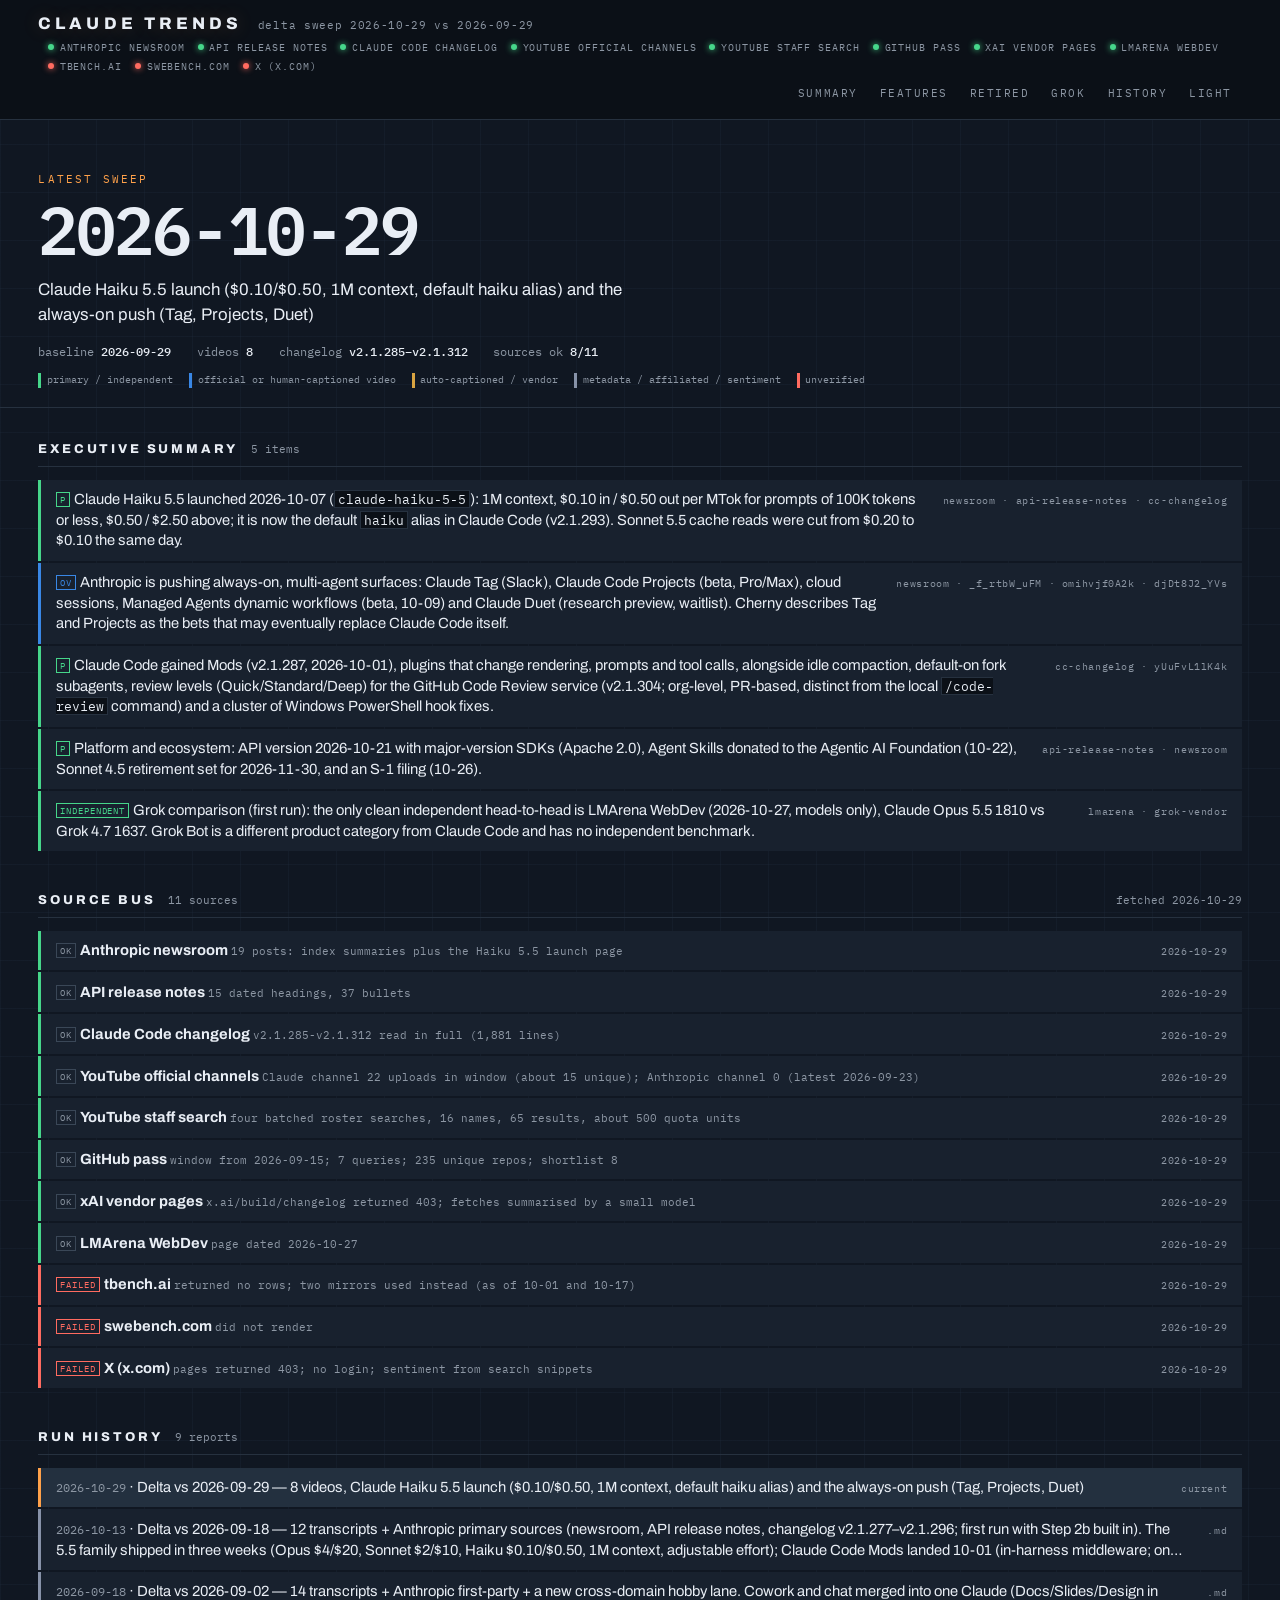
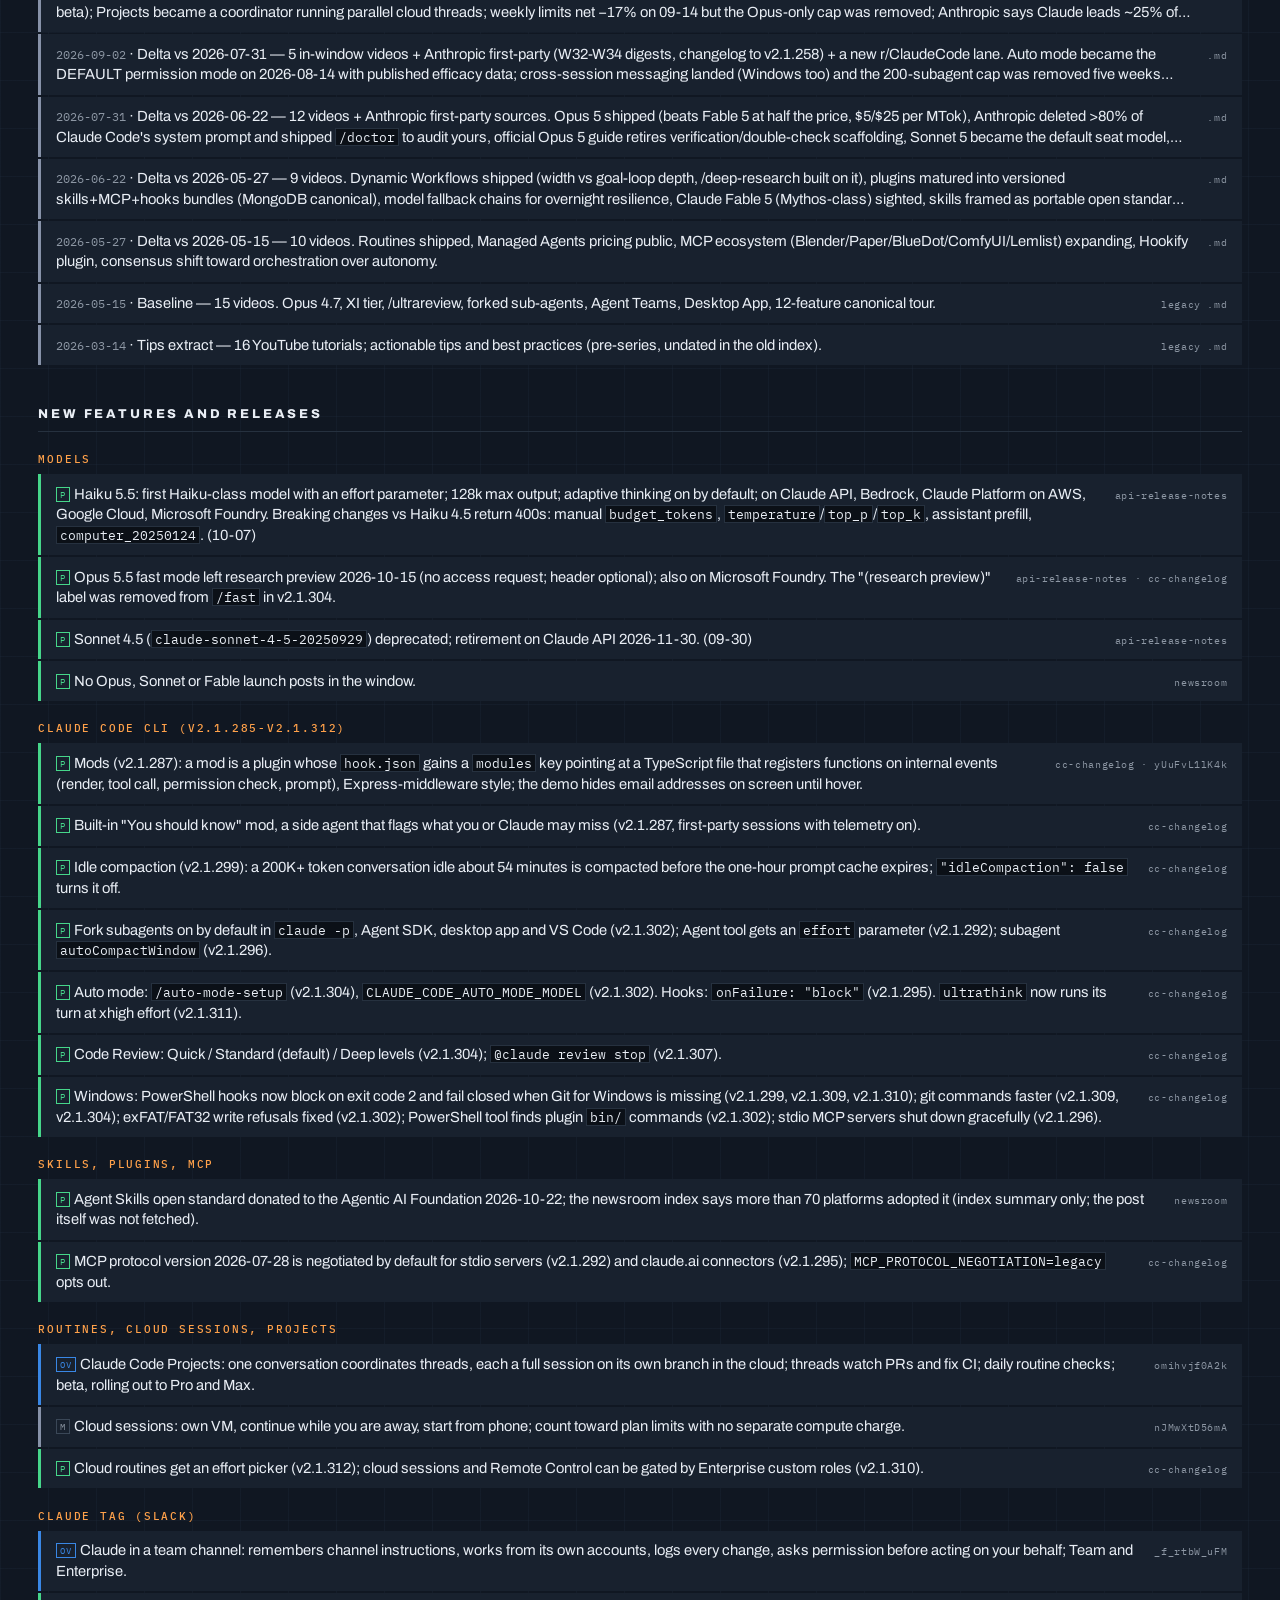
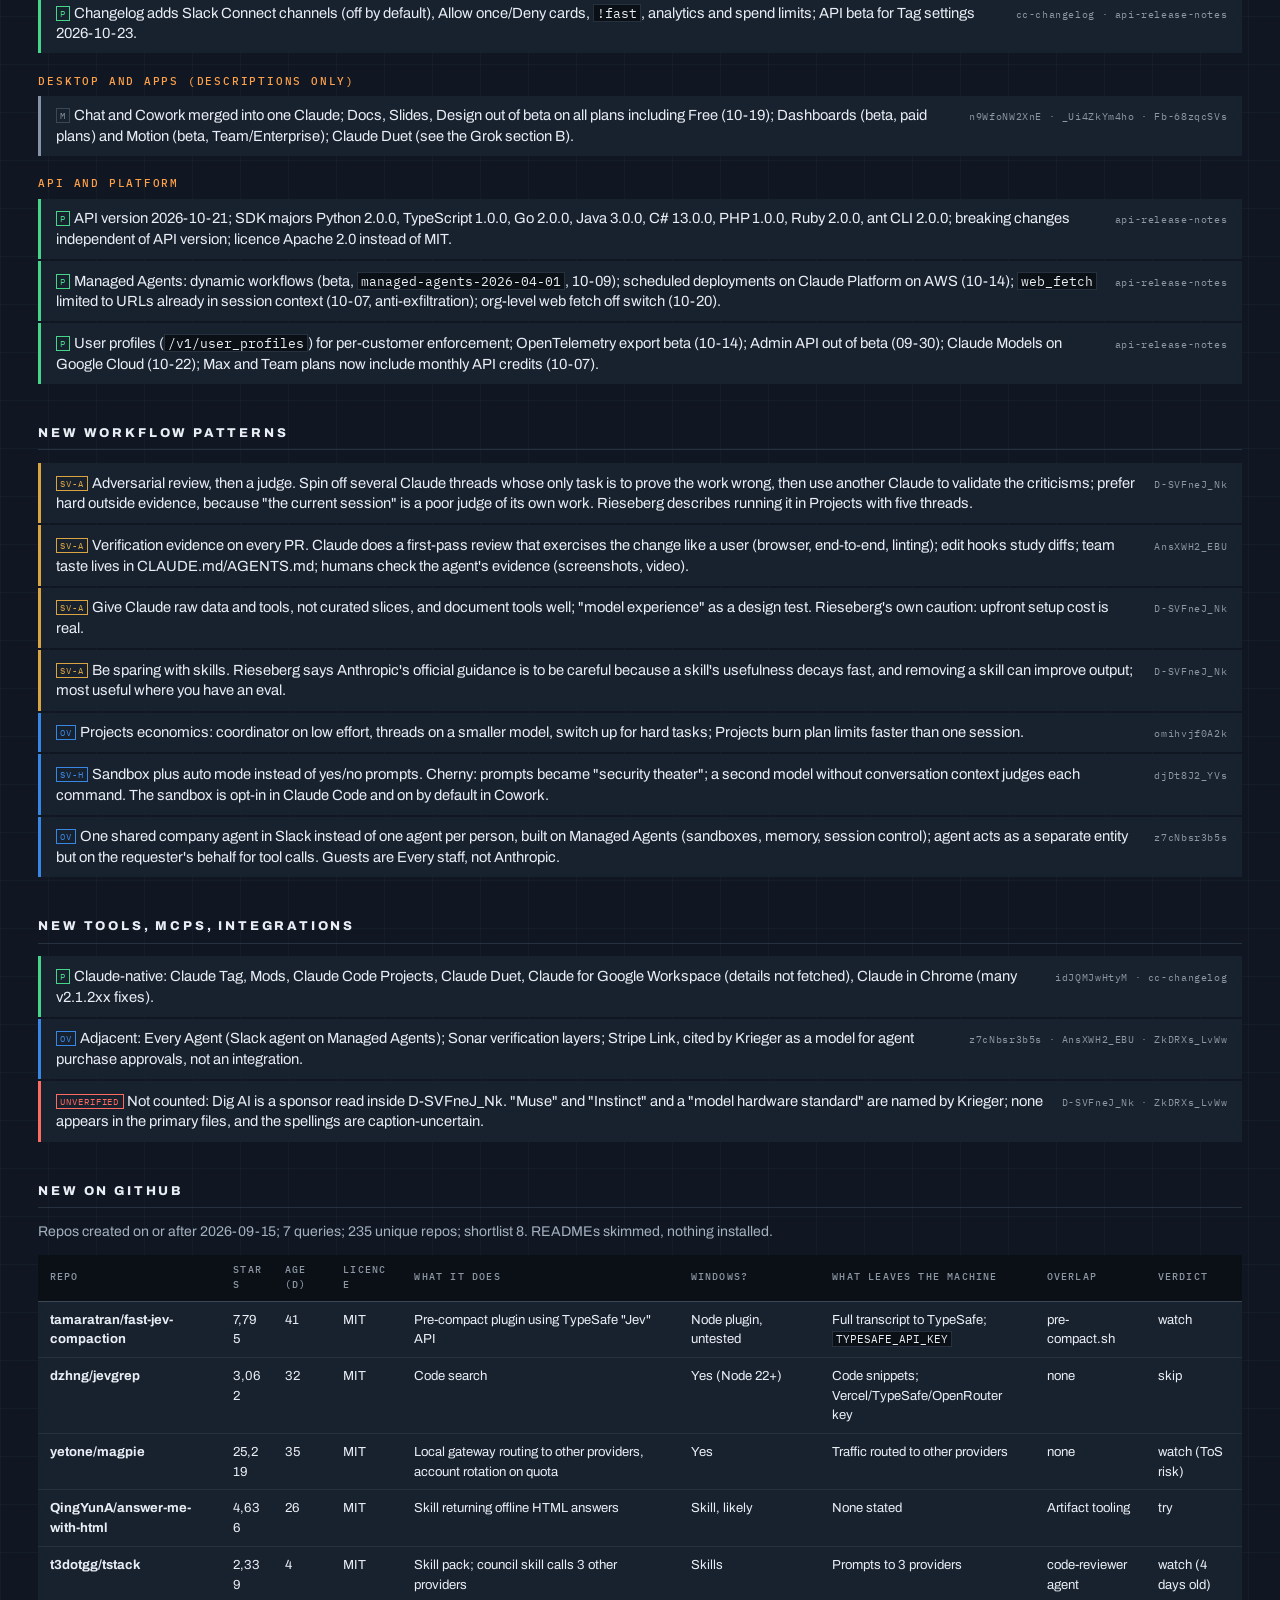
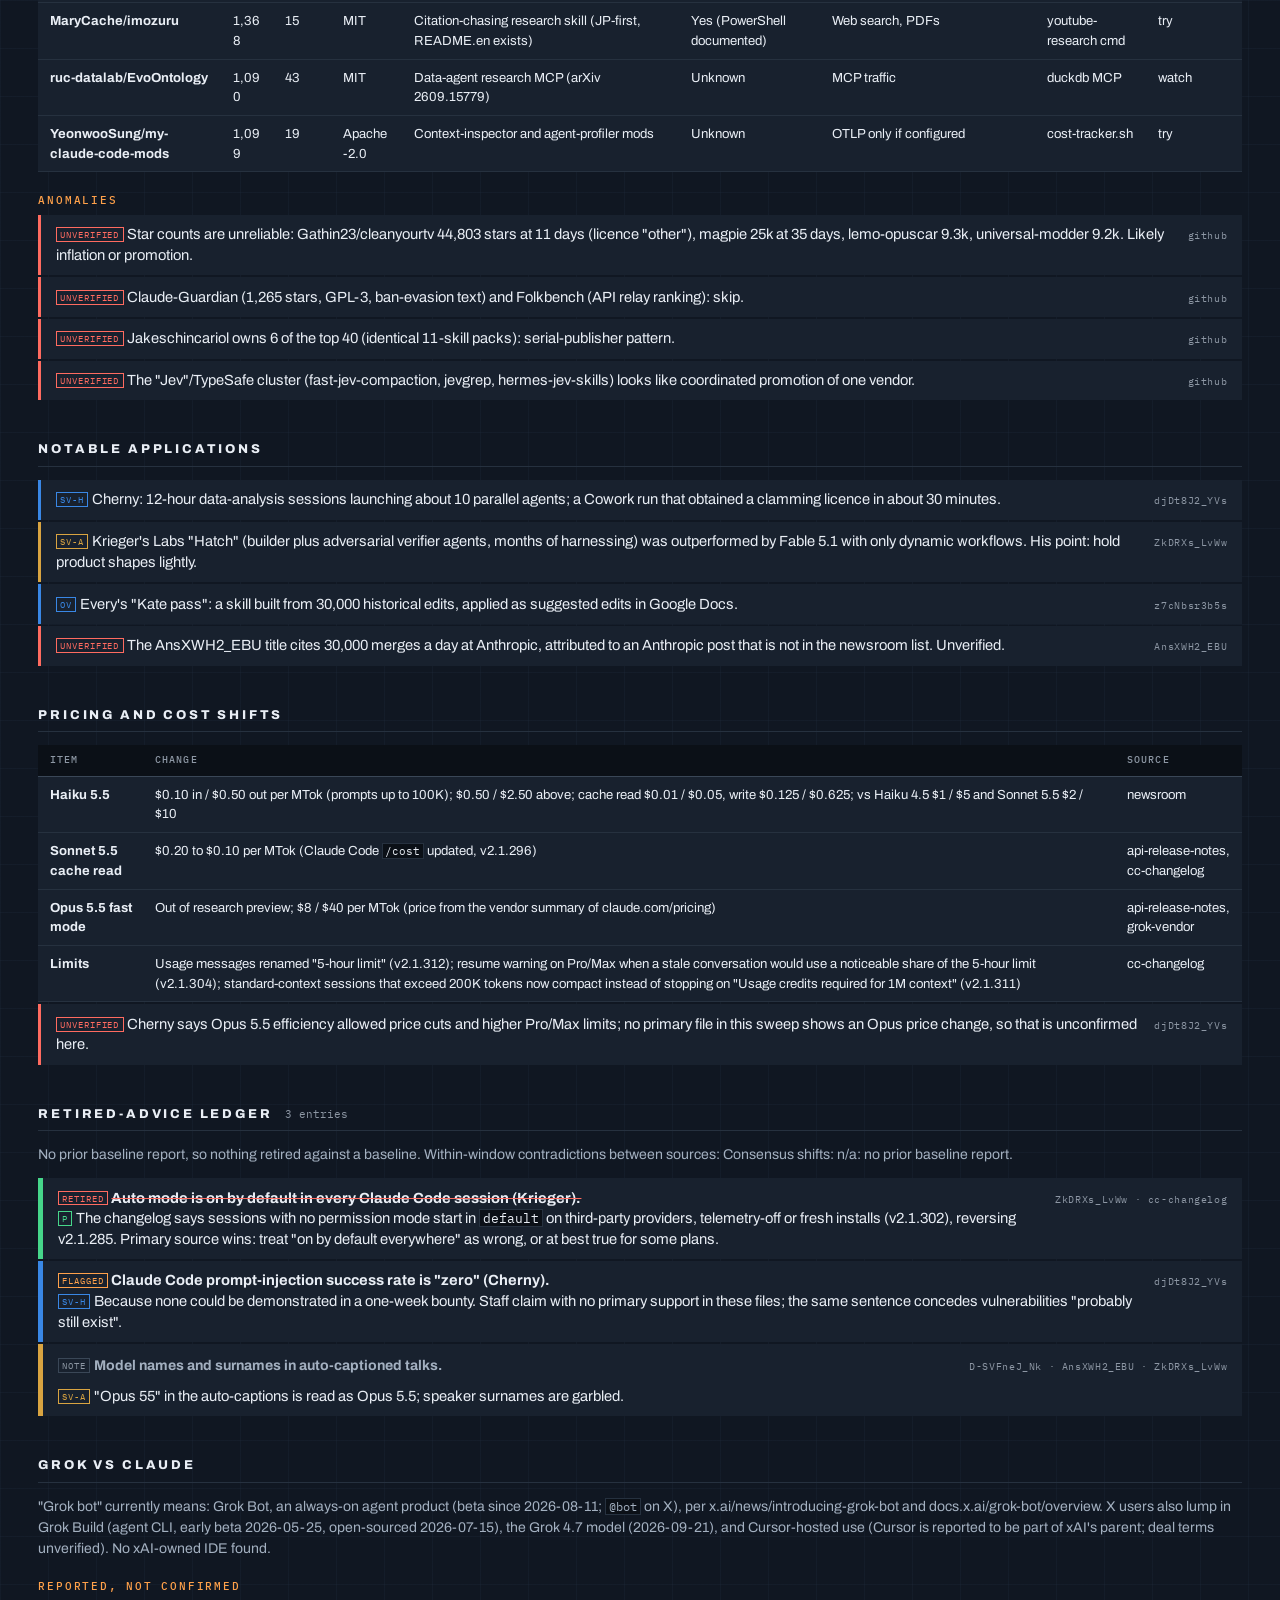
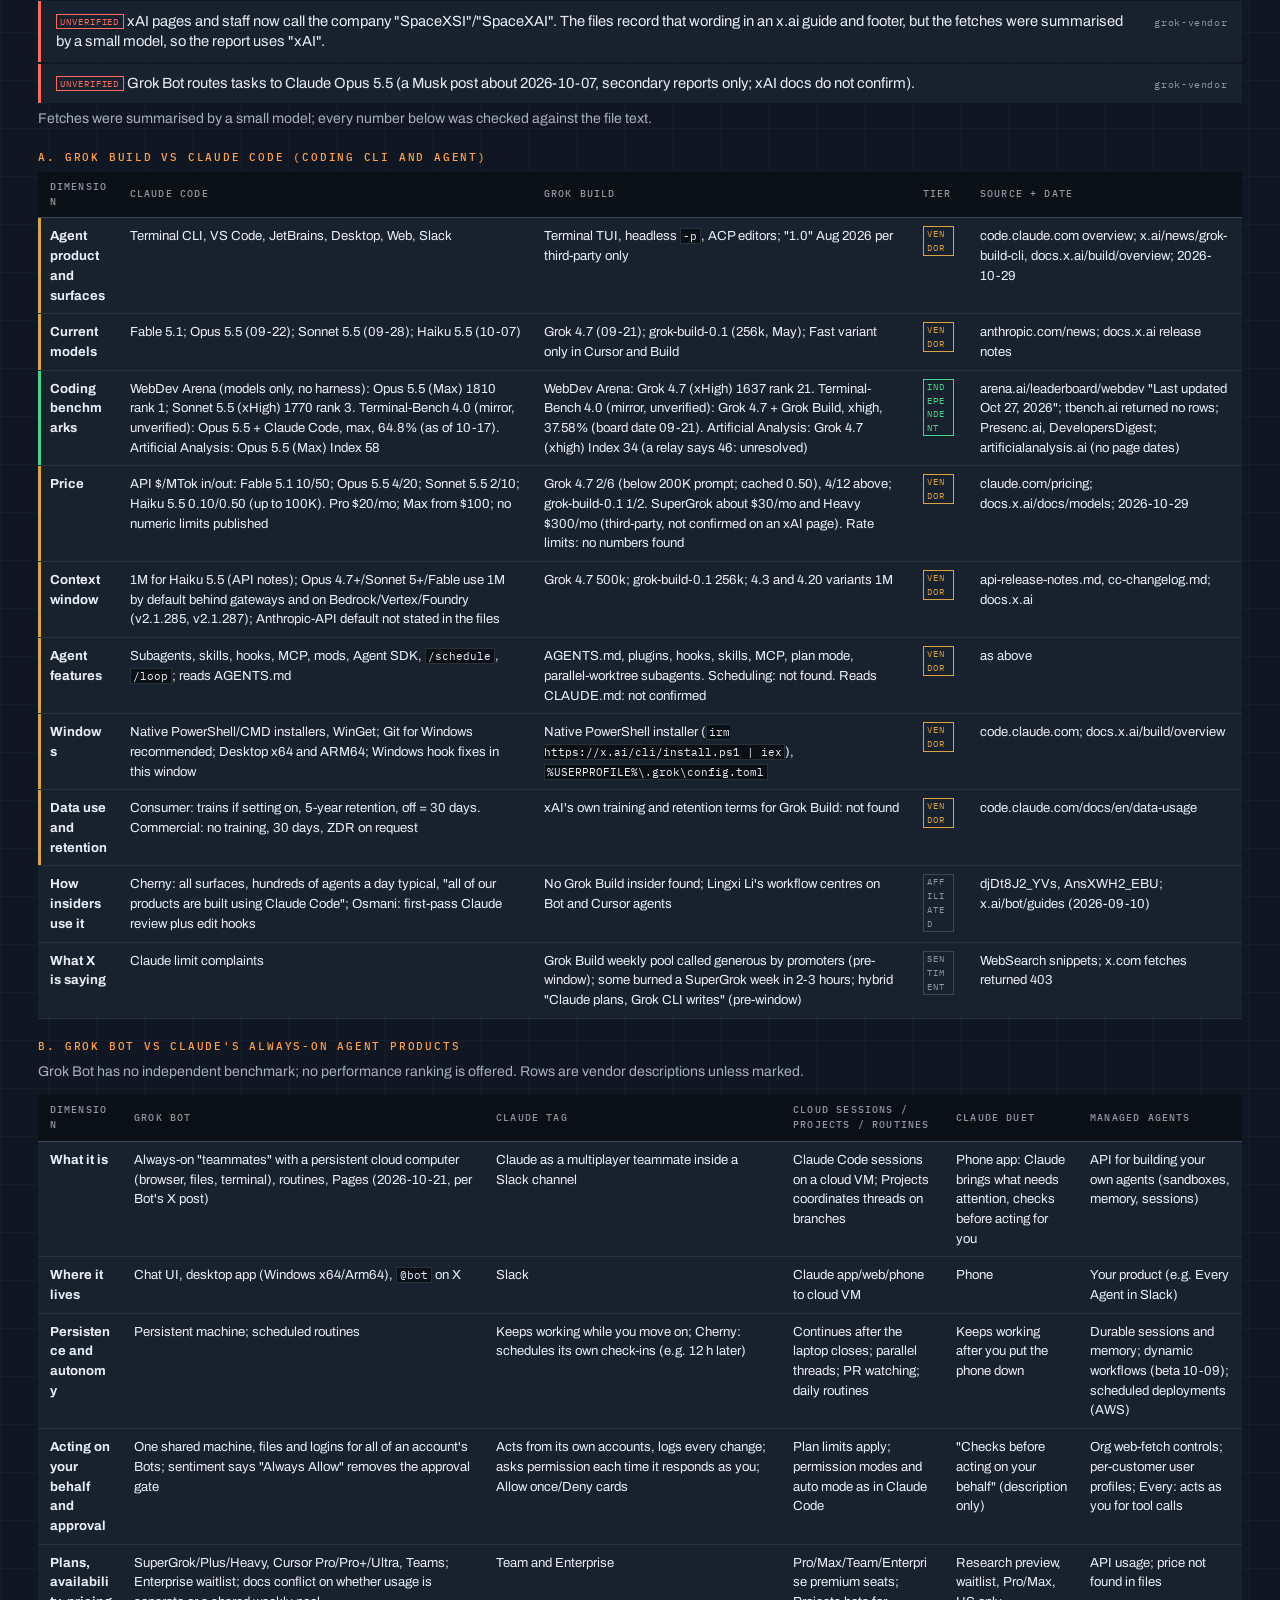
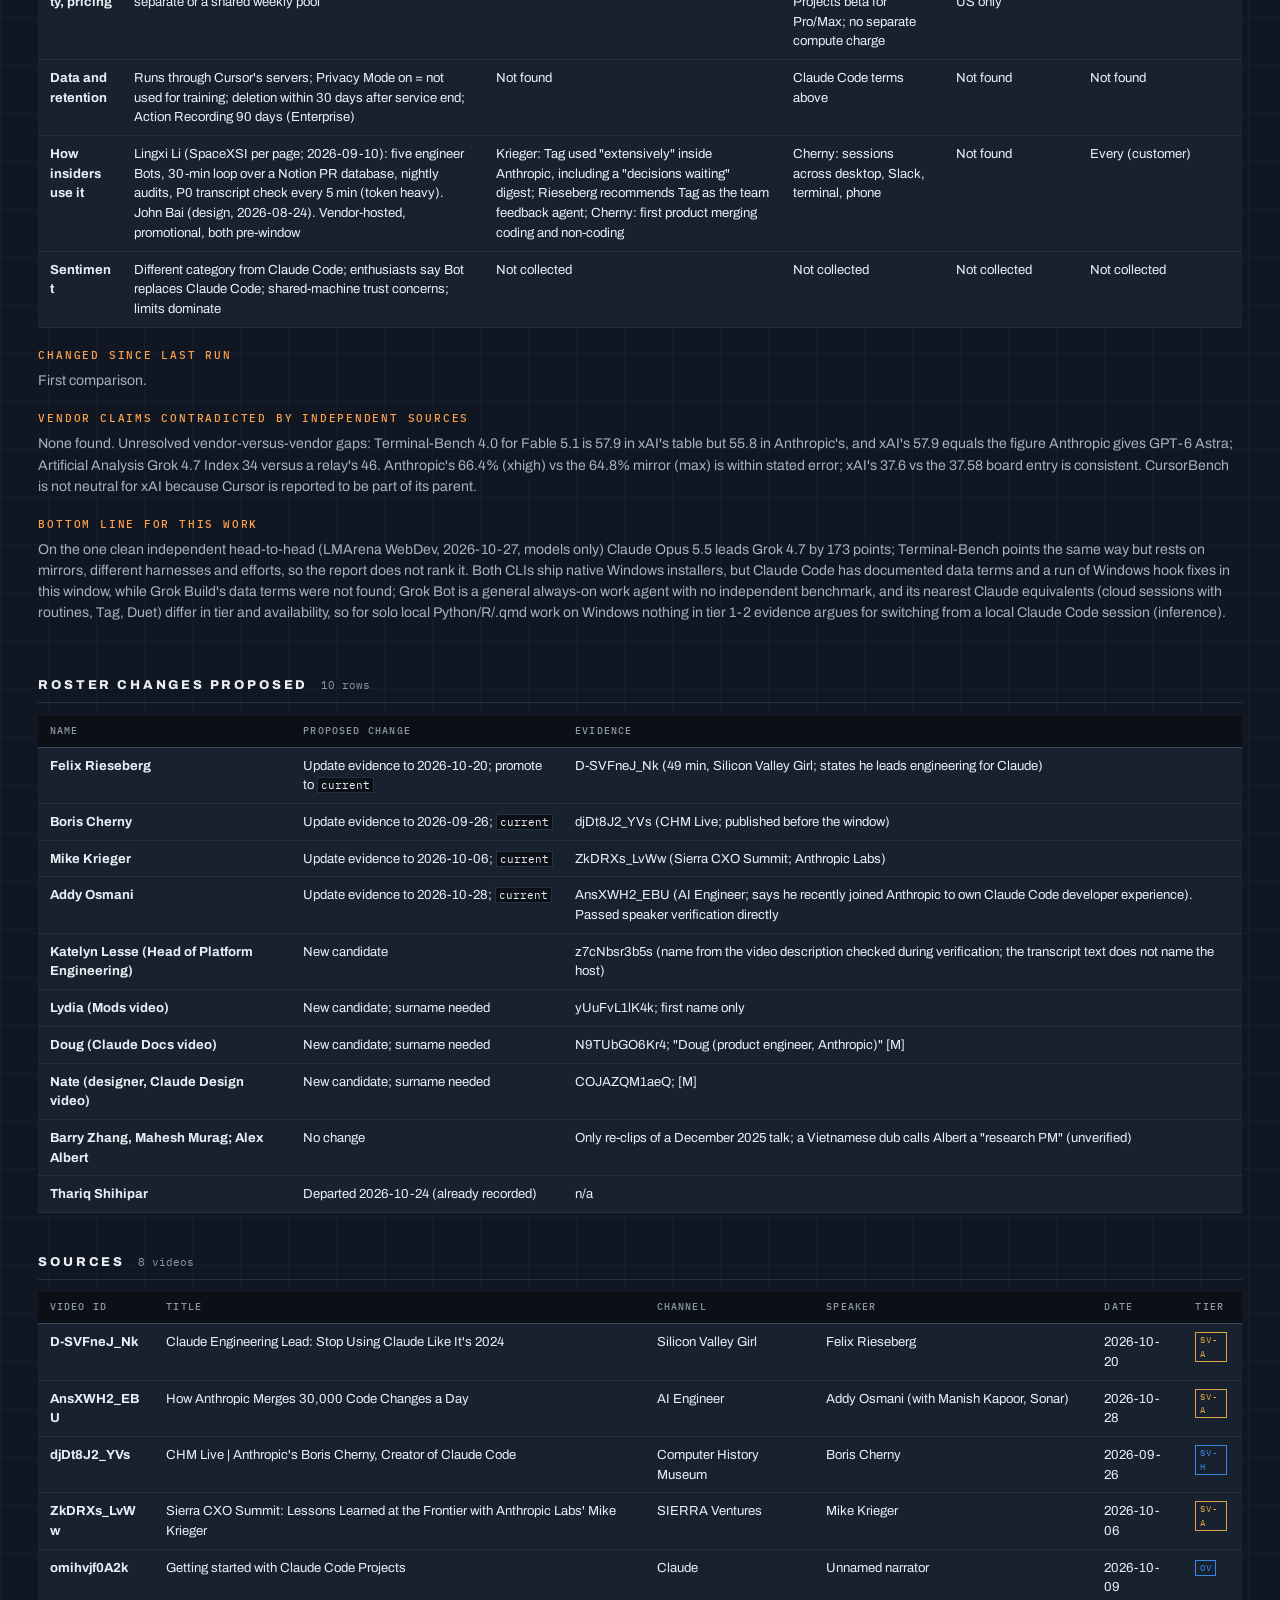
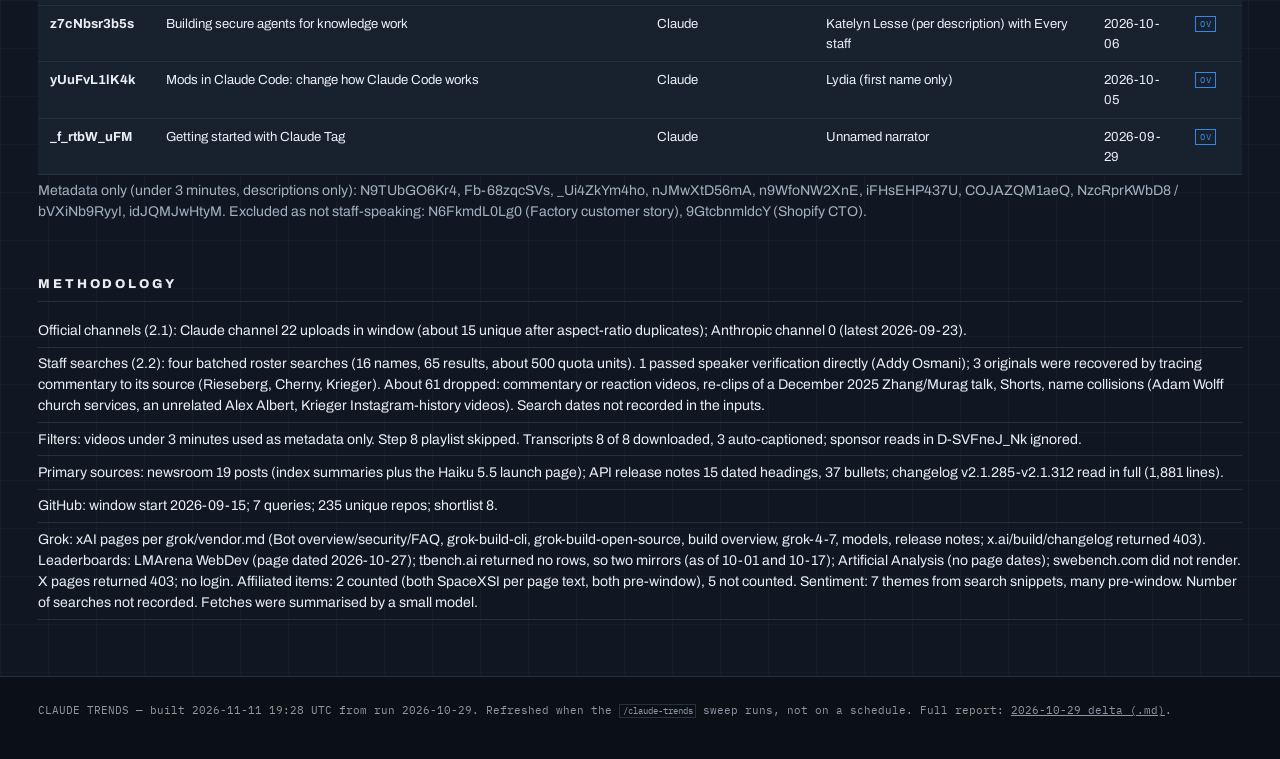
==== docs/index.html @ bdfe4d6f "docs: schema, spec, ADR 0001 and seed run 2026-10-29 Co-Authored-By: Claude Opus 5.5 <noreply@anthro" ====
<!doctype html>
<html lang="en" data-theme="dark">
<head>
<meta charset="utf-8">
<meta name="viewport" content="width=device-width, initial-scale=1">
<title>Claude Trends — RANGE</title>
<meta name="description" content="What changed in how people use Claude, from Anthropic primary sources, official channels and staff talks, graded by evidence tier. Run 2026-10-29.">
<link rel="preconnect" href="https://fonts.googleapis.com">
<link rel="preconnect" href="https://fonts.gstatic.com" crossorigin>
<link href="https://fonts.googleapis.com/css2?family=Archivo:wght@400;500;700;800&family=IBM+Plex+Mono:wght@400;500&display=swap" rel="stylesheet">
<style>/* CLAUDE TRENDS — a strip rack for what changed in how Claude is used.
 *
 * Ported from HANGAR's design tokens and strip-rack styling (hangar/templates/styles.css).
 * The coloured left edge of a strip carries evidence tier, not decoration:
 *   green = Anthropic primary file or independent leaderboard
 *   blue  = official-channel or staff video with human captions
 *   gold  = auto-captioned staff talk or vendor claim
 *   grey  = metadata only, affiliated or sentiment
 *   red   = unverified
 * STATE colours (go / hold / sodium) mean something about status; they are never
 * reused as decoration.
 */

:root {
  color-scheme: dark;

  --ground: #101722;
  --rack: #0b1017;
  --strip: #18212e;
  --strip-hot: #23303f;
  --rule: #26313f;
  --rule-bright: #3a4757;

  --ink: #e9eef5;
  --ink-2: #a3b0c0;
  --ink-muted: #8d97a4;

  --sodium: #ffa14a;
  --go: #46d68a;
  --hold: #ff6b60;
  --hold-dim: #7d3129;

  --series-1: #3987e5;
  --t-optimus: #d9a441;
  --t-money: #8792a8;

  /* evidence tiers -> edge colour */
  --e-strong: var(--go);
  --e-video: var(--series-1);
  --e-soft: var(--t-optimus);
  --e-weak: var(--t-money);
  --e-bad: var(--hold);

  --display: "Archivo", "Helvetica Neue", Arial, sans-serif;
  --body: "Archivo", system-ui, -apple-system, "Segoe UI", sans-serif;
  --mono: "IBM Plex Mono", ui-monospace, SFMono-Regular, Menlo, Consolas, monospace;

  --grid: rgba(120, 160, 205, 0.045);
  --glow: rgba(255, 161, 74, 0.22);
  --gutter: clamp(1rem, 3vw, 2.5rem);
}

@media (prefers-color-scheme: light) {
  :root:not([data-theme="dark"]) {
    color-scheme: light;
    --ground: #eceef2; --rack: #e2e5ea; --strip: #ffffff; --strip-hot: #fff6ec;
    --rule: #ccd2db; --rule-bright: #a8b2c0;
    --ink: #131922; --ink-2: #48525f; --ink-muted: #636b77;
    --sodium: #b85c00; --go: #157a48; --hold: #c0392f; --hold-dim: #f3c9c5;
    --series-1: #2a78d6; --t-optimus: #9a6b00; --t-money: #5f6b80;
    --grid: rgba(20, 40, 70, 0.05); --glow: transparent;
  }
}

:root[data-theme="light"] {
  color-scheme: light;
  --ground: #eceef2; --rack: #e2e5ea; --strip: #ffffff; --strip-hot: #fff6ec;
  --rule: #ccd2db; --rule-bright: #a8b2c0;
  --ink: #131922; --ink-2: #48525f; --ink-muted: #636b77;
  --sodium: #b85c00; --go: #157a48; --hold: #c0392f; --hold-dim: #f3c9c5;
  --series-1: #2a78d6; --t-optimus: #9a6b00; --t-money: #5f6b80;
  --grid: rgba(20, 40, 70, 0.05); --glow: transparent;
}

* { box-sizing: border-box; }

html { overflow-x: hidden; }

body {
  margin: 0;
  background-color: var(--ground);
  background-image:
    linear-gradient(var(--grid) 1px, transparent 1px),
    linear-gradient(90deg, var(--grid) 1px, transparent 1px);
  background-size: 48px 48px;
  color: var(--ink);
  font-family: var(--body);
  font-size: 15px;
  line-height: 1.5;
  -webkit-font-smoothing: antialiased;
  overflow-wrap: anywhere;
}

a { color: inherit; }
code {
  font-family: var(--mono);
  font-size: 0.85em;
  background: var(--rack);
  border: 1px solid var(--rule);
  padding: 0 0.25em;
}

/* ---------- masthead ---------------------------------------------------- */

.bar {
  display: flex;
  flex-wrap: wrap;
  align-items: baseline;
  gap: 0.3rem 1rem;
  padding: 0.7rem var(--gutter);
  border-bottom: 1px solid var(--rule);
  background: var(--rack);
}

.bar h1 {
  margin: 0;
  font-family: var(--display);
  font-size: 1.05rem;
  font-weight: 800;
  letter-spacing: 0.24em;
  text-transform: uppercase;
  text-shadow: 0 0 18px var(--glow);
}

.bar .sub {
  font-family: var(--mono);
  font-size: 0.7rem;
  color: var(--ink-muted);
  letter-spacing: 0.06em;
}

.bar nav { margin-left: auto; display: flex; flex-wrap: wrap; gap: 0.15rem; }

.bar nav a {
  font-family: var(--mono);
  font-size: 0.68rem;
  letter-spacing: 0.14em;
  text-transform: uppercase;
  color: var(--ink-muted);
  text-decoration: none;
  padding: 0.3rem 0.55rem;
  border: 1px solid transparent;
}

.bar nav a:hover, .bar nav a:focus-visible, .bar nav a[aria-current] {
  color: var(--ink);
  border-color: var(--rule-bright);
}

/* ---------- source bus -------------------------------------------------- */

.bus { display: flex; flex-wrap: wrap; gap: 0.3rem 0.8rem; margin-left: 0.6rem; }

.bus span {
  font-family: var(--mono);
  font-size: 0.6rem;
  letter-spacing: 0.1em;
  text-transform: uppercase;
  color: var(--ink-muted);
  white-space: nowrap;
}

.dot {
  display: inline-block;
  width: 6px; height: 6px;
  border-radius: 50%;
  background: var(--go);
  margin-right: 0.35rem;
  vertical-align: 1px;
  box-shadow: 0 0 6px var(--go);
}
.dot.failed { background: var(--hold); box-shadow: 0 0 6px var(--hold); }
.dot.unchanged { background: var(--ink-muted); box-shadow: none; }

/* ---------- layout ------------------------------------------------------ */

main > section, .meta, footer > * {
  max-width: 1400px;
  margin-left: auto;
  margin-right: auto;
  padding-left: var(--gutter);
  padding-right: var(--gutter);
}

section { padding-top: 2rem; padding-bottom: 0.5rem; }

.head {
  display: flex;
  flex-wrap: wrap;
  align-items: baseline;
  gap: 0.2rem 0.8rem;
  border-bottom: 1px solid var(--rule);
  padding-bottom: 0.4rem;
  margin-bottom: 0.8rem;
}

.head h2 {
  margin: 0;
  font-family: var(--display);
  font-size: 0.8rem;
  font-weight: 800;
  letter-spacing: 0.22em;
  text-transform: uppercase;
}

.head .n, .head .stamp {
  font-family: var(--mono);
  font-size: 0.68rem;
  color: var(--ink-muted);
}
.head .stamp { margin-left: auto; }

h3 {
  margin: 1.2rem 0 0.4rem;
  font-family: var(--mono);
  font-size: 0.7rem;
  letter-spacing: 0.16em;
  text-transform: uppercase;
  color: var(--sodium);
  font-weight: 500;
}

.note { color: var(--ink-2); font-size: 0.88rem; margin: 0.3rem 0 0.8rem; }

/* ---------- run meta ---------------------------------------------------- */

.meta {
  padding-top: clamp(1.6rem, 5vw, 3.2rem);
  padding-bottom: 1.2rem;
  border-bottom: 1px solid var(--rule);
}

.meta .label {
  font-family: var(--mono);
  font-size: 0.68rem;
  letter-spacing: 0.2em;
  text-transform: uppercase;
  color: var(--sodium);
  margin-bottom: 0.5rem;
}

.meta .date {
  font-family: var(--mono);
  font-size: clamp(2rem, 8vw, 4.2rem);
  font-weight: 600;
  letter-spacing: -0.03em;
  line-height: 1;
  font-variant-numeric: tabular-nums;
}

.meta .headline { font-size: 1.05rem; margin: 0.9rem 0 0; max-width: 60ch; }

.facts {
  display: flex;
  flex-wrap: wrap;
  gap: 0.4rem 1.6rem;
  margin: 1rem 0 0;
  font-family: var(--mono);
  font-size: 0.72rem;
  color: var(--ink-muted);
}
.facts b { color: var(--ink); font-weight: 500; }

/* ---------- strips ------------------------------------------------------ */

.rack { display: flex; flex-direction: column; gap: 2px; }

.strip {
  display: grid;
  grid-template-columns: minmax(0, 1fr) auto;
  gap: 0.1rem 1rem;
  align-items: baseline;
  background: var(--strip);
  border-left: 3px solid var(--e-weak);
  padding: 0.6rem 0.9rem;
  color: inherit;
  text-decoration: none;
}

a.strip:hover, a.strip:focus-visible {
  background: var(--strip-hot);
  border-left-color: var(--sodium);
  outline: none;
}

.strip .what { font-size: 0.92rem; line-height: 1.4; }
.strip .who {
  font-family: var(--mono);
  font-size: 0.64rem;
  letter-spacing: 0.06em;
  color: var(--ink-muted);
  text-align: right;
  max-width: 22rem;
}
.strip .who i { font-style: normal; display: block; }
.strip.next { background: var(--strip-hot); border-left-color: var(--sodium); }

.t-P, .t-independent { border-left-color: var(--e-strong); }
.t-OV, .t-SV-h { border-left-color: var(--e-video); }
.t-SV-a, .t-vendor { border-left-color: var(--e-soft); }
.t-M, .t-affiliated, .t-sentiment { border-left-color: var(--e-weak); }
.t-unverified { border-left-color: var(--e-bad); }

.badge {
  display: inline-block;
  font-family: var(--mono);
  font-size: 0.58rem;
  letter-spacing: 0.1em;
  text-transform: uppercase;
  color: var(--ink-muted);
  border: 1px solid var(--rule-bright);
  padding: 0 0.35em;
  margin-right: 0.4em;
  vertical-align: 1px;
}
.badge.P, .badge.independent { color: var(--e-strong); border-color: var(--e-strong); }
.badge.OV, .badge.SV-h { color: var(--e-video); border-color: var(--e-video); }
.badge.SV-a, .badge.vendor { color: var(--e-soft); border-color: var(--e-soft); }
.badge.unverified, .badge.failed, .badge.retired { color: var(--e-bad); border-color: var(--e-bad); }
.badge.flagged { color: var(--sodium); border-color: var(--sodium); }
.badge.met { color: var(--go); border-color: var(--go); }
.badge.worse { color: var(--hold); border-color: var(--hold); }

.rail .strip .what {
  display: -webkit-box;
  -webkit-line-clamp: 2;
  -webkit-box-orient: vertical;
  overflow: hidden;
}
.rail .strip .when {
  font-family: var(--mono);
  font-size: 0.72rem;
  color: var(--ink-muted);
}

.legend {
  display: flex; flex-wrap: wrap; gap: 0.3rem 1rem;
  margin-top: 0.8rem;
  font-family: var(--mono); font-size: 0.62rem; color: var(--ink-muted);
}
.legend span { display: inline-flex; align-items: center; gap: 0.35rem; }
.legend i { display: inline-block; width: 3px; height: 0.9rem; background: var(--e-weak); }
.legend .t-P { background: var(--e-strong); }
.legend .t-OV { background: var(--e-video); }
.legend .t-SV-a { background: var(--e-soft); }
.legend .t-unverified { background: var(--e-bad); }

/* ---------- ledger ------------------------------------------------------ */

.ledger .strip { border-left-width: 5px; }
.ledger .claim { font-weight: 700; }
.ledger .claim.retired { text-decoration: line-through; text-decoration-color: var(--hold); }

/* ---------- tables, stacked on phones ----------------------------------- */

.tbl { width: 100%; border-collapse: collapse; font-size: 0.82rem; background: var(--strip); }
.tbl th {
  font-family: var(--mono); font-size: 0.62rem; letter-spacing: 0.12em;
  text-transform: uppercase; color: var(--ink-muted); text-align: left; font-weight: 500;
  padding: 0.5rem 0.7rem; border-bottom: 1px solid var(--rule-bright); background: var(--rack);
}
.tbl td { padding: 0.5rem 0.7rem; border-bottom: 1px solid var(--rule); vertical-align: top; }
.tbl td:first-child { font-weight: 700; }
.tbl td.num { font-family: var(--mono); font-variant-numeric: tabular-nums; text-align: right; }
.tbl tr.t-independent td:first-child, .tbl tr.t-vendor td:first-child { box-shadow: inset 3px 0 0 var(--e-weak); }
.tbl tr.t-independent td:first-child { box-shadow: inset 3px 0 0 var(--e-strong); }
.tbl tr.t-vendor td:first-child { box-shadow: inset 3px 0 0 var(--e-soft); }

.small { font-family: var(--mono); font-size: 0.7rem; color: var(--ink-muted); }

ul.plain { list-style: none; margin: 0; padding: 0; }
ul.plain li { padding: 0.35rem 0; border-bottom: 1px solid var(--rule); font-size: 0.88rem; }

.empty {
  border: 1px dashed var(--rule-bright);
  padding: 0.8rem 1rem;
  color: var(--ink-muted);
  font-size: 0.88rem;
  background: var(--strip);
}

footer { margin-top: 3rem; padding: 1.5rem 0 2.5rem; border-top: 1px solid var(--rule); background: var(--rack); }
footer > div { font-family: var(--mono); font-size: 0.68rem; color: var(--ink-muted); line-height: 1.7; }

/* ---------- phone ------------------------------------------------------- */

@media (max-width: 720px) {
  .bar nav { margin-left: 0; }
  .bus { display: none; }
  .strip { grid-template-columns: minmax(0, 1fr); }
  .strip .who { text-align: left; max-width: none; }

  .tbl, .tbl tbody, .tbl tr, .tbl td { display: block; width: 100%; }
  .tbl thead { position: absolute; left: -9999px; }
  .tbl tr { border-bottom: 3px solid var(--rule-bright); padding: 0.3rem 0; }
  .tbl td { border-bottom: 1px solid var(--rule); padding: 0.35rem 0.7rem; text-align: left !important; }
  .tbl td::before {
    content: attr(data-label);
    display: block;
    font-family: var(--mono); font-size: 0.58rem; letter-spacing: 0.12em;
    text-transform: uppercase; color: var(--ink-muted); font-weight: 400;
  }
}
</style>
<link rel="stylesheet" href="https://gcicc.github.io/suite/network.css">
<script src="https://gcicc.github.io/suite/network.js" data-section="claude-trends" data-built="2026-11-11 19:28 UTC" data-next="on demand (/claude-trends)" defer></script>
</head>
<body>
<noscript><p style="margin:0;padding:.5rem 1rem"><a href="https://gcicc.github.io/suite/">RANGE — all sections</a></p></noscript>
<header class="bar">
  <h1>Claude Trends</h1>
  <span class="sub">delta sweep 2026-10-29 vs 2026-09-29</span>

  <div class="bus" aria-label="Source status"><span class="ok"><i class="dot ok"></i>Anthropic newsroom</span><span class="ok"><i class="dot ok"></i>API release notes</span><span class="ok"><i class="dot ok"></i>Claude Code changelog</span><span class="ok"><i class="dot ok"></i>YouTube official channels</span><span class="ok"><i class="dot ok"></i>YouTube staff search</span><span class="ok"><i class="dot ok"></i>GitHub pass</span><span class="ok"><i class="dot ok"></i>xAI vendor pages</span><span class="ok"><i class="dot ok"></i>LMArena WebDev</span><span class="failed"><i class="dot failed"></i>tbench.ai</span><span class="failed"><i class="dot failed"></i>swebench.com</span><span class="failed"><i class="dot failed"></i>X (x.com)</span></div>

  <nav>

    <a href="#summary">Summary</a>
    <a href="#features">Features</a>
    <a href="#retired">Retired</a>
    <a href="#grok">Grok</a>
    <a href="#history">History</a>

    <a href="#" id="theme" role="button">Light</a>
  </nav>
</header>
<main>


<div class="meta">
  <div class="label">Latest sweep</div>
  <div class="date">2026-10-29</div>
  <p class="headline">Claude Haiku 5.5 launch ($0.10/$0.50, 1M context, default haiku alias) and the always-on push (Tag, Projects, Duet)</p>
  <div class="facts">
    <span>baseline <b>2026-09-29</b></span>
    <span>videos <b>8</b></span>
    <span>changelog <b>v2.1.285–v2.1.312</b></span>
    <span>sources ok <b>8/11</b></span>
  </div>
  <div class="legend" aria-label="Evidence tiers">
    <span><i class="t-P"></i>primary / independent</span>
    <span><i class="t-OV"></i>official or human-captioned video</span>
    <span><i class="t-SV-a"></i>auto-captioned / vendor</span>
    <span><i></i>metadata / affiliated / sentiment</span>
    <span><i class="t-unverified"></i>unverified</span>
  </div>
</div>

<section id="summary">
  
<div class="head"><h2>Executive summary</h2><span class="n">5 items</span></div>

  <div class="rack">
<div class="strip t-P">
  <div class="what"><span class="badge P" title="Anthropic primary file (newsroom, API release notes, Claude Code changelog)">P</span>Claude Haiku 5.5 launched 2026-10-07 (<code>claude-haiku-5-5</code>): 1M context, $0.10 in / $0.50 out per MTok for prompts of 100K tokens or less, $0.50 / $2.50 above; it is now the default <code>haiku</code> alias in Claude Code (v2.1.293). Sonnet 5.5 cache reads were cut from $0.20 to $0.10 the same day.</div>
  <div class="who">newsroom · api-release-notes · cc-changelog</div>
</div>

<div class="strip t-OV">
  <div class="what"><span class="badge OV" title="Official-channel video, human captions">OV</span>Anthropic is pushing always-on, multi-agent surfaces: Claude Tag (Slack), Claude Code Projects (beta, Pro/Max), cloud sessions, Managed Agents dynamic workflows (beta, 10-09) and Claude Duet (research preview, waitlist). Cherny describes Tag and Projects as the bets that may eventually replace Claude Code itself.</div>
  <div class="who">newsroom · _f_rtbW_uFM · omihvjf0A2k · djDt8J2_YVs</div>
</div>

<div class="strip t-P">
  <div class="what"><span class="badge P" title="Anthropic primary file (newsroom, API release notes, Claude Code changelog)">P</span>Claude Code gained Mods (v2.1.287, 2026-10-01), plugins that change rendering, prompts and tool calls, alongside idle compaction, default-on fork subagents, review levels (Quick/Standard/Deep) for the GitHub Code Review service (v2.1.304; org-level, PR-based, distinct from the local <code>/code-review</code> command) and a cluster of Windows PowerShell hook fixes.</div>
  <div class="who">cc-changelog · yUuFvL1lK4k</div>
</div>

<div class="strip t-P">
  <div class="what"><span class="badge P" title="Anthropic primary file (newsroom, API release notes, Claude Code changelog)">P</span>Platform and ecosystem: API version 2026-10-21 with major-version SDKs (Apache 2.0), Agent Skills donated to the Agentic AI Foundation (10-22), Sonnet 4.5 retirement set for 2026-11-30, and an S-1 filing (10-26).</div>
  <div class="who">api-release-notes · newsroom</div>
</div>

<div class="strip t-independent">
  <div class="what"><span class="badge independent" title="Grok comparison: independent leaderboard; the only tier that may decide a head-to-head">independent</span>Grok comparison (first run): the only clean independent head-to-head is LMArena WebDev (2026-10-27, models only), Claude Opus 5.5 1810 vs Grok 4.7 1637. Grok Bot is a different product category from Claude Code and has no independent benchmark.</div>
  <div class="who">lmarena · grok-vendor</div>
</div>
</div>
</section>

<section id="sources-bus">
  
<div class="head"><h2>Source bus</h2><span class="n">11 sources</span><span class="stamp">fetched 2026-10-29</span></div>

  <div class="rack">
  
    <div class="strip t-P">
      <div class="what"><span class="badge ok">ok</span><b>Anthropic newsroom</b> <span class="small">19 posts: index summaries plus the Haiku 5.5 launch page</span></div>
      <div class="who">2026-10-29</div>
    </div>
  
    <div class="strip t-P">
      <div class="what"><span class="badge ok">ok</span><b>API release notes</b> <span class="small">15 dated headings, 37 bullets</span></div>
      <div class="who">2026-10-29</div>
    </div>
  
    <div class="strip t-P">
      <div class="what"><span class="badge ok">ok</span><b>Claude Code changelog</b> <span class="small">v2.1.285-v2.1.312 read in full (1,881 lines)</span></div>
      <div class="who">2026-10-29</div>
    </div>
  
    <div class="strip t-P">
      <div class="what"><span class="badge ok">ok</span><b>YouTube official channels</b> <span class="small">Claude channel 22 uploads in window (about 15 unique); Anthropic channel 0 (latest 2026-09-23)</span></div>
      <div class="who">2026-10-29</div>
    </div>
  
    <div class="strip t-P">
      <div class="what"><span class="badge ok">ok</span><b>YouTube staff search</b> <span class="small">four batched roster searches, 16 names, 65 results, about 500 quota units</span></div>
      <div class="who">2026-10-29</div>
    </div>
  
    <div class="strip t-P">
      <div class="what"><span class="badge ok">ok</span><b>GitHub pass</b> <span class="small">window from 2026-09-15; 7 queries; 235 unique repos; shortlist 8</span></div>
      <div class="who">2026-10-29</div>
    </div>
  
    <div class="strip t-P">
      <div class="what"><span class="badge ok">ok</span><b>xAI vendor pages</b> <span class="small">x.ai/build/changelog returned 403; fetches summarised by a small model</span></div>
      <div class="who">2026-10-29</div>
    </div>
  
    <div class="strip t-P">
      <div class="what"><span class="badge ok">ok</span><b>LMArena WebDev</b> <span class="small">page dated 2026-10-27</span></div>
      <div class="who">2026-10-29</div>
    </div>
  
    <div class="strip t-unverified">
      <div class="what"><span class="badge failed">failed</span><b>tbench.ai</b> <span class="small">returned no rows; two mirrors used instead (as of 10-01 and 10-17)</span></div>
      <div class="who">2026-10-29</div>
    </div>
  
    <div class="strip t-unverified">
      <div class="what"><span class="badge failed">failed</span><b>swebench.com</b> <span class="small">did not render</span></div>
      <div class="who">2026-10-29</div>
    </div>
  
    <div class="strip t-unverified">
      <div class="what"><span class="badge failed">failed</span><b>X (x.com)</b> <span class="small">pages returned 403; no login; sentiment from search snippets</span></div>
      <div class="who">2026-10-29</div>
    </div>
  
  </div>
</section>

<section id="history" class="rail">
  
<div class="head"><h2>Run history</h2><span class="n">9 reports</span></div>

  <div class="rack">
  
    <a class="strip next" href="../reports/claude-trends-2026-10-29-delta.md">
      <div class="what"><span class="when">2026-10-29</span> · Delta vs 2026-09-29 — 8 videos, Claude Haiku 5.5 launch ($0.10/$0.50, 1M context, default haiku alias) and the always-on push (Tag, Projects, Duet)</div>
      <div class="who">current</div>
    </a>
  
    <a class="strip " href="../reports/claude-trends-2026-10-13-delta.md">
      <div class="what"><span class="when">2026-10-13</span> · Delta vs 2026-09-18 — 12 transcripts + Anthropic primary sources (newsroom, API release notes, changelog v2.1.277–v2.1.296; first run with Step 2b built in). The 5.5 family shipped in three weeks (Opus $4/$20, Sonnet $2/$10, Haiku $0.10/$0.50, 1M context, adjustable effort); Claude Code Mods landed 10-01 (in-harness middleware; on unmanaged machines a mod can override deny rules); auto mode now default everywhere; Anthropic&#39;s <code>/doctor prompt-audit</code> codifies &#34;strip config for newer models&#34;; Max/Team plans now include monthly API credits.</div>
      <div class="who">.md</div>
    </a>
  
    <a class="strip " href="../reports/claude-trends-2026-09-18-delta.md">
      <div class="what"><span class="when">2026-09-18</span> · Delta vs 2026-09-02 — 14 transcripts + Anthropic first-party + a new cross-domain hobby lane. Cowork and chat merged into one Claude (Docs/Slides/Design in beta); Projects became a coordinator running parallel cloud threads; weekly limits net −17% on 09-14 but the Opus-only cap was removed; Anthropic says Claude leads ~25% of its own R&amp;D. Hobby use led by Home Assistant, tabletop RPG, retro gaming, and hardware-over-USB builds.</div>
      <div class="who">.md</div>
    </a>
  
    <a class="strip " href="../reports/claude-trends-2026-09-02-delta.md">
      <div class="what"><span class="when">2026-09-02</span> · Delta vs 2026-07-31 — 5 in-window videos + Anthropic first-party (W32-W34 digests, changelog to v2.1.258) + a new r/ClaudeCode lane. Auto mode became the DEFAULT permission mode on 2026-08-14 with published efficacy data; cross-session messaging landed (Windows too) and the 200-subagent cap was removed five weeks after it shipped; Claude Fable 5.1 released; <code>CLAUDE_CODE_SUBAGENT_MODEL</code> silently became a default rather than an override; Ultraplan and the todo tools were retired. **Transcript coverage was degraded — YouTube IP-blocked after 16 downloads; see Methodology.**</div>
      <div class="who">.md</div>
    </a>
  
    <a class="strip " href="../reports/claude-trends-2026-07-31-delta.md">
      <div class="what"><span class="when">2026-07-31</span> · Delta vs 2026-06-22 — 12 videos + Anthropic first-party sources. Opus 5 shipped (beats Fable 5 at half the price, $5/$25 per MTok), Anthropic deleted &gt;80% of Claude Code&#39;s system prompt and shipped <code>/doctor</code> to audit yours, official Opus 5 guide retires verification/double-check scaffolding, Sonnet 5 became the default seat model, plugins proved portable to GitHub Copilot CLI. **First contradictions in the series** — see the live conflict on verification subagents.</div>
      <div class="who">.md</div>
    </a>
  
    <a class="strip " href="../reports/claude-trends-2026-06-22-delta.md">
      <div class="what"><span class="when">2026-06-22</span> · Delta vs 2026-05-27 — 9 videos. Dynamic Workflows shipped (width vs goal-loop depth, /deep-research built on it), plugins matured into versioned skills+MCP+hooks bundles (MongoDB canonical), model fallback chains for overnight resilience, Claude Fable 5 (Mythos-class) sighted, skills framed as portable open standard enabling non-engineers.</div>
      <div class="who">.md</div>
    </a>
  
    <a class="strip " href="../reports/claude-trends-2026-05-27-delta.md">
      <div class="what"><span class="when">2026-05-27</span> · Delta vs 2026-05-15 — 10 videos. Routines shipped, Managed Agents pricing public, MCP ecosystem (Blender/Paper/BlueDot/ComfyUI/Lemlist) expanding, Hookify plugin, consensus shift toward orchestration over autonomy.</div>
      <div class="who">.md</div>
    </a>
  
    <a class="strip " href="../reports/legacy/claude-code-2026-features-youtube-research.md">
      <div class="what"><span class="when">2026-05-15</span> · Baseline — 15 videos. Opus 4.7, XI tier, /ultrareview, forked sub-agents, Agent Teams, Desktop App, 12-feature canonical tour.</div>
      <div class="who">legacy .md</div>
    </a>
  
    <a class="strip " href="../reports/legacy/claude-code-tips.md">
      <div class="what"><span class="when">2026-03-14</span> · Tips extract — 16 YouTube tutorials; actionable tips and best practices (pre-series, undated in the old index).</div>
      <div class="who">legacy .md</div>
    </a>
  
  </div>
</section>

<section id="features">
  
<div class="head"><h2>New features and releases</h2></div>

  
  <h3>Models</h3>
  <div class="rack">
<div class="strip t-P">
  <div class="what"><span class="badge P" title="Anthropic primary file (newsroom, API release notes, Claude Code changelog)">P</span>Haiku 5.5: first Haiku-class model with an effort parameter; 128k max output; adaptive thinking on by default; on Claude API, Bedrock, Claude Platform on AWS, Google Cloud, Microsoft Foundry. Breaking changes vs Haiku 4.5 return 400s: manual <code>budget_tokens</code>, <code>temperature</code>/<code>top_p</code>/<code>top_k</code>, assistant prefill, <code>computer_20250124</code>. (10-07)</div>
  <div class="who">api-release-notes</div>
</div>

<div class="strip t-P">
  <div class="what"><span class="badge P" title="Anthropic primary file (newsroom, API release notes, Claude Code changelog)">P</span>Opus 5.5 fast mode left research preview 2026-10-15 (no access request; header optional); also on Microsoft Foundry. The &#34;(research preview)&#34; label was removed from <code>/fast</code> in v2.1.304.</div>
  <div class="who">api-release-notes · cc-changelog</div>
</div>

<div class="strip t-P">
  <div class="what"><span class="badge P" title="Anthropic primary file (newsroom, API release notes, Claude Code changelog)">P</span>Sonnet 4.5 (<code>claude-sonnet-4-5-20250929</code>) deprecated; retirement on Claude API 2026-11-30. (09-30)</div>
  <div class="who">api-release-notes</div>
</div>

<div class="strip t-P">
  <div class="what"><span class="badge P" title="Anthropic primary file (newsroom, API release notes, Claude Code changelog)">P</span>No Opus, Sonnet or Fable launch posts in the window.</div>
  <div class="who">newsroom</div>
</div>
</div>
  
  <h3>Claude Code CLI (v2.1.285-v2.1.312)</h3>
  <div class="rack">
<div class="strip t-P">
  <div class="what"><span class="badge P" title="Anthropic primary file (newsroom, API release notes, Claude Code changelog)">P</span>Mods (v2.1.287): a mod is a plugin whose <code>hook.json</code> gains a <code>modules</code> key pointing at a TypeScript file that registers functions on internal events (render, tool call, permission check, prompt), Express-middleware style; the demo hides email addresses on screen until hover.</div>
  <div class="who">cc-changelog · yUuFvL1lK4k</div>
</div>

<div class="strip t-P">
  <div class="what"><span class="badge P" title="Anthropic primary file (newsroom, API release notes, Claude Code changelog)">P</span>Built-in &#34;You should know&#34; mod, a side agent that flags what you or Claude may miss (v2.1.287, first-party sessions with telemetry on).</div>
  <div class="who">cc-changelog</div>
</div>

<div class="strip t-P">
  <div class="what"><span class="badge P" title="Anthropic primary file (newsroom, API release notes, Claude Code changelog)">P</span>Idle compaction (v2.1.299): a 200K+ token conversation idle about 54 minutes is compacted before the one-hour prompt cache expires; <code>&#34;idleCompaction&#34;: false</code> turns it off.</div>
  <div class="who">cc-changelog</div>
</div>

<div class="strip t-P">
  <div class="what"><span class="badge P" title="Anthropic primary file (newsroom, API release notes, Claude Code changelog)">P</span>Fork subagents on by default in <code>claude -p</code>, Agent SDK, desktop app and VS Code (v2.1.302); Agent tool gets an <code>effort</code> parameter (v2.1.292); subagent <code>autoCompactWindow</code> (v2.1.296).</div>
  <div class="who">cc-changelog</div>
</div>

<div class="strip t-P">
  <div class="what"><span class="badge P" title="Anthropic primary file (newsroom, API release notes, Claude Code changelog)">P</span>Auto mode: <code>/auto-mode-setup</code> (v2.1.304), <code>CLAUDE_CODE_AUTO_MODE_MODEL</code> (v2.1.302). Hooks: <code>onFailure: &#34;block&#34;</code> (v2.1.295). <code>ultrathink</code> now runs its turn at xhigh effort (v2.1.311).</div>
  <div class="who">cc-changelog</div>
</div>

<div class="strip t-P">
  <div class="what"><span class="badge P" title="Anthropic primary file (newsroom, API release notes, Claude Code changelog)">P</span>Code Review: Quick / Standard (default) / Deep levels (v2.1.304); <code>@claude review stop</code> (v2.1.307).</div>
  <div class="who">cc-changelog</div>
</div>

<div class="strip t-P">
  <div class="what"><span class="badge P" title="Anthropic primary file (newsroom, API release notes, Claude Code changelog)">P</span>Windows: PowerShell hooks now block on exit code 2 and fail closed when Git for Windows is missing (v2.1.299, v2.1.309, v2.1.310); git commands faster (v2.1.309, v2.1.304); exFAT/FAT32 write refusals fixed (v2.1.302); PowerShell tool finds plugin <code>bin/</code> commands (v2.1.302); stdio MCP servers shut down gracefully (v2.1.296).</div>
  <div class="who">cc-changelog</div>
</div>
</div>
  
  <h3>Skills, plugins, MCP</h3>
  <div class="rack">
<div class="strip t-P">
  <div class="what"><span class="badge P" title="Anthropic primary file (newsroom, API release notes, Claude Code changelog)">P</span>Agent Skills open standard donated to the Agentic AI Foundation 2026-10-22; the newsroom index says more than 70 platforms adopted it (index summary only; the post itself was not fetched).</div>
  <div class="who">newsroom</div>
</div>

<div class="strip t-P">
  <div class="what"><span class="badge P" title="Anthropic primary file (newsroom, API release notes, Claude Code changelog)">P</span>MCP protocol version 2026-07-28 is negotiated by default for stdio servers (v2.1.292) and claude.ai connectors (v2.1.295); <code>MCP_PROTOCOL_NEGOTIATION=legacy</code> opts out.</div>
  <div class="who">cc-changelog</div>
</div>
</div>
  
  <h3>Routines, cloud sessions, Projects</h3>
  <div class="rack">
<div class="strip t-OV">
  <div class="what"><span class="badge OV" title="Official-channel video, human captions">OV</span>Claude Code Projects: one conversation coordinates threads, each a full session on its own branch in the cloud; threads watch PRs and fix CI; daily routine checks; beta, rolling out to Pro and Max.</div>
  <div class="who">omihvjf0A2k</div>
</div>

<div class="strip t-M">
  <div class="what"><span class="badge M" title="Description-only metadata for a short upload">M</span>Cloud sessions: own VM, continue while you are away, start from phone; count toward plan limits with no separate compute charge.</div>
  <div class="who">nJMwXtD56mA</div>
</div>

<div class="strip t-P">
  <div class="what"><span class="badge P" title="Anthropic primary file (newsroom, API release notes, Claude Code changelog)">P</span>Cloud routines get an effort picker (v2.1.312); cloud sessions and Remote Control can be gated by Enterprise custom roles (v2.1.310).</div>
  <div class="who">cc-changelog</div>
</div>
</div>
  
  <h3>Claude Tag (Slack)</h3>
  <div class="rack">
<div class="strip t-OV">
  <div class="what"><span class="badge OV" title="Official-channel video, human captions">OV</span>Claude in a team channel: remembers channel instructions, works from its own accounts, logs every change, asks permission before acting on your behalf; Team and Enterprise.</div>
  <div class="who">_f_rtbW_uFM</div>
</div>

<div class="strip t-P">
  <div class="what"><span class="badge P" title="Anthropic primary file (newsroom, API release notes, Claude Code changelog)">P</span>Changelog adds Slack Connect channels (off by default), Allow once/Deny cards, <code>!fast</code>, analytics and spend limits; API beta for Tag settings 2026-10-23.</div>
  <div class="who">cc-changelog · api-release-notes</div>
</div>
</div>
  
  <h3>Desktop and apps (descriptions only)</h3>
  <div class="rack">
<div class="strip t-M">
  <div class="what"><span class="badge M" title="Description-only metadata for a short upload">M</span>Chat and Cowork merged into one Claude; Docs, Slides, Design out of beta on all plans including Free (10-19); Dashboards (beta, paid plans) and Motion (beta, Team/Enterprise); Claude Duet (see the Grok section B).</div>
  <div class="who">n9WfoNW2XnE · _Ui4ZkYm4ho · Fb-68zqcSVs</div>
</div>
</div>
  
  <h3>API and platform</h3>
  <div class="rack">
<div class="strip t-P">
  <div class="what"><span class="badge P" title="Anthropic primary file (newsroom, API release notes, Claude Code changelog)">P</span>API version 2026-10-21; SDK majors Python 2.0.0, TypeScript 1.0.0, Go 2.0.0, Java 3.0.0, C# 13.0.0, PHP 1.0.0, Ruby 2.0.0, ant CLI 2.0.0; breaking changes independent of API version; licence Apache 2.0 instead of MIT.</div>
  <div class="who">api-release-notes</div>
</div>

<div class="strip t-P">
  <div class="what"><span class="badge P" title="Anthropic primary file (newsroom, API release notes, Claude Code changelog)">P</span>Managed Agents: dynamic workflows (beta, <code>managed-agents-2026-04-01</code>, 10-09); scheduled deployments on Claude Platform on AWS (10-14); <code>web_fetch</code> limited to URLs already in session context (10-07, anti-exfiltration); org-level web fetch off switch (10-20).</div>
  <div class="who">api-release-notes</div>
</div>

<div class="strip t-P">
  <div class="what"><span class="badge P" title="Anthropic primary file (newsroom, API release notes, Claude Code changelog)">P</span>User profiles (<code>/v1/user_profiles</code>) for per-customer enforcement; OpenTelemetry export beta (10-14); Admin API out of beta (09-30); Claude Models on Google Cloud (10-22); Max and Team plans now include monthly API credits (10-07).</div>
  <div class="who">api-release-notes</div>
</div>
</div>
  
</section>

<section id="workflows">
  
<div class="head"><h2>New workflow patterns</h2></div>

  <div class="rack">
<div class="strip t-SV-a">
  <div class="what"><span class="badge SV-a" title="Staff talk, auto-captioned: content reliable, exact wording paraphrased">SV-a</span>Adversarial review, then a judge. Spin off several Claude threads whose only task is to prove the work wrong, then use another Claude to validate the criticisms; prefer hard outside evidence, because &#34;the current session&#34; is a poor judge of its own work. Rieseberg describes running it in Projects with five threads.</div>
  <div class="who">D-SVFneJ_Nk</div>
</div>

<div class="strip t-SV-a">
  <div class="what"><span class="badge SV-a" title="Staff talk, auto-captioned: content reliable, exact wording paraphrased">SV-a</span>Verification evidence on every PR. Claude does a first-pass review that exercises the change like a user (browser, end-to-end, linting); edit hooks study diffs; team taste lives in CLAUDE.md/AGENTS.md; humans check the agent&#39;s evidence (screenshots, video).</div>
  <div class="who">AnsXWH2_EBU</div>
</div>

<div class="strip t-SV-a">
  <div class="what"><span class="badge SV-a" title="Staff talk, auto-captioned: content reliable, exact wording paraphrased">SV-a</span>Give Claude raw data and tools, not curated slices, and document tools well; &#34;model experience&#34; as a design test. Rieseberg&#39;s own caution: upfront setup cost is real.</div>
  <div class="who">D-SVFneJ_Nk</div>
</div>

<div class="strip t-SV-a">
  <div class="what"><span class="badge SV-a" title="Staff talk, auto-captioned: content reliable, exact wording paraphrased">SV-a</span>Be sparing with skills. Rieseberg says Anthropic&#39;s official guidance is to be careful because a skill&#39;s usefulness decays fast, and removing a skill can improve output; most useful where you have an eval.</div>
  <div class="who">D-SVFneJ_Nk</div>
</div>

<div class="strip t-OV">
  <div class="what"><span class="badge OV" title="Official-channel video, human captions">OV</span>Projects economics: coordinator on low effort, threads on a smaller model, switch up for hard tasks; Projects burn plan limits faster than one session.</div>
  <div class="who">omihvjf0A2k</div>
</div>

<div class="strip t-SV-h">
  <div class="what"><span class="badge SV-h" title="Staff talk, human captions">SV-h</span>Sandbox plus auto mode instead of yes/no prompts. Cherny: prompts became &#34;security theater&#34;; a second model without conversation context judges each command. The sandbox is opt-in in Claude Code and on by default in Cowork.</div>
  <div class="who">djDt8J2_YVs</div>
</div>

<div class="strip t-OV">
  <div class="what"><span class="badge OV" title="Official-channel video, human captions">OV</span>One shared company agent in Slack instead of one agent per person, built on Managed Agents (sandboxes, memory, session control); agent acts as a separate entity but on the requester&#39;s behalf for tool calls. Guests are Every staff, not Anthropic.</div>
  <div class="who">z7cNbsr3b5s</div>
</div>
</div>
</section>

<section id="tools">
  
<div class="head"><h2>New tools, MCPs, integrations</h2></div>

  <div class="rack">
<div class="strip t-P">
  <div class="what"><span class="badge P" title="Anthropic primary file (newsroom, API release notes, Claude Code changelog)">P</span>Claude-native: Claude Tag, Mods, Claude Code Projects, Claude Duet, Claude for Google Workspace (details not fetched), Claude in Chrome (many v2.1.2xx fixes).</div>
  <div class="who">idJQMJwHtyM · cc-changelog</div>
</div>

<div class="strip t-OV">
  <div class="what"><span class="badge OV" title="Official-channel video, human captions">OV</span>Adjacent: Every Agent (Slack agent on Managed Agents); Sonar verification layers; Stripe Link, cited by Krieger as a model for agent purchase approvals, not an integration.</div>
  <div class="who">z7cNbsr3b5s · AnsXWH2_EBU · ZkDRXs_LvWw</div>
</div>

<div class="strip t-unverified">
  <div class="what"><span class="badge unverified" title="Reported, not confirmed">unverified</span>Not counted: Dig AI is a sponsor read inside D-SVFneJ_Nk. &#34;Muse&#34; and &#34;Instinct&#34; and a &#34;model hardware standard&#34; are named by Krieger; none appears in the primary files, and the spellings are caption-uncertain.</div>
  <div class="who">D-SVFneJ_Nk · ZkDRXs_LvWw</div>
</div>
</div>
</section>

<section id="github">
  
<div class="head"><h2>New on GitHub</h2></div>

  <p class="note">Repos created on or after 2026-09-15; 7 queries; 235 unique repos; shortlist 8. READMEs skimmed, nothing installed.</p>
  
  
  
<table class="tbl">
  <thead><tr><th>Repo</th><th>Stars</th><th>Age (d)</th><th>Licence</th><th>What it does</th><th>Windows?</th><th>What leaves the machine</th><th>Overlap</th><th>Verdict</th></tr></thead>
  <tbody>
  
    <tr>
    
      <td data-label="Repo">tamaratran/fast-jev-compaction</td>
    
      <td data-label="Stars">7,795</td>
    
      <td data-label="Age (d)">41</td>
    
      <td data-label="Licence">MIT</td>
    
      <td data-label="What it does">Pre-compact plugin using TypeSafe &#34;Jev&#34; API</td>
    
      <td data-label="Windows?">Node plugin, untested</td>
    
      <td data-label="What leaves the machine">Full transcript to TypeSafe; <code>TYPESAFE_API_KEY</code></td>
    
      <td data-label="Overlap">pre-compact.sh</td>
    
      <td data-label="Verdict">watch</td>
    
    </tr>
  
    <tr>
    
      <td data-label="Repo">dzhng/jevgrep</td>
    
      <td data-label="Stars">3,062</td>
    
      <td data-label="Age (d)">32</td>
    
      <td data-label="Licence">MIT</td>
    
      <td data-label="What it does">Code search</td>
    
      <td data-label="Windows?">Yes (Node 22+)</td>
    
      <td data-label="What leaves the machine">Code snippets; Vercel/TypeSafe/OpenRouter key</td>
    
      <td data-label="Overlap">none</td>
    
      <td data-label="Verdict">skip</td>
    
    </tr>
  
    <tr>
    
      <td data-label="Repo">yetone/magpie</td>
    
      <td data-label="Stars">25,219</td>
    
      <td data-label="Age (d)">35</td>
    
      <td data-label="Licence">MIT</td>
    
      <td data-label="What it does">Local gateway routing to other providers, account rotation on quota</td>
    
      <td data-label="Windows?">Yes</td>
    
      <td data-label="What leaves the machine">Traffic routed to other providers</td>
    
      <td data-label="Overlap">none</td>
    
      <td data-label="Verdict">watch (ToS risk)</td>
    
    </tr>
  
    <tr>
    
      <td data-label="Repo">QingYunA/answer-me-with-html</td>
    
      <td data-label="Stars">4,636</td>
    
      <td data-label="Age (d)">26</td>
    
      <td data-label="Licence">MIT</td>
    
      <td data-label="What it does">Skill returning offline HTML answers</td>
    
      <td data-label="Windows?">Skill, likely</td>
    
      <td data-label="What leaves the machine">None stated</td>
    
      <td data-label="Overlap">Artifact tooling</td>
    
      <td data-label="Verdict">try</td>
    
    </tr>
  
    <tr>
    
      <td data-label="Repo">t3dotgg/tstack</td>
    
      <td data-label="Stars">2,339</td>
    
      <td data-label="Age (d)">4</td>
    
      <td data-label="Licence">MIT</td>
    
      <td data-label="What it does">Skill pack; council skill calls 3 other providers</td>
    
      <td data-label="Windows?">Skills</td>
    
      <td data-label="What leaves the machine">Prompts to 3 providers</td>
    
      <td data-label="Overlap">code-reviewer agent</td>
    
      <td data-label="Verdict">watch (4 days old)</td>
    
    </tr>
  
    <tr>
    
      <td data-label="Repo">MaryCache/imozuru</td>
    
      <td data-label="Stars">1,368</td>
    
      <td data-label="Age (d)">15</td>
    
      <td data-label="Licence">MIT</td>
    
      <td data-label="What it does">Citation-chasing research skill (JP-first, README.en exists)</td>
    
      <td data-label="Windows?">Yes (PowerShell documented)</td>
    
      <td data-label="What leaves the machine">Web search, PDFs</td>
    
      <td data-label="Overlap">youtube-research cmd</td>
    
      <td data-label="Verdict">try</td>
    
    </tr>
  
    <tr>
    
      <td data-label="Repo">ruc-datalab/EvoOntology</td>
    
      <td data-label="Stars">1,090</td>
    
      <td data-label="Age (d)">43</td>
    
      <td data-label="Licence">MIT</td>
    
      <td data-label="What it does">Data-agent research MCP (arXiv 2609.15779)</td>
    
      <td data-label="Windows?">Unknown</td>
    
      <td data-label="What leaves the machine">MCP traffic</td>
    
      <td data-label="Overlap">duckdb MCP</td>
    
      <td data-label="Verdict">watch</td>
    
    </tr>
  
    <tr>
    
      <td data-label="Repo">YeonwooSung/my-claude-code-mods</td>
    
      <td data-label="Stars">1,099</td>
    
      <td data-label="Age (d)">19</td>
    
      <td data-label="Licence">Apache-2.0</td>
    
      <td data-label="What it does">Context-inspector and agent-profiler mods</td>
    
      <td data-label="Windows?">Unknown</td>
    
      <td data-label="What leaves the machine">OTLP only if configured</td>
    
      <td data-label="Overlap">cost-tracker.sh</td>
    
      <td data-label="Verdict">try</td>
    
    </tr>
  
  </tbody>
</table>

  <h3>Anomalies</h3>
  <div class="rack">
<div class="strip t-unverified">
  <div class="what"><span class="badge unverified" title="Reported, not confirmed">unverified</span>Star counts are unreliable: Gathin23/cleanyourtv 44,803 stars at 11 days (licence &#34;other&#34;), magpie 25k at 35 days, lemo-opuscar 9.3k, universal-modder 9.2k. Likely inflation or promotion.</div>
  <div class="who">github</div>
</div>

<div class="strip t-unverified">
  <div class="what"><span class="badge unverified" title="Reported, not confirmed">unverified</span>Claude-Guardian (1,265 stars, GPL-3, ban-evasion text) and Folkbench (API relay ranking): skip.</div>
  <div class="who">github</div>
</div>

<div class="strip t-unverified">
  <div class="what"><span class="badge unverified" title="Reported, not confirmed">unverified</span>Jakeschincariol owns 6 of the top 40 (identical 11-skill packs): serial-publisher pattern.</div>
  <div class="who">github</div>
</div>

<div class="strip t-unverified">
  <div class="what"><span class="badge unverified" title="Reported, not confirmed">unverified</span>The &#34;Jev&#34;/TypeSafe cluster (fast-jev-compaction, jevgrep, hermes-jev-skills) looks like coordinated promotion of one vendor.</div>
  <div class="who">github</div>
</div>
</div>
</section>

<section id="applications">
  
<div class="head"><h2>Notable applications</h2></div>

  <div class="rack">
<div class="strip t-SV-h">
  <div class="what"><span class="badge SV-h" title="Staff talk, human captions">SV-h</span>Cherny: 12-hour data-analysis sessions launching about 10 parallel agents; a Cowork run that obtained a clamming licence in about 30 minutes.</div>
  <div class="who">djDt8J2_YVs</div>
</div>

<div class="strip t-SV-a">
  <div class="what"><span class="badge SV-a" title="Staff talk, auto-captioned: content reliable, exact wording paraphrased">SV-a</span>Krieger&#39;s Labs &#34;Hatch&#34; (builder plus adversarial verifier agents, months of harnessing) was outperformed by Fable 5.1 with only dynamic workflows. His point: hold product shapes lightly.</div>
  <div class="who">ZkDRXs_LvWw</div>
</div>

<div class="strip t-OV">
  <div class="what"><span class="badge OV" title="Official-channel video, human captions">OV</span>Every&#39;s &#34;Kate pass&#34;: a skill built from 30,000 historical edits, applied as suggested edits in Google Docs.</div>
  <div class="who">z7cNbsr3b5s</div>
</div>

<div class="strip t-unverified">
  <div class="what"><span class="badge unverified" title="Reported, not confirmed">unverified</span>The AnsXWH2_EBU title cites 30,000 merges a day at Anthropic, attributed to an Anthropic post that is not in the newsroom list. Unverified.</div>
  <div class="who">AnsXWH2_EBU</div>
</div>
</div>
</section>

<section id="pricing">
  
<div class="head"><h2>Pricing and cost shifts</h2></div>

  
  
  
<table class="tbl">
  <thead><tr><th>Item</th><th>Change</th><th>Source</th></tr></thead>
  <tbody>
  
    <tr>
    
      <td data-label="Item">Haiku 5.5</td>
    
      <td data-label="Change">$0.10 in / $0.50 out per MTok (prompts up to 100K); $0.50 / $2.50 above; cache read $0.01 / $0.05, write $0.125 / $0.625; vs Haiku 4.5 $1 / $5 and Sonnet 5.5 $2 / $10</td>
    
      <td data-label="Source">newsroom</td>
    
    </tr>
  
    <tr>
    
      <td data-label="Item">Sonnet 5.5 cache read</td>
    
      <td data-label="Change">$0.20 to $0.10 per MTok (Claude Code <code>/cost</code> updated, v2.1.296)</td>
    
      <td data-label="Source">api-release-notes, cc-changelog</td>
    
    </tr>
  
    <tr>
    
      <td data-label="Item">Opus 5.5 fast mode</td>
    
      <td data-label="Change">Out of research preview; $8 / $40 per MTok (price from the vendor summary of claude.com/pricing)</td>
    
      <td data-label="Source">api-release-notes, grok-vendor</td>
    
    </tr>
  
    <tr>
    
      <td data-label="Item">Limits</td>
    
      <td data-label="Change">Usage messages renamed &#34;5-hour limit&#34; (v2.1.312); resume warning on Pro/Max when a stale conversation would use a noticeable share of the 5-hour limit (v2.1.304); standard-context sessions that exceed 200K tokens now compact instead of stopping on &#34;Usage credits required for 1M context&#34; (v2.1.311)</td>
    
      <td data-label="Source">cc-changelog</td>
    
    </tr>
  
  </tbody>
</table>

  <div class="rack" style="margin-top:2px">
<div class="strip t-unverified">
  <div class="what"><span class="badge unverified" title="Reported, not confirmed">unverified</span>Cherny says Opus 5.5 efficiency allowed price cuts and higher Pro/Max limits; no primary file in this sweep shows an Opus price change, so that is unconfirmed here.</div>
  <div class="who">djDt8J2_YVs</div>
</div>
</div>
</section>

<section id="retired" class="ledger">
  
<div class="head"><h2>Retired-advice ledger</h2><span class="n">3 entries</span></div>

  <p class="note">No prior baseline report, so nothing retired against a baseline. Within-window contradictions between sources: Consensus shifts: n/a: no prior baseline report.</p>
  <div class="rack">
  
    <div class="strip t-P">
      <div class="what"><span class="badge retired">retired</span><span class="claim retired">Auto mode is on by default in every Claude Code session (Krieger).</span><br><span class="badge P" title="Anthropic primary file (newsroom, API release notes, Claude Code changelog)">P</span>The changelog says sessions with no permission mode start in <code>default</code> on third-party providers, telemetry-off or fresh installs (v2.1.302), reversing v2.1.285. Primary source wins: treat &#34;on by default everywhere&#34; as wrong, or at best true for some plans.</div>
      <div class="who">ZkDRXs_LvWw · cc-changelog</div>
    </div>
  
    <div class="strip t-SV-h">
      <div class="what"><span class="badge flagged">flagged</span><span class="claim flagged">Claude Code prompt-injection success rate is &#34;zero&#34; (Cherny).</span><br><span class="badge SV-h" title="Staff talk, human captions">SV-h</span>Because none could be demonstrated in a one-week bounty. Staff claim with no primary support in these files; the same sentence concedes vulnerabilities &#34;probably still exist&#34;.</div>
      <div class="who">djDt8J2_YVs</div>
    </div>
  
    <div class="strip t-SV-a">
      <div class="what"><span class="badge note">note</span><span class="claim note">Model names and surnames in auto-captioned talks.</span><br><span class="badge SV-a" title="Staff talk, auto-captioned: content reliable, exact wording paraphrased">SV-a</span>&#34;Opus 55&#34; in the auto-captions is read as Opus 5.5; speaker surnames are garbled.</div>
      <div class="who">D-SVFneJ_Nk · AnsXWH2_EBU · ZkDRXs_LvWw</div>
    </div>
  
  </div>
</section>

<section id="grok">
  
<div class="head"><h2>Grok vs Claude</h2></div>

  <p class="note">&#34;Grok bot&#34; currently means: Grok Bot, an always-on agent product (beta since 2026-08-11; <code>@bot</code> on X), per x.ai/news/introducing-grok-bot and docs.x.ai/grok-bot/overview. X users also lump in Grok Build (agent CLI, early beta 2026-05-25, open-sourced 2026-07-15), the Grok 4.7 model (2026-09-21), and Cursor-hosted use (Cursor is reported to be part of xAI&#39;s parent; deal terms unverified). No xAI-owned IDE found.</p>
  <h3>Reported, not confirmed</h3>
  <div class="rack">
<div class="strip t-unverified">
  <div class="what"><span class="badge unverified" title="Reported, not confirmed">unverified</span>xAI pages and staff now call the company &#34;SpaceXSI&#34;/&#34;SpaceXAI&#34;. The files record that wording in an x.ai guide and footer, but the fetches were summarised by a small model, so the report uses &#34;xAI&#34;.</div>
  <div class="who">grok-vendor</div>
</div>

<div class="strip t-unverified">
  <div class="what"><span class="badge unverified" title="Reported, not confirmed">unverified</span>Grok Bot routes tasks to Claude Opus 5.5 (a Musk post about 2026-10-07, secondary reports only; xAI docs do not confirm).</div>
  <div class="who">grok-vendor</div>
</div>
</div>
  <p class="note">Fetches were summarised by a small model; every number below was checked against the file text.</p>
  
  <h3>A. Grok Build vs Claude Code (coding CLI and agent)</h3>
  
  
<table class="tbl">
  <thead><tr><th>Dimension</th><th>Claude Code</th><th>Grok Build</th><th>Tier</th><th>Source + date</th></tr></thead>
  <tbody>
  
    <tr class="t-vendor">
    
      <td data-label="Dimension">Agent product and surfaces</td>
    
      <td data-label="Claude Code">Terminal CLI, VS Code, JetBrains, Desktop, Web, Slack</td>
    
      <td data-label="Grok Build">Terminal TUI, headless <code>-p</code>, ACP editors; &#34;1.0&#34; Aug 2026 per third-party only</td>
    
      <td data-label="Tier"><span class="badge vendor" title="Grok comparison: vendor-reported (both sides)">vendor</span></td>
    
      <td data-label="Source + date">code.claude.com overview; x.ai/news/grok-build-cli, docs.x.ai/build/overview; 2026-10-29</td>
    
    </tr>
  
    <tr class="t-vendor">
    
      <td data-label="Dimension">Current models</td>
    
      <td data-label="Claude Code">Fable 5.1; Opus 5.5 (09-22); Sonnet 5.5 (09-28); Haiku 5.5 (10-07)</td>
    
      <td data-label="Grok Build">Grok 4.7 (09-21); grok-build-0.1 (256k, May); Fast variant only in Cursor and Build</td>
    
      <td data-label="Tier"><span class="badge vendor" title="Grok comparison: vendor-reported (both sides)">vendor</span></td>
    
      <td data-label="Source + date">anthropic.com/news; docs.x.ai release notes</td>
    
    </tr>
  
    <tr class="t-independent">
    
      <td data-label="Dimension">Coding benchmarks</td>
    
      <td data-label="Claude Code">WebDev Arena (models only, no harness): Opus 5.5 (Max) 1810 rank 1; Sonnet 5.5 (xHigh) 1770 rank 3. Terminal-Bench 4.0 (mirror, unverified): Opus 5.5 + Claude Code, max, 64.8% (as of 10-17). Artificial Analysis: Opus 5.5 (Max) Index 58</td>
    
      <td data-label="Grok Build">WebDev Arena: Grok 4.7 (xHigh) 1637 rank 21. Terminal-Bench 4.0 (mirror, unverified): Grok 4.7 + Grok Build, xhigh, 37.58% (board date 09-21). Artificial Analysis: Grok 4.7 (xhigh) Index 34 (a relay says 46: unresolved)</td>
    
      <td data-label="Tier"><span class="badge independent" title="Grok comparison: independent leaderboard; the only tier that may decide a head-to-head">independent</span></td>
    
      <td data-label="Source + date">arena.ai/leaderboard/webdev &#34;Last updated Oct 27, 2026&#34;; tbench.ai returned no rows; Presenc.ai, DevelopersDigest; artificialanalysis.ai (no page dates)</td>
    
    </tr>
  
    <tr class="t-vendor">
    
      <td data-label="Dimension">Price</td>
    
      <td data-label="Claude Code">API $/MTok in/out: Fable 5.1 10/50; Opus 5.5 4/20; Sonnet 5.5 2/10; Haiku 5.5 0.10/0.50 (up to 100K). Pro $20/mo; Max from $100; no numeric limits published</td>
    
      <td data-label="Grok Build">Grok 4.7 2/6 (below 200K prompt; cached 0.50), 4/12 above; grok-build-0.1 1/2. SuperGrok about $30/mo and Heavy $300/mo (third-party, not confirmed on an xAI page). Rate limits: no numbers found</td>
    
      <td data-label="Tier"><span class="badge vendor" title="Grok comparison: vendor-reported (both sides)">vendor</span></td>
    
      <td data-label="Source + date">claude.com/pricing; docs.x.ai/docs/models; 2026-10-29</td>
    
    </tr>
  
    <tr class="t-vendor">
    
      <td data-label="Dimension">Context window</td>
    
      <td data-label="Claude Code">1M for Haiku 5.5 (API notes); Opus 4.7+/Sonnet 5+/Fable use 1M by default behind gateways and on Bedrock/Vertex/Foundry (v2.1.285, v2.1.287); Anthropic-API default not stated in the files</td>
    
      <td data-label="Grok Build">Grok 4.7 500k; grok-build-0.1 256k; 4.3 and 4.20 variants 1M</td>
    
      <td data-label="Tier"><span class="badge vendor" title="Grok comparison: vendor-reported (both sides)">vendor</span></td>
    
      <td data-label="Source + date">api-release-notes.md, cc-changelog.md; docs.x.ai</td>
    
    </tr>
  
    <tr class="t-vendor">
    
      <td data-label="Dimension">Agent features</td>
    
      <td data-label="Claude Code">Subagents, skills, hooks, MCP, mods, Agent SDK, <code>/schedule</code>, <code>/loop</code>; reads AGENTS.md</td>
    
      <td data-label="Grok Build">AGENTS.md, plugins, hooks, skills, MCP, plan mode, parallel-worktree subagents. Scheduling: not found. Reads CLAUDE.md: not confirmed</td>
    
      <td data-label="Tier"><span class="badge vendor" title="Grok comparison: vendor-reported (both sides)">vendor</span></td>
    
      <td data-label="Source + date">as above</td>
    
    </tr>
  
    <tr class="t-vendor">
    
      <td data-label="Dimension">Windows</td>
    
      <td data-label="Claude Code">Native PowerShell/CMD installers, WinGet; Git for Windows recommended; Desktop x64 and ARM64; Windows hook fixes in this window</td>
    
      <td data-label="Grok Build">Native PowerShell installer (<code>irm https://x.ai/cli/install.ps1 | iex</code>), <code>%USERPROFILE%\.grok\config.toml</code></td>
    
      <td data-label="Tier"><span class="badge vendor" title="Grok comparison: vendor-reported (both sides)">vendor</span></td>
    
      <td data-label="Source + date">code.claude.com; docs.x.ai/build/overview</td>
    
    </tr>
  
    <tr class="t-vendor">
    
      <td data-label="Dimension">Data use and retention</td>
    
      <td data-label="Claude Code">Consumer: trains if setting on, 5-year retention, off = 30 days. Commercial: no training, 30 days, ZDR on request</td>
    
      <td data-label="Grok Build">xAI&#39;s own training and retention terms for Grok Build: not found</td>
    
      <td data-label="Tier"><span class="badge vendor" title="Grok comparison: vendor-reported (both sides)">vendor</span></td>
    
      <td data-label="Source + date">code.claude.com/docs/en/data-usage</td>
    
    </tr>
  
    <tr class="t-affiliated">
    
      <td data-label="Dimension">How insiders use it</td>
    
      <td data-label="Claude Code">Cherny: all surfaces, hundreds of agents a day typical, &#34;all of our products are built using Claude Code&#34;; Osmani: first-pass Claude review plus edit hooks</td>
    
      <td data-label="Grok Build">No Grok Build insider found; Lingxi Li&#39;s workflow centres on Bot and Cursor agents</td>
    
      <td data-label="Tier"><span class="badge affiliated" title="Grok comparison: affiliated practitioners; not evidence of performance">affiliated</span></td>
    
      <td data-label="Source + date">djDt8J2_YVs, AnsXWH2_EBU; x.ai/bot/guides (2026-09-10)</td>
    
    </tr>
  
    <tr class="t-sentiment">
    
      <td data-label="Dimension">What X is saying</td>
    
      <td data-label="Claude Code">Claude limit complaints</td>
    
      <td data-label="Grok Build">Grok Build weekly pool called generous by promoters (pre-window); some burned a SuperGrok week in 2-3 hours; hybrid &#34;Claude plans, Grok CLI writes&#34; (pre-window)</td>
    
      <td data-label="Tier"><span class="badge sentiment" title="Grok comparison: X posts and threads; sentiment, never evidence of performance">sentiment</span></td>
    
      <td data-label="Source + date">WebSearch snippets; x.com fetches returned 403</td>
    
    </tr>
  
  </tbody>
</table>

  
  <h3>B. Grok Bot vs Claude&#39;s always-on agent products</h3>
  <p class="note">Grok Bot has no independent benchmark; no performance ranking is offered. Rows are vendor descriptions unless marked.</p>
  
<table class="tbl">
  <thead><tr><th>Dimension</th><th>Grok Bot</th><th>Claude Tag</th><th>Cloud sessions / Projects / routines</th><th>Claude Duet</th><th>Managed Agents</th></tr></thead>
  <tbody>
  
    <tr>
    
      <td data-label="Dimension">What it is</td>
    
      <td data-label="Grok Bot">Always-on &#34;teammates&#34; with a persistent cloud computer (browser, files, terminal), routines, Pages (2026-10-21, per Bot&#39;s X post)</td>
    
      <td data-label="Claude Tag">Claude as a multiplayer teammate inside a Slack channel</td>
    
      <td data-label="Cloud sessions / Projects / routines">Claude Code sessions on a cloud VM; Projects coordinates threads on branches</td>
    
      <td data-label="Claude Duet">Phone app: Claude brings what needs attention, checks before acting for you</td>
    
      <td data-label="Managed Agents">API for building your own agents (sandboxes, memory, sessions)</td>
    
    </tr>
  
    <tr>
    
      <td data-label="Dimension">Where it lives</td>
    
      <td data-label="Grok Bot">Chat UI, desktop app (Windows x64/Arm64), <code>@bot</code> on X</td>
    
      <td data-label="Claude Tag">Slack</td>
    
      <td data-label="Cloud sessions / Projects / routines">Claude app/web/phone to cloud VM</td>
    
      <td data-label="Claude Duet">Phone</td>
    
      <td data-label="Managed Agents">Your product (e.g. Every Agent in Slack)</td>
    
    </tr>
  
    <tr>
    
      <td data-label="Dimension">Persistence and autonomy</td>
    
      <td data-label="Grok Bot">Persistent machine; scheduled routines</td>
    
      <td data-label="Claude Tag">Keeps working while you move on; Cherny: schedules its own check-ins (e.g. 12 h later)</td>
    
      <td data-label="Cloud sessions / Projects / routines">Continues after the laptop closes; parallel threads; PR watching; daily routines</td>
    
      <td data-label="Claude Duet">Keeps working after you put the phone down</td>
    
      <td data-label="Managed Agents">Durable sessions and memory; dynamic workflows (beta 10-09); scheduled deployments (AWS)</td>
    
    </tr>
  
    <tr>
    
      <td data-label="Dimension">Acting on your behalf and approval</td>
    
      <td data-label="Grok Bot">One shared machine, files and logins for all of an account&#39;s Bots; sentiment says &#34;Always Allow&#34; removes the approval gate</td>
    
      <td data-label="Claude Tag">Acts from its own accounts, logs every change; asks permission each time it responds as you; Allow once/Deny cards</td>
    
      <td data-label="Cloud sessions / Projects / routines">Plan limits apply; permission modes and auto mode as in Claude Code</td>
    
      <td data-label="Claude Duet">&#34;Checks before acting on your behalf&#34; (description only)</td>
    
      <td data-label="Managed Agents">Org web-fetch controls; per-customer user profiles; Every: acts as you for tool calls</td>
    
    </tr>
  
    <tr>
    
      <td data-label="Dimension">Plans, availability, pricing</td>
    
      <td data-label="Grok Bot">SuperGrok/Plus/Heavy, Cursor Pro/Pro+/Ultra, Teams; Enterprise waitlist; docs conflict on whether usage is separate or a shared weekly pool</td>
    
      <td data-label="Claude Tag">Team and Enterprise</td>
    
      <td data-label="Cloud sessions / Projects / routines">Pro/Max/Team/Enterprise premium seats; Projects beta for Pro/Max; no separate compute charge</td>
    
      <td data-label="Claude Duet">Research preview, waitlist, Pro/Max, US only</td>
    
      <td data-label="Managed Agents">API usage; price not found in files</td>
    
    </tr>
  
    <tr>
    
      <td data-label="Dimension">Data and retention</td>
    
      <td data-label="Grok Bot">Runs through Cursor&#39;s servers; Privacy Mode on = not used for training; deletion within 30 days after service end; Action Recording 90 days (Enterprise)</td>
    
      <td data-label="Claude Tag">Not found</td>
    
      <td data-label="Cloud sessions / Projects / routines">Claude Code terms above</td>
    
      <td data-label="Claude Duet">Not found</td>
    
      <td data-label="Managed Agents">Not found</td>
    
    </tr>
  
    <tr>
    
      <td data-label="Dimension">How insiders use it</td>
    
      <td data-label="Grok Bot">Lingxi Li (SpaceXSI per page; 2026-09-10): five engineer Bots, 30-min loop over a Notion PR database, nightly audits, P0 transcript check every 5 min (token heavy). John Bai (design, 2026-08-24). Vendor-hosted, promotional, both pre-window</td>
    
      <td data-label="Claude Tag">Krieger: Tag used &#34;extensively&#34; inside Anthropic, including a &#34;decisions waiting&#34; digest; Rieseberg recommends Tag as the team feedback agent; Cherny: first product merging coding and non-coding</td>
    
      <td data-label="Cloud sessions / Projects / routines">Cherny: sessions across desktop, Slack, terminal, phone</td>
    
      <td data-label="Claude Duet">Not found</td>
    
      <td data-label="Managed Agents">Every (customer)</td>
    
    </tr>
  
    <tr>
    
      <td data-label="Dimension">Sentiment</td>
    
      <td data-label="Grok Bot">Different category from Claude Code; enthusiasts say Bot replaces Claude Code; shared-machine trust concerns; limits dominate</td>
    
      <td data-label="Claude Tag">Not collected</td>
    
      <td data-label="Cloud sessions / Projects / routines">Not collected</td>
    
      <td data-label="Claude Duet">Not collected</td>
    
      <td data-label="Managed Agents">Not collected</td>
    
    </tr>
  
  </tbody>
</table>

  
  <h3>Changed since last run</h3><p class="note">First comparison.</p>
  <h3>Vendor claims contradicted by independent sources</h3><p class="note">None found. Unresolved vendor-versus-vendor gaps: Terminal-Bench 4.0 for Fable 5.1 is 57.9 in xAI&#39;s table but 55.8 in Anthropic&#39;s, and xAI&#39;s 57.9 equals the figure Anthropic gives GPT-6 Astra; Artificial Analysis Grok 4.7 Index 34 versus a relay&#39;s 46. Anthropic&#39;s 66.4% (xhigh) vs the 64.8% mirror (max) is within stated error; xAI&#39;s 37.6 vs the 37.58 board entry is consistent. CursorBench is not neutral for xAI because Cursor is reported to be part of its parent.</p>
  <h3>Bottom line for this work</h3><p class="note">On the one clean independent head-to-head (LMArena WebDev, 2026-10-27, models only) Claude Opus 5.5 leads Grok 4.7 by 173 points; Terminal-Bench points the same way but rests on mirrors, different harnesses and efforts, so the report does not rank it. Both CLIs ship native Windows installers, but Claude Code has documented data terms and a run of Windows hook fixes in this window, while Grok Build&#39;s data terms were not found; Grok Bot is a general always-on work agent with no independent benchmark, and its nearest Claude equivalents (cloud sessions with routines, Tag, Duet) differ in tier and availability, so for solo local Python/R/.qmd work on Windows nothing in tier 1-2 evidence argues for switching from a local Claude Code session (inference).</p>
</section>

<section id="roster">
  
<div class="head"><h2>Roster changes proposed</h2><span class="n">10 rows</span></div>

  
  
  
<table class="tbl">
  <thead><tr><th>Name</th><th>Proposed change</th><th>Evidence</th></tr></thead>
  <tbody>
  
    <tr>
    
      <td data-label="Name">Felix Rieseberg</td>
    
      <td data-label="Proposed change">Update evidence to 2026-10-20; promote to <code>current</code></td>
    
      <td data-label="Evidence">D-SVFneJ_Nk (49 min, Silicon Valley Girl; states he leads engineering for Claude)</td>
    
    </tr>
  
    <tr>
    
      <td data-label="Name">Boris Cherny</td>
    
      <td data-label="Proposed change">Update evidence to 2026-09-26; <code>current</code></td>
    
      <td data-label="Evidence">djDt8J2_YVs (CHM Live; published before the window)</td>
    
    </tr>
  
    <tr>
    
      <td data-label="Name">Mike Krieger</td>
    
      <td data-label="Proposed change">Update evidence to 2026-10-06; <code>current</code></td>
    
      <td data-label="Evidence">ZkDRXs_LvWw (Sierra CXO Summit; Anthropic Labs)</td>
    
    </tr>
  
    <tr>
    
      <td data-label="Name">Addy Osmani</td>
    
      <td data-label="Proposed change">Update evidence to 2026-10-28; <code>current</code></td>
    
      <td data-label="Evidence">AnsXWH2_EBU (AI Engineer; says he recently joined Anthropic to own Claude Code developer experience). Passed speaker verification directly</td>
    
    </tr>
  
    <tr>
    
      <td data-label="Name">Katelyn Lesse (Head of Platform Engineering)</td>
    
      <td data-label="Proposed change">New candidate</td>
    
      <td data-label="Evidence">z7cNbsr3b5s (name from the video description checked during verification; the transcript text does not name the host)</td>
    
    </tr>
  
    <tr>
    
      <td data-label="Name">Lydia (Mods video)</td>
    
      <td data-label="Proposed change">New candidate; surname needed</td>
    
      <td data-label="Evidence">yUuFvL1lK4k; first name only</td>
    
    </tr>
  
    <tr>
    
      <td data-label="Name">Doug (Claude Docs video)</td>
    
      <td data-label="Proposed change">New candidate; surname needed</td>
    
      <td data-label="Evidence">N9TUbGO6Kr4; &#34;Doug (product engineer, Anthropic)&#34; [M]</td>
    
    </tr>
  
    <tr>
    
      <td data-label="Name">Nate (designer, Claude Design video)</td>
    
      <td data-label="Proposed change">New candidate; surname needed</td>
    
      <td data-label="Evidence">COJAZQM1aeQ; [M]</td>
    
    </tr>
  
    <tr>
    
      <td data-label="Name">Barry Zhang, Mahesh Murag; Alex Albert</td>
    
      <td data-label="Proposed change">No change</td>
    
      <td data-label="Evidence">Only re-clips of a December 2025 talk; a Vietnamese dub calls Albert a &#34;research PM&#34; (unverified)</td>
    
    </tr>
  
    <tr>
    
      <td data-label="Name">Thariq Shihipar</td>
    
      <td data-label="Proposed change">Departed 2026-10-24 (already recorded)</td>
    
      <td data-label="Evidence">n/a</td>
    
    </tr>
  
  </tbody>
</table>

</section>

<section id="sources">
  
<div class="head"><h2>Sources</h2><span class="n">8 videos</span></div>

  
  
  
<table class="tbl">
  <thead><tr><th>Video ID</th><th>Title</th><th>Channel</th><th>Speaker</th><th>Date</th><th>Tier</th></tr></thead>
  <tbody>
  
    <tr class="t-SV-a">
    
      <td data-label="Video ID">D-SVFneJ_Nk</td>
    
      <td data-label="Title">Claude Engineering Lead: Stop Using Claude Like It&#39;s 2024</td>
    
      <td data-label="Channel">Silicon Valley Girl</td>
    
      <td data-label="Speaker">Felix Rieseberg</td>
    
      <td data-label="Date">2026-10-20</td>
    
      <td data-label="Tier"><span class="badge SV-a" title="Staff talk, auto-captioned: content reliable, exact wording paraphrased">SV-a</span></td>
    
    </tr>
  
    <tr class="t-SV-a">
    
      <td data-label="Video ID">AnsXWH2_EBU</td>
    
      <td data-label="Title">How Anthropic Merges 30,000 Code Changes a Day</td>
    
      <td data-label="Channel">AI Engineer</td>
    
      <td data-label="Speaker">Addy Osmani (with Manish Kapoor, Sonar)</td>
    
      <td data-label="Date">2026-10-28</td>
    
      <td data-label="Tier"><span class="badge SV-a" title="Staff talk, auto-captioned: content reliable, exact wording paraphrased">SV-a</span></td>
    
    </tr>
  
    <tr class="t-SV-h">
    
      <td data-label="Video ID">djDt8J2_YVs</td>
    
      <td data-label="Title">CHM Live | Anthropic&#39;s Boris Cherny, Creator of Claude Code</td>
    
      <td data-label="Channel">Computer History Museum</td>
    
      <td data-label="Speaker">Boris Cherny</td>
    
      <td data-label="Date">2026-09-26</td>
    
      <td data-label="Tier"><span class="badge SV-h" title="Staff talk, human captions">SV-h</span></td>
    
    </tr>
  
    <tr class="t-SV-a">
    
      <td data-label="Video ID">ZkDRXs_LvWw</td>
    
      <td data-label="Title">Sierra CXO Summit: Lessons Learned at the Frontier with Anthropic Labs&#39; Mike Krieger</td>
    
      <td data-label="Channel">SIERRA Ventures</td>
    
      <td data-label="Speaker">Mike Krieger</td>
    
      <td data-label="Date">2026-10-06</td>
    
      <td data-label="Tier"><span class="badge SV-a" title="Staff talk, auto-captioned: content reliable, exact wording paraphrased">SV-a</span></td>
    
    </tr>
  
    <tr class="t-OV">
    
      <td data-label="Video ID">omihvjf0A2k</td>
    
      <td data-label="Title">Getting started with Claude Code Projects</td>
    
      <td data-label="Channel">Claude</td>
    
      <td data-label="Speaker">Unnamed narrator</td>
    
      <td data-label="Date">2026-10-09</td>
    
      <td data-label="Tier"><span class="badge OV" title="Official-channel video, human captions">OV</span></td>
    
    </tr>
  
    <tr class="t-OV">
    
      <td data-label="Video ID">z7cNbsr3b5s</td>
    
      <td data-label="Title">Building secure agents for knowledge work</td>
    
      <td data-label="Channel">Claude</td>
    
      <td data-label="Speaker">Katelyn Lesse (per description) with Every staff</td>
    
      <td data-label="Date">2026-10-06</td>
    
      <td data-label="Tier"><span class="badge OV" title="Official-channel video, human captions">OV</span></td>
    
    </tr>
  
    <tr class="t-OV">
    
      <td data-label="Video ID">yUuFvL1lK4k</td>
    
      <td data-label="Title">Mods in Claude Code: change how Claude Code works</td>
    
      <td data-label="Channel">Claude</td>
    
      <td data-label="Speaker">Lydia (first name only)</td>
    
      <td data-label="Date">2026-10-05</td>
    
      <td data-label="Tier"><span class="badge OV" title="Official-channel video, human captions">OV</span></td>
    
    </tr>
  
    <tr class="t-OV">
    
      <td data-label="Video ID">_f_rtbW_uFM</td>
    
      <td data-label="Title">Getting started with Claude Tag</td>
    
      <td data-label="Channel">Claude</td>
    
      <td data-label="Speaker">Unnamed narrator</td>
    
      <td data-label="Date">2026-09-29</td>
    
      <td data-label="Tier"><span class="badge OV" title="Official-channel video, human captions">OV</span></td>
    
    </tr>
  
  </tbody>
</table>

  <p class="note">Metadata only (under 3 minutes, descriptions only): N9TUbGO6Kr4, Fb-68zqcSVs, _Ui4ZkYm4ho, nJMwXtD56mA, n9WfoNW2XnE, iFHsEHP437U, COJAZQM1aeQ, NzcRprKWbD8 / bVXiNb9RyyI, idJQMJwHtyM. Excluded as not staff-speaking: N6FkmdL0Lg0 (Factory customer story), 9GtcbnmldcY (Shopify CTO).</p>
</section>

<section id="methodology">
  
<div class="head"><h2>Methodology</h2></div>

  <ul class="plain"><li>Official channels (2.1): Claude channel 22 uploads in window (about 15 unique after aspect-ratio duplicates); Anthropic channel 0 (latest 2026-09-23).</li><li>Staff searches (2.2): four batched roster searches (16 names, 65 results, about 500 quota units). 1 passed speaker verification directly (Addy Osmani); 3 originals were recovered by tracing commentary to its source (Rieseberg, Cherny, Krieger). About 61 dropped: commentary or reaction videos, re-clips of a December 2025 Zhang/Murag talk, Shorts, name collisions (Adam Wolff church services, an unrelated Alex Albert, Krieger Instagram-history videos). Search dates not recorded in the inputs.</li><li>Filters: videos under 3 minutes used as metadata only. Step 8 playlist skipped. Transcripts 8 of 8 downloaded, 3 auto-captioned; sponsor reads in D-SVFneJ_Nk ignored.</li><li>Primary sources: newsroom 19 posts (index summaries plus the Haiku 5.5 launch page); API release notes 15 dated headings, 37 bullets; changelog v2.1.285-v2.1.312 read in full (1,881 lines).</li><li>GitHub: window start 2026-09-15; 7 queries; 235 unique repos; shortlist 8.</li><li>Grok: xAI pages per grok/vendor.md (Bot overview/security/FAQ, grok-build-cli, grok-build-open-source, build overview, grok-4-7, models, release notes; x.ai/build/changelog returned 403). Leaderboards: LMArena WebDev (page dated 2026-10-27); tbench.ai returned no rows, so two mirrors (as of 10-01 and 10-17); Artificial Analysis (no page dates); swebench.com did not render. X pages returned 403; no login. Affiliated items: 2 counted (both SpaceXSI per page text, both pre-window), 5 not counted. Sentiment: 7 themes from search snippets, many pre-window. Number of searches not recorded. Fetches were summarised by a small model.</li></ul>
</section>

</main>
<footer>

  <div>CLAUDE TRENDS — built 2026-11-11 19:28 UTC from run 2026-10-29. Refreshed when the <code>/claude-trends</code> sweep runs, not on a schedule. Full report: <a href="../reports/claude-trends-2026-10-29-delta.md">2026-10-29 delta (.md)</a>.</div>

</footer>
<script id="payload" type="application/json">{"schema":1,"meta":{"date":"2026-10-29","baseline":"2026-09-29","baseline_note":"30-day default; no prior baseline report existed in that folder, so everything in the window is treated as new.","videos":8,"videos_note":"7 uploaded 2026-09-29 to 2026-10-28, plus djDt8J2_YVs (published 2026-09-26, included deliberately).","changelog":{"from":"2.1.285","to":"2.1.312","versions":26,"note":"the file contains no 2.1.297 or 2.1.298"},"headline":"Claude Haiku 5.5 launch ($0.10/$0.50, 1M context, default haiku alias) and the always-on push (Tag, Projects, Duet)","report":"../reports/claude-trends-2026-10-29-delta.md"},"tiers":{"P":"Anthropic primary file (newsroom, API release notes, Claude Code changelog)","OV":"Official-channel video, human captions","SV-h":"Staff talk, human captions","SV-a":"Staff talk, auto-captioned: content reliable, exact wording paraphrased","M":"Description-only metadata for a short upload","vendor":"Grok comparison: vendor-reported (both sides)","affiliated":"Grok comparison: affiliated practitioners; not evidence of performance","independent":"Grok comparison: independent leaderboard; the only tier that may decide a head-to-head","sentiment":"Grok comparison: X posts and threads; sentiment, never evidence of performance","unverified":"Reported, not confirmed"},"sources":[{"id":"newsroom","name":"Anthropic newsroom","fetched_at":"2026-10-29","status":"ok","note":"19 posts: index summaries plus the Haiku 5.5 launch page"},{"id":"api-release-notes","name":"API release notes","fetched_at":"2026-10-29","status":"ok","note":"15 dated headings, 37 bullets"},{"id":"cc-changelog","name":"Claude Code changelog","fetched_at":"2026-10-29","status":"ok","note":"v2.1.285-v2.1.312 read in full (1,881 lines)"},{"id":"yt-official","name":"YouTube official channels","fetched_at":"2026-10-29","status":"ok","note":"Claude channel 22 uploads in window (about 15 unique); Anthropic channel 0 (latest 2026-09-23)"},{"id":"yt-staff","name":"YouTube staff search","fetched_at":"2026-10-29","status":"ok","note":"four batched roster searches, 16 names, 65 results, about 500 quota units"},{"id":"github","name":"GitHub pass","fetched_at":"2026-10-29","status":"ok","note":"window from 2026-09-15; 7 queries; 235 unique repos; shortlist 8"},{"id":"grok-vendor","name":"xAI vendor pages","fetched_at":"2026-10-29","status":"ok","note":"x.ai/build/changelog returned 403; fetches summarised by a small model"},{"id":"lmarena","name":"LMArena WebDev","fetched_at":"2026-10-29","status":"ok","note":"page dated 2026-10-27"},{"id":"tbench","name":"tbench.ai","fetched_at":"2026-10-29","status":"failed","note":"returned no rows; two mirrors used instead (as of 10-01 and 10-17)"},{"id":"swebench","name":"swebench.com","fetched_at":"2026-10-29","status":"failed","note":"did not render"},{"id":"x-com","name":"X (x.com)","fetched_at":"2026-10-29","status":"failed","note":"pages returned 403; no login; sentiment from search snippets"}],"sections":{"exec_summary":[{"text":"Claude Haiku 5.5 launched 2026-10-07 (`claude-haiku-5-5`): 1M context, $0.10 in / $0.50 out per MTok for prompts of 100K tokens or less, $0.50 / $2.50 above; it is now the default `haiku` alias in Claude Code (v2.1.293). Sonnet 5.5 cache reads were cut from $0.20 to $0.10 the same day.","tier":"P","src":["newsroom","api-release-notes","cc-changelog"]},{"text":"Anthropic is pushing always-on, multi-agent surfaces: Claude Tag (Slack), Claude Code Projects (beta, Pro/Max), cloud sessions, Managed Agents dynamic workflows (beta, 10-09) and Claude Duet (research preview, waitlist). Cherny describes Tag and Projects as the bets that may eventually replace Claude Code itself.","tier":"OV","src":["newsroom","_f_rtbW_uFM","omihvjf0A2k","djDt8J2_YVs"]},{"text":"Claude Code gained Mods (v2.1.287, 2026-10-01), plugins that change rendering, prompts and tool calls, alongside idle compaction, default-on fork subagents, review levels (Quick/Standard/Deep) for the GitHub Code Review service (v2.1.304; org-level, PR-based, distinct from the local `/code-review` command) and a cluster of Windows PowerShell hook fixes.","tier":"P","src":["cc-changelog","yUuFvL1lK4k"]},{"text":"Platform and ecosystem: API version 2026-10-21 with major-version SDKs (Apache 2.0), Agent Skills donated to the Agentic AI Foundation (10-22), Sonnet 4.5 retirement set for 2026-11-30, and an S-1 filing (10-26).","tier":"P","src":["api-release-notes","newsroom"]},{"text":"Grok comparison (first run): the only clean independent head-to-head is LMArena WebDev (2026-10-27, models only), Claude Opus 5.5 1810 vs Grok 4.7 1637. Grok Bot is a different product category from Claude Code and has no independent benchmark.","tier":"independent","src":["lmarena","grok-vendor"]}],"features":[{"area":"Models","items":[{"text":"Haiku 5.5: first Haiku-class model with an effort parameter; 128k max output; adaptive thinking on by default; on Claude API, Bedrock, Claude Platform on AWS, Google Cloud, Microsoft Foundry. Breaking changes vs Haiku 4.5 return 400s: manual `budget_tokens`, `temperature`/`top_p`/`top_k`, assistant prefill, `computer_20250124`. (10-07)","tier":"P","src":["api-release-notes"]},{"text":"Opus 5.5 fast mode left research preview 2026-10-15 (no access request; header optional); also on Microsoft Foundry. The \"(research preview)\" label was removed from `/fast` in v2.1.304.","tier":"P","src":["api-release-notes","cc-changelog"]},{"text":"Sonnet 4.5 (`claude-sonnet-4-5-20250929`) deprecated; retirement on Claude API 2026-11-30. (09-30)","tier":"P","src":["api-release-notes"]},{"text":"No Opus, Sonnet or Fable launch posts in the window.","tier":"P","src":["newsroom"]}]},{"area":"Claude Code CLI (v2.1.285-v2.1.312)","items":[{"text":"Mods (v2.1.287): a mod is a plugin whose `hook.json` gains a `modules` key pointing at a TypeScript file that registers functions on internal events (render, tool call, permission check, prompt), Express-middleware style; the demo hides email addresses on screen until hover.","tier":"P","src":["cc-changelog","yUuFvL1lK4k"]},{"text":"Built-in \"You should know\" mod, a side agent that flags what you or Claude may miss (v2.1.287, first-party sessions with telemetry on).","tier":"P","src":["cc-changelog"]},{"text":"Idle compaction (v2.1.299): a 200K+ token conversation idle about 54 minutes is compacted before the one-hour prompt cache expires; `\"idleCompaction\": false` turns it off.","tier":"P","src":["cc-changelog"]},{"text":"Fork subagents on by default in `claude -p`, Agent SDK, desktop app and VS Code (v2.1.302); Agent tool gets an `effort` parameter (v2.1.292); subagent `autoCompactWindow` (v2.1.296).","tier":"P","src":["cc-changelog"]},{"text":"Auto mode: `/auto-mode-setup` (v2.1.304), `CLAUDE_CODE_AUTO_MODE_MODEL` (v2.1.302). Hooks: `onFailure: \"block\"` (v2.1.295). `ultrathink` now runs its turn at xhigh effort (v2.1.311).","tier":"P","src":["cc-changelog"]},{"text":"Code Review: Quick / Standard (default) / Deep levels (v2.1.304); `@claude review stop` (v2.1.307).","tier":"P","src":["cc-changelog"]},{"text":"Windows: PowerShell hooks now block on exit code 2 and fail closed when Git for Windows is missing (v2.1.299, v2.1.309, v2.1.310); git commands faster (v2.1.309, v2.1.304); exFAT/FAT32 write refusals fixed (v2.1.302); PowerShell tool finds plugin `bin/` commands (v2.1.302); stdio MCP servers shut down gracefully (v2.1.296).","tier":"P","src":["cc-changelog"]}]},{"area":"Skills, plugins, MCP","items":[{"text":"Agent Skills open standard donated to the Agentic AI Foundation 2026-10-22; the newsroom index says more than 70 platforms adopted it (index summary only; the post itself was not fetched).","tier":"P","src":["newsroom"]},{"text":"MCP protocol version 2026-07-28 is negotiated by default for stdio servers (v2.1.292) and claude.ai connectors (v2.1.295); `MCP_PROTOCOL_NEGOTIATION=legacy` opts out.","tier":"P","src":["cc-changelog"]}]},{"area":"Routines, cloud sessions, Projects","items":[{"text":"Claude Code Projects: one conversation coordinates threads, each a full session on its own branch in the cloud; threads watch PRs and fix CI; daily routine checks; beta, rolling out to Pro and Max.","tier":"OV","src":["omihvjf0A2k"]},{"text":"Cloud sessions: own VM, continue while you are away, start from phone; count toward plan limits with no separate compute charge.","tier":"M","src":["nJMwXtD56mA"]},{"text":"Cloud routines get an effort picker (v2.1.312); cloud sessions and Remote Control can be gated by Enterprise custom roles (v2.1.310).","tier":"P","src":["cc-changelog"]}]},{"area":"Claude Tag (Slack)","items":[{"text":"Claude in a team channel: remembers channel instructions, works from its own accounts, logs every change, asks permission before acting on your behalf; Team and Enterprise.","tier":"OV","src":["_f_rtbW_uFM"]},{"text":"Changelog adds Slack Connect channels (off by default), Allow once/Deny cards, `!fast`, analytics and spend limits; API beta for Tag settings 2026-10-23.","tier":"P","src":["cc-changelog","api-release-notes"]}]},{"area":"Desktop and apps (descriptions only)","items":[{"text":"Chat and Cowork merged into one Claude; Docs, Slides, Design out of beta on all plans including Free (10-19); Dashboards (beta, paid plans) and Motion (beta, Team/Enterprise); Claude Duet (see the Grok section B).","tier":"M","src":["n9WfoNW2XnE","_Ui4ZkYm4ho","Fb-68zqcSVs"]}]},{"area":"API and platform","items":[{"text":"API version 2026-10-21; SDK majors Python 2.0.0, TypeScript 1.0.0, Go 2.0.0, Java 3.0.0, C# 13.0.0, PHP 1.0.0, Ruby 2.0.0, ant CLI 2.0.0; breaking changes independent of API version; licence Apache 2.0 instead of MIT.","tier":"P","src":["api-release-notes"]},{"text":"Managed Agents: dynamic workflows (beta, `managed-agents-2026-04-01`, 10-09); scheduled deployments on Claude Platform on AWS (10-14); `web_fetch` limited to URLs already in session context (10-07, anti-exfiltration); org-level web fetch off switch (10-20).","tier":"P","src":["api-release-notes"]},{"text":"User profiles (`/v1/user_profiles`) for per-customer enforcement; OpenTelemetry export beta (10-14); Admin API out of beta (09-30); Claude Models on Google Cloud (10-22); Max and Team plans now include monthly API credits (10-07).","tier":"P","src":["api-release-notes"]}]}],"workflows":[{"text":"Adversarial review, then a judge. Spin off several Claude threads whose only task is to prove the work wrong, then use another Claude to validate the criticisms; prefer hard outside evidence, because \"the current session\" is a poor judge of its own work. Rieseberg describes running it in Projects with five threads.","tier":"SV-a","src":["D-SVFneJ_Nk"]},{"text":"Verification evidence on every PR. Claude does a first-pass review that exercises the change like a user (browser, end-to-end, linting); edit hooks study diffs; team taste lives in CLAUDE.md/AGENTS.md; humans check the agent's evidence (screenshots, video).","tier":"SV-a","src":["AnsXWH2_EBU"]},{"text":"Give Claude raw data and tools, not curated slices, and document tools well; \"model experience\" as a design test. Rieseberg's own caution: upfront setup cost is real.","tier":"SV-a","src":["D-SVFneJ_Nk"]},{"text":"Be sparing with skills. Rieseberg says Anthropic's official guidance is to be careful because a skill's usefulness decays fast, and removing a skill can improve output; most useful where you have an eval.","tier":"SV-a","src":["D-SVFneJ_Nk"]},{"text":"Projects economics: coordinator on low effort, threads on a smaller model, switch up for hard tasks; Projects burn plan limits faster than one session.","tier":"OV","src":["omihvjf0A2k"]},{"text":"Sandbox plus auto mode instead of yes/no prompts. Cherny: prompts became \"security theater\"; a second model without conversation context judges each command. The sandbox is opt-in in Claude Code and on by default in Cowork.","tier":"SV-h","src":["djDt8J2_YVs"]},{"text":"One shared company agent in Slack instead of one agent per person, built on Managed Agents (sandboxes, memory, session control); agent acts as a separate entity but on the requester's behalf for tool calls. Guests are Every staff, not Anthropic.","tier":"OV","src":["z7cNbsr3b5s"]}],"tools":[{"text":"Claude-native: Claude Tag, Mods, Claude Code Projects, Claude Duet, Claude for Google Workspace (details not fetched), Claude in Chrome (many v2.1.2xx fixes).","tier":"P","src":["idJQMJwHtyM","cc-changelog"]},{"text":"Adjacent: Every Agent (Slack agent on Managed Agents); Sonar verification layers; Stripe Link, cited by Krieger as a model for agent purchase approvals, not an integration.","tier":"OV","src":["z7cNbsr3b5s","AnsXWH2_EBU","ZkDRXs_LvWw"]},{"text":"Not counted: Dig AI is a sponsor read inside D-SVFneJ_Nk. \"Muse\" and \"Instinct\" and a \"model hardware standard\" are named by Krieger; none appears in the primary files, and the spellings are caption-uncertain.","tier":"unverified","src":["D-SVFneJ_Nk","ZkDRXs_LvWw"]}],"github":{"window":"Repos created on or after 2026-09-15; 7 queries; 235 unique repos; shortlist 8. READMEs skimmed, nothing installed.","rows":[{"repo":"tamaratran/fast-jev-compaction","stars":7795,"age_days":41,"licence":"MIT","what":"Pre-compact plugin using TypeSafe \"Jev\" API","windows":"Node plugin, untested","leaves":"Full transcript to TypeSafe; `TYPESAFE_API_KEY`","overlap":"pre-compact.sh","verdict":"watch"},{"repo":"dzhng/jevgrep","stars":3062,"age_days":32,"licence":"MIT","what":"Code search","windows":"Yes (Node 22+)","leaves":"Code snippets; Vercel/TypeSafe/OpenRouter key","overlap":"none","verdict":"skip"},{"repo":"yetone/magpie","stars":25219,"age_days":35,"licence":"MIT","what":"Local gateway routing to other providers, account rotation on quota","windows":"Yes","leaves":"Traffic routed to other providers","overlap":"none","verdict":"watch (ToS risk)"},{"repo":"QingYunA/answer-me-with-html","stars":4636,"age_days":26,"licence":"MIT","what":"Skill returning offline HTML answers","windows":"Skill, likely","leaves":"None stated","overlap":"Artifact tooling","verdict":"try"},{"repo":"t3dotgg/tstack","stars":2339,"age_days":4,"licence":"MIT","what":"Skill pack; council skill calls 3 other providers","windows":"Skills","leaves":"Prompts to 3 providers","overlap":"code-reviewer agent","verdict":"watch (4 days old)"},{"repo":"MaryCache/imozuru","stars":1368,"age_days":15,"licence":"MIT","what":"Citation-chasing research skill (JP-first, README.en exists)","windows":"Yes (PowerShell documented)","leaves":"Web search, PDFs","overlap":"youtube-research cmd","verdict":"try"},{"repo":"ruc-datalab/EvoOntology","stars":1090,"age_days":43,"licence":"MIT","what":"Data-agent research MCP (arXiv 2609.15779)","windows":"Unknown","leaves":"MCP traffic","overlap":"duckdb MCP","verdict":"watch"},{"repo":"YeonwooSung/my-claude-code-mods","stars":1099,"age_days":19,"licence":"Apache-2.0","what":"Context-inspector and agent-profiler mods","windows":"Unknown","leaves":"OTLP only if configured","overlap":"cost-tracker.sh","verdict":"try"}],"anomalies":[{"text":"Star counts are unreliable: Gathin23/cleanyourtv 44,803 stars at 11 days (licence \"other\"), magpie 25k at 35 days, lemo-opuscar 9.3k, universal-modder 9.2k. Likely inflation or promotion.","tier":"unverified","src":["github"]},{"text":"Claude-Guardian (1,265 stars, GPL-3, ban-evasion text) and Folkbench (API relay ranking): skip.","tier":"unverified","src":["github"]},{"text":"Jakeschincariol owns 6 of the top 40 (identical 11-skill packs): serial-publisher pattern.","tier":"unverified","src":["github"]},{"text":"The \"Jev\"/TypeSafe cluster (fast-jev-compaction, jevgrep, hermes-jev-skills) looks like coordinated promotion of one vendor.","tier":"unverified","src":["github"]}]},"applications":[{"text":"Cherny: 12-hour data-analysis sessions launching about 10 parallel agents; a Cowork run that obtained a clamming licence in about 30 minutes.","tier":"SV-h","src":["djDt8J2_YVs"]},{"text":"Krieger's Labs \"Hatch\" (builder plus adversarial verifier agents, months of harnessing) was outperformed by Fable 5.1 with only dynamic workflows. His point: hold product shapes lightly.","tier":"SV-a","src":["ZkDRXs_LvWw"]},{"text":"Every's \"Kate pass\": a skill built from 30,000 historical edits, applied as suggested edits in Google Docs.","tier":"OV","src":["z7cNbsr3b5s"]},{"text":"The AnsXWH2_EBU title cites 30,000 merges a day at Anthropic, attributed to an Anthropic post that is not in the newsroom list. Unverified.","tier":"unverified","src":["AnsXWH2_EBU"]}],"pricing":[{"item":"Haiku 5.5","change":"$0.10 in / $0.50 out per MTok (prompts up to 100K); $0.50 / $2.50 above; cache read $0.01 / $0.05, write $0.125 / $0.625; vs Haiku 4.5 $1 / $5 and Sonnet 5.5 $2 / $10","tier":"P","src":["newsroom"]},{"item":"Sonnet 5.5 cache read","change":"$0.20 to $0.10 per MTok (Claude Code `/cost` updated, v2.1.296)","tier":"P","src":["api-release-notes","cc-changelog"]},{"item":"Opus 5.5 fast mode","change":"Out of research preview; $8 / $40 per MTok (price from the vendor summary of claude.com/pricing)","tier":"P","src":["api-release-notes","grok-vendor"]},{"item":"Limits","change":"Usage messages renamed \"5-hour limit\" (v2.1.312); resume warning on Pro/Max when a stale conversation would use a noticeable share of the 5-hour limit (v2.1.304); standard-context sessions that exceed 200K tokens now compact instead of stopping on \"Usage credits required for 1M context\" (v2.1.311)","tier":"P","src":["cc-changelog"]}],"pricing_note":{"text":"Cherny says Opus 5.5 efficiency allowed price cuts and higher Pro/Max limits; no primary file in this sweep shows an Opus price change, so that is unconfirmed here.","tier":"unverified","src":["djDt8J2_YVs"]},"consensus_shifts":{"note":"n/a: no prior baseline report.","items":[]},"contradictions":{"note":"No prior baseline report, so nothing retired against a baseline. Within-window contradictions between sources:","items":[{"claim":"Auto mode is on by default in every Claude Code session (Krieger).","status":"retired","text":"The changelog says sessions with no permission mode start in `default` on third-party providers, telemetry-off or fresh installs (v2.1.302), reversing v2.1.285. Primary source wins: treat \"on by default everywhere\" as wrong, or at best true for some plans.","tier":"P","src":["ZkDRXs_LvWw","cc-changelog"]},{"claim":"Claude Code prompt-injection success rate is \"zero\" (Cherny).","status":"flagged","text":"Because none could be demonstrated in a one-week bounty. Staff claim with no primary support in these files; the same sentence concedes vulnerabilities \"probably still exist\".","tier":"SV-h","src":["djDt8J2_YVs"]},{"claim":"Model names and surnames in auto-captioned talks.","status":"note","text":"\"Opus 55\" in the auto-captions is read as Opus 5.5; speaker surnames are garbled.","tier":"SV-a","src":["D-SVFneJ_Nk","AnsXWH2_EBU","ZkDRXs_LvWw"]}]},"grok":{"mapping":"\"Grok bot\" currently means: Grok Bot, an always-on agent product (beta since 2026-08-11; `@bot` on X), per x.ai/news/introducing-grok-bot and docs.x.ai/grok-bot/overview. X users also lump in Grok Build (agent CLI, early beta 2026-05-25, open-sourced 2026-07-15), the Grok 4.7 model (2026-09-21), and Cursor-hosted use (Cursor is reported to be part of xAI's parent; deal terms unverified). No xAI-owned IDE found.","unverified":[{"text":"xAI pages and staff now call the company \"SpaceXSI\"/\"SpaceXAI\". The files record that wording in an x.ai guide and footer, but the fetches were summarised by a small model, so the report uses \"xAI\".","tier":"unverified","src":["grok-vendor"]},{"text":"Grok Bot routes tasks to Claude Opus 5.5 (a Musk post about 2026-10-07, secondary reports only; xAI docs do not confirm).","tier":"unverified","src":["grok-vendor"]}],"tier_key":"Fetches were summarised by a small model; every number below was checked against the file text.","pairings":[{"id":"A","title":"Grok Build vs Claude Code (coding CLI and agent)","columns":["Dimension","Claude Code","Grok Build","Tier","Source + date"],"tier_col":3,"rows":[["Agent product and surfaces","Terminal CLI, VS Code, JetBrains, Desktop, Web, Slack","Terminal TUI, headless `-p`, ACP editors; \"1.0\" Aug 2026 per third-party only","vendor","code.claude.com overview; x.ai/news/grok-build-cli, docs.x.ai/build/overview; 2026-10-29"],["Current models","Fable 5.1; Opus 5.5 (09-22); Sonnet 5.5 (09-28); Haiku 5.5 (10-07)","Grok 4.7 (09-21); grok-build-0.1 (256k, May); Fast variant only in Cursor and Build","vendor","anthropic.com/news; docs.x.ai release notes"],["Coding benchmarks","WebDev Arena (models only, no harness): Opus 5.5 (Max) 1810 rank 1; Sonnet 5.5 (xHigh) 1770 rank 3. Terminal-Bench 4.0 (mirror, unverified): Opus 5.5 + Claude Code, max, 64.8% (as of 10-17). Artificial Analysis: Opus 5.5 (Max) Index 58","WebDev Arena: Grok 4.7 (xHigh) 1637 rank 21. Terminal-Bench 4.0 (mirror, unverified): Grok 4.7 + Grok Build, xhigh, 37.58% (board date 09-21). Artificial Analysis: Grok 4.7 (xhigh) Index 34 (a relay says 46: unresolved)","independent","arena.ai/leaderboard/webdev \"Last updated Oct 27, 2026\"; tbench.ai returned no rows; Presenc.ai, DevelopersDigest; artificialanalysis.ai (no page dates)"],["Price","API $/MTok in/out: Fable 5.1 10/50; Opus 5.5 4/20; Sonnet 5.5 2/10; Haiku 5.5 0.10/0.50 (up to 100K). Pro $20/mo; Max from $100; no numeric limits published","Grok 4.7 2/6 (below 200K prompt; cached 0.50), 4/12 above; grok-build-0.1 1/2. SuperGrok about $30/mo and Heavy $300/mo (third-party, not confirmed on an xAI page). Rate limits: no numbers found","vendor","claude.com/pricing; docs.x.ai/docs/models; 2026-10-29"],["Context window","1M for Haiku 5.5 (API notes); Opus 4.7+/Sonnet 5+/Fable use 1M by default behind gateways and on Bedrock/Vertex/Foundry (v2.1.285, v2.1.287); Anthropic-API default not stated in the files","Grok 4.7 500k; grok-build-0.1 256k; 4.3 and 4.20 variants 1M","vendor","api-release-notes.md, cc-changelog.md; docs.x.ai"],["Agent features","Subagents, skills, hooks, MCP, mods, Agent SDK, `/schedule`, `/loop`; reads AGENTS.md","AGENTS.md, plugins, hooks, skills, MCP, plan mode, parallel-worktree subagents. Scheduling: not found. Reads CLAUDE.md: not confirmed","vendor","as above"],["Windows","Native PowerShell/CMD installers, WinGet; Git for Windows recommended; Desktop x64 and ARM64; Windows hook fixes in this window","Native PowerShell installer (`irm https://x.ai/cli/install.ps1 | iex`), `%USERPROFILE%\\.grok\\config.toml`","vendor","code.claude.com; docs.x.ai/build/overview"],["Data use and retention","Consumer: trains if setting on, 5-year retention, off = 30 days. Commercial: no training, 30 days, ZDR on request","xAI's own training and retention terms for Grok Build: not found","vendor","code.claude.com/docs/en/data-usage"],["How insiders use it","Cherny: all surfaces, hundreds of agents a day typical, \"all of our products are built using Claude Code\"; Osmani: first-pass Claude review plus edit hooks","No Grok Build insider found; Lingxi Li's workflow centres on Bot and Cursor agents","affiliated","djDt8J2_YVs, AnsXWH2_EBU; x.ai/bot/guides (2026-09-10)"],["What X is saying","Claude limit complaints","Grok Build weekly pool called generous by promoters (pre-window); some burned a SuperGrok week in 2-3 hours; hybrid \"Claude plans, Grok CLI writes\" (pre-window)","sentiment","WebSearch snippets; x.com fetches returned 403"]]},{"id":"B","title":"Grok Bot vs Claude's always-on agent products","note":"Grok Bot has no independent benchmark; no performance ranking is offered. Rows are vendor descriptions unless marked.","columns":["Dimension","Grok Bot","Claude Tag","Cloud sessions / Projects / routines","Claude Duet","Managed Agents"],"tier_col":null,"rows":[["What it is","Always-on \"teammates\" with a persistent cloud computer (browser, files, terminal), routines, Pages (2026-10-21, per Bot's X post)","Claude as a multiplayer teammate inside a Slack channel","Claude Code sessions on a cloud VM; Projects coordinates threads on branches","Phone app: Claude brings what needs attention, checks before acting for you","API for building your own agents (sandboxes, memory, sessions)"],["Where it lives","Chat UI, desktop app (Windows x64/Arm64), `@bot` on X","Slack","Claude app/web/phone to cloud VM","Phone","Your product (e.g. Every Agent in Slack)"],["Persistence and autonomy","Persistent machine; scheduled routines","Keeps working while you move on; Cherny: schedules its own check-ins (e.g. 12 h later)","Continues after the laptop closes; parallel threads; PR watching; daily routines","Keeps working after you put the phone down","Durable sessions and memory; dynamic workflows (beta 10-09); scheduled deployments (AWS)"],["Acting on your behalf and approval","One shared machine, files and logins for all of an account's Bots; sentiment says \"Always Allow\" removes the approval gate","Acts from its own accounts, logs every change; asks permission each time it responds as you; Allow once/Deny cards","Plan limits apply; permission modes and auto mode as in Claude Code","\"Checks before acting on your behalf\" (description only)","Org web-fetch controls; per-customer user profiles; Every: acts as you for tool calls"],["Plans, availability, pricing","SuperGrok/Plus/Heavy, Cursor Pro/Pro+/Ultra, Teams; Enterprise waitlist; docs conflict on whether usage is separate or a shared weekly pool","Team and Enterprise","Pro/Max/Team/Enterprise premium seats; Projects beta for Pro/Max; no separate compute charge","Research preview, waitlist, Pro/Max, US only","API usage; price not found in files"],["Data and retention","Runs through Cursor's servers; Privacy Mode on = not used for training; deletion within 30 days after service end; Action Recording 90 days (Enterprise)","Not found","Claude Code terms above","Not found","Not found"],["How insiders use it","Lingxi Li (SpaceXSI per page; 2026-09-10): five engineer Bots, 30-min loop over a Notion PR database, nightly audits, P0 transcript check every 5 min (token heavy). John Bai (design, 2026-08-24). Vendor-hosted, promotional, both pre-window","Krieger: Tag used \"extensively\" inside Anthropic, including a \"decisions waiting\" digest; Rieseberg recommends Tag as the team feedback agent; Cherny: first product merging coding and non-coding","Cherny: sessions across desktop, Slack, terminal, phone","Not found","Every (customer)"],["Sentiment","Different category from Claude Code; enthusiasts say Bot replaces Claude Code; shared-machine trust concerns; limits dominate","Not collected","Not collected","Not collected","Not collected"]]}],"changed":"First comparison.","contradicted":"None found. Unresolved vendor-versus-vendor gaps: Terminal-Bench 4.0 for Fable 5.1 is 57.9 in xAI's table but 55.8 in Anthropic's, and xAI's 57.9 equals the figure Anthropic gives GPT-6 Astra; Artificial Analysis Grok 4.7 Index 34 versus a relay's 46. Anthropic's 66.4% (xhigh) vs the 64.8% mirror (max) is within stated error; xAI's 37.6 vs the 37.58 board entry is consistent. CursorBench is not neutral for xAI because Cursor is reported to be part of its parent.","bottom_line":"On the one clean independent head-to-head (LMArena WebDev, 2026-10-27, models only) Claude Opus 5.5 leads Grok 4.7 by 173 points; Terminal-Bench points the same way but rests on mirrors, different harnesses and efforts, so the report does not rank it. Both CLIs ship native Windows installers, but Claude Code has documented data terms and a run of Windows hook fixes in this window, while Grok Build's data terms were not found; Grok Bot is a general always-on work agent with no independent benchmark, and its nearest Claude equivalents (cloud sessions with routines, Tag, Duet) differ in tier and availability, so for solo local Python/R/.qmd work on Windows nothing in tier 1-2 evidence argues for switching from a local Claude Code session (inference)."},"roster_changes":[{"name":"Felix Rieseberg","change":"Update evidence to 2026-10-20; promote to `current`","evidence":"D-SVFneJ_Nk (49 min, Silicon Valley Girl; states he leads engineering for Claude)"},{"name":"Boris Cherny","change":"Update evidence to 2026-09-26; `current`","evidence":"djDt8J2_YVs (CHM Live; published before the window)"},{"name":"Mike Krieger","change":"Update evidence to 2026-10-06; `current`","evidence":"ZkDRXs_LvWw (Sierra CXO Summit; Anthropic Labs)"},{"name":"Addy Osmani","change":"Update evidence to 2026-10-28; `current`","evidence":"AnsXWH2_EBU (AI Engineer; says he recently joined Anthropic to own Claude Code developer experience). Passed speaker verification directly"},{"name":"Katelyn Lesse (Head of Platform Engineering)","change":"New candidate","evidence":"z7cNbsr3b5s (name from the video description checked during verification; the transcript text does not name the host)"},{"name":"Lydia (Mods video)","change":"New candidate; surname needed","evidence":"yUuFvL1lK4k; first name only"},{"name":"Doug (Claude Docs video)","change":"New candidate; surname needed","evidence":"N9TUbGO6Kr4; \"Doug (product engineer, Anthropic)\" [M]"},{"name":"Nate (designer, Claude Design video)","change":"New candidate; surname needed","evidence":"COJAZQM1aeQ; [M]"},{"name":"Barry Zhang, Mahesh Murag; Alex Albert","change":"No change","evidence":"Only re-clips of a December 2025 talk; a Vietnamese dub calls Albert a \"research PM\" (unverified)"},{"name":"Thariq Shihipar","change":"Departed 2026-10-24 (already recorded)","evidence":"n/a"}],"sources_table":[{"id":"D-SVFneJ_Nk","title":"Claude Engineering Lead: Stop Using Claude Like It's 2024","channel":"Silicon Valley Girl","speaker":"Felix Rieseberg","date":"2026-10-20","strength":"Staff talk, auto-captioned","tier":"SV-a"},{"id":"AnsXWH2_EBU","title":"How Anthropic Merges 30,000 Code Changes a Day","channel":"AI Engineer","speaker":"Addy Osmani (with Manish Kapoor, Sonar)","date":"2026-10-28","strength":"Staff talk, auto-captioned","tier":"SV-a"},{"id":"djDt8J2_YVs","title":"CHM Live | Anthropic's Boris Cherny, Creator of Claude Code","channel":"Computer History Museum","speaker":"Boris Cherny","date":"2026-09-26","strength":"Staff talk, human captions (published before the window)","tier":"SV-h"},{"id":"ZkDRXs_LvWw","title":"Sierra CXO Summit: Lessons Learned at the Frontier with Anthropic Labs' Mike Krieger","channel":"SIERRA Ventures","speaker":"Mike Krieger","date":"2026-10-06","strength":"Staff talk, auto-captioned","tier":"SV-a"},{"id":"omihvjf0A2k","title":"Getting started with Claude Code Projects","channel":"Claude","speaker":"Unnamed narrator","date":"2026-10-09","strength":"Official channel (captions flagged auto-generated)","tier":"OV"},{"id":"z7cNbsr3b5s","title":"Building secure agents for knowledge work","channel":"Claude","speaker":"Katelyn Lesse (per description) with Every staff","date":"2026-10-06","strength":"Official channel","tier":"OV"},{"id":"yUuFvL1lK4k","title":"Mods in Claude Code: change how Claude Code works","channel":"Claude","speaker":"Lydia (first name only)","date":"2026-10-05","strength":"Official channel","tier":"OV"},{"id":"_f_rtbW_uFM","title":"Getting started with Claude Tag","channel":"Claude","speaker":"Unnamed narrator","date":"2026-09-29","strength":"Official channel","tier":"OV"}],"sources_note":"Metadata only (under 3 minutes, descriptions only): N9TUbGO6Kr4, Fb-68zqcSVs, _Ui4ZkYm4ho, nJMwXtD56mA, n9WfoNW2XnE, iFHsEHP437U, COJAZQM1aeQ, NzcRprKWbD8 / bVXiNb9RyyI, idJQMJwHtyM. Excluded as not staff-speaking: N6FkmdL0Lg0 (Factory customer story), 9GtcbnmldcY (Shopify CTO).","methodology":["Official channels (2.1): Claude channel 22 uploads in window (about 15 unique after aspect-ratio duplicates); Anthropic channel 0 (latest 2026-09-23).","Staff searches (2.2): four batched roster searches (16 names, 65 results, about 500 quota units). 1 passed speaker verification directly (Addy Osmani); 3 originals were recovered by tracing commentary to its source (Rieseberg, Cherny, Krieger). About 61 dropped: commentary or reaction videos, re-clips of a December 2025 Zhang/Murag talk, Shorts, name collisions (Adam Wolff church services, an unrelated Alex Albert, Krieger Instagram-history videos). Search dates not recorded in the inputs.","Filters: videos under 3 minutes used as metadata only. Step 8 playlist skipped. Transcripts 8 of 8 downloaded, 3 auto-captioned; sponsor reads in D-SVFneJ_Nk ignored.","Primary sources: newsroom 19 posts (index summaries plus the Haiku 5.5 launch page); API release notes 15 dated headings, 37 bullets; changelog v2.1.285-v2.1.312 read in full (1,881 lines).","GitHub: window start 2026-09-15; 7 queries; 235 unique repos; shortlist 8.","Grok: xAI pages per grok/vendor.md (Bot overview/security/FAQ, grok-build-cli, grok-build-open-source, build overview, grok-4-7, models, release notes; x.ai/build/changelog returned 403). Leaderboards: LMArena WebDev (page dated 2026-10-27); tbench.ai returned no rows, so two mirrors (as of 10-01 and 10-17); Artificial Analysis (no page dates); swebench.com did not render. X pages returned 403; no login. Affiliated items: 2 counted (both SpaceXSI per page text, both pre-window), 5 not counted. Sentiment: 7 themes from search snippets, many pre-window. Number of searches not recorded. Fetches were summarised by a small model."]}}</script>
<script>/* Theme toggle only. Everything else is rendered at build time. */
(function () {
  var btn = document.getElementById("theme");
  if (!btn) return;
  function apply(mode) {
    document.documentElement.setAttribute("data-theme", mode);
    btn.textContent = mode === "dark" ? "Light" : "Dark";
    try { localStorage.setItem("claude-trends-theme", mode); } catch (e) { /* private mode */ }
  }
  var saved = null;
  try { saved = localStorage.getItem("claude-trends-theme"); } catch (e) { /* ignore */ }
  apply(saved === "light" ? "light" : "dark");
  btn.addEventListener("click", function (ev) {
    ev.preventDefault();
    apply(document.documentElement.getAttribute("data-theme") === "dark" ? "light" : "dark");
  });
})();
</script>
</body>
</html>
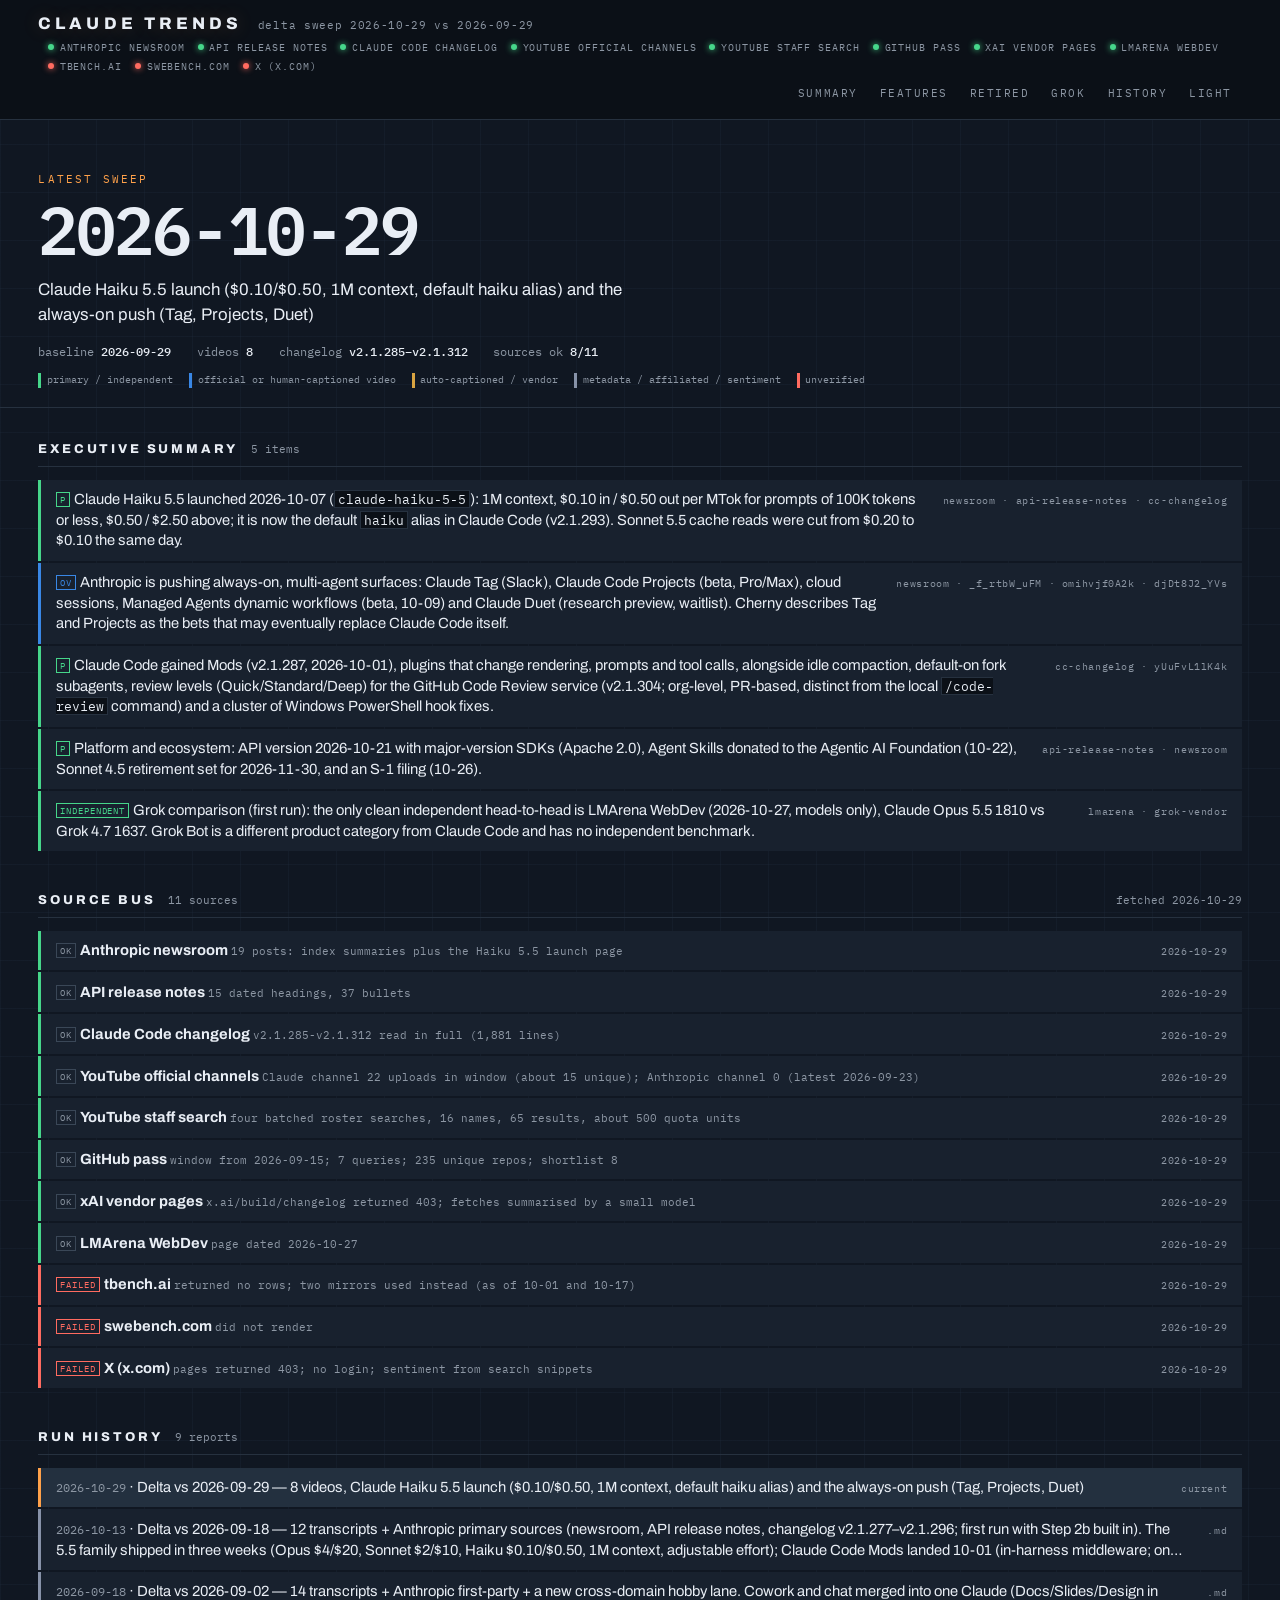
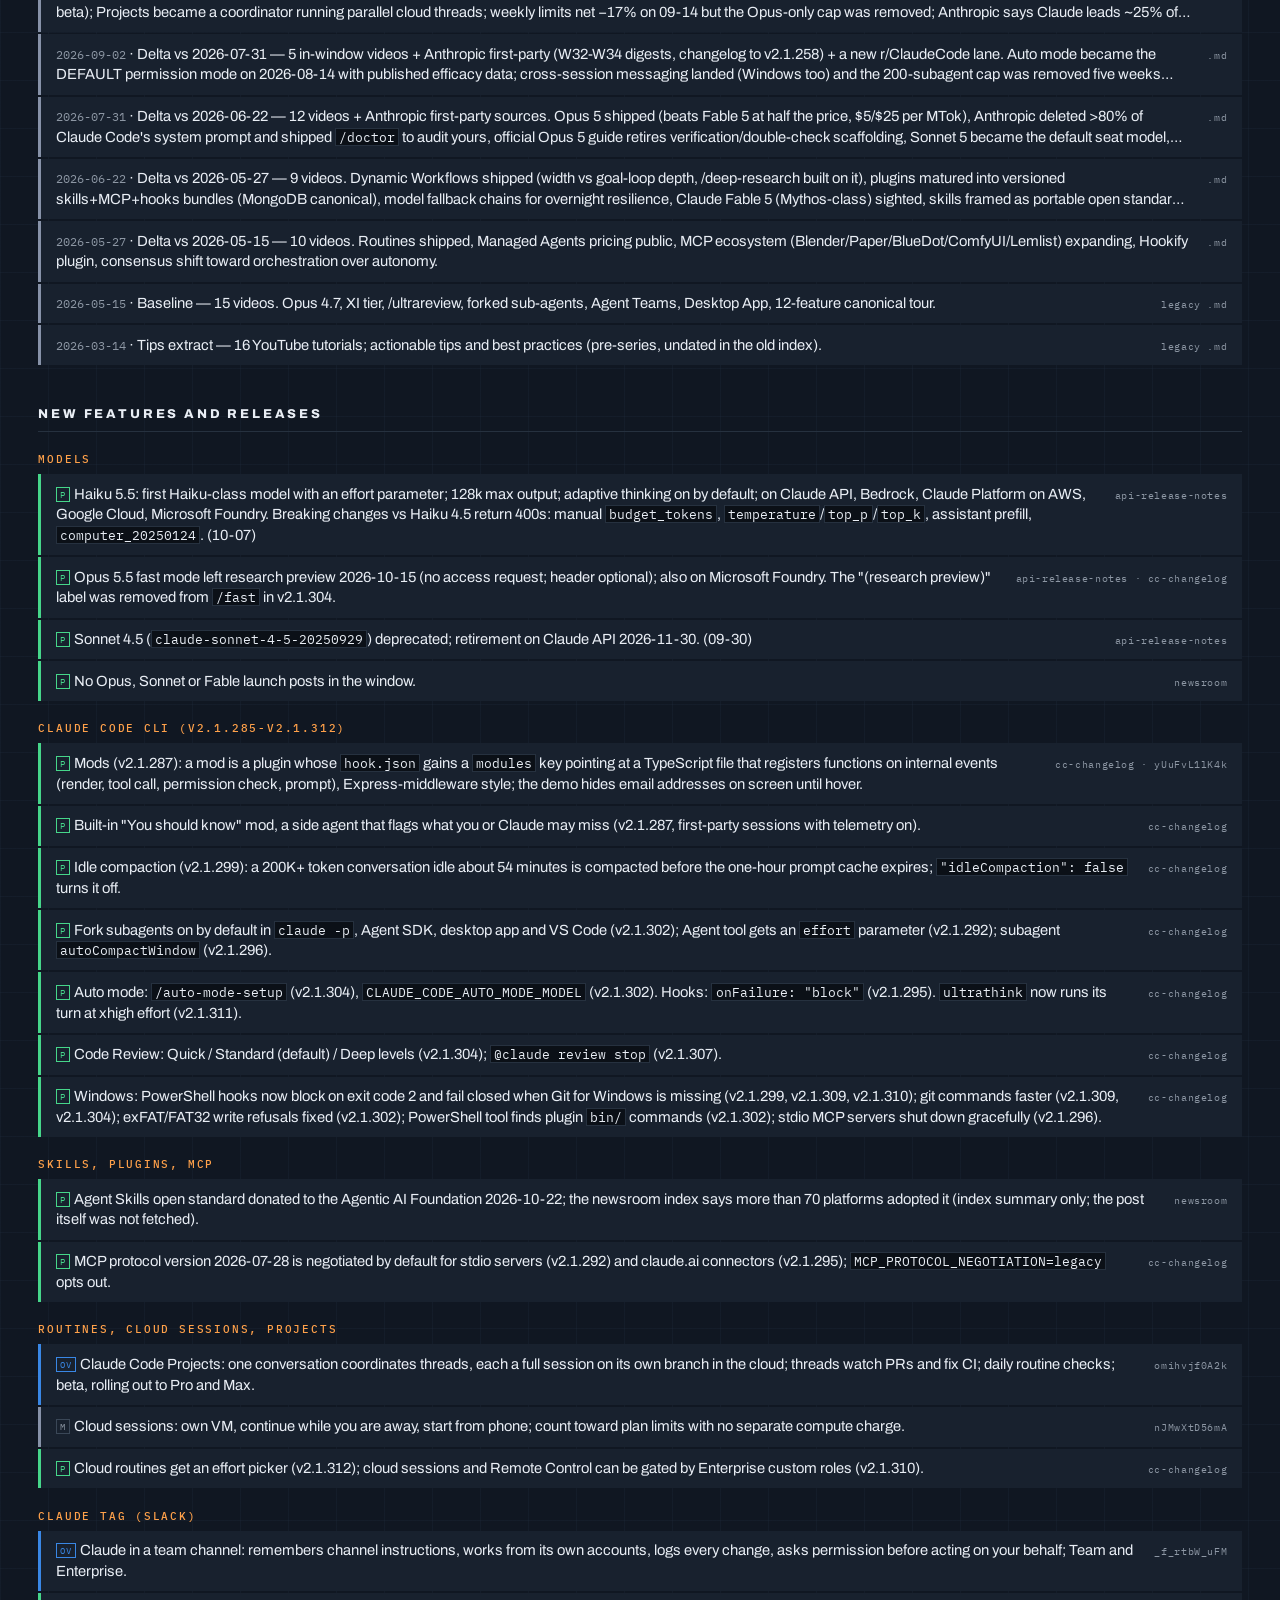
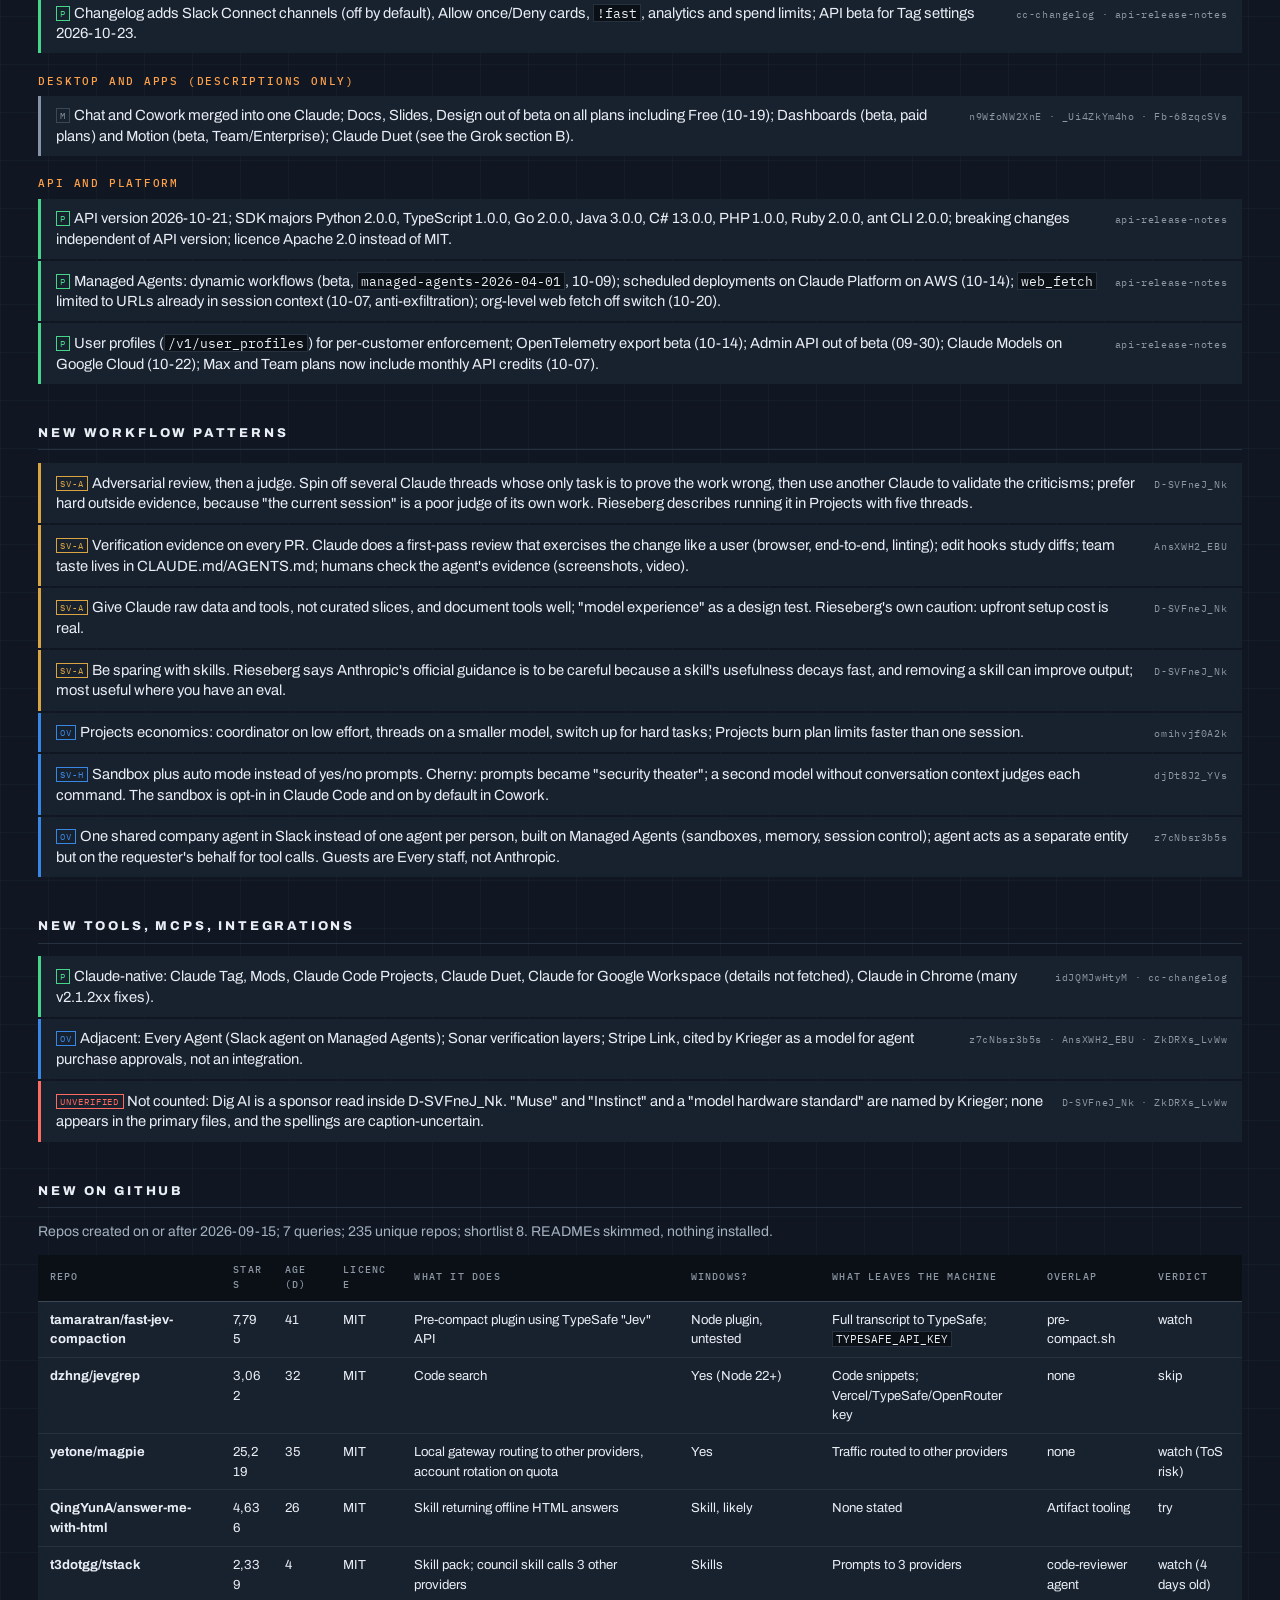
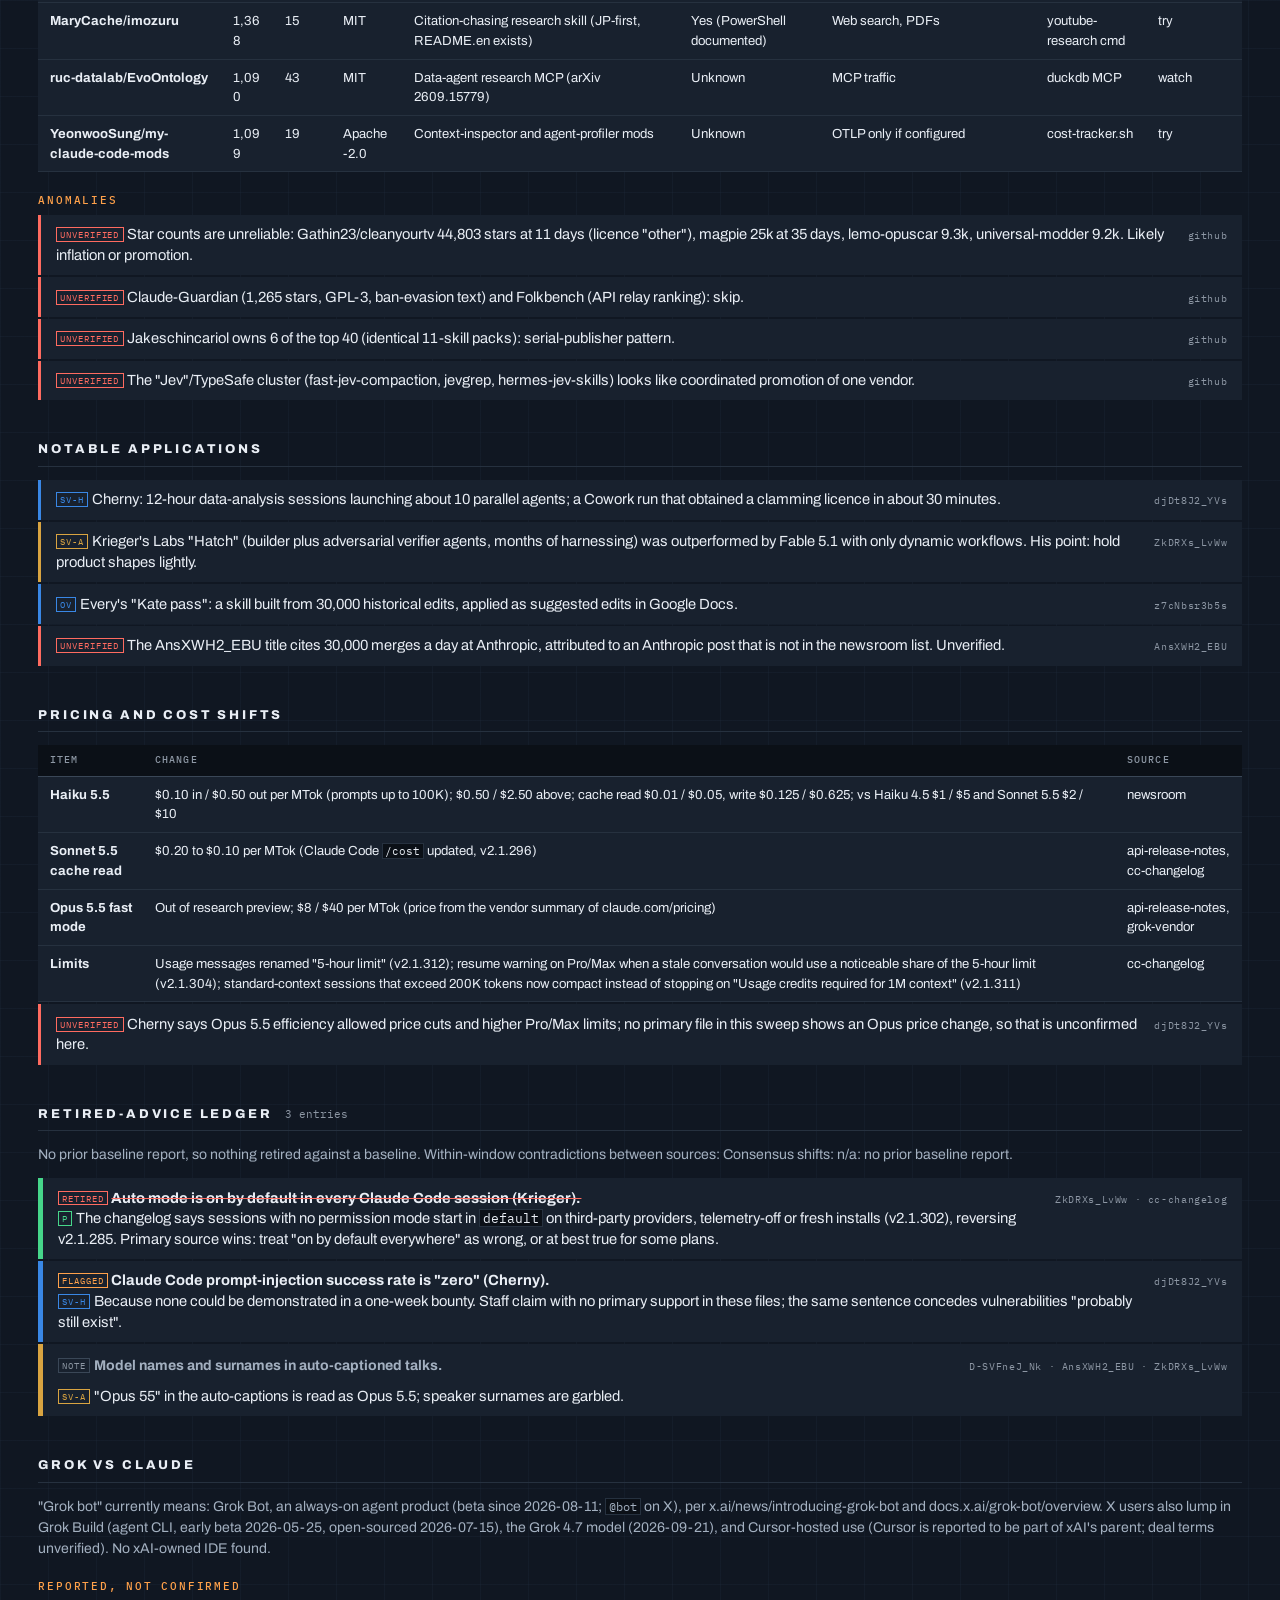
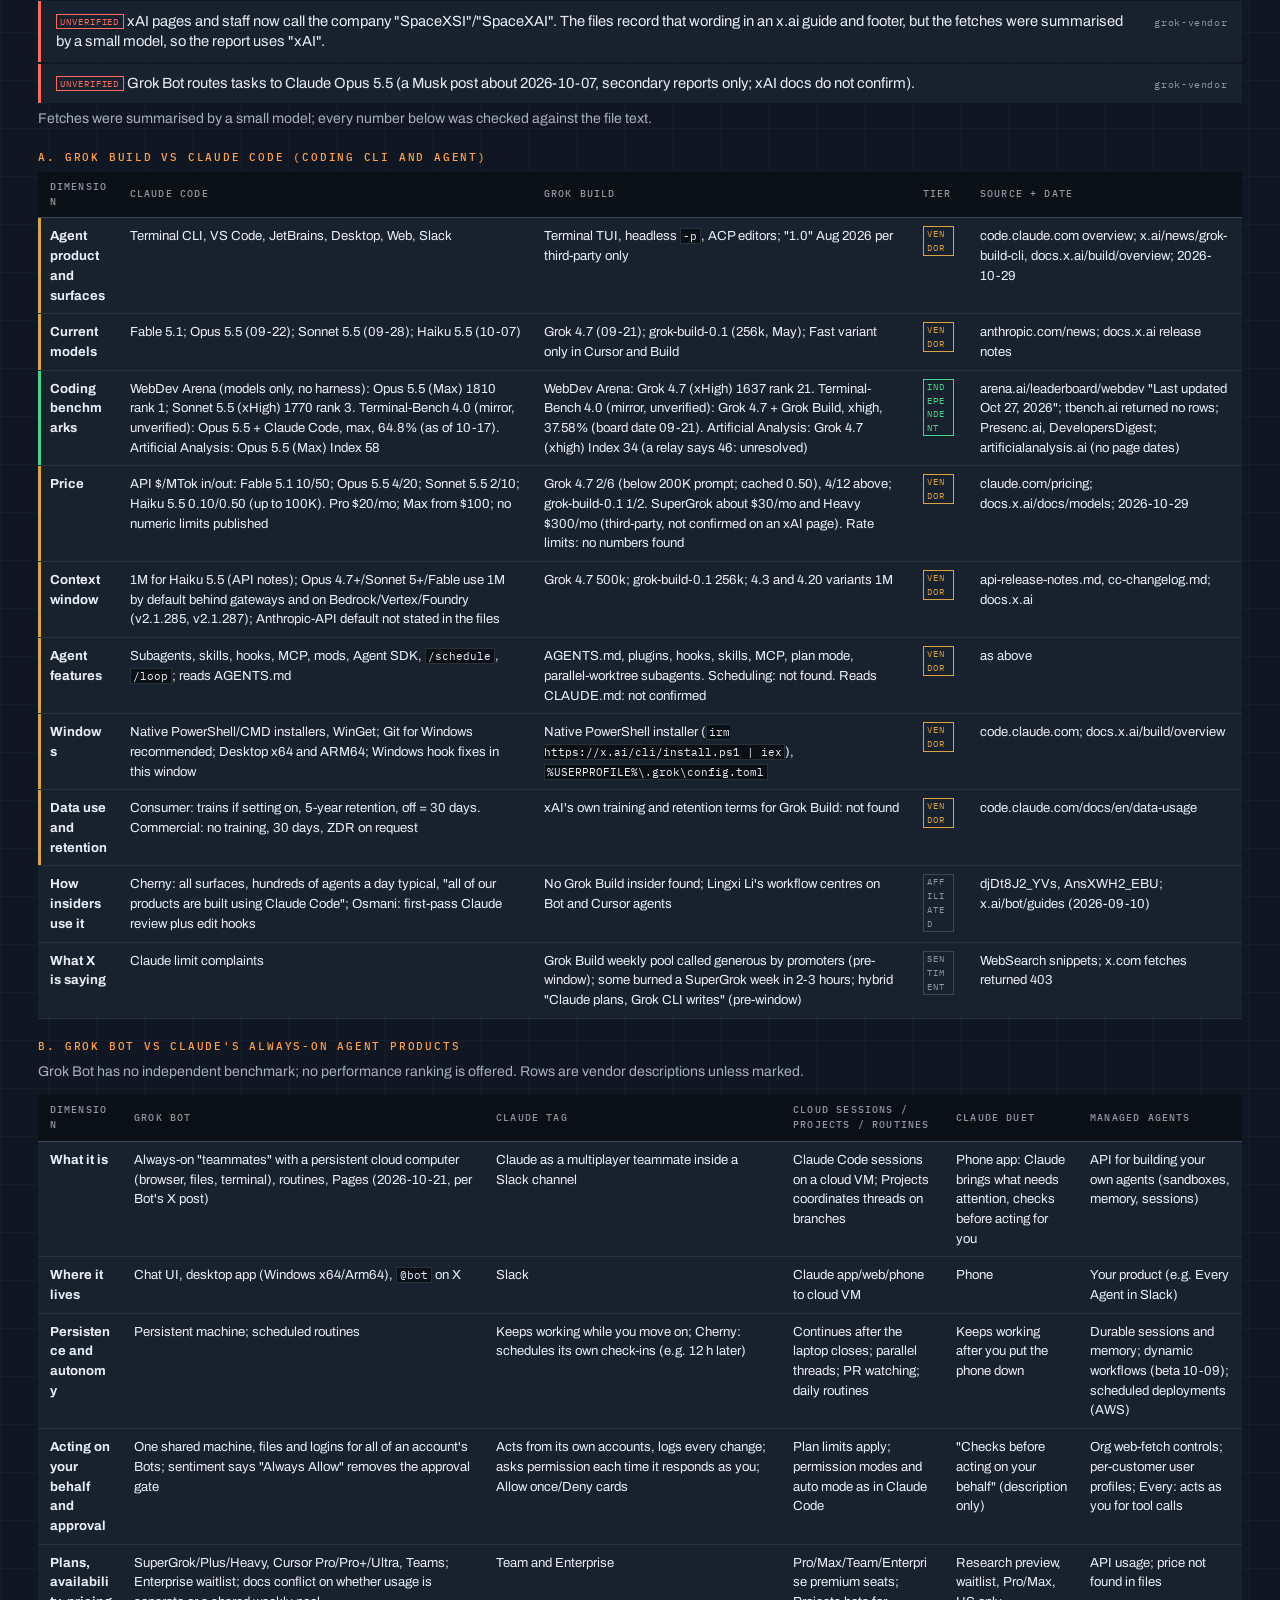
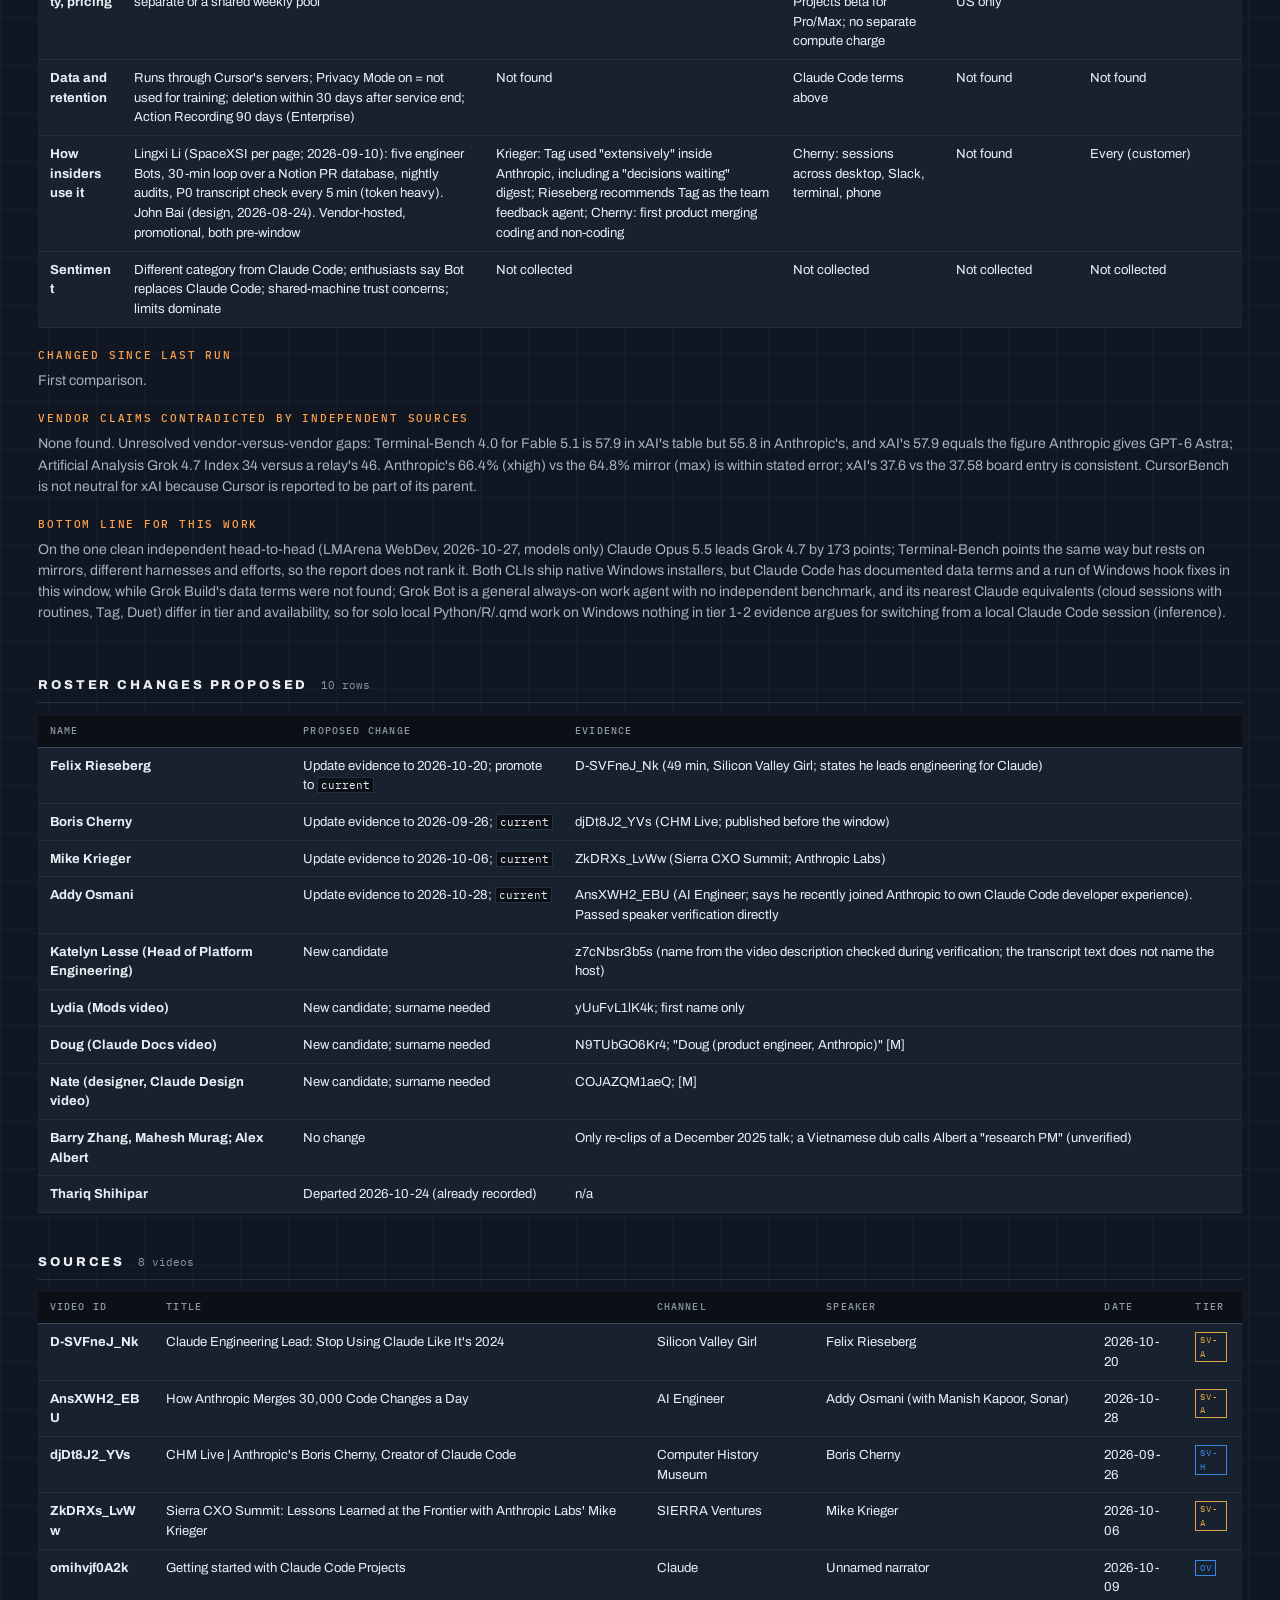
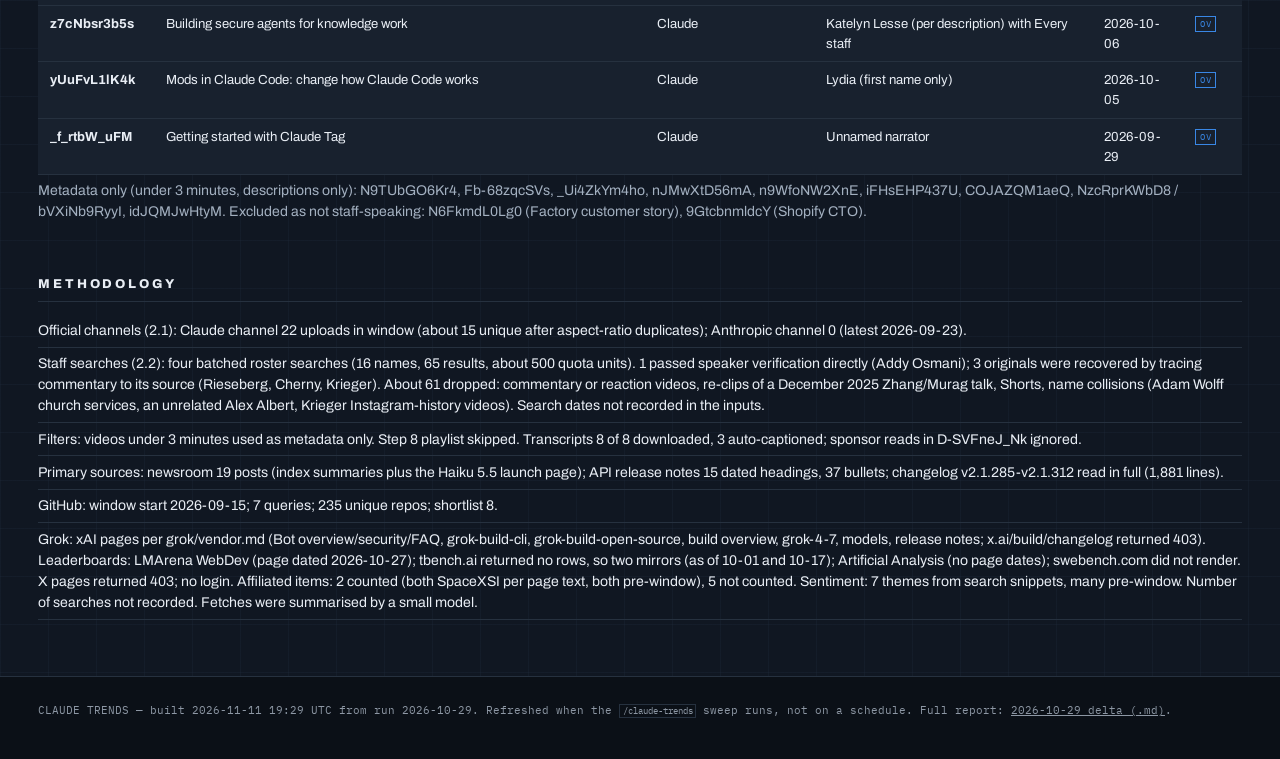
==== commit bdb2c3d0: "fix: report links resolve on Pages via repo blob URLs Co-Authored-By: Claude Opus 5.5 <noreply@anthr" ====
--- a/docs/index.html
+++ b/docs/index.html
@@ -413,7 +413,7 @@
 }
 </style>
 <link rel="stylesheet" href="https://gcicc.github.io/suite/network.css">
-<script src="https://gcicc.github.io/suite/network.js" data-section="claude-trends" data-built="2026-11-11 19:28 UTC" data-next="on demand (/claude-trends)" defer></script>
+<script src="https://gcicc.github.io/suite/network.js" data-section="claude-trends" data-built="2026-11-11 19:29 UTC" data-next="on demand (/claude-trends)" defer></script>
 </head>
 <body>
 <noscript><p style="margin:0;padding:.5rem 1rem"><a href="https://gcicc.github.io/suite/">RANGE — all sections</a></p></noscript>
@@ -558,47 +558,47 @@
 
   <div class="rack">
   
-    <a class="strip next" href="../reports/claude-trends-2026-10-29-delta.md">
+    <a class="strip next" href="https://github.com/gcicc/claude-trends/blob/main/reports/claude-trends-2026-10-29-delta.md">
       <div class="what"><span class="when">2026-10-29</span> · Delta vs 2026-09-29 — 8 videos, Claude Haiku 5.5 launch ($0.10/$0.50, 1M context, default haiku alias) and the always-on push (Tag, Projects, Duet)</div>
       <div class="who">current</div>
     </a>
   
-    <a class="strip " href="../reports/claude-trends-2026-10-13-delta.md">
+    <a class="strip " href="https://github.com/gcicc/claude-trends/blob/main/reports/claude-trends-2026-10-13-delta.md">
       <div class="what"><span class="when">2026-10-13</span> · Delta vs 2026-09-18 — 12 transcripts + Anthropic primary sources (newsroom, API release notes, changelog v2.1.277–v2.1.296; first run with Step 2b built in). The 5.5 family shipped in three weeks (Opus $4/$20, Sonnet $2/$10, Haiku $0.10/$0.50, 1M context, adjustable effort); Claude Code Mods landed 10-01 (in-harness middleware; on unmanaged machines a mod can override deny rules); auto mode now default everywhere; Anthropic&#39;s <code>/doctor prompt-audit</code> codifies &#34;strip config for newer models&#34;; Max/Team plans now include monthly API credits.</div>
       <div class="who">.md</div>
     </a>
   
-    <a class="strip " href="../reports/claude-trends-2026-09-18-delta.md">
+    <a class="strip " href="https://github.com/gcicc/claude-trends/blob/main/reports/claude-trends-2026-09-18-delta.md">
       <div class="what"><span class="when">2026-09-18</span> · Delta vs 2026-09-02 — 14 transcripts + Anthropic first-party + a new cross-domain hobby lane. Cowork and chat merged into one Claude (Docs/Slides/Design in beta); Projects became a coordinator running parallel cloud threads; weekly limits net −17% on 09-14 but the Opus-only cap was removed; Anthropic says Claude leads ~25% of its own R&amp;D. Hobby use led by Home Assistant, tabletop RPG, retro gaming, and hardware-over-USB builds.</div>
       <div class="who">.md</div>
     </a>
   
-    <a class="strip " href="../reports/claude-trends-2026-09-02-delta.md">
+    <a class="strip " href="https://github.com/gcicc/claude-trends/blob/main/reports/claude-trends-2026-09-02-delta.md">
       <div class="what"><span class="when">2026-09-02</span> · Delta vs 2026-07-31 — 5 in-window videos + Anthropic first-party (W32-W34 digests, changelog to v2.1.258) + a new r/ClaudeCode lane. Auto mode became the DEFAULT permission mode on 2026-08-14 with published efficacy data; cross-session messaging landed (Windows too) and the 200-subagent cap was removed five weeks after it shipped; Claude Fable 5.1 released; <code>CLAUDE_CODE_SUBAGENT_MODEL</code> silently became a default rather than an override; Ultraplan and the todo tools were retired. **Transcript coverage was degraded — YouTube IP-blocked after 16 downloads; see Methodology.**</div>
       <div class="who">.md</div>
     </a>
   
-    <a class="strip " href="../reports/claude-trends-2026-07-31-delta.md">
+    <a class="strip " href="https://github.com/gcicc/claude-trends/blob/main/reports/claude-trends-2026-07-31-delta.md">
       <div class="what"><span class="when">2026-07-31</span> · Delta vs 2026-06-22 — 12 videos + Anthropic first-party sources. Opus 5 shipped (beats Fable 5 at half the price, $5/$25 per MTok), Anthropic deleted &gt;80% of Claude Code&#39;s system prompt and shipped <code>/doctor</code> to audit yours, official Opus 5 guide retires verification/double-check scaffolding, Sonnet 5 became the default seat model, plugins proved portable to GitHub Copilot CLI. **First contradictions in the series** — see the live conflict on verification subagents.</div>
       <div class="who">.md</div>
     </a>
   
-    <a class="strip " href="../reports/claude-trends-2026-06-22-delta.md">
+    <a class="strip " href="https://github.com/gcicc/claude-trends/blob/main/reports/claude-trends-2026-06-22-delta.md">
       <div class="what"><span class="when">2026-06-22</span> · Delta vs 2026-05-27 — 9 videos. Dynamic Workflows shipped (width vs goal-loop depth, /deep-research built on it), plugins matured into versioned skills+MCP+hooks bundles (MongoDB canonical), model fallback chains for overnight resilience, Claude Fable 5 (Mythos-class) sighted, skills framed as portable open standard enabling non-engineers.</div>
       <div class="who">.md</div>
     </a>
   
-    <a class="strip " href="../reports/claude-trends-2026-05-27-delta.md">
+    <a class="strip " href="https://github.com/gcicc/claude-trends/blob/main/reports/claude-trends-2026-05-27-delta.md">
       <div class="what"><span class="when">2026-05-27</span> · Delta vs 2026-05-15 — 10 videos. Routines shipped, Managed Agents pricing public, MCP ecosystem (Blender/Paper/BlueDot/ComfyUI/Lemlist) expanding, Hookify plugin, consensus shift toward orchestration over autonomy.</div>
       <div class="who">.md</div>
     </a>
   
-    <a class="strip " href="../reports/legacy/claude-code-2026-features-youtube-research.md">
+    <a class="strip " href="https://github.com/gcicc/claude-trends/blob/main/reports/legacy/claude-code-2026-features-youtube-research.md">
       <div class="what"><span class="when">2026-05-15</span> · Baseline — 15 videos. Opus 4.7, XI tier, /ultrareview, forked sub-agents, Agent Teams, Desktop App, 12-feature canonical tour.</div>
       <div class="who">legacy .md</div>
     </a>
   
-    <a class="strip " href="../reports/legacy/claude-code-tips.md">
+    <a class="strip " href="https://github.com/gcicc/claude-trends/blob/main/reports/legacy/claude-code-tips.md">
       <div class="what"><span class="when">2026-03-14</span> · Tips extract — 16 YouTube tutorials; actionable tips and best practices (pre-series, undated in the old index).</div>
       <div class="who">legacy .md</div>
     </a>
@@ -1722,7 +1722,7 @@
 </main>
 <footer>
 
-  <div>CLAUDE TRENDS — built 2026-11-11 19:28 UTC from run 2026-10-29. Refreshed when the <code>/claude-trends</code> sweep runs, not on a schedule. Full report: <a href="../reports/claude-trends-2026-10-29-delta.md">2026-10-29 delta (.md)</a>.</div>
+  <div>CLAUDE TRENDS — built 2026-11-11 19:29 UTC from run 2026-10-29. Refreshed when the <code>/claude-trends</code> sweep runs, not on a schedule. Full report: <a href="../reports/claude-trends-2026-10-29-delta.md">2026-10-29 delta (.md)</a>.</div>
 
 </footer>
 <script id="payload" type="application/json">{"schema":1,"meta":{"date":"2026-10-29","baseline":"2026-09-29","baseline_note":"30-day default; no prior baseline report existed in that folder, so everything in the window is treated as new.","videos":8,"videos_note":"7 uploaded 2026-09-29 to 2026-10-28, plus djDt8J2_YVs (published 2026-09-26, included deliberately).","changelog":{"from":"2.1.285","to":"2.1.312","versions":26,"note":"the file contains no 2.1.297 or 2.1.298"},"headline":"Claude Haiku 5.5 launch ($0.10/$0.50, 1M context, default haiku alias) and the always-on push (Tag, Projects, Duet)","report":"../reports/claude-trends-2026-10-29-delta.md"},"tiers":{"P":"Anthropic primary file (newsroom, API release notes, Claude Code changelog)","OV":"Official-channel video, human captions","SV-h":"Staff talk, human captions","SV-a":"Staff talk, auto-captioned: content reliable, exact wording paraphrased","M":"Description-only metadata for a short upload","vendor":"Grok comparison: vendor-reported (both sides)","affiliated":"Grok comparison: affiliated practitioners; not evidence of performance","independent":"Grok comparison: independent leaderboard; the only tier that may decide a head-to-head","sentiment":"Grok comparison: X posts and threads; sentiment, never evidence of performance","unverified":"Reported, not confirmed"},"sources":[{"id":"newsroom","name":"Anthropic newsroom","fetched_at":"2026-10-29","status":"ok","note":"19 posts: index summaries plus the Haiku 5.5 launch page"},{"id":"api-release-notes","name":"API release notes","fetched_at":"2026-10-29","status":"ok","note":"15 dated headings, 37 bullets"},{"id":"cc-changelog","name":"Claude Code changelog","fetched_at":"2026-10-29","status":"ok","note":"v2.1.285-v2.1.312 read in full (1,881 lines)"},{"id":"yt-official","name":"YouTube official channels","fetched_at":"2026-10-29","status":"ok","note":"Claude channel 22 uploads in window (about 15 unique); Anthropic channel 0 (latest 2026-09-23)"},{"id":"yt-staff","name":"YouTube staff search","fetched_at":"2026-10-29","status":"ok","note":"four batched roster searches, 16 names, 65 results, about 500 quota units"},{"id":"github","name":"GitHub pass","fetched_at":"2026-10-29","status":"ok","note":"window from 2026-09-15; 7 queries; 235 unique repos; shortlist 8"},{"id":"grok-vendor","name":"xAI vendor pages","fetched_at":"2026-10-29","status":"ok","note":"x.ai/build/changelog returned 403; fetches summarised by a small model"},{"id":"lmarena","name":"LMArena WebDev","fetched_at":"2026-10-29","status":"ok","note":"page dated 2026-10-27"},{"id":"tbench","name":"tbench.ai","fetched_at":"2026-10-29","status":"failed","note":"returned no rows; two mirrors used instead (as of 10-01 and 10-17)"},{"id":"swebench","name":"swebench.com","fetched_at":"2026-10-29","status":"failed","note":"did not render"},{"id":"x-com","name":"X (x.com)","fetched_at":"2026-10-29","status":"failed","note":"pages returned 403; no login; sentiment from search snippets"}],"sections":{"exec_summary":[{"text":"Claude Haiku 5.5 launched 2026-10-07 (`claude-haiku-5-5`): 1M context, $0.10 in / $0.50 out per MTok for prompts of 100K tokens or less, $0.50 / $2.50 above; it is now the default `haiku` alias in Claude Code (v2.1.293). Sonnet 5.5 cache reads were cut from $0.20 to $0.10 the same day.","tier":"P","src":["newsroom","api-release-notes","cc-changelog"]},{"text":"Anthropic is pushing always-on, multi-agent surfaces: Claude Tag (Slack), Claude Code Projects (beta, Pro/Max), cloud sessions, Managed Agents dynamic workflows (beta, 10-09) and Claude Duet (research preview, waitlist). Cherny describes Tag and Projects as the bets that may eventually replace Claude Code itself.","tier":"OV","src":["newsroom","_f_rtbW_uFM","omihvjf0A2k","djDt8J2_YVs"]},{"text":"Claude Code gained Mods (v2.1.287, 2026-10-01), plugins that change rendering, prompts and tool calls, alongside idle compaction, default-on fork subagents, review levels (Quick/Standard/Deep) for the GitHub Code Review service (v2.1.304; org-level, PR-based, distinct from the local `/code-review` command) and a cluster of Windows PowerShell hook fixes.","tier":"P","src":["cc-changelog","yUuFvL1lK4k"]},{"text":"Platform and ecosystem: API version 2026-10-21 with major-version SDKs (Apache 2.0), Agent Skills donated to the Agentic AI Foundation (10-22), Sonnet 4.5 retirement set for 2026-11-30, and an S-1 filing (10-26).","tier":"P","src":["api-release-notes","newsroom"]},{"text":"Grok comparison (first run): the only clean independent head-to-head is LMArena WebDev (2026-10-27, models only), Claude Opus 5.5 1810 vs Grok 4.7 1637. Grok Bot is a different product category from Claude Code and has no independent benchmark.","tier":"independent","src":["lmarena","grok-vendor"]}],"features":[{"area":"Models","items":[{"text":"Haiku 5.5: first Haiku-class model with an effort parameter; 128k max output; adaptive thinking on by default; on Claude API, Bedrock, Claude Platform on AWS, Google Cloud, Microsoft Foundry. Breaking changes vs Haiku 4.5 return 400s: manual `budget_tokens`, `temperature`/`top_p`/`top_k`, assistant prefill, `computer_20250124`. (10-07)","tier":"P","src":["api-release-notes"]},{"text":"Opus 5.5 fast mode left research preview 2026-10-15 (no access request; header optional); also on Microsoft Foundry. The \"(research preview)\" label was removed from `/fast` in v2.1.304.","tier":"P","src":["api-release-notes","cc-changelog"]},{"text":"Sonnet 4.5 (`claude-sonnet-4-5-20250929`) deprecated; retirement on Claude API 2026-11-30. (09-30)","tier":"P","src":["api-release-notes"]},{"text":"No Opus, Sonnet or Fable launch posts in the window.","tier":"P","src":["newsroom"]}]},{"area":"Claude Code CLI (v2.1.285-v2.1.312)","items":[{"text":"Mods (v2.1.287): a mod is a plugin whose `hook.json` gains a `modules` key pointing at a TypeScript file that registers functions on internal events (render, tool call, permission check, prompt), Express-middleware style; the demo hides email addresses on screen until hover.","tier":"P","src":["cc-changelog","yUuFvL1lK4k"]},{"text":"Built-in \"You should know\" mod, a side agent that flags what you or Claude may miss (v2.1.287, first-party sessions with telemetry on).","tier":"P","src":["cc-changelog"]},{"text":"Idle compaction (v2.1.299): a 200K+ token conversation idle about 54 minutes is compacted before the one-hour prompt cache expires; `\"idleCompaction\": false` turns it off.","tier":"P","src":["cc-changelog"]},{"text":"Fork subagents on by default in `claude -p`, Agent SDK, desktop app and VS Code (v2.1.302); Agent tool gets an `effort` parameter (v2.1.292); subagent `autoCompactWindow` (v2.1.296).","tier":"P","src":["cc-changelog"]},{"text":"Auto mode: `/auto-mode-setup` (v2.1.304), `CLAUDE_CODE_AUTO_MODE_MODEL` (v2.1.302). Hooks: `onFailure: \"block\"` (v2.1.295). `ultrathink` now runs its turn at xhigh effort (v2.1.311).","tier":"P","src":["cc-changelog"]},{"text":"Code Review: Quick / Standard (default) / Deep levels (v2.1.304); `@claude review stop` (v2.1.307).","tier":"P","src":["cc-changelog"]},{"text":"Windows: PowerShell hooks now block on exit code 2 and fail closed when Git for Windows is missing (v2.1.299, v2.1.309, v2.1.310); git commands faster (v2.1.309, v2.1.304); exFAT/FAT32 write refusals fixed (v2.1.302); PowerShell tool finds plugin `bin/` commands (v2.1.302); stdio MCP servers shut down gracefully (v2.1.296).","tier":"P","src":["cc-changelog"]}]},{"area":"Skills, plugins, MCP","items":[{"text":"Agent Skills open standard donated to the Agentic AI Foundation 2026-10-22; the newsroom index says more than 70 platforms adopted it (index summary only; the post itself was not fetched).","tier":"P","src":["newsroom"]},{"text":"MCP protocol version 2026-07-28 is negotiated by default for stdio servers (v2.1.292) and claude.ai connectors (v2.1.295); `MCP_PROTOCOL_NEGOTIATION=legacy` opts out.","tier":"P","src":["cc-changelog"]}]},{"area":"Routines, cloud sessions, Projects","items":[{"text":"Claude Code Projects: one conversation coordinates threads, each a full session on its own branch in the cloud; threads watch PRs and fix CI; daily routine checks; beta, rolling out to Pro and Max.","tier":"OV","src":["omihvjf0A2k"]},{"text":"Cloud sessions: own VM, continue while you are away, start from phone; count toward plan limits with no separate compute charge.","tier":"M","src":["nJMwXtD56mA"]},{"text":"Cloud routines get an effort picker (v2.1.312); cloud sessions and Remote Control can be gated by Enterprise custom roles (v2.1.310).","tier":"P","src":["cc-changelog"]}]},{"area":"Claude Tag (Slack)","items":[{"text":"Claude in a team channel: remembers channel instructions, works from its own accounts, logs every change, asks permission before acting on your behalf; Team and Enterprise.","tier":"OV","src":["_f_rtbW_uFM"]},{"text":"Changelog adds Slack Connect channels (off by default), Allow once/Deny cards, `!fast`, analytics and spend limits; API beta for Tag settings 2026-10-23.","tier":"P","src":["cc-changelog","api-release-notes"]}]},{"area":"Desktop and apps (descriptions only)","items":[{"text":"Chat and Cowork merged into one Claude; Docs, Slides, Design out of beta on all plans including Free (10-19); Dashboards (beta, paid plans) and Motion (beta, Team/Enterprise); Claude Duet (see the Grok section B).","tier":"M","src":["n9WfoNW2XnE","_Ui4ZkYm4ho","Fb-68zqcSVs"]}]},{"area":"API and platform","items":[{"text":"API version 2026-10-21; SDK majors Python 2.0.0, TypeScript 1.0.0, Go 2.0.0, Java 3.0.0, C# 13.0.0, PHP 1.0.0, Ruby 2.0.0, ant CLI 2.0.0; breaking changes independent of API version; licence Apache 2.0 instead of MIT.","tier":"P","src":["api-release-notes"]},{"text":"Managed Agents: dynamic workflows (beta, `managed-agents-2026-04-01`, 10-09); scheduled deployments on Claude Platform on AWS (10-14); `web_fetch` limited to URLs already in session context (10-07, anti-exfiltration); org-level web fetch off switch (10-20).","tier":"P","src":["api-release-notes"]},{"text":"User profiles (`/v1/user_profiles`) for per-customer enforcement; OpenTelemetry export beta (10-14); Admin API out of beta (09-30); Claude Models on Google Cloud (10-22); Max and Team plans now include monthly API credits (10-07).","tier":"P","src":["api-release-notes"]}]}],"workflows":[{"text":"Adversarial review, then a judge. Spin off several Claude threads whose only task is to prove the work wrong, then use another Claude to validate the criticisms; prefer hard outside evidence, because \"the current session\" is a poor judge of its own work. Rieseberg describes running it in Projects with five threads.","tier":"SV-a","src":["D-SVFneJ_Nk"]},{"text":"Verification evidence on every PR. Claude does a first-pass review that exercises the change like a user (browser, end-to-end, linting); edit hooks study diffs; team taste lives in CLAUDE.md/AGENTS.md; humans check the agent's evidence (screenshots, video).","tier":"SV-a","src":["AnsXWH2_EBU"]},{"text":"Give Claude raw data and tools, not curated slices, and document tools well; \"model experience\" as a design test. Rieseberg's own caution: upfront setup cost is real.","tier":"SV-a","src":["D-SVFneJ_Nk"]},{"text":"Be sparing with skills. Rieseberg says Anthropic's official guidance is to be careful because a skill's usefulness decays fast, and removing a skill can improve output; most useful where you have an eval.","tier":"SV-a","src":["D-SVFneJ_Nk"]},{"text":"Projects economics: coordinator on low effort, threads on a smaller model, switch up for hard tasks; Projects burn plan limits faster than one session.","tier":"OV","src":["omihvjf0A2k"]},{"text":"Sandbox plus auto mode instead of yes/no prompts. Cherny: prompts became \"security theater\"; a second model without conversation context judges each command. The sandbox is opt-in in Claude Code and on by default in Cowork.","tier":"SV-h","src":["djDt8J2_YVs"]},{"text":"One shared company agent in Slack instead of one agent per person, built on Managed Agents (sandboxes, memory, session control); agent acts as a separate entity but on the requester's behalf for tool calls. Guests are Every staff, not Anthropic.","tier":"OV","src":["z7cNbsr3b5s"]}],"tools":[{"text":"Claude-native: Claude Tag, Mods, Claude Code Projects, Claude Duet, Claude for Google Workspace (details not fetched), Claude in Chrome (many v2.1.2xx fixes).","tier":"P","src":["idJQMJwHtyM","cc-changelog"]},{"text":"Adjacent: Every Agent (Slack agent on Managed Agents); Sonar verification layers; Stripe Link, cited by Krieger as a model for agent purchase approvals, not an integration.","tier":"OV","src":["z7cNbsr3b5s","AnsXWH2_EBU","ZkDRXs_LvWw"]},{"text":"Not counted: Dig AI is a sponsor read inside D-SVFneJ_Nk. \"Muse\" and \"Instinct\" and a \"model hardware standard\" are named by Krieger; none appears in the primary files, and the spellings are caption-uncertain.","tier":"unverified","src":["D-SVFneJ_Nk","ZkDRXs_LvWw"]}],"github":{"window":"Repos created on or after 2026-09-15; 7 queries; 235 unique repos; shortlist 8. READMEs skimmed, nothing installed.","rows":[{"repo":"tamaratran/fast-jev-compaction","stars":7795,"age_days":41,"licence":"MIT","what":"Pre-compact plugin using TypeSafe \"Jev\" API","windows":"Node plugin, untested","leaves":"Full transcript to TypeSafe; `TYPESAFE_API_KEY`","overlap":"pre-compact.sh","verdict":"watch"},{"repo":"dzhng/jevgrep","stars":3062,"age_days":32,"licence":"MIT","what":"Code search","windows":"Yes (Node 22+)","leaves":"Code snippets; Vercel/TypeSafe/OpenRouter key","overlap":"none","verdict":"skip"},{"repo":"yetone/magpie","stars":25219,"age_days":35,"licence":"MIT","what":"Local gateway routing to other providers, account rotation on quota","windows":"Yes","leaves":"Traffic routed to other providers","overlap":"none","verdict":"watch (ToS risk)"},{"repo":"QingYunA/answer-me-with-html","stars":4636,"age_days":26,"licence":"MIT","what":"Skill returning offline HTML answers","windows":"Skill, likely","leaves":"None stated","overlap":"Artifact tooling","verdict":"try"},{"repo":"t3dotgg/tstack","stars":2339,"age_days":4,"licence":"MIT","what":"Skill pack; council skill calls 3 other providers","windows":"Skills","leaves":"Prompts to 3 providers","overlap":"code-reviewer agent","verdict":"watch (4 days old)"},{"repo":"MaryCache/imozuru","stars":1368,"age_days":15,"licence":"MIT","what":"Citation-chasing research skill (JP-first, README.en exists)","windows":"Yes (PowerShell documented)","leaves":"Web search, PDFs","overlap":"youtube-research cmd","verdict":"try"},{"repo":"ruc-datalab/EvoOntology","stars":1090,"age_days":43,"licence":"MIT","what":"Data-agent research MCP (arXiv 2609.15779)","windows":"Unknown","leaves":"MCP traffic","overlap":"duckdb MCP","verdict":"watch"},{"repo":"YeonwooSung/my-claude-code-mods","stars":1099,"age_days":19,"licence":"Apache-2.0","what":"Context-inspector and agent-profiler mods","windows":"Unknown","leaves":"OTLP only if configured","overlap":"cost-tracker.sh","verdict":"try"}],"anomalies":[{"text":"Star counts are unreliable: Gathin23/cleanyourtv 44,803 stars at 11 days (licence \"other\"), magpie 25k at 35 days, lemo-opuscar 9.3k, universal-modder 9.2k. Likely inflation or promotion.","tier":"unverified","src":["github"]},{"text":"Claude-Guardian (1,265 stars, GPL-3, ban-evasion text) and Folkbench (API relay ranking): skip.","tier":"unverified","src":["github"]},{"text":"Jakeschincariol owns 6 of the top 40 (identical 11-skill packs): serial-publisher pattern.","tier":"unverified","src":["github"]},{"text":"The \"Jev\"/TypeSafe cluster (fast-jev-compaction, jevgrep, hermes-jev-skills) looks like coordinated promotion of one vendor.","tier":"unverified","src":["github"]}]},"applications":[{"text":"Cherny: 12-hour data-analysis sessions launching about 10 parallel agents; a Cowork run that obtained a clamming licence in about 30 minutes.","tier":"SV-h","src":["djDt8J2_YVs"]},{"text":"Krieger's Labs \"Hatch\" (builder plus adversarial verifier agents, months of harnessing) was outperformed by Fable 5.1 with only dynamic workflows. His point: hold product shapes lightly.","tier":"SV-a","src":["ZkDRXs_LvWw"]},{"text":"Every's \"Kate pass\": a skill built from 30,000 historical edits, applied as suggested edits in Google Docs.","tier":"OV","src":["z7cNbsr3b5s"]},{"text":"The AnsXWH2_EBU title cites 30,000 merges a day at Anthropic, attributed to an Anthropic post that is not in the newsroom list. Unverified.","tier":"unverified","src":["AnsXWH2_EBU"]}],"pricing":[{"item":"Haiku 5.5","change":"$0.10 in / $0.50 out per MTok (prompts up to 100K); $0.50 / $2.50 above; cache read $0.01 / $0.05, write $0.125 / $0.625; vs Haiku 4.5 $1 / $5 and Sonnet 5.5 $2 / $10","tier":"P","src":["newsroom"]},{"item":"Sonnet 5.5 cache read","change":"$0.20 to $0.10 per MTok (Claude Code `/cost` updated, v2.1.296)","tier":"P","src":["api-release-notes","cc-changelog"]},{"item":"Opus 5.5 fast mode","change":"Out of research preview; $8 / $40 per MTok (price from the vendor summary of claude.com/pricing)","tier":"P","src":["api-release-notes","grok-vendor"]},{"item":"Limits","change":"Usage messages renamed \"5-hour limit\" (v2.1.312); resume warning on Pro/Max when a stale conversation would use a noticeable share of the 5-hour limit (v2.1.304); standard-context sessions that exceed 200K tokens now compact instead of stopping on \"Usage credits required for 1M context\" (v2.1.311)","tier":"P","src":["cc-changelog"]}],"pricing_note":{"text":"Cherny says Opus 5.5 efficiency allowed price cuts and higher Pro/Max limits; no primary file in this sweep shows an Opus price change, so that is unconfirmed here.","tier":"unverified","src":["djDt8J2_YVs"]},"consensus_shifts":{"note":"n/a: no prior baseline report.","items":[]},"contradictions":{"note":"No prior baseline report, so nothing retired against a baseline. Within-window contradictions between sources:","items":[{"claim":"Auto mode is on by default in every Claude Code session (Krieger).","status":"retired","text":"The changelog says sessions with no permission mode start in `default` on third-party providers, telemetry-off or fresh installs (v2.1.302), reversing v2.1.285. Primary source wins: treat \"on by default everywhere\" as wrong, or at best true for some plans.","tier":"P","src":["ZkDRXs_LvWw","cc-changelog"]},{"claim":"Claude Code prompt-injection success rate is \"zero\" (Cherny).","status":"flagged","text":"Because none could be demonstrated in a one-week bounty. Staff claim with no primary support in these files; the same sentence concedes vulnerabilities \"probably still exist\".","tier":"SV-h","src":["djDt8J2_YVs"]},{"claim":"Model names and surnames in auto-captioned talks.","status":"note","text":"\"Opus 55\" in the auto-captions is read as Opus 5.5; speaker surnames are garbled.","tier":"SV-a","src":["D-SVFneJ_Nk","AnsXWH2_EBU","ZkDRXs_LvWw"]}]},"grok":{"mapping":"\"Grok bot\" currently means: Grok Bot, an always-on agent product (beta since 2026-08-11; `@bot` on X), per x.ai/news/introducing-grok-bot and docs.x.ai/grok-bot/overview. X users also lump in Grok Build (agent CLI, early beta 2026-05-25, open-sourced 2026-07-15), the Grok 4.7 model (2026-09-21), and Cursor-hosted use (Cursor is reported to be part of xAI's parent; deal terms unverified). No xAI-owned IDE found.","unverified":[{"text":"xAI pages and staff now call the company \"SpaceXSI\"/\"SpaceXAI\". The files record that wording in an x.ai guide and footer, but the fetches were summarised by a small model, so the report uses \"xAI\".","tier":"unverified","src":["grok-vendor"]},{"text":"Grok Bot routes tasks to Claude Opus 5.5 (a Musk post about 2026-10-07, secondary reports only; xAI docs do not confirm).","tier":"unverified","src":["grok-vendor"]}],"tier_key":"Fetches were summarised by a small model; every number below was checked against the file text.","pairings":[{"id":"A","title":"Grok Build vs Claude Code (coding CLI and agent)","columns":["Dimension","Claude Code","Grok Build","Tier","Source + date"],"tier_col":3,"rows":[["Agent product and surfaces","Terminal CLI, VS Code, JetBrains, Desktop, Web, Slack","Terminal TUI, headless `-p`, ACP editors; \"1.0\" Aug 2026 per third-party only","vendor","code.claude.com overview; x.ai/news/grok-build-cli, docs.x.ai/build/overview; 2026-10-29"],["Current models","Fable 5.1; Opus 5.5 (09-22); Sonnet 5.5 (09-28); Haiku 5.5 (10-07)","Grok 4.7 (09-21); grok-build-0.1 (256k, May); Fast variant only in Cursor and Build","vendor","anthropic.com/news; docs.x.ai release notes"],["Coding benchmarks","WebDev Arena (models only, no harness): Opus 5.5 (Max) 1810 rank 1; Sonnet 5.5 (xHigh) 1770 rank 3. Terminal-Bench 4.0 (mirror, unverified): Opus 5.5 + Claude Code, max, 64.8% (as of 10-17). Artificial Analysis: Opus 5.5 (Max) Index 58","WebDev Arena: Grok 4.7 (xHigh) 1637 rank 21. Terminal-Bench 4.0 (mirror, unverified): Grok 4.7 + Grok Build, xhigh, 37.58% (board date 09-21). Artificial Analysis: Grok 4.7 (xhigh) Index 34 (a relay says 46: unresolved)","independent","arena.ai/leaderboard/webdev \"Last updated Oct 27, 2026\"; tbench.ai returned no rows; Presenc.ai, DevelopersDigest; artificialanalysis.ai (no page dates)"],["Price","API $/MTok in/out: Fable 5.1 10/50; Opus 5.5 4/20; Sonnet 5.5 2/10; Haiku 5.5 0.10/0.50 (up to 100K). Pro $20/mo; Max from $100; no numeric limits published","Grok 4.7 2/6 (below 200K prompt; cached 0.50), 4/12 above; grok-build-0.1 1/2. SuperGrok about $30/mo and Heavy $300/mo (third-party, not confirmed on an xAI page). Rate limits: no numbers found","vendor","claude.com/pricing; docs.x.ai/docs/models; 2026-10-29"],["Context window","1M for Haiku 5.5 (API notes); Opus 4.7+/Sonnet 5+/Fable use 1M by default behind gateways and on Bedrock/Vertex/Foundry (v2.1.285, v2.1.287); Anthropic-API default not stated in the files","Grok 4.7 500k; grok-build-0.1 256k; 4.3 and 4.20 variants 1M","vendor","api-release-notes.md, cc-changelog.md; docs.x.ai"],["Agent features","Subagents, skills, hooks, MCP, mods, Agent SDK, `/schedule`, `/loop`; reads AGENTS.md","AGENTS.md, plugins, hooks, skills, MCP, plan mode, parallel-worktree subagents. Scheduling: not found. Reads CLAUDE.md: not confirmed","vendor","as above"],["Windows","Native PowerShell/CMD installers, WinGet; Git for Windows recommended; Desktop x64 and ARM64; Windows hook fixes in this window","Native PowerShell installer (`irm https://x.ai/cli/install.ps1 | iex`), `%USERPROFILE%\\.grok\\config.toml`","vendor","code.claude.com; docs.x.ai/build/overview"],["Data use and retention","Consumer: trains if setting on, 5-year retention, off = 30 days. Commercial: no training, 30 days, ZDR on request","xAI's own training and retention terms for Grok Build: not found","vendor","code.claude.com/docs/en/data-usage"],["How insiders use it","Cherny: all surfaces, hundreds of agents a day typical, \"all of our products are built using Claude Code\"; Osmani: first-pass Claude review plus edit hooks","No Grok Build insider found; Lingxi Li's workflow centres on Bot and Cursor agents","affiliated","djDt8J2_YVs, AnsXWH2_EBU; x.ai/bot/guides (2026-09-10)"],["What X is saying","Claude limit complaints","Grok Build weekly pool called generous by promoters (pre-window); some burned a SuperGrok week in 2-3 hours; hybrid \"Claude plans, Grok CLI writes\" (pre-window)","sentiment","WebSearch snippets; x.com fetches returned 403"]]},{"id":"B","title":"Grok Bot vs Claude's always-on agent products","note":"Grok Bot has no independent benchmark; no performance ranking is offered. Rows are vendor descriptions unless marked.","columns":["Dimension","Grok Bot","Claude Tag","Cloud sessions / Projects / routines","Claude Duet","Managed Agents"],"tier_col":null,"rows":[["What it is","Always-on \"teammates\" with a persistent cloud computer (browser, files, terminal), routines, Pages (2026-10-21, per Bot's X post)","Claude as a multiplayer teammate inside a Slack channel","Claude Code sessions on a cloud VM; Projects coordinates threads on branches","Phone app: Claude brings what needs attention, checks before acting for you","API for building your own agents (sandboxes, memory, sessions)"],["Where it lives","Chat UI, desktop app (Windows x64/Arm64), `@bot` on X","Slack","Claude app/web/phone to cloud VM","Phone","Your product (e.g. Every Agent in Slack)"],["Persistence and autonomy","Persistent machine; scheduled routines","Keeps working while you move on; Cherny: schedules its own check-ins (e.g. 12 h later)","Continues after the laptop closes; parallel threads; PR watching; daily routines","Keeps working after you put the phone down","Durable sessions and memory; dynamic workflows (beta 10-09); scheduled deployments (AWS)"],["Acting on your behalf and approval","One shared machine, files and logins for all of an account's Bots; sentiment says \"Always Allow\" removes the approval gate","Acts from its own accounts, logs every change; asks permission each time it responds as you; Allow once/Deny cards","Plan limits apply; permission modes and auto mode as in Claude Code","\"Checks before acting on your behalf\" (description only)","Org web-fetch controls; per-customer user profiles; Every: acts as you for tool calls"],["Plans, availability, pricing","SuperGrok/Plus/Heavy, Cursor Pro/Pro+/Ultra, Teams; Enterprise waitlist; docs conflict on whether usage is separate or a shared weekly pool","Team and Enterprise","Pro/Max/Team/Enterprise premium seats; Projects beta for Pro/Max; no separate compute charge","Research preview, waitlist, Pro/Max, US only","API usage; price not found in files"],["Data and retention","Runs through Cursor's servers; Privacy Mode on = not used for training; deletion within 30 days after service end; Action Recording 90 days (Enterprise)","Not found","Claude Code terms above","Not found","Not found"],["How insiders use it","Lingxi Li (SpaceXSI per page; 2026-09-10): five engineer Bots, 30-min loop over a Notion PR database, nightly audits, P0 transcript check every 5 min (token heavy). John Bai (design, 2026-08-24). Vendor-hosted, promotional, both pre-window","Krieger: Tag used \"extensively\" inside Anthropic, including a \"decisions waiting\" digest; Rieseberg recommends Tag as the team feedback agent; Cherny: first product merging coding and non-coding","Cherny: sessions across desktop, Slack, terminal, phone","Not found","Every (customer)"],["Sentiment","Different category from Claude Code; enthusiasts say Bot replaces Claude Code; shared-machine trust concerns; limits dominate","Not collected","Not collected","Not collected","Not collected"]]}],"changed":"First comparison.","contradicted":"None found. Unresolved vendor-versus-vendor gaps: Terminal-Bench 4.0 for Fable 5.1 is 57.9 in xAI's table but 55.8 in Anthropic's, and xAI's 57.9 equals the figure Anthropic gives GPT-6 Astra; Artificial Analysis Grok 4.7 Index 34 versus a relay's 46. Anthropic's 66.4% (xhigh) vs the 64.8% mirror (max) is within stated error; xAI's 37.6 vs the 37.58 board entry is consistent. CursorBench is not neutral for xAI because Cursor is reported to be part of its parent.","bottom_line":"On the one clean independent head-to-head (LMArena WebDev, 2026-10-27, models only) Claude Opus 5.5 leads Grok 4.7 by 173 points; Terminal-Bench points the same way but rests on mirrors, different harnesses and efforts, so the report does not rank it. Both CLIs ship native Windows installers, but Claude Code has documented data terms and a run of Windows hook fixes in this window, while Grok Build's data terms were not found; Grok Bot is a general always-on work agent with no independent benchmark, and its nearest Claude equivalents (cloud sessions with routines, Tag, Duet) differ in tier and availability, so for solo local Python/R/.qmd work on Windows nothing in tier 1-2 evidence argues for switching from a local Claude Code session (inference)."},"roster_changes":[{"name":"Felix Rieseberg","change":"Update evidence to 2026-10-20; promote to `current`","evidence":"D-SVFneJ_Nk (49 min, Silicon Valley Girl; states he leads engineering for Claude)"},{"name":"Boris Cherny","change":"Update evidence to 2026-09-26; `current`","evidence":"djDt8J2_YVs (CHM Live; published before the window)"},{"name":"Mike Krieger","change":"Update evidence to 2026-10-06; `current`","evidence":"ZkDRXs_LvWw (Sierra CXO Summit; Anthropic Labs)"},{"name":"Addy Osmani","change":"Update evidence to 2026-10-28; `current`","evidence":"AnsXWH2_EBU (AI Engineer; says he recently joined Anthropic to own Claude Code developer experience). Passed speaker verification directly"},{"name":"Katelyn Lesse (Head of Platform Engineering)","change":"New candidate","evidence":"z7cNbsr3b5s (name from the video description checked during verification; the transcript text does not name the host)"},{"name":"Lydia (Mods video)","change":"New candidate; surname needed","evidence":"yUuFvL1lK4k; first name only"},{"name":"Doug (Claude Docs video)","change":"New candidate; surname needed","evidence":"N9TUbGO6Kr4; \"Doug (product engineer, Anthropic)\" [M]"},{"name":"Nate (designer, Claude Design video)","change":"New candidate; surname needed","evidence":"COJAZQM1aeQ; [M]"},{"name":"Barry Zhang, Mahesh Murag; Alex Albert","change":"No change","evidence":"Only re-clips of a December 2025 talk; a Vietnamese dub calls Albert a \"research PM\" (unverified)"},{"name":"Thariq Shihipar","change":"Departed 2026-10-24 (already recorded)","evidence":"n/a"}],"sources_table":[{"id":"D-SVFneJ_Nk","title":"Claude Engineering Lead: Stop Using Claude Like It's 2024","channel":"Silicon Valley Girl","speaker":"Felix Rieseberg","date":"2026-10-20","strength":"Staff talk, auto-captioned","tier":"SV-a"},{"id":"AnsXWH2_EBU","title":"How Anthropic Merges 30,000 Code Changes a Day","channel":"AI Engineer","speaker":"Addy Osmani (with Manish Kapoor, Sonar)","date":"2026-10-28","strength":"Staff talk, auto-captioned","tier":"SV-a"},{"id":"djDt8J2_YVs","title":"CHM Live | Anthropic's Boris Cherny, Creator of Claude Code","channel":"Computer History Museum","speaker":"Boris Cherny","date":"2026-09-26","strength":"Staff talk, human captions (published before the window)","tier":"SV-h"},{"id":"ZkDRXs_LvWw","title":"Sierra CXO Summit: Lessons Learned at the Frontier with Anthropic Labs' Mike Krieger","channel":"SIERRA Ventures","speaker":"Mike Krieger","date":"2026-10-06","strength":"Staff talk, auto-captioned","tier":"SV-a"},{"id":"omihvjf0A2k","title":"Getting started with Claude Code Projects","channel":"Claude","speaker":"Unnamed narrator","date":"2026-10-09","strength":"Official channel (captions flagged auto-generated)","tier":"OV"},{"id":"z7cNbsr3b5s","title":"Building secure agents for knowledge work","channel":"Claude","speaker":"Katelyn Lesse (per description) with Every staff","date":"2026-10-06","strength":"Official channel","tier":"OV"},{"id":"yUuFvL1lK4k","title":"Mods in Claude Code: change how Claude Code works","channel":"Claude","speaker":"Lydia (first name only)","date":"2026-10-05","strength":"Official channel","tier":"OV"},{"id":"_f_rtbW_uFM","title":"Getting started with Claude Tag","channel":"Claude","speaker":"Unnamed narrator","date":"2026-09-29","strength":"Official channel","tier":"OV"}],"sources_note":"Metadata only (under 3 minutes, descriptions only): N9TUbGO6Kr4, Fb-68zqcSVs, _Ui4ZkYm4ho, nJMwXtD56mA, n9WfoNW2XnE, iFHsEHP437U, COJAZQM1aeQ, NzcRprKWbD8 / bVXiNb9RyyI, idJQMJwHtyM. Excluded as not staff-speaking: N6FkmdL0Lg0 (Factory customer story), 9GtcbnmldcY (Shopify CTO).","methodology":["Official channels (2.1): Claude channel 22 uploads in window (about 15 unique after aspect-ratio duplicates); Anthropic channel 0 (latest 2026-09-23).","Staff searches (2.2): four batched roster searches (16 names, 65 results, about 500 quota units). 1 passed speaker verification directly (Addy Osmani); 3 originals were recovered by tracing commentary to its source (Rieseberg, Cherny, Krieger). About 61 dropped: commentary or reaction videos, re-clips of a December 2025 Zhang/Murag talk, Shorts, name collisions (Adam Wolff church services, an unrelated Alex Albert, Krieger Instagram-history videos). Search dates not recorded in the inputs.","Filters: videos under 3 minutes used as metadata only. Step 8 playlist skipped. Transcripts 8 of 8 downloaded, 3 auto-captioned; sponsor reads in D-SVFneJ_Nk ignored.","Primary sources: newsroom 19 posts (index summaries plus the Haiku 5.5 launch page); API release notes 15 dated headings, 37 bullets; changelog v2.1.285-v2.1.312 read in full (1,881 lines).","GitHub: window start 2026-09-15; 7 queries; 235 unique repos; shortlist 8.","Grok: xAI pages per grok/vendor.md (Bot overview/security/FAQ, grok-build-cli, grok-build-open-source, build overview, grok-4-7, models, release notes; x.ai/build/changelog returned 403). Leaderboards: LMArena WebDev (page dated 2026-10-27); tbench.ai returned no rows, so two mirrors (as of 10-01 and 10-17); Artificial Analysis (no page dates); swebench.com did not render. X pages returned 403; no login. Affiliated items: 2 counted (both SpaceXSI per page text, both pre-window), 5 not counted. Sentiment: 7 themes from search snippets, many pre-window. Number of searches not recorded. Fetches were summarised by a small model."]}}</script>
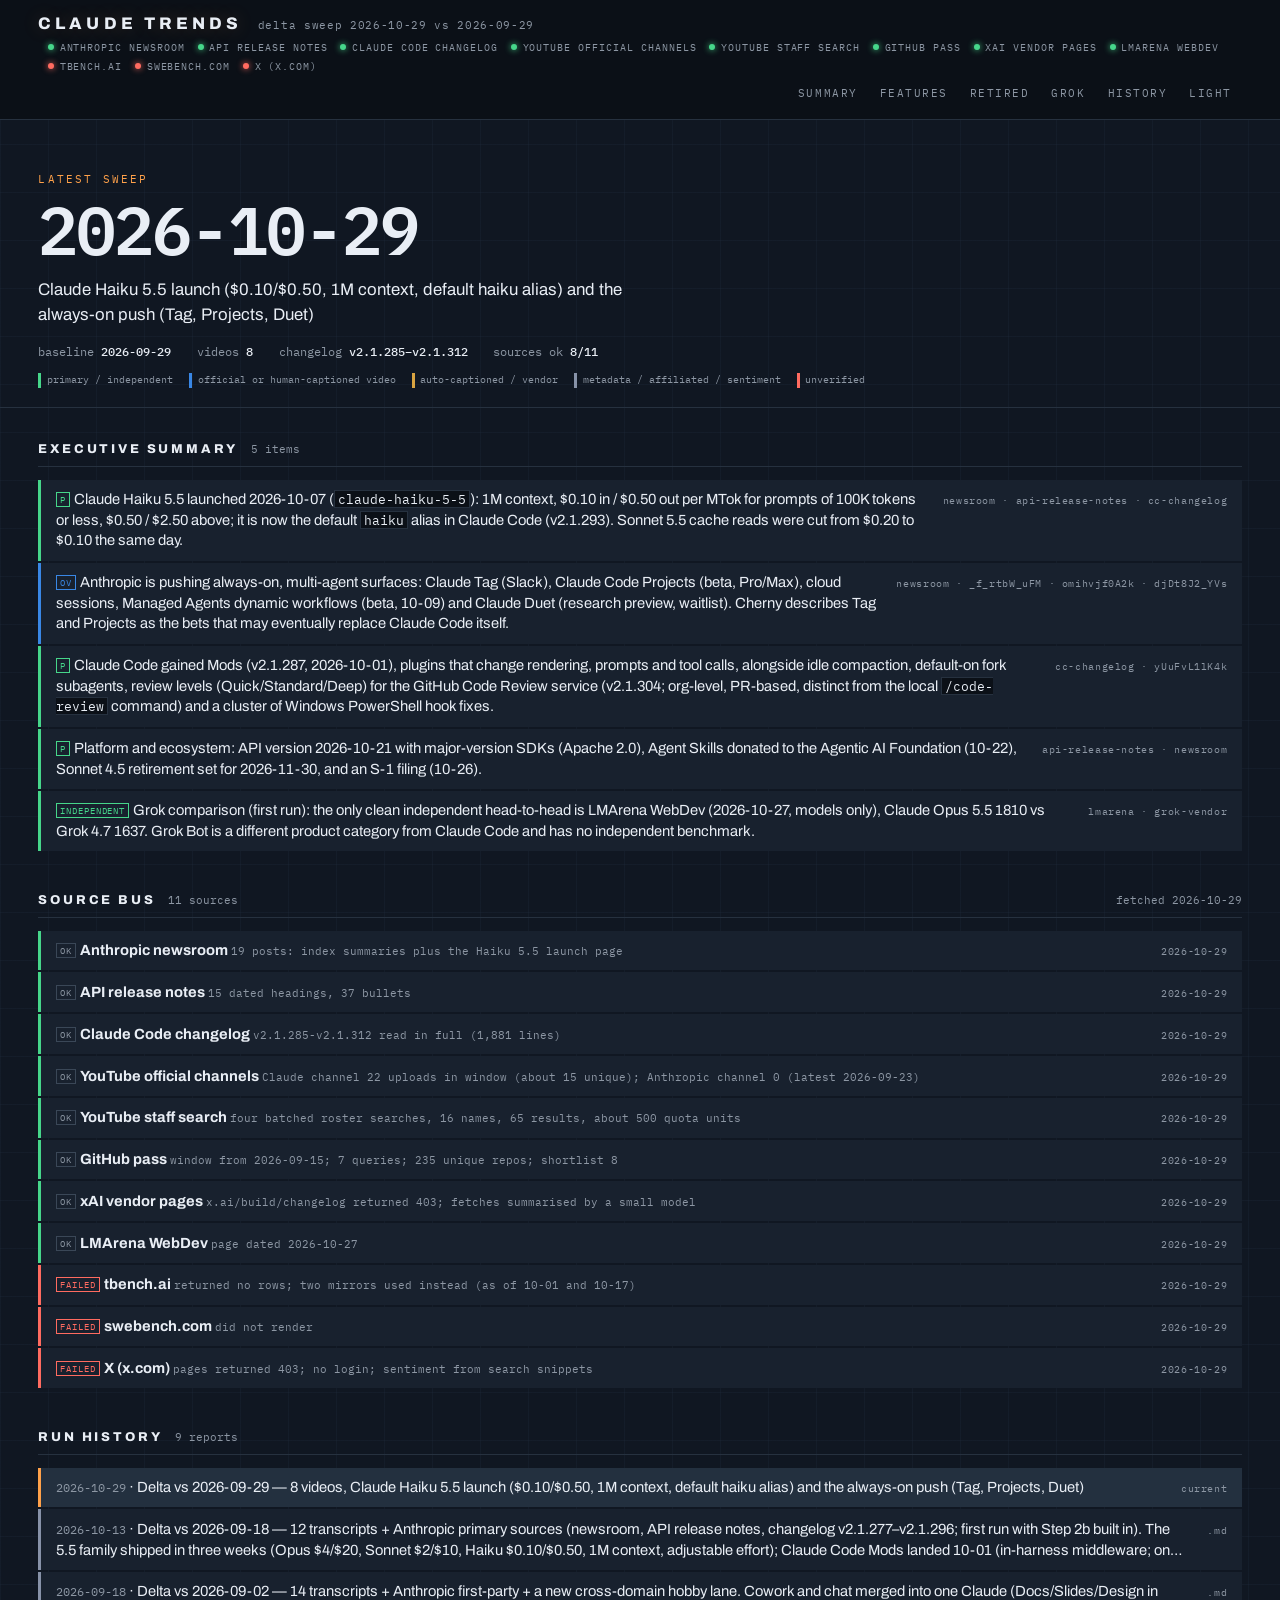
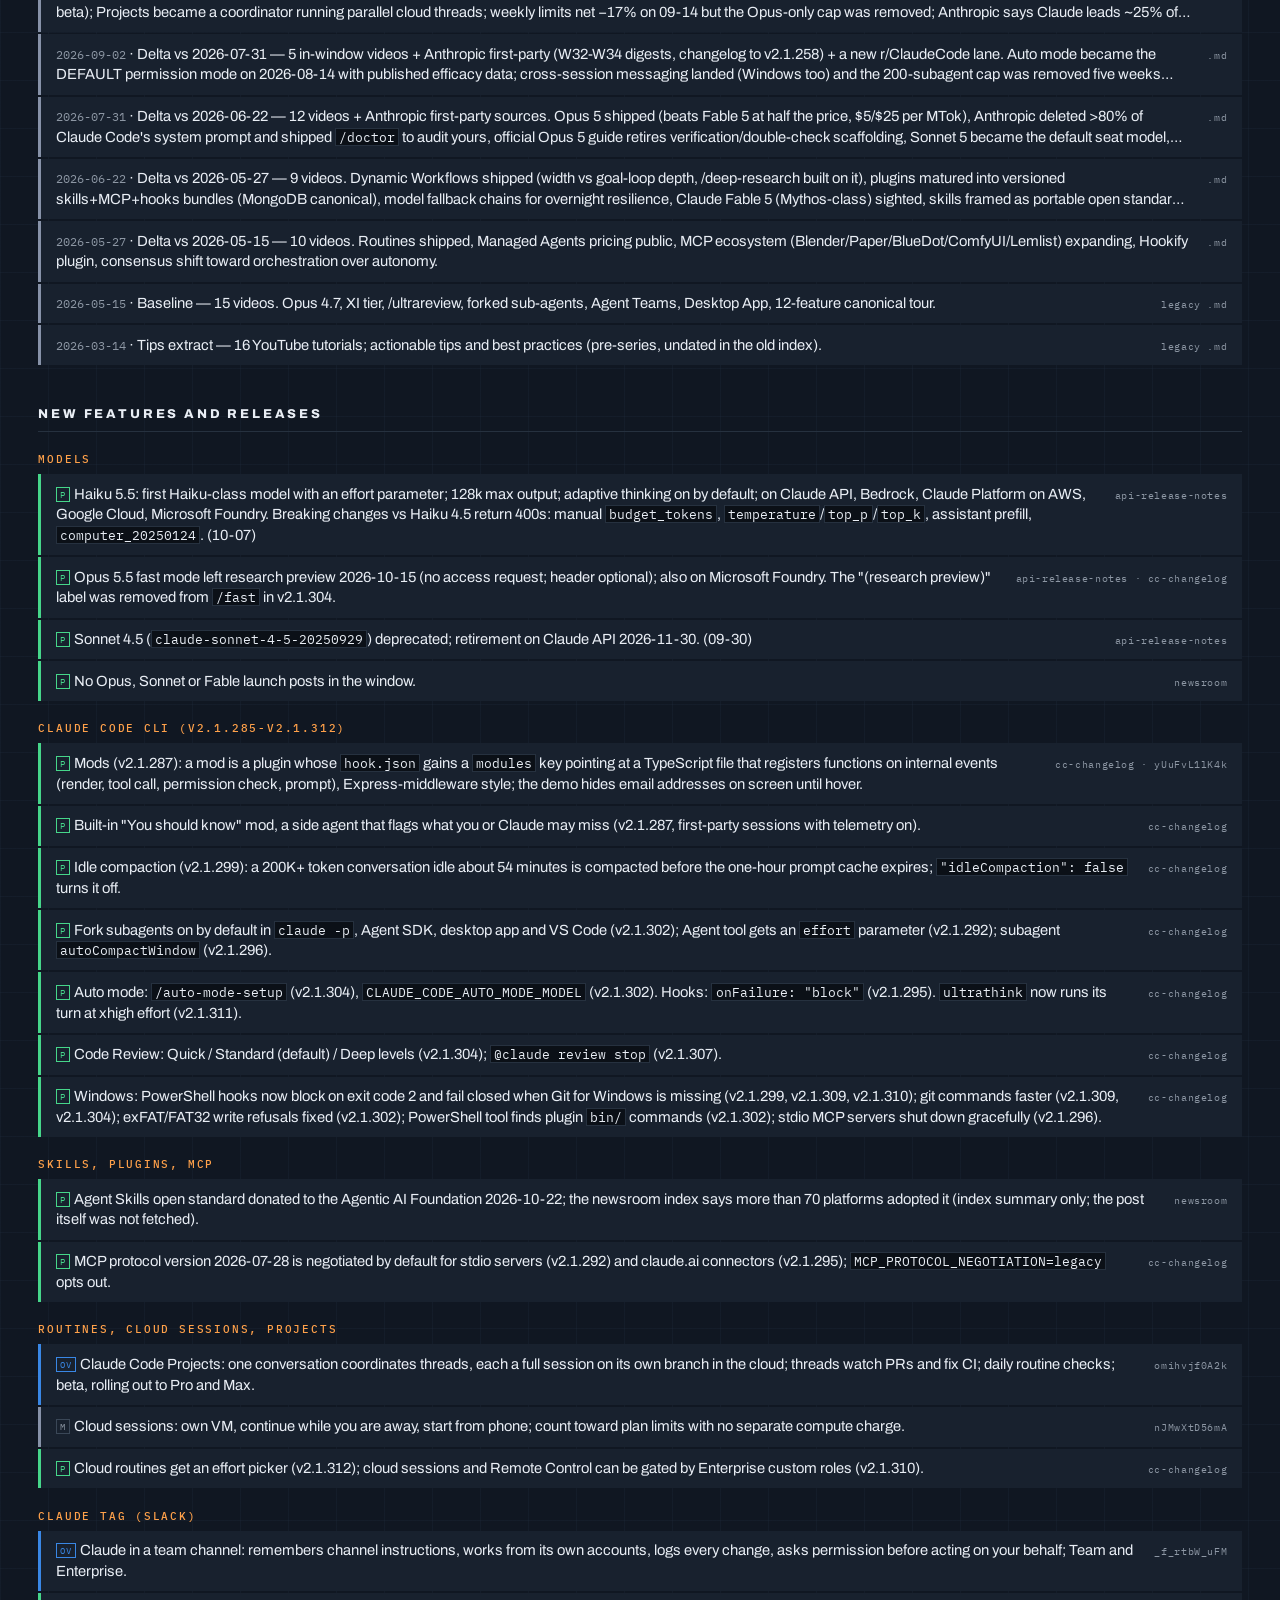
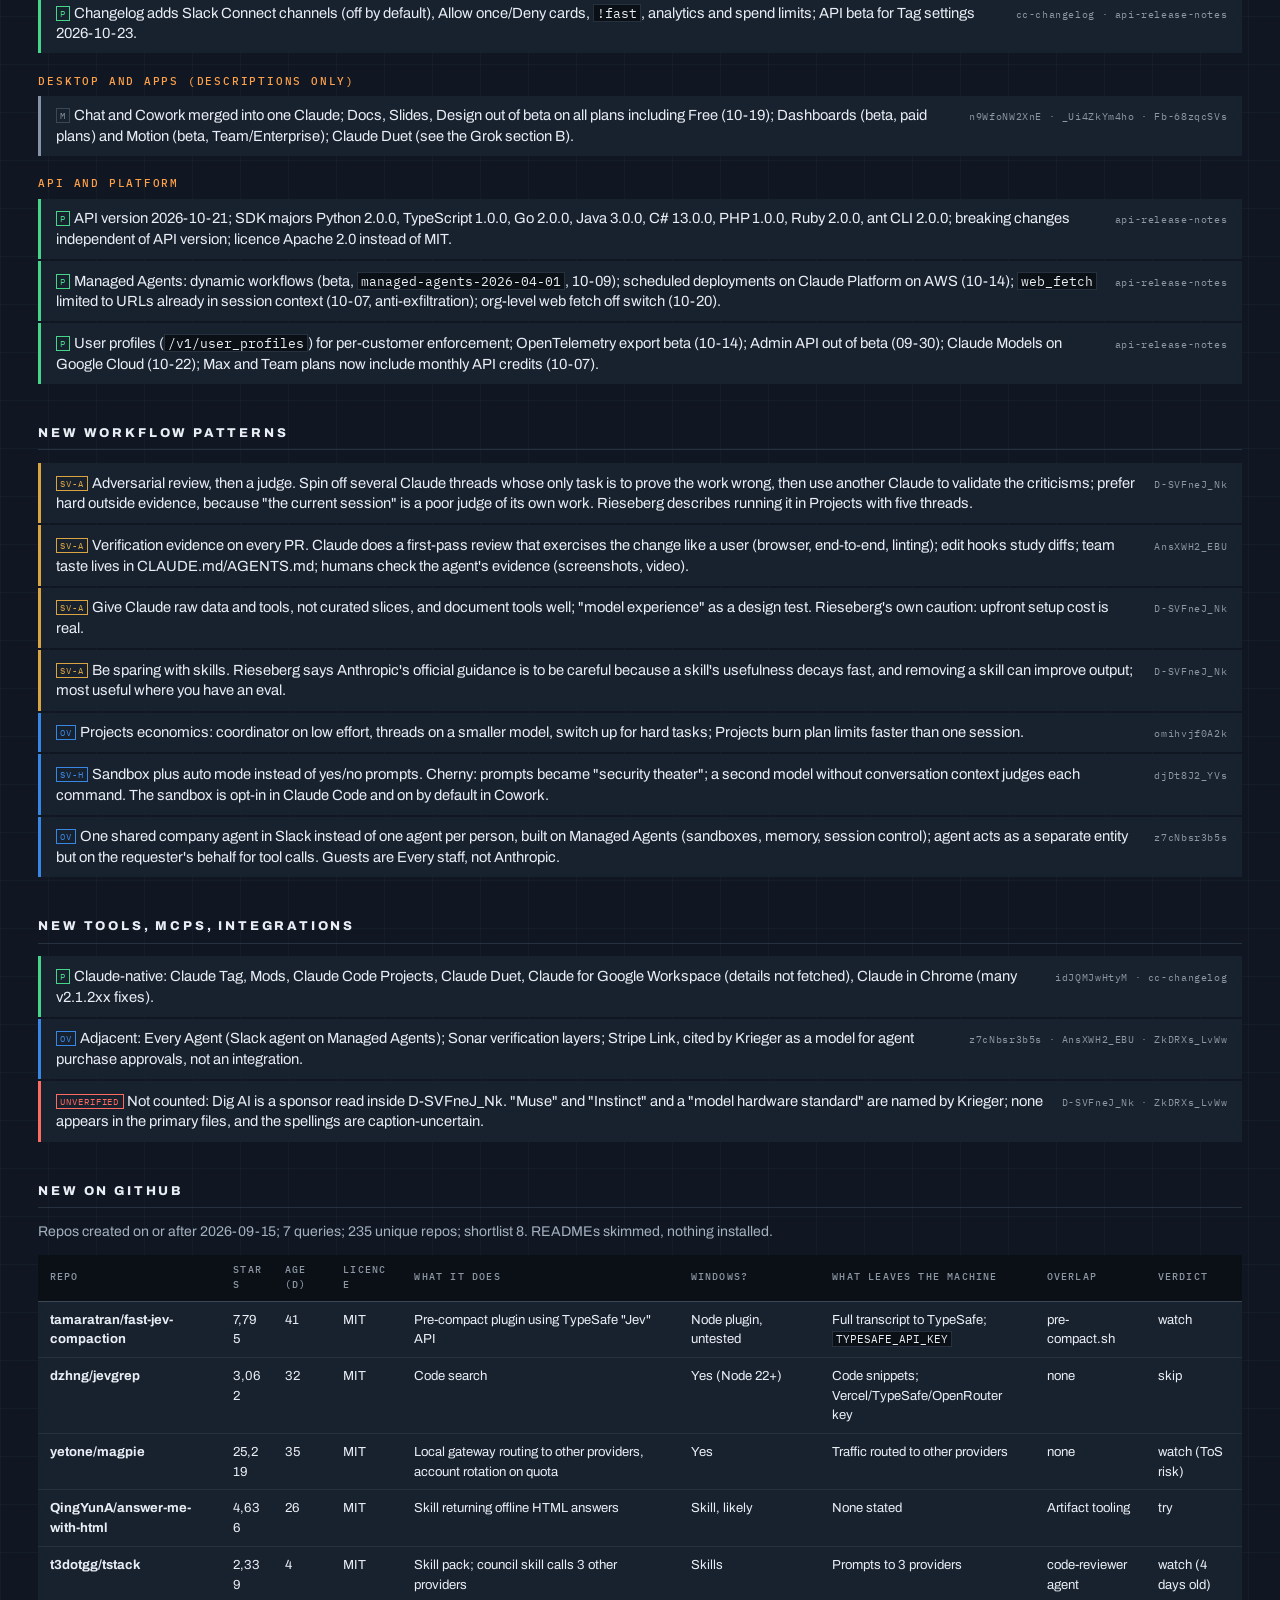
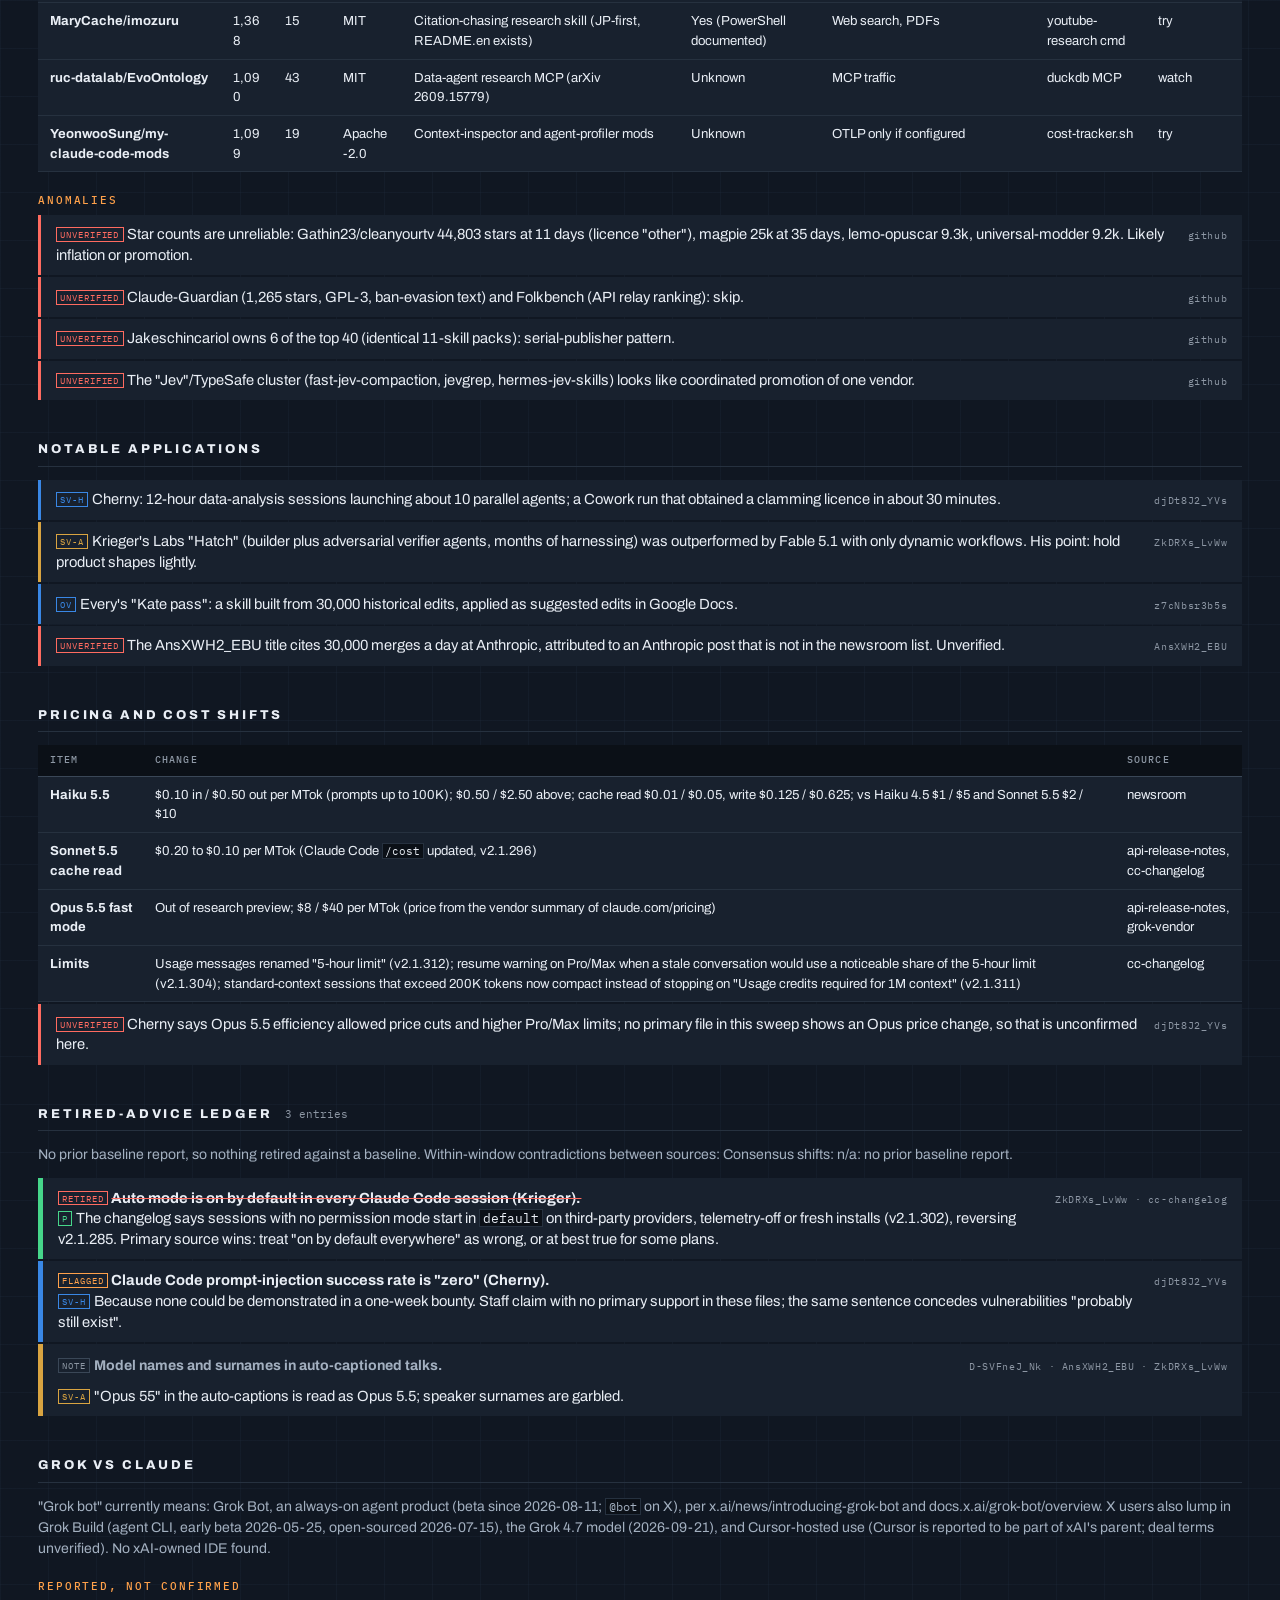
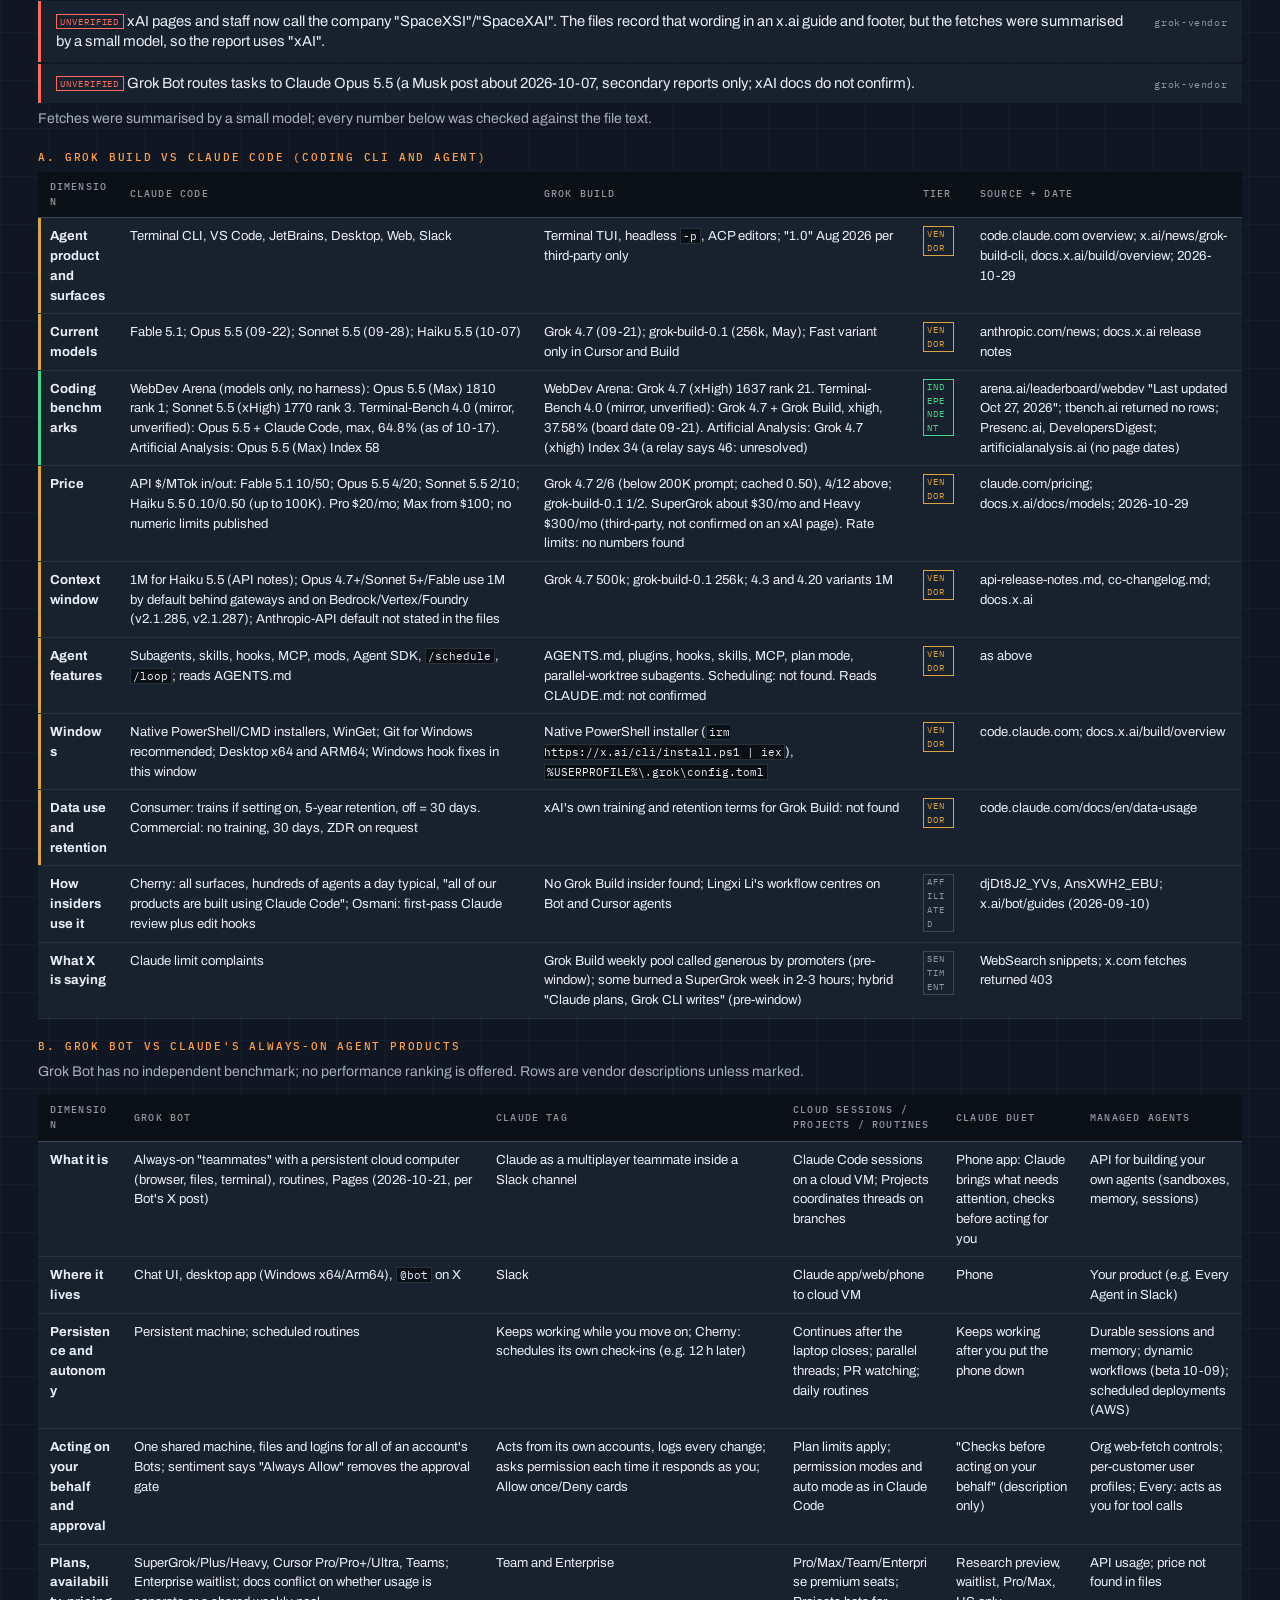
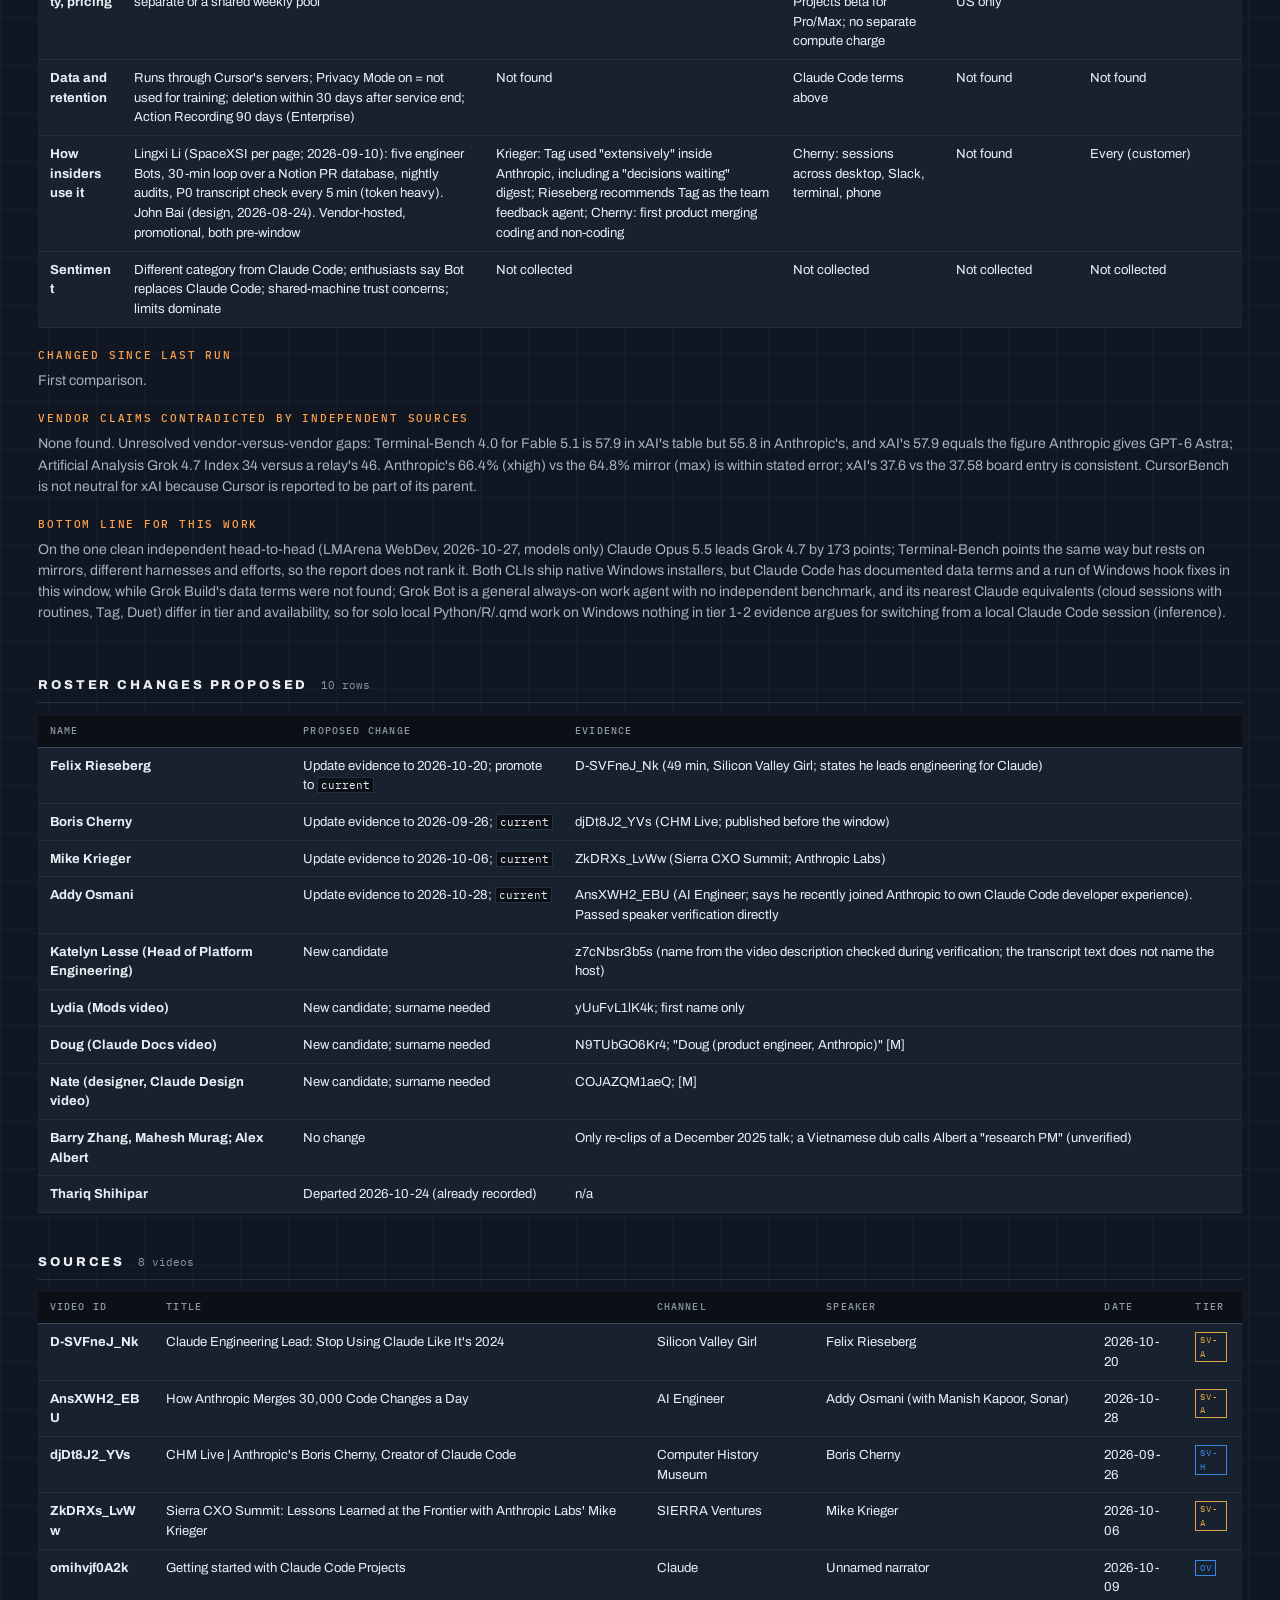
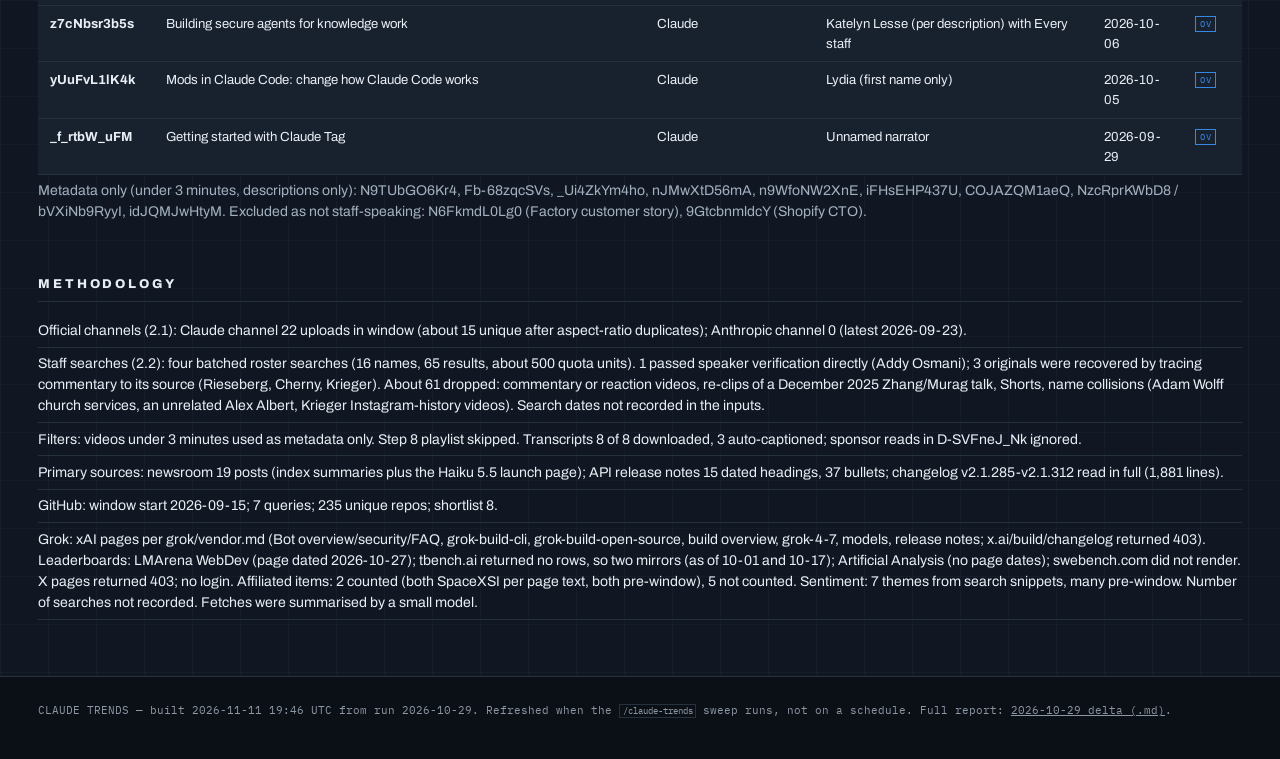
==== commit 87fd9e9e: "chore: RANGER network rename Co-Authored-By: Claude Opus 5.5 <noreply@anthropic.com>" ====
--- a/docs/index.html
+++ b/docs/index.html
@@ -3,7 +3,7 @@
 <head>
 <meta charset="utf-8">
 <meta name="viewport" content="width=device-width, initial-scale=1">
-<title>Claude Trends — RANGE</title>
+<title>Claude Trends — RANGER</title>
 <meta name="description" content="What changed in how people use Claude, from Anthropic primary sources, official channels and staff talks, graded by evidence tier. Run 2026-10-29.">
 <link rel="preconnect" href="https://fonts.googleapis.com">
 <link rel="preconnect" href="https://fonts.gstatic.com" crossorigin>
@@ -413,10 +413,10 @@
 }
 </style>
 <link rel="stylesheet" href="https://gcicc.github.io/suite/network.css">
-<script src="https://gcicc.github.io/suite/network.js" data-section="claude-trends" data-built="2026-11-11 19:29 UTC" data-next="on demand (/claude-trends)" defer></script>
+<script src="https://gcicc.github.io/suite/network.js" data-section="claude-trends" data-built="2026-11-11 19:46 UTC" data-next="on demand (/claude-trends)" defer></script>
 </head>
 <body>
-<noscript><p style="margin:0;padding:.5rem 1rem"><a href="https://gcicc.github.io/suite/">RANGE — all sections</a></p></noscript>
+<noscript><p style="margin:0;padding:.5rem 1rem"><a href="https://gcicc.github.io/suite/">RANGER — all sections</a></p></noscript>
 <header class="bar">
   <h1>Claude Trends</h1>
   <span class="sub">delta sweep 2026-10-29 vs 2026-09-29</span>
@@ -1722,7 +1722,7 @@
 </main>
 <footer>
 
-  <div>CLAUDE TRENDS — built 2026-11-11 19:29 UTC from run 2026-10-29. Refreshed when the <code>/claude-trends</code> sweep runs, not on a schedule. Full report: <a href="../reports/claude-trends-2026-10-29-delta.md">2026-10-29 delta (.md)</a>.</div>
+  <div>CLAUDE TRENDS — built 2026-11-11 19:46 UTC from run 2026-10-29. Refreshed when the <code>/claude-trends</code> sweep runs, not on a schedule. Full report: <a href="https://github.com/gcicc/claude-trends/blob/main/reports/claude-trends-2026-10-29-delta.md">2026-10-29 delta (.md)</a>.</div>
 
 </footer>
 <script id="payload" type="application/json">{"schema":1,"meta":{"date":"2026-10-29","baseline":"2026-09-29","baseline_note":"30-day default; no prior baseline report existed in that folder, so everything in the window is treated as new.","videos":8,"videos_note":"7 uploaded 2026-09-29 to 2026-10-28, plus djDt8J2_YVs (published 2026-09-26, included deliberately).","changelog":{"from":"2.1.285","to":"2.1.312","versions":26,"note":"the file contains no 2.1.297 or 2.1.298"},"headline":"Claude Haiku 5.5 launch ($0.10/$0.50, 1M context, default haiku alias) and the always-on push (Tag, Projects, Duet)","report":"../reports/claude-trends-2026-10-29-delta.md"},"tiers":{"P":"Anthropic primary file (newsroom, API release notes, Claude Code changelog)","OV":"Official-channel video, human captions","SV-h":"Staff talk, human captions","SV-a":"Staff talk, auto-captioned: content reliable, exact wording paraphrased","M":"Description-only metadata for a short upload","vendor":"Grok comparison: vendor-reported (both sides)","affiliated":"Grok comparison: affiliated practitioners; not evidence of performance","independent":"Grok comparison: independent leaderboard; the only tier that may decide a head-to-head","sentiment":"Grok comparison: X posts and threads; sentiment, never evidence of performance","unverified":"Reported, not confirmed"},"sources":[{"id":"newsroom","name":"Anthropic newsroom","fetched_at":"2026-10-29","status":"ok","note":"19 posts: index summaries plus the Haiku 5.5 launch page"},{"id":"api-release-notes","name":"API release notes","fetched_at":"2026-10-29","status":"ok","note":"15 dated headings, 37 bullets"},{"id":"cc-changelog","name":"Claude Code changelog","fetched_at":"2026-10-29","status":"ok","note":"v2.1.285-v2.1.312 read in full (1,881 lines)"},{"id":"yt-official","name":"YouTube official channels","fetched_at":"2026-10-29","status":"ok","note":"Claude channel 22 uploads in window (about 15 unique); Anthropic channel 0 (latest 2026-09-23)"},{"id":"yt-staff","name":"YouTube staff search","fetched_at":"2026-10-29","status":"ok","note":"four batched roster searches, 16 names, 65 results, about 500 quota units"},{"id":"github","name":"GitHub pass","fetched_at":"2026-10-29","status":"ok","note":"window from 2026-09-15; 7 queries; 235 unique repos; shortlist 8"},{"id":"grok-vendor","name":"xAI vendor pages","fetched_at":"2026-10-29","status":"ok","note":"x.ai/build/changelog returned 403; fetches summarised by a small model"},{"id":"lmarena","name":"LMArena WebDev","fetched_at":"2026-10-29","status":"ok","note":"page dated 2026-10-27"},{"id":"tbench","name":"tbench.ai","fetched_at":"2026-10-29","status":"failed","note":"returned no rows; two mirrors used instead (as of 10-01 and 10-17)"},{"id":"swebench","name":"swebench.com","fetched_at":"2026-10-29","status":"failed","note":"did not render"},{"id":"x-com","name":"X (x.com)","fetched_at":"2026-10-29","status":"failed","note":"pages returned 403; no login; sentiment from search snippets"}],"sections":{"exec_summary":[{"text":"Claude Haiku 5.5 launched 2026-10-07 (`claude-haiku-5-5`): 1M context, $0.10 in / $0.50 out per MTok for prompts of 100K tokens or less, $0.50 / $2.50 above; it is now the default `haiku` alias in Claude Code (v2.1.293). Sonnet 5.5 cache reads were cut from $0.20 to $0.10 the same day.","tier":"P","src":["newsroom","api-release-notes","cc-changelog"]},{"text":"Anthropic is pushing always-on, multi-agent surfaces: Claude Tag (Slack), Claude Code Projects (beta, Pro/Max), cloud sessions, Managed Agents dynamic workflows (beta, 10-09) and Claude Duet (research preview, waitlist). Cherny describes Tag and Projects as the bets that may eventually replace Claude Code itself.","tier":"OV","src":["newsroom","_f_rtbW_uFM","omihvjf0A2k","djDt8J2_YVs"]},{"text":"Claude Code gained Mods (v2.1.287, 2026-10-01), plugins that change rendering, prompts and tool calls, alongside idle compaction, default-on fork subagents, review levels (Quick/Standard/Deep) for the GitHub Code Review service (v2.1.304; org-level, PR-based, distinct from the local `/code-review` command) and a cluster of Windows PowerShell hook fixes.","tier":"P","src":["cc-changelog","yUuFvL1lK4k"]},{"text":"Platform and ecosystem: API version 2026-10-21 with major-version SDKs (Apache 2.0), Agent Skills donated to the Agentic AI Foundation (10-22), Sonnet 4.5 retirement set for 2026-11-30, and an S-1 filing (10-26).","tier":"P","src":["api-release-notes","newsroom"]},{"text":"Grok comparison (first run): the only clean independent head-to-head is LMArena WebDev (2026-10-27, models only), Claude Opus 5.5 1810 vs Grok 4.7 1637. Grok Bot is a different product category from Claude Code and has no independent benchmark.","tier":"independent","src":["lmarena","grok-vendor"]}],"features":[{"area":"Models","items":[{"text":"Haiku 5.5: first Haiku-class model with an effort parameter; 128k max output; adaptive thinking on by default; on Claude API, Bedrock, Claude Platform on AWS, Google Cloud, Microsoft Foundry. Breaking changes vs Haiku 4.5 return 400s: manual `budget_tokens`, `temperature`/`top_p`/`top_k`, assistant prefill, `computer_20250124`. (10-07)","tier":"P","src":["api-release-notes"]},{"text":"Opus 5.5 fast mode left research preview 2026-10-15 (no access request; header optional); also on Microsoft Foundry. The \"(research preview)\" label was removed from `/fast` in v2.1.304.","tier":"P","src":["api-release-notes","cc-changelog"]},{"text":"Sonnet 4.5 (`claude-sonnet-4-5-20250929`) deprecated; retirement on Claude API 2026-11-30. (09-30)","tier":"P","src":["api-release-notes"]},{"text":"No Opus, Sonnet or Fable launch posts in the window.","tier":"P","src":["newsroom"]}]},{"area":"Claude Code CLI (v2.1.285-v2.1.312)","items":[{"text":"Mods (v2.1.287): a mod is a plugin whose `hook.json` gains a `modules` key pointing at a TypeScript file that registers functions on internal events (render, tool call, permission check, prompt), Express-middleware style; the demo hides email addresses on screen until hover.","tier":"P","src":["cc-changelog","yUuFvL1lK4k"]},{"text":"Built-in \"You should know\" mod, a side agent that flags what you or Claude may miss (v2.1.287, first-party sessions with telemetry on).","tier":"P","src":["cc-changelog"]},{"text":"Idle compaction (v2.1.299): a 200K+ token conversation idle about 54 minutes is compacted before the one-hour prompt cache expires; `\"idleCompaction\": false` turns it off.","tier":"P","src":["cc-changelog"]},{"text":"Fork subagents on by default in `claude -p`, Agent SDK, desktop app and VS Code (v2.1.302); Agent tool gets an `effort` parameter (v2.1.292); subagent `autoCompactWindow` (v2.1.296).","tier":"P","src":["cc-changelog"]},{"text":"Auto mode: `/auto-mode-setup` (v2.1.304), `CLAUDE_CODE_AUTO_MODE_MODEL` (v2.1.302). Hooks: `onFailure: \"block\"` (v2.1.295). `ultrathink` now runs its turn at xhigh effort (v2.1.311).","tier":"P","src":["cc-changelog"]},{"text":"Code Review: Quick / Standard (default) / Deep levels (v2.1.304); `@claude review stop` (v2.1.307).","tier":"P","src":["cc-changelog"]},{"text":"Windows: PowerShell hooks now block on exit code 2 and fail closed when Git for Windows is missing (v2.1.299, v2.1.309, v2.1.310); git commands faster (v2.1.309, v2.1.304); exFAT/FAT32 write refusals fixed (v2.1.302); PowerShell tool finds plugin `bin/` commands (v2.1.302); stdio MCP servers shut down gracefully (v2.1.296).","tier":"P","src":["cc-changelog"]}]},{"area":"Skills, plugins, MCP","items":[{"text":"Agent Skills open standard donated to the Agentic AI Foundation 2026-10-22; the newsroom index says more than 70 platforms adopted it (index summary only; the post itself was not fetched).","tier":"P","src":["newsroom"]},{"text":"MCP protocol version 2026-07-28 is negotiated by default for stdio servers (v2.1.292) and claude.ai connectors (v2.1.295); `MCP_PROTOCOL_NEGOTIATION=legacy` opts out.","tier":"P","src":["cc-changelog"]}]},{"area":"Routines, cloud sessions, Projects","items":[{"text":"Claude Code Projects: one conversation coordinates threads, each a full session on its own branch in the cloud; threads watch PRs and fix CI; daily routine checks; beta, rolling out to Pro and Max.","tier":"OV","src":["omihvjf0A2k"]},{"text":"Cloud sessions: own VM, continue while you are away, start from phone; count toward plan limits with no separate compute charge.","tier":"M","src":["nJMwXtD56mA"]},{"text":"Cloud routines get an effort picker (v2.1.312); cloud sessions and Remote Control can be gated by Enterprise custom roles (v2.1.310).","tier":"P","src":["cc-changelog"]}]},{"area":"Claude Tag (Slack)","items":[{"text":"Claude in a team channel: remembers channel instructions, works from its own accounts, logs every change, asks permission before acting on your behalf; Team and Enterprise.","tier":"OV","src":["_f_rtbW_uFM"]},{"text":"Changelog adds Slack Connect channels (off by default), Allow once/Deny cards, `!fast`, analytics and spend limits; API beta for Tag settings 2026-10-23.","tier":"P","src":["cc-changelog","api-release-notes"]}]},{"area":"Desktop and apps (descriptions only)","items":[{"text":"Chat and Cowork merged into one Claude; Docs, Slides, Design out of beta on all plans including Free (10-19); Dashboards (beta, paid plans) and Motion (beta, Team/Enterprise); Claude Duet (see the Grok section B).","tier":"M","src":["n9WfoNW2XnE","_Ui4ZkYm4ho","Fb-68zqcSVs"]}]},{"area":"API and platform","items":[{"text":"API version 2026-10-21; SDK majors Python 2.0.0, TypeScript 1.0.0, Go 2.0.0, Java 3.0.0, C# 13.0.0, PHP 1.0.0, Ruby 2.0.0, ant CLI 2.0.0; breaking changes independent of API version; licence Apache 2.0 instead of MIT.","tier":"P","src":["api-release-notes"]},{"text":"Managed Agents: dynamic workflows (beta, `managed-agents-2026-04-01`, 10-09); scheduled deployments on Claude Platform on AWS (10-14); `web_fetch` limited to URLs already in session context (10-07, anti-exfiltration); org-level web fetch off switch (10-20).","tier":"P","src":["api-release-notes"]},{"text":"User profiles (`/v1/user_profiles`) for per-customer enforcement; OpenTelemetry export beta (10-14); Admin API out of beta (09-30); Claude Models on Google Cloud (10-22); Max and Team plans now include monthly API credits (10-07).","tier":"P","src":["api-release-notes"]}]}],"workflows":[{"text":"Adversarial review, then a judge. Spin off several Claude threads whose only task is to prove the work wrong, then use another Claude to validate the criticisms; prefer hard outside evidence, because \"the current session\" is a poor judge of its own work. Rieseberg describes running it in Projects with five threads.","tier":"SV-a","src":["D-SVFneJ_Nk"]},{"text":"Verification evidence on every PR. Claude does a first-pass review that exercises the change like a user (browser, end-to-end, linting); edit hooks study diffs; team taste lives in CLAUDE.md/AGENTS.md; humans check the agent's evidence (screenshots, video).","tier":"SV-a","src":["AnsXWH2_EBU"]},{"text":"Give Claude raw data and tools, not curated slices, and document tools well; \"model experience\" as a design test. Rieseberg's own caution: upfront setup cost is real.","tier":"SV-a","src":["D-SVFneJ_Nk"]},{"text":"Be sparing with skills. Rieseberg says Anthropic's official guidance is to be careful because a skill's usefulness decays fast, and removing a skill can improve output; most useful where you have an eval.","tier":"SV-a","src":["D-SVFneJ_Nk"]},{"text":"Projects economics: coordinator on low effort, threads on a smaller model, switch up for hard tasks; Projects burn plan limits faster than one session.","tier":"OV","src":["omihvjf0A2k"]},{"text":"Sandbox plus auto mode instead of yes/no prompts. Cherny: prompts became \"security theater\"; a second model without conversation context judges each command. The sandbox is opt-in in Claude Code and on by default in Cowork.","tier":"SV-h","src":["djDt8J2_YVs"]},{"text":"One shared company agent in Slack instead of one agent per person, built on Managed Agents (sandboxes, memory, session control); agent acts as a separate entity but on the requester's behalf for tool calls. Guests are Every staff, not Anthropic.","tier":"OV","src":["z7cNbsr3b5s"]}],"tools":[{"text":"Claude-native: Claude Tag, Mods, Claude Code Projects, Claude Duet, Claude for Google Workspace (details not fetched), Claude in Chrome (many v2.1.2xx fixes).","tier":"P","src":["idJQMJwHtyM","cc-changelog"]},{"text":"Adjacent: Every Agent (Slack agent on Managed Agents); Sonar verification layers; Stripe Link, cited by Krieger as a model for agent purchase approvals, not an integration.","tier":"OV","src":["z7cNbsr3b5s","AnsXWH2_EBU","ZkDRXs_LvWw"]},{"text":"Not counted: Dig AI is a sponsor read inside D-SVFneJ_Nk. \"Muse\" and \"Instinct\" and a \"model hardware standard\" are named by Krieger; none appears in the primary files, and the spellings are caption-uncertain.","tier":"unverified","src":["D-SVFneJ_Nk","ZkDRXs_LvWw"]}],"github":{"window":"Repos created on or after 2026-09-15; 7 queries; 235 unique repos; shortlist 8. READMEs skimmed, nothing installed.","rows":[{"repo":"tamaratran/fast-jev-compaction","stars":7795,"age_days":41,"licence":"MIT","what":"Pre-compact plugin using TypeSafe \"Jev\" API","windows":"Node plugin, untested","leaves":"Full transcript to TypeSafe; `TYPESAFE_API_KEY`","overlap":"pre-compact.sh","verdict":"watch"},{"repo":"dzhng/jevgrep","stars":3062,"age_days":32,"licence":"MIT","what":"Code search","windows":"Yes (Node 22+)","leaves":"Code snippets; Vercel/TypeSafe/OpenRouter key","overlap":"none","verdict":"skip"},{"repo":"yetone/magpie","stars":25219,"age_days":35,"licence":"MIT","what":"Local gateway routing to other providers, account rotation on quota","windows":"Yes","leaves":"Traffic routed to other providers","overlap":"none","verdict":"watch (ToS risk)"},{"repo":"QingYunA/answer-me-with-html","stars":4636,"age_days":26,"licence":"MIT","what":"Skill returning offline HTML answers","windows":"Skill, likely","leaves":"None stated","overlap":"Artifact tooling","verdict":"try"},{"repo":"t3dotgg/tstack","stars":2339,"age_days":4,"licence":"MIT","what":"Skill pack; council skill calls 3 other providers","windows":"Skills","leaves":"Prompts to 3 providers","overlap":"code-reviewer agent","verdict":"watch (4 days old)"},{"repo":"MaryCache/imozuru","stars":1368,"age_days":15,"licence":"MIT","what":"Citation-chasing research skill (JP-first, README.en exists)","windows":"Yes (PowerShell documented)","leaves":"Web search, PDFs","overlap":"youtube-research cmd","verdict":"try"},{"repo":"ruc-datalab/EvoOntology","stars":1090,"age_days":43,"licence":"MIT","what":"Data-agent research MCP (arXiv 2609.15779)","windows":"Unknown","leaves":"MCP traffic","overlap":"duckdb MCP","verdict":"watch"},{"repo":"YeonwooSung/my-claude-code-mods","stars":1099,"age_days":19,"licence":"Apache-2.0","what":"Context-inspector and agent-profiler mods","windows":"Unknown","leaves":"OTLP only if configured","overlap":"cost-tracker.sh","verdict":"try"}],"anomalies":[{"text":"Star counts are unreliable: Gathin23/cleanyourtv 44,803 stars at 11 days (licence \"other\"), magpie 25k at 35 days, lemo-opuscar 9.3k, universal-modder 9.2k. Likely inflation or promotion.","tier":"unverified","src":["github"]},{"text":"Claude-Guardian (1,265 stars, GPL-3, ban-evasion text) and Folkbench (API relay ranking): skip.","tier":"unverified","src":["github"]},{"text":"Jakeschincariol owns 6 of the top 40 (identical 11-skill packs): serial-publisher pattern.","tier":"unverified","src":["github"]},{"text":"The \"Jev\"/TypeSafe cluster (fast-jev-compaction, jevgrep, hermes-jev-skills) looks like coordinated promotion of one vendor.","tier":"unverified","src":["github"]}]},"applications":[{"text":"Cherny: 12-hour data-analysis sessions launching about 10 parallel agents; a Cowork run that obtained a clamming licence in about 30 minutes.","tier":"SV-h","src":["djDt8J2_YVs"]},{"text":"Krieger's Labs \"Hatch\" (builder plus adversarial verifier agents, months of harnessing) was outperformed by Fable 5.1 with only dynamic workflows. His point: hold product shapes lightly.","tier":"SV-a","src":["ZkDRXs_LvWw"]},{"text":"Every's \"Kate pass\": a skill built from 30,000 historical edits, applied as suggested edits in Google Docs.","tier":"OV","src":["z7cNbsr3b5s"]},{"text":"The AnsXWH2_EBU title cites 30,000 merges a day at Anthropic, attributed to an Anthropic post that is not in the newsroom list. Unverified.","tier":"unverified","src":["AnsXWH2_EBU"]}],"pricing":[{"item":"Haiku 5.5","change":"$0.10 in / $0.50 out per MTok (prompts up to 100K); $0.50 / $2.50 above; cache read $0.01 / $0.05, write $0.125 / $0.625; vs Haiku 4.5 $1 / $5 and Sonnet 5.5 $2 / $10","tier":"P","src":["newsroom"]},{"item":"Sonnet 5.5 cache read","change":"$0.20 to $0.10 per MTok (Claude Code `/cost` updated, v2.1.296)","tier":"P","src":["api-release-notes","cc-changelog"]},{"item":"Opus 5.5 fast mode","change":"Out of research preview; $8 / $40 per MTok (price from the vendor summary of claude.com/pricing)","tier":"P","src":["api-release-notes","grok-vendor"]},{"item":"Limits","change":"Usage messages renamed \"5-hour limit\" (v2.1.312); resume warning on Pro/Max when a stale conversation would use a noticeable share of the 5-hour limit (v2.1.304); standard-context sessions that exceed 200K tokens now compact instead of stopping on \"Usage credits required for 1M context\" (v2.1.311)","tier":"P","src":["cc-changelog"]}],"pricing_note":{"text":"Cherny says Opus 5.5 efficiency allowed price cuts and higher Pro/Max limits; no primary file in this sweep shows an Opus price change, so that is unconfirmed here.","tier":"unverified","src":["djDt8J2_YVs"]},"consensus_shifts":{"note":"n/a: no prior baseline report.","items":[]},"contradictions":{"note":"No prior baseline report, so nothing retired against a baseline. Within-window contradictions between sources:","items":[{"claim":"Auto mode is on by default in every Claude Code session (Krieger).","status":"retired","text":"The changelog says sessions with no permission mode start in `default` on third-party providers, telemetry-off or fresh installs (v2.1.302), reversing v2.1.285. Primary source wins: treat \"on by default everywhere\" as wrong, or at best true for some plans.","tier":"P","src":["ZkDRXs_LvWw","cc-changelog"]},{"claim":"Claude Code prompt-injection success rate is \"zero\" (Cherny).","status":"flagged","text":"Because none could be demonstrated in a one-week bounty. Staff claim with no primary support in these files; the same sentence concedes vulnerabilities \"probably still exist\".","tier":"SV-h","src":["djDt8J2_YVs"]},{"claim":"Model names and surnames in auto-captioned talks.","status":"note","text":"\"Opus 55\" in the auto-captions is read as Opus 5.5; speaker surnames are garbled.","tier":"SV-a","src":["D-SVFneJ_Nk","AnsXWH2_EBU","ZkDRXs_LvWw"]}]},"grok":{"mapping":"\"Grok bot\" currently means: Grok Bot, an always-on agent product (beta since 2026-08-11; `@bot` on X), per x.ai/news/introducing-grok-bot and docs.x.ai/grok-bot/overview. X users also lump in Grok Build (agent CLI, early beta 2026-05-25, open-sourced 2026-07-15), the Grok 4.7 model (2026-09-21), and Cursor-hosted use (Cursor is reported to be part of xAI's parent; deal terms unverified). No xAI-owned IDE found.","unverified":[{"text":"xAI pages and staff now call the company \"SpaceXSI\"/\"SpaceXAI\". The files record that wording in an x.ai guide and footer, but the fetches were summarised by a small model, so the report uses \"xAI\".","tier":"unverified","src":["grok-vendor"]},{"text":"Grok Bot routes tasks to Claude Opus 5.5 (a Musk post about 2026-10-07, secondary reports only; xAI docs do not confirm).","tier":"unverified","src":["grok-vendor"]}],"tier_key":"Fetches were summarised by a small model; every number below was checked against the file text.","pairings":[{"id":"A","title":"Grok Build vs Claude Code (coding CLI and agent)","columns":["Dimension","Claude Code","Grok Build","Tier","Source + date"],"tier_col":3,"rows":[["Agent product and surfaces","Terminal CLI, VS Code, JetBrains, Desktop, Web, Slack","Terminal TUI, headless `-p`, ACP editors; \"1.0\" Aug 2026 per third-party only","vendor","code.claude.com overview; x.ai/news/grok-build-cli, docs.x.ai/build/overview; 2026-10-29"],["Current models","Fable 5.1; Opus 5.5 (09-22); Sonnet 5.5 (09-28); Haiku 5.5 (10-07)","Grok 4.7 (09-21); grok-build-0.1 (256k, May); Fast variant only in Cursor and Build","vendor","anthropic.com/news; docs.x.ai release notes"],["Coding benchmarks","WebDev Arena (models only, no harness): Opus 5.5 (Max) 1810 rank 1; Sonnet 5.5 (xHigh) 1770 rank 3. Terminal-Bench 4.0 (mirror, unverified): Opus 5.5 + Claude Code, max, 64.8% (as of 10-17). Artificial Analysis: Opus 5.5 (Max) Index 58","WebDev Arena: Grok 4.7 (xHigh) 1637 rank 21. Terminal-Bench 4.0 (mirror, unverified): Grok 4.7 + Grok Build, xhigh, 37.58% (board date 09-21). Artificial Analysis: Grok 4.7 (xhigh) Index 34 (a relay says 46: unresolved)","independent","arena.ai/leaderboard/webdev \"Last updated Oct 27, 2026\"; tbench.ai returned no rows; Presenc.ai, DevelopersDigest; artificialanalysis.ai (no page dates)"],["Price","API $/MTok in/out: Fable 5.1 10/50; Opus 5.5 4/20; Sonnet 5.5 2/10; Haiku 5.5 0.10/0.50 (up to 100K). Pro $20/mo; Max from $100; no numeric limits published","Grok 4.7 2/6 (below 200K prompt; cached 0.50), 4/12 above; grok-build-0.1 1/2. SuperGrok about $30/mo and Heavy $300/mo (third-party, not confirmed on an xAI page). Rate limits: no numbers found","vendor","claude.com/pricing; docs.x.ai/docs/models; 2026-10-29"],["Context window","1M for Haiku 5.5 (API notes); Opus 4.7+/Sonnet 5+/Fable use 1M by default behind gateways and on Bedrock/Vertex/Foundry (v2.1.285, v2.1.287); Anthropic-API default not stated in the files","Grok 4.7 500k; grok-build-0.1 256k; 4.3 and 4.20 variants 1M","vendor","api-release-notes.md, cc-changelog.md; docs.x.ai"],["Agent features","Subagents, skills, hooks, MCP, mods, Agent SDK, `/schedule`, `/loop`; reads AGENTS.md","AGENTS.md, plugins, hooks, skills, MCP, plan mode, parallel-worktree subagents. Scheduling: not found. Reads CLAUDE.md: not confirmed","vendor","as above"],["Windows","Native PowerShell/CMD installers, WinGet; Git for Windows recommended; Desktop x64 and ARM64; Windows hook fixes in this window","Native PowerShell installer (`irm https://x.ai/cli/install.ps1 | iex`), `%USERPROFILE%\\.grok\\config.toml`","vendor","code.claude.com; docs.x.ai/build/overview"],["Data use and retention","Consumer: trains if setting on, 5-year retention, off = 30 days. Commercial: no training, 30 days, ZDR on request","xAI's own training and retention terms for Grok Build: not found","vendor","code.claude.com/docs/en/data-usage"],["How insiders use it","Cherny: all surfaces, hundreds of agents a day typical, \"all of our products are built using Claude Code\"; Osmani: first-pass Claude review plus edit hooks","No Grok Build insider found; Lingxi Li's workflow centres on Bot and Cursor agents","affiliated","djDt8J2_YVs, AnsXWH2_EBU; x.ai/bot/guides (2026-09-10)"],["What X is saying","Claude limit complaints","Grok Build weekly pool called generous by promoters (pre-window); some burned a SuperGrok week in 2-3 hours; hybrid \"Claude plans, Grok CLI writes\" (pre-window)","sentiment","WebSearch snippets; x.com fetches returned 403"]]},{"id":"B","title":"Grok Bot vs Claude's always-on agent products","note":"Grok Bot has no independent benchmark; no performance ranking is offered. Rows are vendor descriptions unless marked.","columns":["Dimension","Grok Bot","Claude Tag","Cloud sessions / Projects / routines","Claude Duet","Managed Agents"],"tier_col":null,"rows":[["What it is","Always-on \"teammates\" with a persistent cloud computer (browser, files, terminal), routines, Pages (2026-10-21, per Bot's X post)","Claude as a multiplayer teammate inside a Slack channel","Claude Code sessions on a cloud VM; Projects coordinates threads on branches","Phone app: Claude brings what needs attention, checks before acting for you","API for building your own agents (sandboxes, memory, sessions)"],["Where it lives","Chat UI, desktop app (Windows x64/Arm64), `@bot` on X","Slack","Claude app/web/phone to cloud VM","Phone","Your product (e.g. Every Agent in Slack)"],["Persistence and autonomy","Persistent machine; scheduled routines","Keeps working while you move on; Cherny: schedules its own check-ins (e.g. 12 h later)","Continues after the laptop closes; parallel threads; PR watching; daily routines","Keeps working after you put the phone down","Durable sessions and memory; dynamic workflows (beta 10-09); scheduled deployments (AWS)"],["Acting on your behalf and approval","One shared machine, files and logins for all of an account's Bots; sentiment says \"Always Allow\" removes the approval gate","Acts from its own accounts, logs every change; asks permission each time it responds as you; Allow once/Deny cards","Plan limits apply; permission modes and auto mode as in Claude Code","\"Checks before acting on your behalf\" (description only)","Org web-fetch controls; per-customer user profiles; Every: acts as you for tool calls"],["Plans, availability, pricing","SuperGrok/Plus/Heavy, Cursor Pro/Pro+/Ultra, Teams; Enterprise waitlist; docs conflict on whether usage is separate or a shared weekly pool","Team and Enterprise","Pro/Max/Team/Enterprise premium seats; Projects beta for Pro/Max; no separate compute charge","Research preview, waitlist, Pro/Max, US only","API usage; price not found in files"],["Data and retention","Runs through Cursor's servers; Privacy Mode on = not used for training; deletion within 30 days after service end; Action Recording 90 days (Enterprise)","Not found","Claude Code terms above","Not found","Not found"],["How insiders use it","Lingxi Li (SpaceXSI per page; 2026-09-10): five engineer Bots, 30-min loop over a Notion PR database, nightly audits, P0 transcript check every 5 min (token heavy). John Bai (design, 2026-08-24). Vendor-hosted, promotional, both pre-window","Krieger: Tag used \"extensively\" inside Anthropic, including a \"decisions waiting\" digest; Rieseberg recommends Tag as the team feedback agent; Cherny: first product merging coding and non-coding","Cherny: sessions across desktop, Slack, terminal, phone","Not found","Every (customer)"],["Sentiment","Different category from Claude Code; enthusiasts say Bot replaces Claude Code; shared-machine trust concerns; limits dominate","Not collected","Not collected","Not collected","Not collected"]]}],"changed":"First comparison.","contradicted":"None found. Unresolved vendor-versus-vendor gaps: Terminal-Bench 4.0 for Fable 5.1 is 57.9 in xAI's table but 55.8 in Anthropic's, and xAI's 57.9 equals the figure Anthropic gives GPT-6 Astra; Artificial Analysis Grok 4.7 Index 34 versus a relay's 46. Anthropic's 66.4% (xhigh) vs the 64.8% mirror (max) is within stated error; xAI's 37.6 vs the 37.58 board entry is consistent. CursorBench is not neutral for xAI because Cursor is reported to be part of its parent.","bottom_line":"On the one clean independent head-to-head (LMArena WebDev, 2026-10-27, models only) Claude Opus 5.5 leads Grok 4.7 by 173 points; Terminal-Bench points the same way but rests on mirrors, different harnesses and efforts, so the report does not rank it. Both CLIs ship native Windows installers, but Claude Code has documented data terms and a run of Windows hook fixes in this window, while Grok Build's data terms were not found; Grok Bot is a general always-on work agent with no independent benchmark, and its nearest Claude equivalents (cloud sessions with routines, Tag, Duet) differ in tier and availability, so for solo local Python/R/.qmd work on Windows nothing in tier 1-2 evidence argues for switching from a local Claude Code session (inference)."},"roster_changes":[{"name":"Felix Rieseberg","change":"Update evidence to 2026-10-20; promote to `current`","evidence":"D-SVFneJ_Nk (49 min, Silicon Valley Girl; states he leads engineering for Claude)"},{"name":"Boris Cherny","change":"Update evidence to 2026-09-26; `current`","evidence":"djDt8J2_YVs (CHM Live; published before the window)"},{"name":"Mike Krieger","change":"Update evidence to 2026-10-06; `current`","evidence":"ZkDRXs_LvWw (Sierra CXO Summit; Anthropic Labs)"},{"name":"Addy Osmani","change":"Update evidence to 2026-10-28; `current`","evidence":"AnsXWH2_EBU (AI Engineer; says he recently joined Anthropic to own Claude Code developer experience). Passed speaker verification directly"},{"name":"Katelyn Lesse (Head of Platform Engineering)","change":"New candidate","evidence":"z7cNbsr3b5s (name from the video description checked during verification; the transcript text does not name the host)"},{"name":"Lydia (Mods video)","change":"New candidate; surname needed","evidence":"yUuFvL1lK4k; first name only"},{"name":"Doug (Claude Docs video)","change":"New candidate; surname needed","evidence":"N9TUbGO6Kr4; \"Doug (product engineer, Anthropic)\" [M]"},{"name":"Nate (designer, Claude Design video)","change":"New candidate; surname needed","evidence":"COJAZQM1aeQ; [M]"},{"name":"Barry Zhang, Mahesh Murag; Alex Albert","change":"No change","evidence":"Only re-clips of a December 2025 talk; a Vietnamese dub calls Albert a \"research PM\" (unverified)"},{"name":"Thariq Shihipar","change":"Departed 2026-10-24 (already recorded)","evidence":"n/a"}],"sources_table":[{"id":"D-SVFneJ_Nk","title":"Claude Engineering Lead: Stop Using Claude Like It's 2024","channel":"Silicon Valley Girl","speaker":"Felix Rieseberg","date":"2026-10-20","strength":"Staff talk, auto-captioned","tier":"SV-a"},{"id":"AnsXWH2_EBU","title":"How Anthropic Merges 30,000 Code Changes a Day","channel":"AI Engineer","speaker":"Addy Osmani (with Manish Kapoor, Sonar)","date":"2026-10-28","strength":"Staff talk, auto-captioned","tier":"SV-a"},{"id":"djDt8J2_YVs","title":"CHM Live | Anthropic's Boris Cherny, Creator of Claude Code","channel":"Computer History Museum","speaker":"Boris Cherny","date":"2026-09-26","strength":"Staff talk, human captions (published before the window)","tier":"SV-h"},{"id":"ZkDRXs_LvWw","title":"Sierra CXO Summit: Lessons Learned at the Frontier with Anthropic Labs' Mike Krieger","channel":"SIERRA Ventures","speaker":"Mike Krieger","date":"2026-10-06","strength":"Staff talk, auto-captioned","tier":"SV-a"},{"id":"omihvjf0A2k","title":"Getting started with Claude Code Projects","channel":"Claude","speaker":"Unnamed narrator","date":"2026-10-09","strength":"Official channel (captions flagged auto-generated)","tier":"OV"},{"id":"z7cNbsr3b5s","title":"Building secure agents for knowledge work","channel":"Claude","speaker":"Katelyn Lesse (per description) with Every staff","date":"2026-10-06","strength":"Official channel","tier":"OV"},{"id":"yUuFvL1lK4k","title":"Mods in Claude Code: change how Claude Code works","channel":"Claude","speaker":"Lydia (first name only)","date":"2026-10-05","strength":"Official channel","tier":"OV"},{"id":"_f_rtbW_uFM","title":"Getting started with Claude Tag","channel":"Claude","speaker":"Unnamed narrator","date":"2026-09-29","strength":"Official channel","tier":"OV"}],"sources_note":"Metadata only (under 3 minutes, descriptions only): N9TUbGO6Kr4, Fb-68zqcSVs, _Ui4ZkYm4ho, nJMwXtD56mA, n9WfoNW2XnE, iFHsEHP437U, COJAZQM1aeQ, NzcRprKWbD8 / bVXiNb9RyyI, idJQMJwHtyM. Excluded as not staff-speaking: N6FkmdL0Lg0 (Factory customer story), 9GtcbnmldcY (Shopify CTO).","methodology":["Official channels (2.1): Claude channel 22 uploads in window (about 15 unique after aspect-ratio duplicates); Anthropic channel 0 (latest 2026-09-23).","Staff searches (2.2): four batched roster searches (16 names, 65 results, about 500 quota units). 1 passed speaker verification directly (Addy Osmani); 3 originals were recovered by tracing commentary to its source (Rieseberg, Cherny, Krieger). About 61 dropped: commentary or reaction videos, re-clips of a December 2025 Zhang/Murag talk, Shorts, name collisions (Adam Wolff church services, an unrelated Alex Albert, Krieger Instagram-history videos). Search dates not recorded in the inputs.","Filters: videos under 3 minutes used as metadata only. Step 8 playlist skipped. Transcripts 8 of 8 downloaded, 3 auto-captioned; sponsor reads in D-SVFneJ_Nk ignored.","Primary sources: newsroom 19 posts (index summaries plus the Haiku 5.5 launch page); API release notes 15 dated headings, 37 bullets; changelog v2.1.285-v2.1.312 read in full (1,881 lines).","GitHub: window start 2026-09-15; 7 queries; 235 unique repos; shortlist 8.","Grok: xAI pages per grok/vendor.md (Bot overview/security/FAQ, grok-build-cli, grok-build-open-source, build overview, grok-4-7, models, release notes; x.ai/build/changelog returned 403). Leaderboards: LMArena WebDev (page dated 2026-10-27); tbench.ai returned no rows, so two mirrors (as of 10-01 and 10-17); Artificial Analysis (no page dates); swebench.com did not render. X pages returned 403; no login. Affiliated items: 2 counted (both SpaceXSI per page text, both pre-window), 5 not counted. Sentiment: 7 themes from search snippets, many pre-window. Number of searches not recorded. Fetches were summarised by a small model."]}}</script>
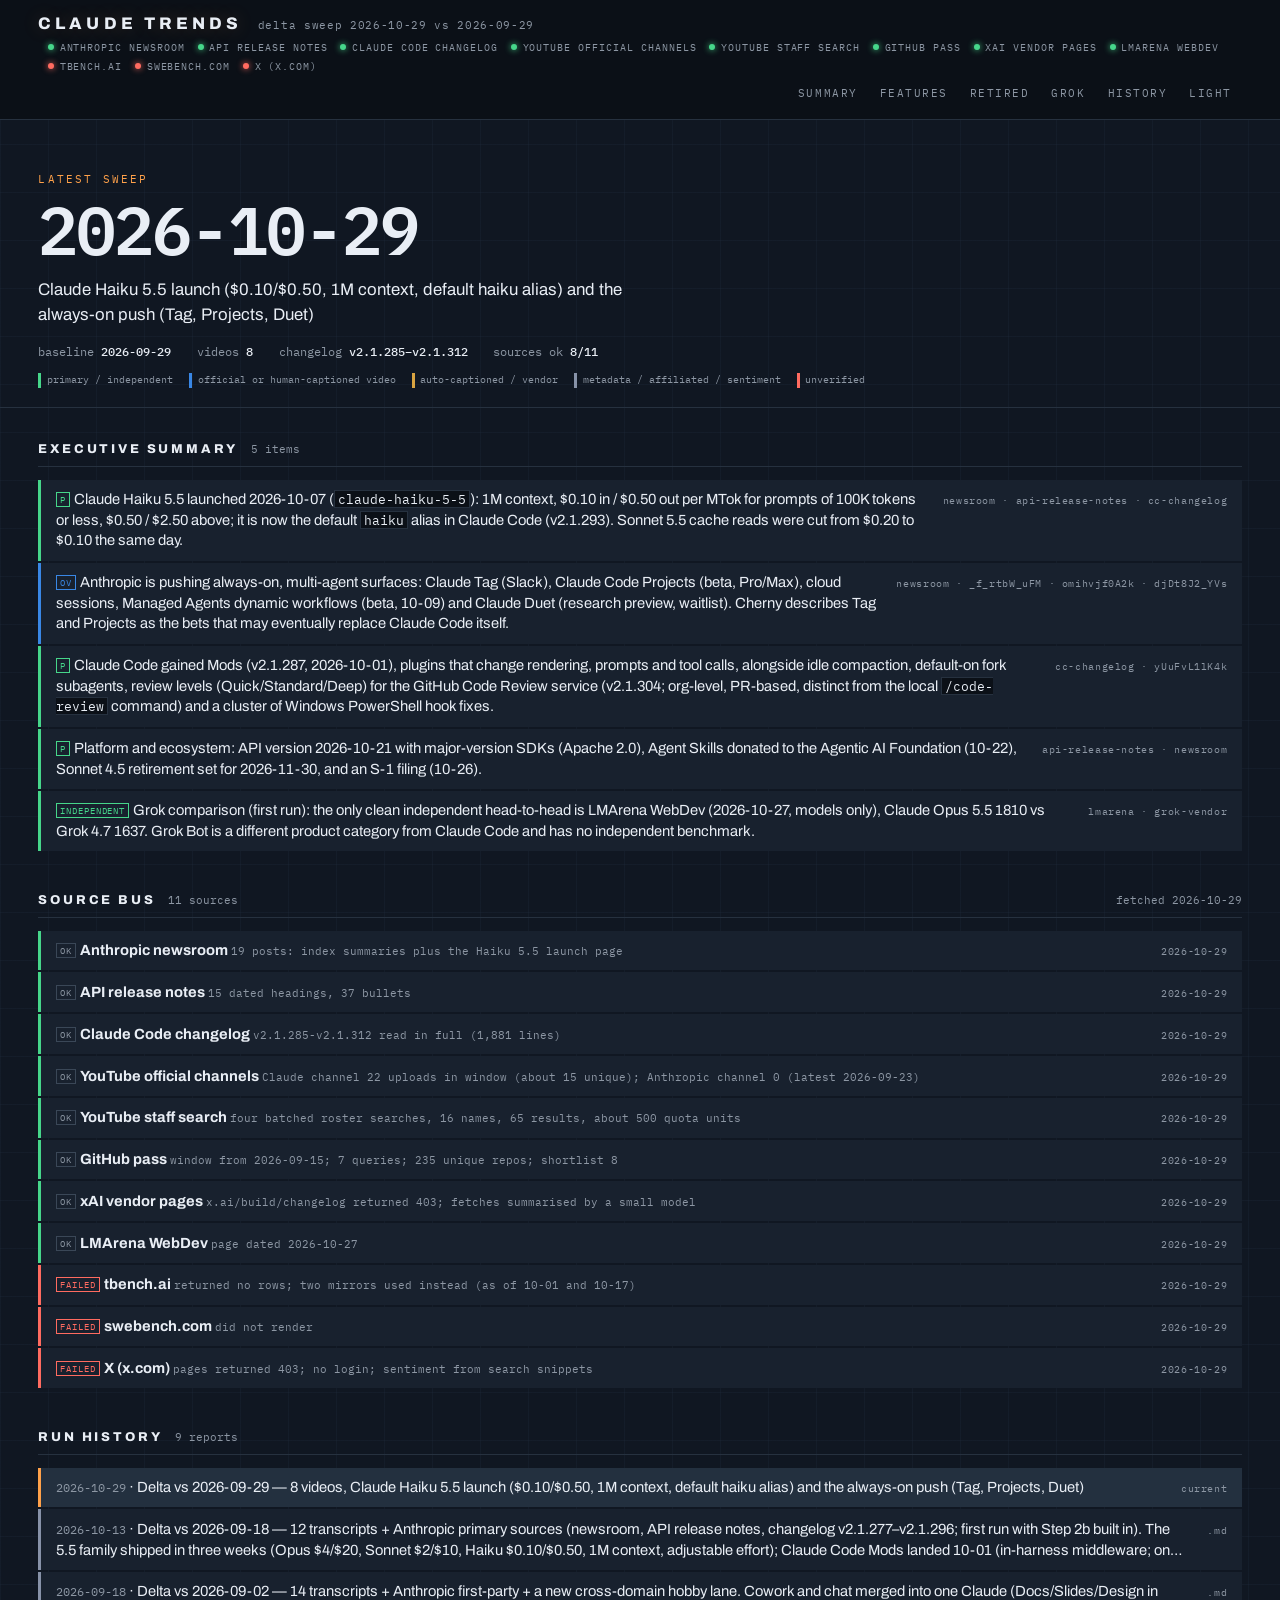
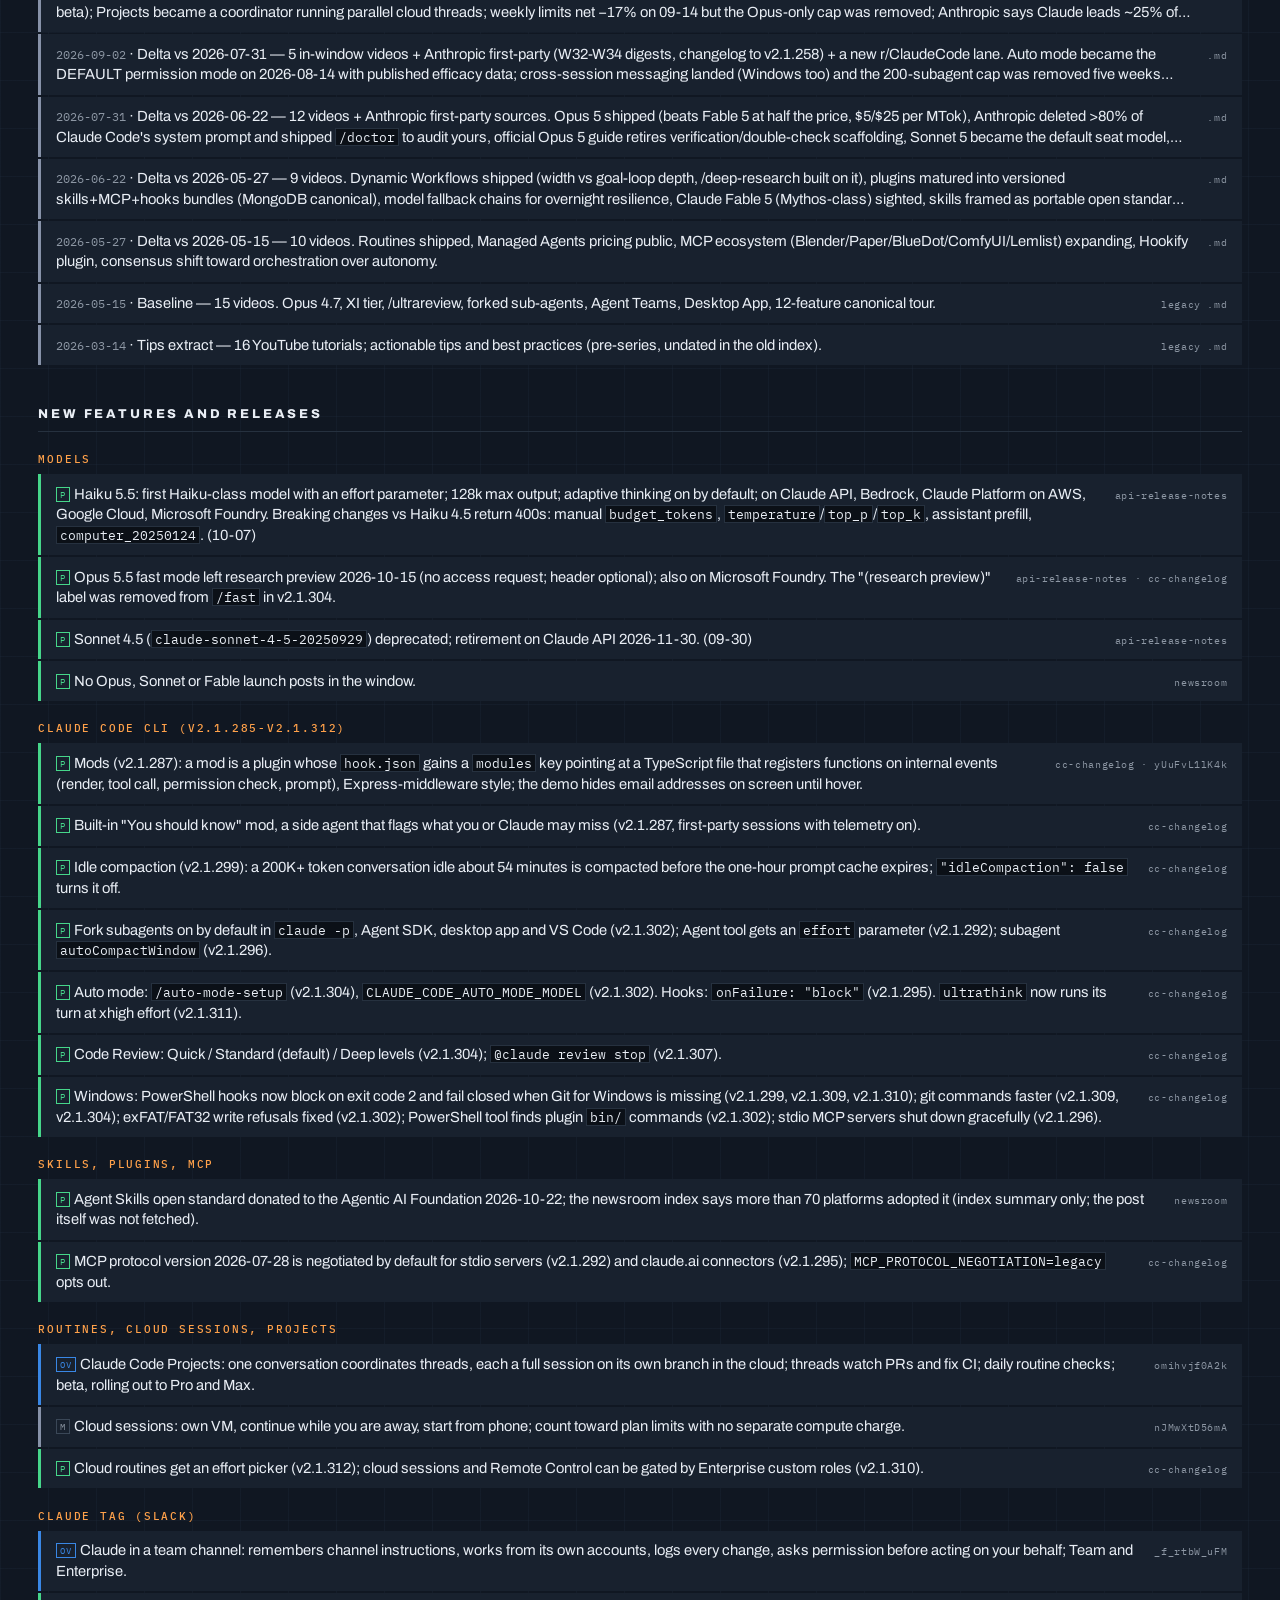
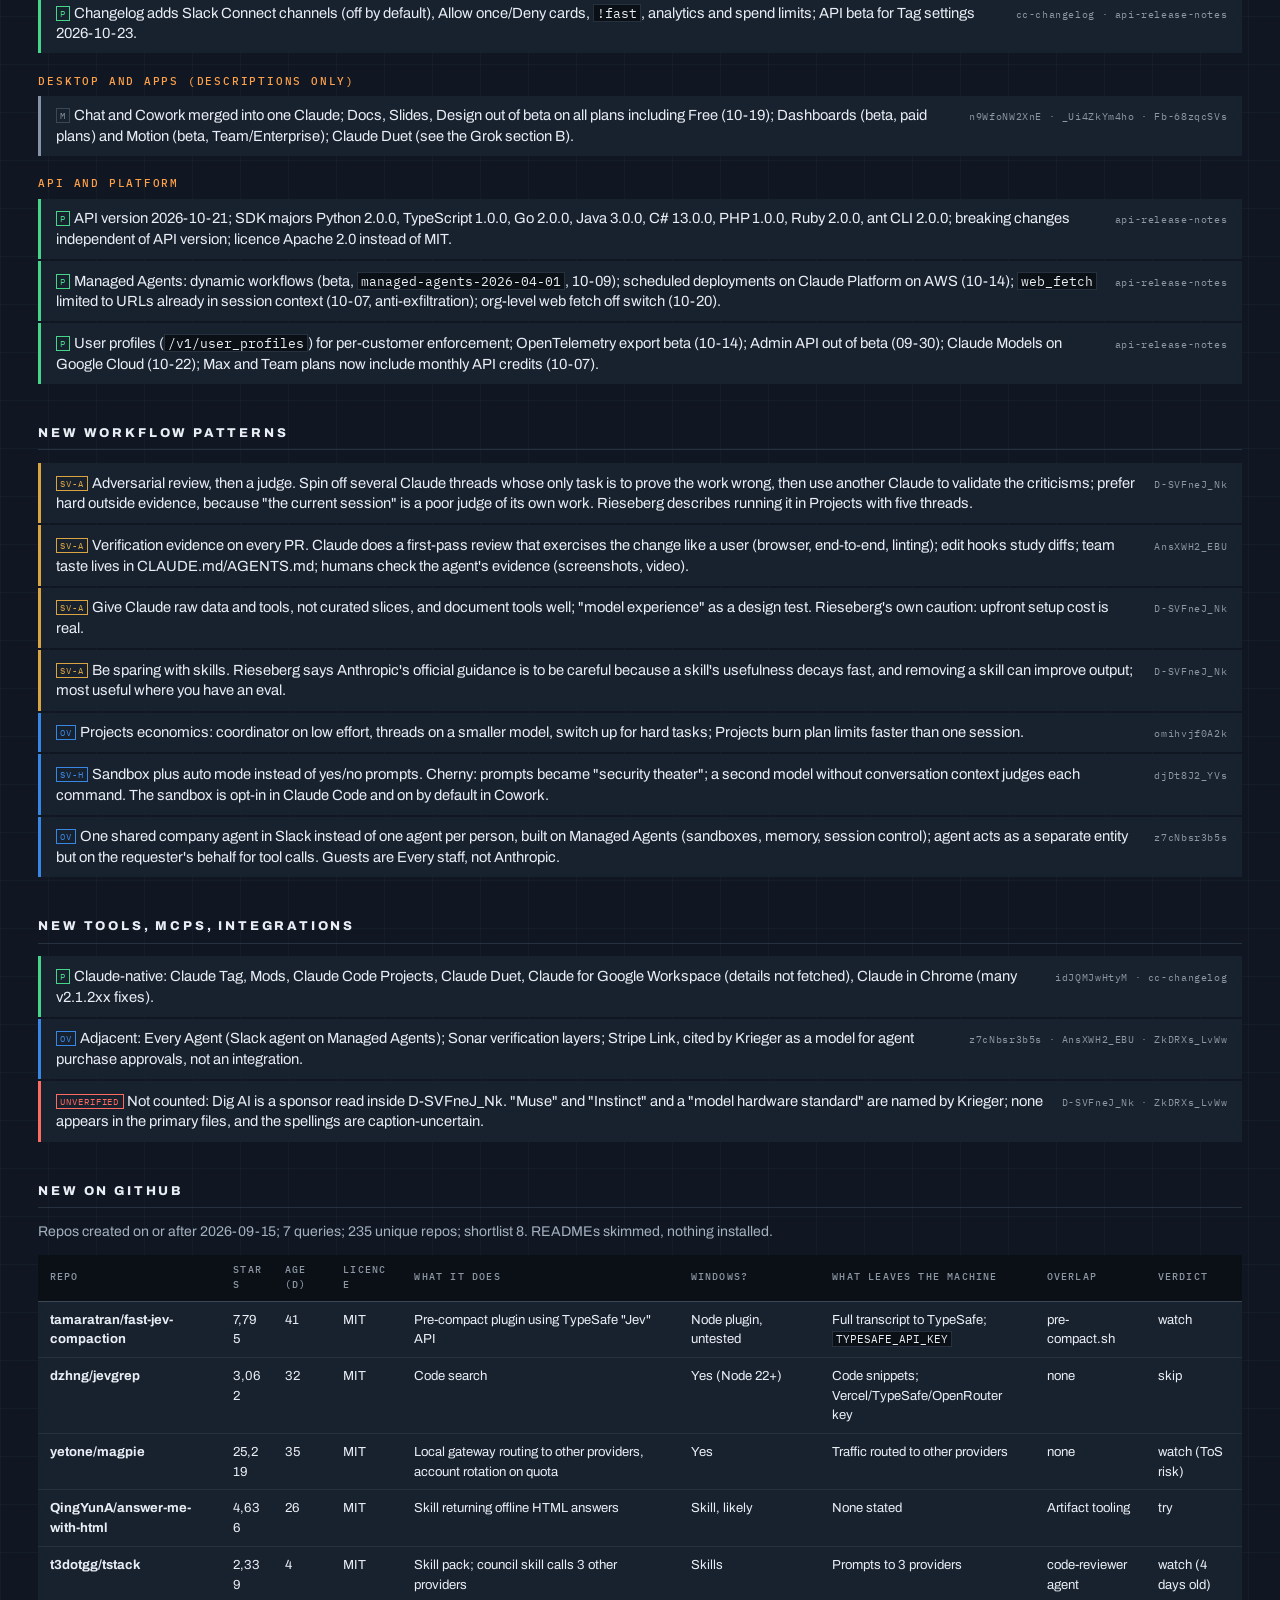
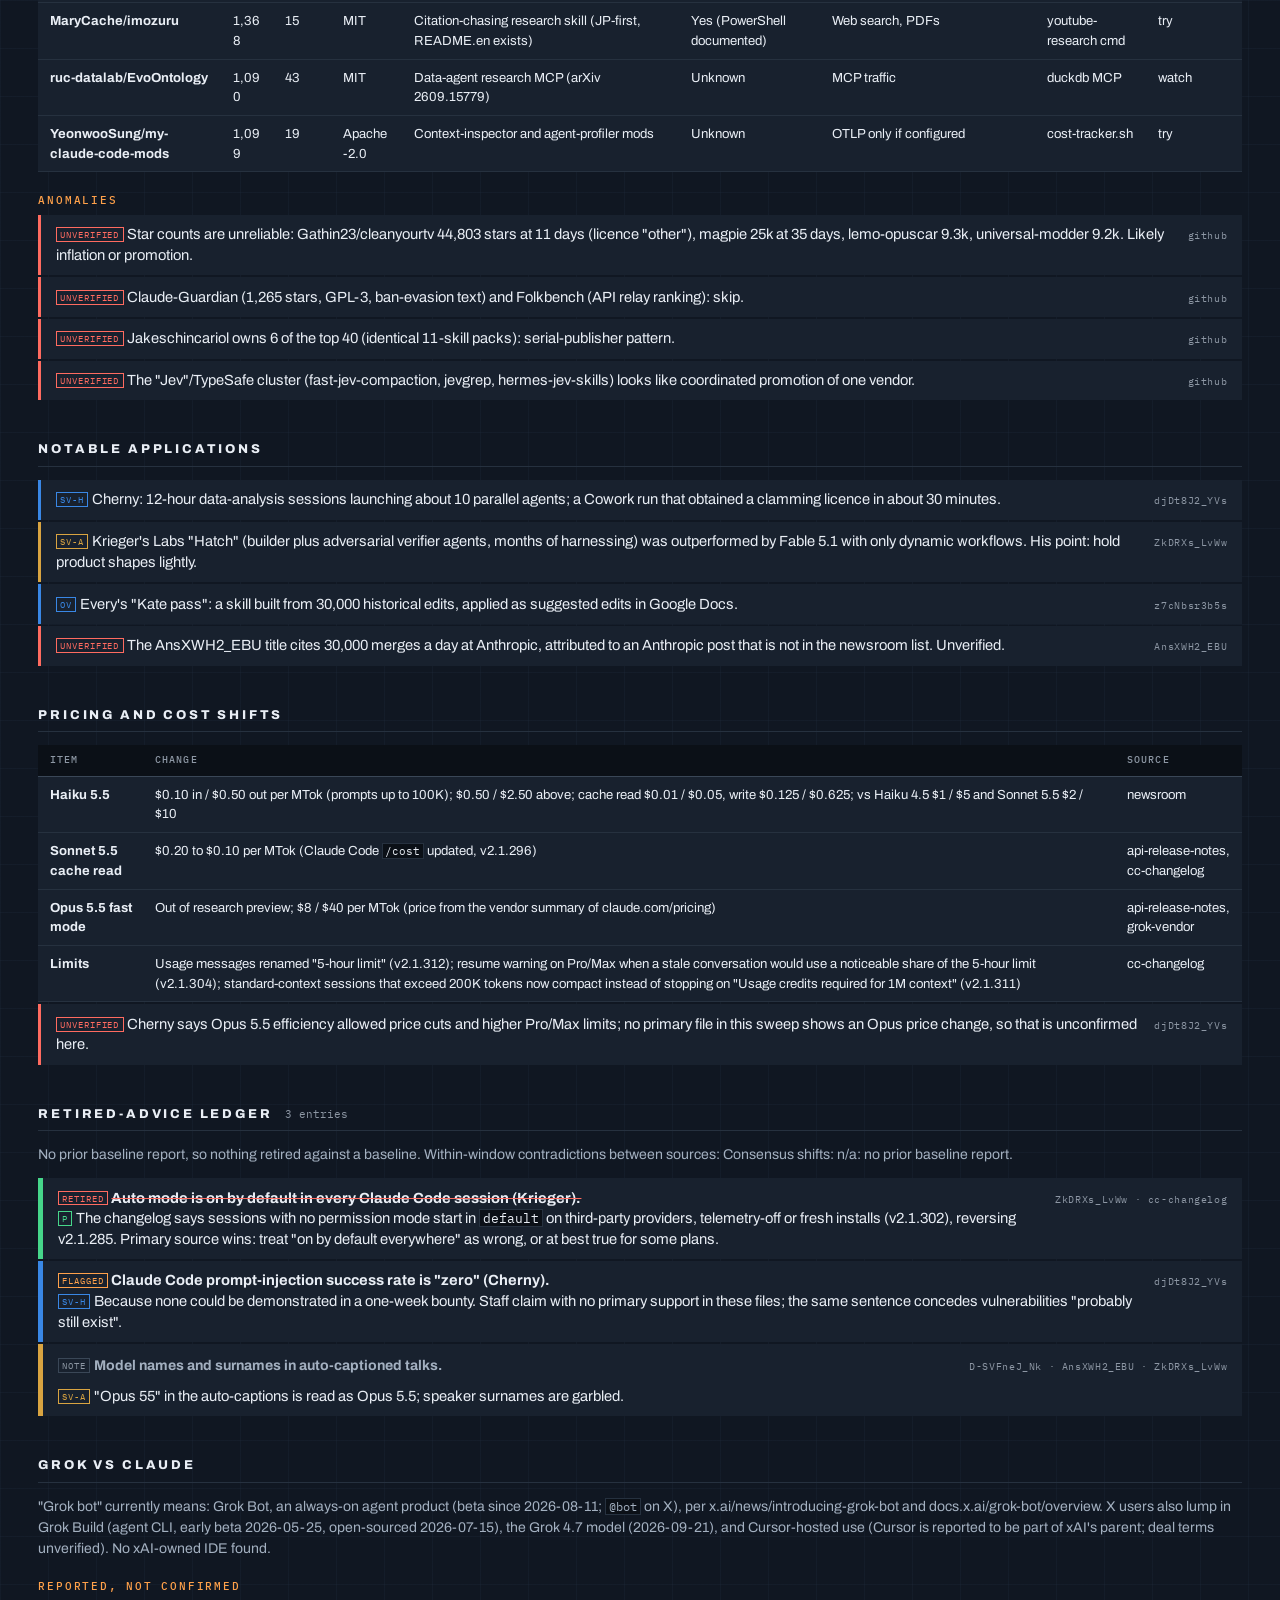
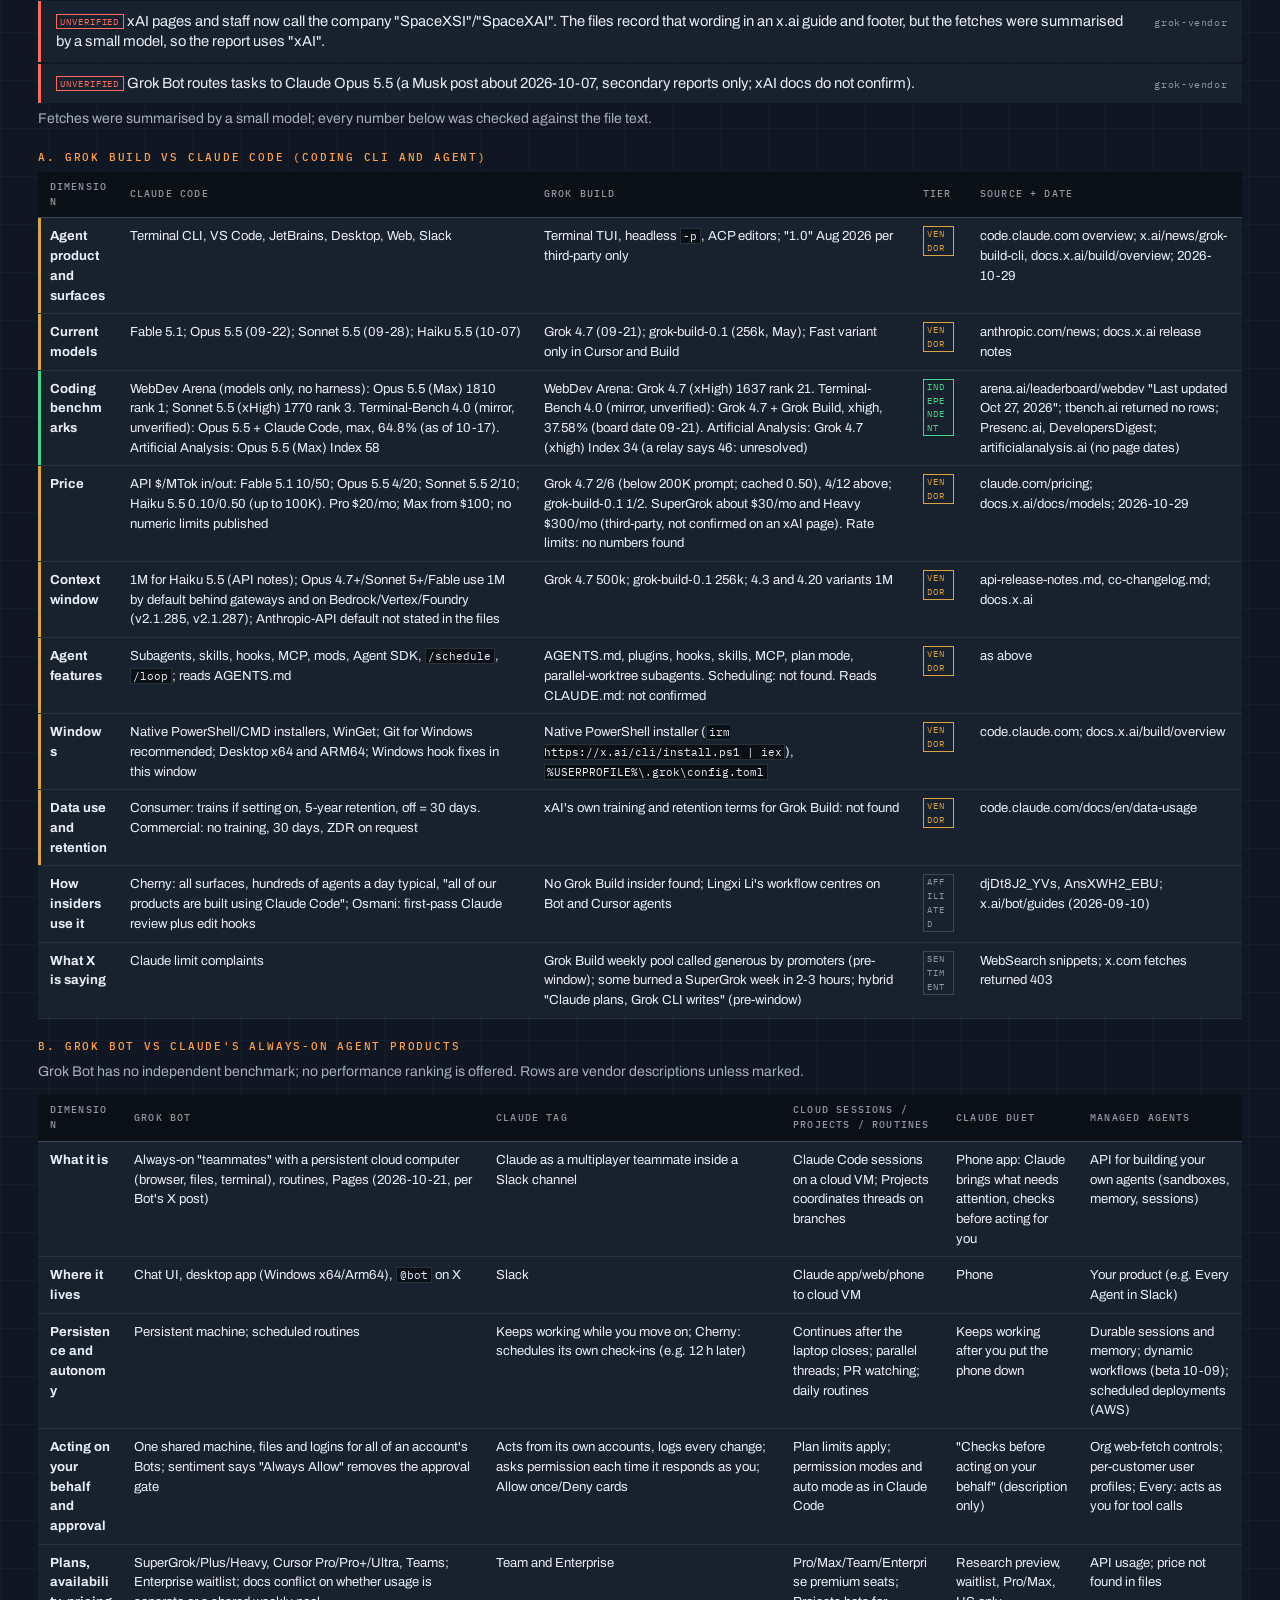
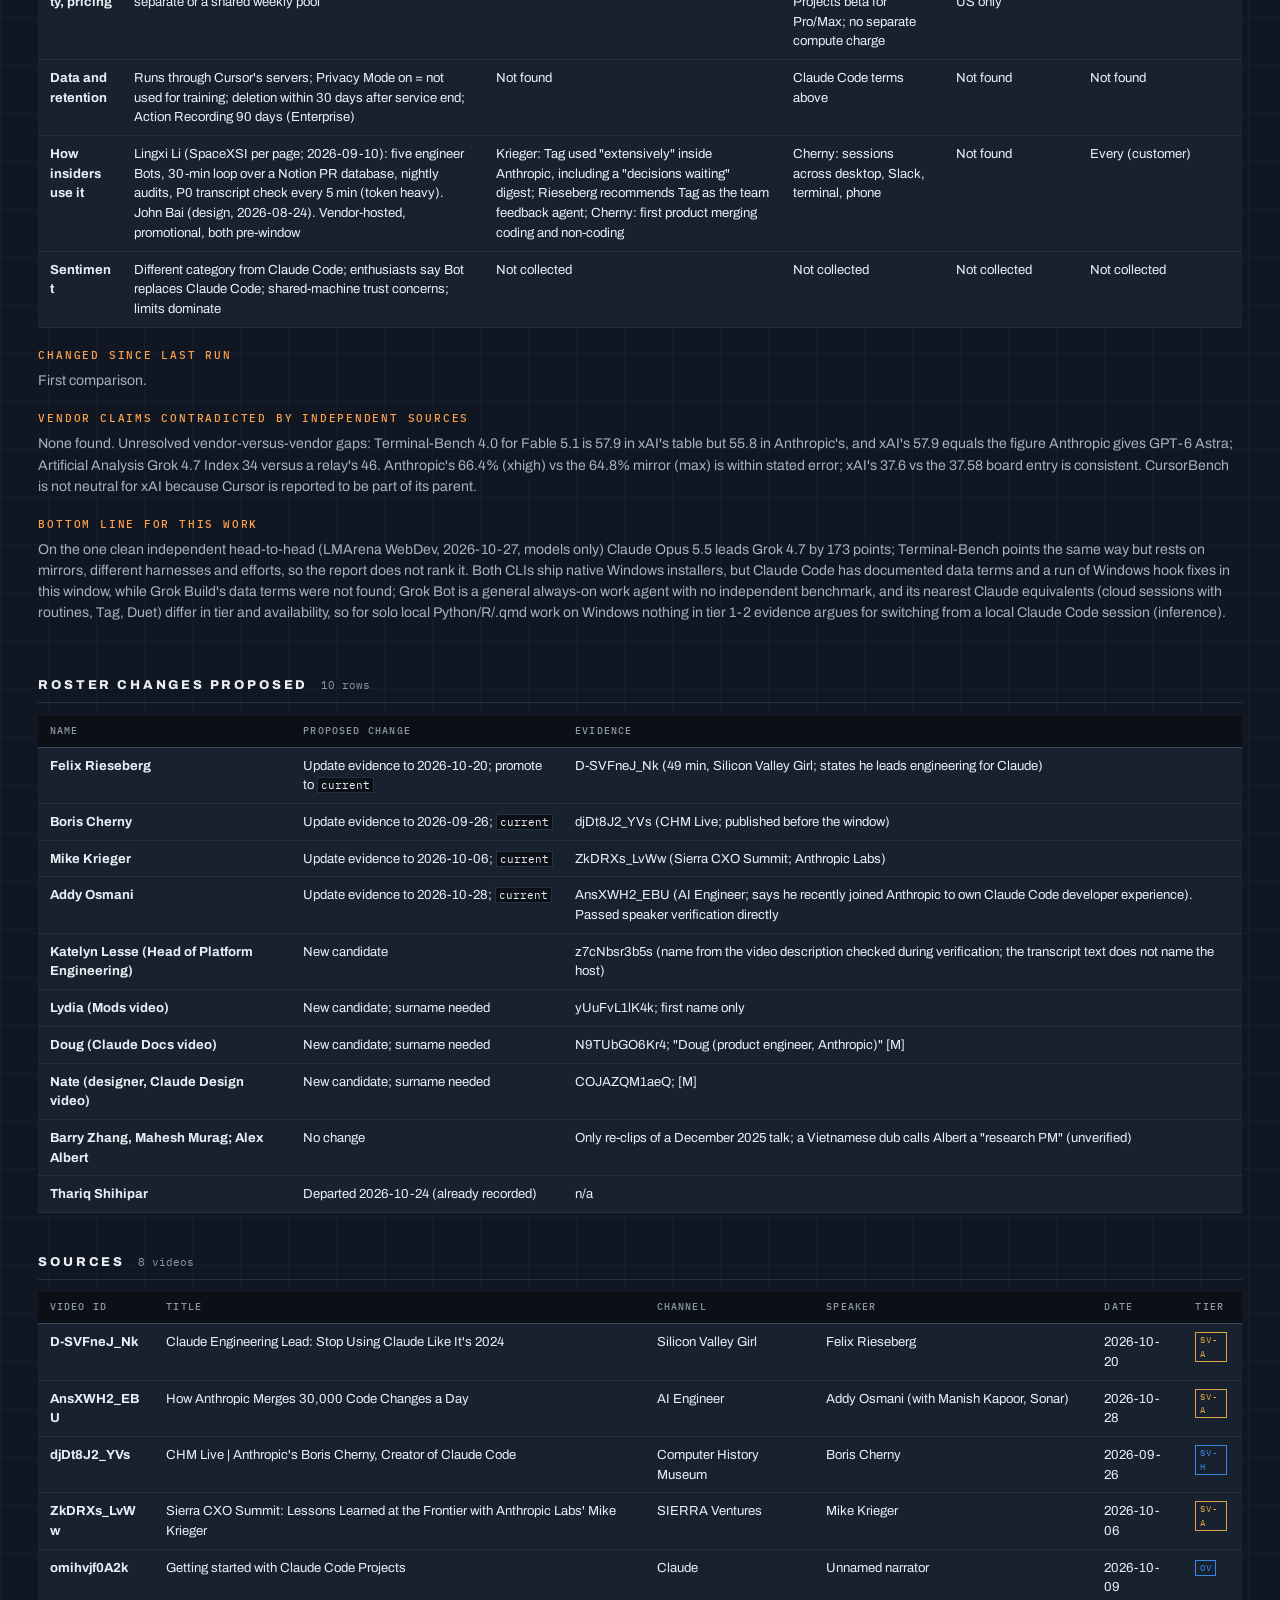
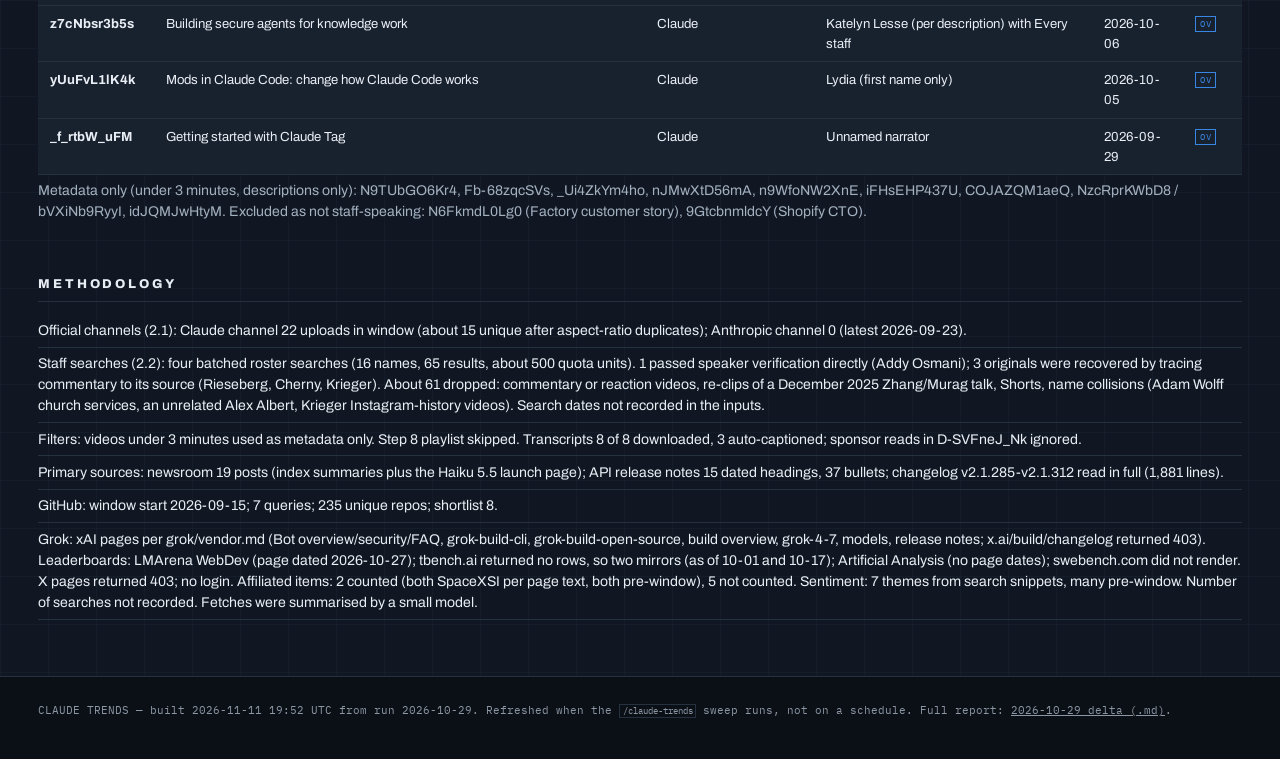
==== commit 3cc11373: "chore: rename network to Telemetrics Co-Authored-By: Claude Opus 5.5 <noreply@anthropic.com>" ====
--- a/docs/index.html
+++ b/docs/index.html
@@ -3,7 +3,7 @@
 <head>
 <meta charset="utf-8">
 <meta name="viewport" content="width=device-width, initial-scale=1">
-<title>Claude Trends — RANGER</title>
+<title>Claude Trends — Telemetrics</title>
 <meta name="description" content="What changed in how people use Claude, from Anthropic primary sources, official channels and staff talks, graded by evidence tier. Run 2026-10-29.">
 <link rel="preconnect" href="https://fonts.googleapis.com">
 <link rel="preconnect" href="https://fonts.gstatic.com" crossorigin>
@@ -413,10 +413,10 @@
 }
 </style>
 <link rel="stylesheet" href="https://gcicc.github.io/suite/network.css">
-<script src="https://gcicc.github.io/suite/network.js" data-section="claude-trends" data-built="2026-11-11 19:46 UTC" data-next="on demand (/claude-trends)" defer></script>
+<script src="https://gcicc.github.io/suite/network.js" data-section="claude-trends" data-built="2026-11-11 19:52 UTC" data-next="on demand (/claude-trends)" defer></script>
 </head>
 <body>
-<noscript><p style="margin:0;padding:.5rem 1rem"><a href="https://gcicc.github.io/suite/">RANGER — all sections</a></p></noscript>
+<noscript><p style="margin:0;padding:.5rem 1rem"><a href="https://gcicc.github.io/suite/">Telemetrics — all sections</a></p></noscript>
 <header class="bar">
   <h1>Claude Trends</h1>
   <span class="sub">delta sweep 2026-10-29 vs 2026-09-29</span>
@@ -1722,7 +1722,7 @@
 </main>
 <footer>
 
-  <div>CLAUDE TRENDS — built 2026-11-11 19:46 UTC from run 2026-10-29. Refreshed when the <code>/claude-trends</code> sweep runs, not on a schedule. Full report: <a href="https://github.com/gcicc/claude-trends/blob/main/reports/claude-trends-2026-10-29-delta.md">2026-10-29 delta (.md)</a>.</div>
+  <div>CLAUDE TRENDS — built 2026-11-11 19:52 UTC from run 2026-10-29. Refreshed when the <code>/claude-trends</code> sweep runs, not on a schedule. Full report: <a href="https://github.com/gcicc/claude-trends/blob/main/reports/claude-trends-2026-10-29-delta.md">2026-10-29 delta (.md)</a>.</div>
 
 </footer>
 <script id="payload" type="application/json">{"schema":1,"meta":{"date":"2026-10-29","baseline":"2026-09-29","baseline_note":"30-day default; no prior baseline report existed in that folder, so everything in the window is treated as new.","videos":8,"videos_note":"7 uploaded 2026-09-29 to 2026-10-28, plus djDt8J2_YVs (published 2026-09-26, included deliberately).","changelog":{"from":"2.1.285","to":"2.1.312","versions":26,"note":"the file contains no 2.1.297 or 2.1.298"},"headline":"Claude Haiku 5.5 launch ($0.10/$0.50, 1M context, default haiku alias) and the always-on push (Tag, Projects, Duet)","report":"../reports/claude-trends-2026-10-29-delta.md"},"tiers":{"P":"Anthropic primary file (newsroom, API release notes, Claude Code changelog)","OV":"Official-channel video, human captions","SV-h":"Staff talk, human captions","SV-a":"Staff talk, auto-captioned: content reliable, exact wording paraphrased","M":"Description-only metadata for a short upload","vendor":"Grok comparison: vendor-reported (both sides)","affiliated":"Grok comparison: affiliated practitioners; not evidence of performance","independent":"Grok comparison: independent leaderboard; the only tier that may decide a head-to-head","sentiment":"Grok comparison: X posts and threads; sentiment, never evidence of performance","unverified":"Reported, not confirmed"},"sources":[{"id":"newsroom","name":"Anthropic newsroom","fetched_at":"2026-10-29","status":"ok","note":"19 posts: index summaries plus the Haiku 5.5 launch page"},{"id":"api-release-notes","name":"API release notes","fetched_at":"2026-10-29","status":"ok","note":"15 dated headings, 37 bullets"},{"id":"cc-changelog","name":"Claude Code changelog","fetched_at":"2026-10-29","status":"ok","note":"v2.1.285-v2.1.312 read in full (1,881 lines)"},{"id":"yt-official","name":"YouTube official channels","fetched_at":"2026-10-29","status":"ok","note":"Claude channel 22 uploads in window (about 15 unique); Anthropic channel 0 (latest 2026-09-23)"},{"id":"yt-staff","name":"YouTube staff search","fetched_at":"2026-10-29","status":"ok","note":"four batched roster searches, 16 names, 65 results, about 500 quota units"},{"id":"github","name":"GitHub pass","fetched_at":"2026-10-29","status":"ok","note":"window from 2026-09-15; 7 queries; 235 unique repos; shortlist 8"},{"id":"grok-vendor","name":"xAI vendor pages","fetched_at":"2026-10-29","status":"ok","note":"x.ai/build/changelog returned 403; fetches summarised by a small model"},{"id":"lmarena","name":"LMArena WebDev","fetched_at":"2026-10-29","status":"ok","note":"page dated 2026-10-27"},{"id":"tbench","name":"tbench.ai","fetched_at":"2026-10-29","status":"failed","note":"returned no rows; two mirrors used instead (as of 10-01 and 10-17)"},{"id":"swebench","name":"swebench.com","fetched_at":"2026-10-29","status":"failed","note":"did not render"},{"id":"x-com","name":"X (x.com)","fetched_at":"2026-10-29","status":"failed","note":"pages returned 403; no login; sentiment from search snippets"}],"sections":{"exec_summary":[{"text":"Claude Haiku 5.5 launched 2026-10-07 (`claude-haiku-5-5`): 1M context, $0.10 in / $0.50 out per MTok for prompts of 100K tokens or less, $0.50 / $2.50 above; it is now the default `haiku` alias in Claude Code (v2.1.293). Sonnet 5.5 cache reads were cut from $0.20 to $0.10 the same day.","tier":"P","src":["newsroom","api-release-notes","cc-changelog"]},{"text":"Anthropic is pushing always-on, multi-agent surfaces: Claude Tag (Slack), Claude Code Projects (beta, Pro/Max), cloud sessions, Managed Agents dynamic workflows (beta, 10-09) and Claude Duet (research preview, waitlist). Cherny describes Tag and Projects as the bets that may eventually replace Claude Code itself.","tier":"OV","src":["newsroom","_f_rtbW_uFM","omihvjf0A2k","djDt8J2_YVs"]},{"text":"Claude Code gained Mods (v2.1.287, 2026-10-01), plugins that change rendering, prompts and tool calls, alongside idle compaction, default-on fork subagents, review levels (Quick/Standard/Deep) for the GitHub Code Review service (v2.1.304; org-level, PR-based, distinct from the local `/code-review` command) and a cluster of Windows PowerShell hook fixes.","tier":"P","src":["cc-changelog","yUuFvL1lK4k"]},{"text":"Platform and ecosystem: API version 2026-10-21 with major-version SDKs (Apache 2.0), Agent Skills donated to the Agentic AI Foundation (10-22), Sonnet 4.5 retirement set for 2026-11-30, and an S-1 filing (10-26).","tier":"P","src":["api-release-notes","newsroom"]},{"text":"Grok comparison (first run): the only clean independent head-to-head is LMArena WebDev (2026-10-27, models only), Claude Opus 5.5 1810 vs Grok 4.7 1637. Grok Bot is a different product category from Claude Code and has no independent benchmark.","tier":"independent","src":["lmarena","grok-vendor"]}],"features":[{"area":"Models","items":[{"text":"Haiku 5.5: first Haiku-class model with an effort parameter; 128k max output; adaptive thinking on by default; on Claude API, Bedrock, Claude Platform on AWS, Google Cloud, Microsoft Foundry. Breaking changes vs Haiku 4.5 return 400s: manual `budget_tokens`, `temperature`/`top_p`/`top_k`, assistant prefill, `computer_20250124`. (10-07)","tier":"P","src":["api-release-notes"]},{"text":"Opus 5.5 fast mode left research preview 2026-10-15 (no access request; header optional); also on Microsoft Foundry. The \"(research preview)\" label was removed from `/fast` in v2.1.304.","tier":"P","src":["api-release-notes","cc-changelog"]},{"text":"Sonnet 4.5 (`claude-sonnet-4-5-20250929`) deprecated; retirement on Claude API 2026-11-30. (09-30)","tier":"P","src":["api-release-notes"]},{"text":"No Opus, Sonnet or Fable launch posts in the window.","tier":"P","src":["newsroom"]}]},{"area":"Claude Code CLI (v2.1.285-v2.1.312)","items":[{"text":"Mods (v2.1.287): a mod is a plugin whose `hook.json` gains a `modules` key pointing at a TypeScript file that registers functions on internal events (render, tool call, permission check, prompt), Express-middleware style; the demo hides email addresses on screen until hover.","tier":"P","src":["cc-changelog","yUuFvL1lK4k"]},{"text":"Built-in \"You should know\" mod, a side agent that flags what you or Claude may miss (v2.1.287, first-party sessions with telemetry on).","tier":"P","src":["cc-changelog"]},{"text":"Idle compaction (v2.1.299): a 200K+ token conversation idle about 54 minutes is compacted before the one-hour prompt cache expires; `\"idleCompaction\": false` turns it off.","tier":"P","src":["cc-changelog"]},{"text":"Fork subagents on by default in `claude -p`, Agent SDK, desktop app and VS Code (v2.1.302); Agent tool gets an `effort` parameter (v2.1.292); subagent `autoCompactWindow` (v2.1.296).","tier":"P","src":["cc-changelog"]},{"text":"Auto mode: `/auto-mode-setup` (v2.1.304), `CLAUDE_CODE_AUTO_MODE_MODEL` (v2.1.302). Hooks: `onFailure: \"block\"` (v2.1.295). `ultrathink` now runs its turn at xhigh effort (v2.1.311).","tier":"P","src":["cc-changelog"]},{"text":"Code Review: Quick / Standard (default) / Deep levels (v2.1.304); `@claude review stop` (v2.1.307).","tier":"P","src":["cc-changelog"]},{"text":"Windows: PowerShell hooks now block on exit code 2 and fail closed when Git for Windows is missing (v2.1.299, v2.1.309, v2.1.310); git commands faster (v2.1.309, v2.1.304); exFAT/FAT32 write refusals fixed (v2.1.302); PowerShell tool finds plugin `bin/` commands (v2.1.302); stdio MCP servers shut down gracefully (v2.1.296).","tier":"P","src":["cc-changelog"]}]},{"area":"Skills, plugins, MCP","items":[{"text":"Agent Skills open standard donated to the Agentic AI Foundation 2026-10-22; the newsroom index says more than 70 platforms adopted it (index summary only; the post itself was not fetched).","tier":"P","src":["newsroom"]},{"text":"MCP protocol version 2026-07-28 is negotiated by default for stdio servers (v2.1.292) and claude.ai connectors (v2.1.295); `MCP_PROTOCOL_NEGOTIATION=legacy` opts out.","tier":"P","src":["cc-changelog"]}]},{"area":"Routines, cloud sessions, Projects","items":[{"text":"Claude Code Projects: one conversation coordinates threads, each a full session on its own branch in the cloud; threads watch PRs and fix CI; daily routine checks; beta, rolling out to Pro and Max.","tier":"OV","src":["omihvjf0A2k"]},{"text":"Cloud sessions: own VM, continue while you are away, start from phone; count toward plan limits with no separate compute charge.","tier":"M","src":["nJMwXtD56mA"]},{"text":"Cloud routines get an effort picker (v2.1.312); cloud sessions and Remote Control can be gated by Enterprise custom roles (v2.1.310).","tier":"P","src":["cc-changelog"]}]},{"area":"Claude Tag (Slack)","items":[{"text":"Claude in a team channel: remembers channel instructions, works from its own accounts, logs every change, asks permission before acting on your behalf; Team and Enterprise.","tier":"OV","src":["_f_rtbW_uFM"]},{"text":"Changelog adds Slack Connect channels (off by default), Allow once/Deny cards, `!fast`, analytics and spend limits; API beta for Tag settings 2026-10-23.","tier":"P","src":["cc-changelog","api-release-notes"]}]},{"area":"Desktop and apps (descriptions only)","items":[{"text":"Chat and Cowork merged into one Claude; Docs, Slides, Design out of beta on all plans including Free (10-19); Dashboards (beta, paid plans) and Motion (beta, Team/Enterprise); Claude Duet (see the Grok section B).","tier":"M","src":["n9WfoNW2XnE","_Ui4ZkYm4ho","Fb-68zqcSVs"]}]},{"area":"API and platform","items":[{"text":"API version 2026-10-21; SDK majors Python 2.0.0, TypeScript 1.0.0, Go 2.0.0, Java 3.0.0, C# 13.0.0, PHP 1.0.0, Ruby 2.0.0, ant CLI 2.0.0; breaking changes independent of API version; licence Apache 2.0 instead of MIT.","tier":"P","src":["api-release-notes"]},{"text":"Managed Agents: dynamic workflows (beta, `managed-agents-2026-04-01`, 10-09); scheduled deployments on Claude Platform on AWS (10-14); `web_fetch` limited to URLs already in session context (10-07, anti-exfiltration); org-level web fetch off switch (10-20).","tier":"P","src":["api-release-notes"]},{"text":"User profiles (`/v1/user_profiles`) for per-customer enforcement; OpenTelemetry export beta (10-14); Admin API out of beta (09-30); Claude Models on Google Cloud (10-22); Max and Team plans now include monthly API credits (10-07).","tier":"P","src":["api-release-notes"]}]}],"workflows":[{"text":"Adversarial review, then a judge. Spin off several Claude threads whose only task is to prove the work wrong, then use another Claude to validate the criticisms; prefer hard outside evidence, because \"the current session\" is a poor judge of its own work. Rieseberg describes running it in Projects with five threads.","tier":"SV-a","src":["D-SVFneJ_Nk"]},{"text":"Verification evidence on every PR. Claude does a first-pass review that exercises the change like a user (browser, end-to-end, linting); edit hooks study diffs; team taste lives in CLAUDE.md/AGENTS.md; humans check the agent's evidence (screenshots, video).","tier":"SV-a","src":["AnsXWH2_EBU"]},{"text":"Give Claude raw data and tools, not curated slices, and document tools well; \"model experience\" as a design test. Rieseberg's own caution: upfront setup cost is real.","tier":"SV-a","src":["D-SVFneJ_Nk"]},{"text":"Be sparing with skills. Rieseberg says Anthropic's official guidance is to be careful because a skill's usefulness decays fast, and removing a skill can improve output; most useful where you have an eval.","tier":"SV-a","src":["D-SVFneJ_Nk"]},{"text":"Projects economics: coordinator on low effort, threads on a smaller model, switch up for hard tasks; Projects burn plan limits faster than one session.","tier":"OV","src":["omihvjf0A2k"]},{"text":"Sandbox plus auto mode instead of yes/no prompts. Cherny: prompts became \"security theater\"; a second model without conversation context judges each command. The sandbox is opt-in in Claude Code and on by default in Cowork.","tier":"SV-h","src":["djDt8J2_YVs"]},{"text":"One shared company agent in Slack instead of one agent per person, built on Managed Agents (sandboxes, memory, session control); agent acts as a separate entity but on the requester's behalf for tool calls. Guests are Every staff, not Anthropic.","tier":"OV","src":["z7cNbsr3b5s"]}],"tools":[{"text":"Claude-native: Claude Tag, Mods, Claude Code Projects, Claude Duet, Claude for Google Workspace (details not fetched), Claude in Chrome (many v2.1.2xx fixes).","tier":"P","src":["idJQMJwHtyM","cc-changelog"]},{"text":"Adjacent: Every Agent (Slack agent on Managed Agents); Sonar verification layers; Stripe Link, cited by Krieger as a model for agent purchase approvals, not an integration.","tier":"OV","src":["z7cNbsr3b5s","AnsXWH2_EBU","ZkDRXs_LvWw"]},{"text":"Not counted: Dig AI is a sponsor read inside D-SVFneJ_Nk. \"Muse\" and \"Instinct\" and a \"model hardware standard\" are named by Krieger; none appears in the primary files, and the spellings are caption-uncertain.","tier":"unverified","src":["D-SVFneJ_Nk","ZkDRXs_LvWw"]}],"github":{"window":"Repos created on or after 2026-09-15; 7 queries; 235 unique repos; shortlist 8. READMEs skimmed, nothing installed.","rows":[{"repo":"tamaratran/fast-jev-compaction","stars":7795,"age_days":41,"licence":"MIT","what":"Pre-compact plugin using TypeSafe \"Jev\" API","windows":"Node plugin, untested","leaves":"Full transcript to TypeSafe; `TYPESAFE_API_KEY`","overlap":"pre-compact.sh","verdict":"watch"},{"repo":"dzhng/jevgrep","stars":3062,"age_days":32,"licence":"MIT","what":"Code search","windows":"Yes (Node 22+)","leaves":"Code snippets; Vercel/TypeSafe/OpenRouter key","overlap":"none","verdict":"skip"},{"repo":"yetone/magpie","stars":25219,"age_days":35,"licence":"MIT","what":"Local gateway routing to other providers, account rotation on quota","windows":"Yes","leaves":"Traffic routed to other providers","overlap":"none","verdict":"watch (ToS risk)"},{"repo":"QingYunA/answer-me-with-html","stars":4636,"age_days":26,"licence":"MIT","what":"Skill returning offline HTML answers","windows":"Skill, likely","leaves":"None stated","overlap":"Artifact tooling","verdict":"try"},{"repo":"t3dotgg/tstack","stars":2339,"age_days":4,"licence":"MIT","what":"Skill pack; council skill calls 3 other providers","windows":"Skills","leaves":"Prompts to 3 providers","overlap":"code-reviewer agent","verdict":"watch (4 days old)"},{"repo":"MaryCache/imozuru","stars":1368,"age_days":15,"licence":"MIT","what":"Citation-chasing research skill (JP-first, README.en exists)","windows":"Yes (PowerShell documented)","leaves":"Web search, PDFs","overlap":"youtube-research cmd","verdict":"try"},{"repo":"ruc-datalab/EvoOntology","stars":1090,"age_days":43,"licence":"MIT","what":"Data-agent research MCP (arXiv 2609.15779)","windows":"Unknown","leaves":"MCP traffic","overlap":"duckdb MCP","verdict":"watch"},{"repo":"YeonwooSung/my-claude-code-mods","stars":1099,"age_days":19,"licence":"Apache-2.0","what":"Context-inspector and agent-profiler mods","windows":"Unknown","leaves":"OTLP only if configured","overlap":"cost-tracker.sh","verdict":"try"}],"anomalies":[{"text":"Star counts are unreliable: Gathin23/cleanyourtv 44,803 stars at 11 days (licence \"other\"), magpie 25k at 35 days, lemo-opuscar 9.3k, universal-modder 9.2k. Likely inflation or promotion.","tier":"unverified","src":["github"]},{"text":"Claude-Guardian (1,265 stars, GPL-3, ban-evasion text) and Folkbench (API relay ranking): skip.","tier":"unverified","src":["github"]},{"text":"Jakeschincariol owns 6 of the top 40 (identical 11-skill packs): serial-publisher pattern.","tier":"unverified","src":["github"]},{"text":"The \"Jev\"/TypeSafe cluster (fast-jev-compaction, jevgrep, hermes-jev-skills) looks like coordinated promotion of one vendor.","tier":"unverified","src":["github"]}]},"applications":[{"text":"Cherny: 12-hour data-analysis sessions launching about 10 parallel agents; a Cowork run that obtained a clamming licence in about 30 minutes.","tier":"SV-h","src":["djDt8J2_YVs"]},{"text":"Krieger's Labs \"Hatch\" (builder plus adversarial verifier agents, months of harnessing) was outperformed by Fable 5.1 with only dynamic workflows. His point: hold product shapes lightly.","tier":"SV-a","src":["ZkDRXs_LvWw"]},{"text":"Every's \"Kate pass\": a skill built from 30,000 historical edits, applied as suggested edits in Google Docs.","tier":"OV","src":["z7cNbsr3b5s"]},{"text":"The AnsXWH2_EBU title cites 30,000 merges a day at Anthropic, attributed to an Anthropic post that is not in the newsroom list. Unverified.","tier":"unverified","src":["AnsXWH2_EBU"]}],"pricing":[{"item":"Haiku 5.5","change":"$0.10 in / $0.50 out per MTok (prompts up to 100K); $0.50 / $2.50 above; cache read $0.01 / $0.05, write $0.125 / $0.625; vs Haiku 4.5 $1 / $5 and Sonnet 5.5 $2 / $10","tier":"P","src":["newsroom"]},{"item":"Sonnet 5.5 cache read","change":"$0.20 to $0.10 per MTok (Claude Code `/cost` updated, v2.1.296)","tier":"P","src":["api-release-notes","cc-changelog"]},{"item":"Opus 5.5 fast mode","change":"Out of research preview; $8 / $40 per MTok (price from the vendor summary of claude.com/pricing)","tier":"P","src":["api-release-notes","grok-vendor"]},{"item":"Limits","change":"Usage messages renamed \"5-hour limit\" (v2.1.312); resume warning on Pro/Max when a stale conversation would use a noticeable share of the 5-hour limit (v2.1.304); standard-context sessions that exceed 200K tokens now compact instead of stopping on \"Usage credits required for 1M context\" (v2.1.311)","tier":"P","src":["cc-changelog"]}],"pricing_note":{"text":"Cherny says Opus 5.5 efficiency allowed price cuts and higher Pro/Max limits; no primary file in this sweep shows an Opus price change, so that is unconfirmed here.","tier":"unverified","src":["djDt8J2_YVs"]},"consensus_shifts":{"note":"n/a: no prior baseline report.","items":[]},"contradictions":{"note":"No prior baseline report, so nothing retired against a baseline. Within-window contradictions between sources:","items":[{"claim":"Auto mode is on by default in every Claude Code session (Krieger).","status":"retired","text":"The changelog says sessions with no permission mode start in `default` on third-party providers, telemetry-off or fresh installs (v2.1.302), reversing v2.1.285. Primary source wins: treat \"on by default everywhere\" as wrong, or at best true for some plans.","tier":"P","src":["ZkDRXs_LvWw","cc-changelog"]},{"claim":"Claude Code prompt-injection success rate is \"zero\" (Cherny).","status":"flagged","text":"Because none could be demonstrated in a one-week bounty. Staff claim with no primary support in these files; the same sentence concedes vulnerabilities \"probably still exist\".","tier":"SV-h","src":["djDt8J2_YVs"]},{"claim":"Model names and surnames in auto-captioned talks.","status":"note","text":"\"Opus 55\" in the auto-captions is read as Opus 5.5; speaker surnames are garbled.","tier":"SV-a","src":["D-SVFneJ_Nk","AnsXWH2_EBU","ZkDRXs_LvWw"]}]},"grok":{"mapping":"\"Grok bot\" currently means: Grok Bot, an always-on agent product (beta since 2026-08-11; `@bot` on X), per x.ai/news/introducing-grok-bot and docs.x.ai/grok-bot/overview. X users also lump in Grok Build (agent CLI, early beta 2026-05-25, open-sourced 2026-07-15), the Grok 4.7 model (2026-09-21), and Cursor-hosted use (Cursor is reported to be part of xAI's parent; deal terms unverified). No xAI-owned IDE found.","unverified":[{"text":"xAI pages and staff now call the company \"SpaceXSI\"/\"SpaceXAI\". The files record that wording in an x.ai guide and footer, but the fetches were summarised by a small model, so the report uses \"xAI\".","tier":"unverified","src":["grok-vendor"]},{"text":"Grok Bot routes tasks to Claude Opus 5.5 (a Musk post about 2026-10-07, secondary reports only; xAI docs do not confirm).","tier":"unverified","src":["grok-vendor"]}],"tier_key":"Fetches were summarised by a small model; every number below was checked against the file text.","pairings":[{"id":"A","title":"Grok Build vs Claude Code (coding CLI and agent)","columns":["Dimension","Claude Code","Grok Build","Tier","Source + date"],"tier_col":3,"rows":[["Agent product and surfaces","Terminal CLI, VS Code, JetBrains, Desktop, Web, Slack","Terminal TUI, headless `-p`, ACP editors; \"1.0\" Aug 2026 per third-party only","vendor","code.claude.com overview; x.ai/news/grok-build-cli, docs.x.ai/build/overview; 2026-10-29"],["Current models","Fable 5.1; Opus 5.5 (09-22); Sonnet 5.5 (09-28); Haiku 5.5 (10-07)","Grok 4.7 (09-21); grok-build-0.1 (256k, May); Fast variant only in Cursor and Build","vendor","anthropic.com/news; docs.x.ai release notes"],["Coding benchmarks","WebDev Arena (models only, no harness): Opus 5.5 (Max) 1810 rank 1; Sonnet 5.5 (xHigh) 1770 rank 3. Terminal-Bench 4.0 (mirror, unverified): Opus 5.5 + Claude Code, max, 64.8% (as of 10-17). Artificial Analysis: Opus 5.5 (Max) Index 58","WebDev Arena: Grok 4.7 (xHigh) 1637 rank 21. Terminal-Bench 4.0 (mirror, unverified): Grok 4.7 + Grok Build, xhigh, 37.58% (board date 09-21). Artificial Analysis: Grok 4.7 (xhigh) Index 34 (a relay says 46: unresolved)","independent","arena.ai/leaderboard/webdev \"Last updated Oct 27, 2026\"; tbench.ai returned no rows; Presenc.ai, DevelopersDigest; artificialanalysis.ai (no page dates)"],["Price","API $/MTok in/out: Fable 5.1 10/50; Opus 5.5 4/20; Sonnet 5.5 2/10; Haiku 5.5 0.10/0.50 (up to 100K). Pro $20/mo; Max from $100; no numeric limits published","Grok 4.7 2/6 (below 200K prompt; cached 0.50), 4/12 above; grok-build-0.1 1/2. SuperGrok about $30/mo and Heavy $300/mo (third-party, not confirmed on an xAI page). Rate limits: no numbers found","vendor","claude.com/pricing; docs.x.ai/docs/models; 2026-10-29"],["Context window","1M for Haiku 5.5 (API notes); Opus 4.7+/Sonnet 5+/Fable use 1M by default behind gateways and on Bedrock/Vertex/Foundry (v2.1.285, v2.1.287); Anthropic-API default not stated in the files","Grok 4.7 500k; grok-build-0.1 256k; 4.3 and 4.20 variants 1M","vendor","api-release-notes.md, cc-changelog.md; docs.x.ai"],["Agent features","Subagents, skills, hooks, MCP, mods, Agent SDK, `/schedule`, `/loop`; reads AGENTS.md","AGENTS.md, plugins, hooks, skills, MCP, plan mode, parallel-worktree subagents. Scheduling: not found. Reads CLAUDE.md: not confirmed","vendor","as above"],["Windows","Native PowerShell/CMD installers, WinGet; Git for Windows recommended; Desktop x64 and ARM64; Windows hook fixes in this window","Native PowerShell installer (`irm https://x.ai/cli/install.ps1 | iex`), `%USERPROFILE%\\.grok\\config.toml`","vendor","code.claude.com; docs.x.ai/build/overview"],["Data use and retention","Consumer: trains if setting on, 5-year retention, off = 30 days. Commercial: no training, 30 days, ZDR on request","xAI's own training and retention terms for Grok Build: not found","vendor","code.claude.com/docs/en/data-usage"],["How insiders use it","Cherny: all surfaces, hundreds of agents a day typical, \"all of our products are built using Claude Code\"; Osmani: first-pass Claude review plus edit hooks","No Grok Build insider found; Lingxi Li's workflow centres on Bot and Cursor agents","affiliated","djDt8J2_YVs, AnsXWH2_EBU; x.ai/bot/guides (2026-09-10)"],["What X is saying","Claude limit complaints","Grok Build weekly pool called generous by promoters (pre-window); some burned a SuperGrok week in 2-3 hours; hybrid \"Claude plans, Grok CLI writes\" (pre-window)","sentiment","WebSearch snippets; x.com fetches returned 403"]]},{"id":"B","title":"Grok Bot vs Claude's always-on agent products","note":"Grok Bot has no independent benchmark; no performance ranking is offered. Rows are vendor descriptions unless marked.","columns":["Dimension","Grok Bot","Claude Tag","Cloud sessions / Projects / routines","Claude Duet","Managed Agents"],"tier_col":null,"rows":[["What it is","Always-on \"teammates\" with a persistent cloud computer (browser, files, terminal), routines, Pages (2026-10-21, per Bot's X post)","Claude as a multiplayer teammate inside a Slack channel","Claude Code sessions on a cloud VM; Projects coordinates threads on branches","Phone app: Claude brings what needs attention, checks before acting for you","API for building your own agents (sandboxes, memory, sessions)"],["Where it lives","Chat UI, desktop app (Windows x64/Arm64), `@bot` on X","Slack","Claude app/web/phone to cloud VM","Phone","Your product (e.g. Every Agent in Slack)"],["Persistence and autonomy","Persistent machine; scheduled routines","Keeps working while you move on; Cherny: schedules its own check-ins (e.g. 12 h later)","Continues after the laptop closes; parallel threads; PR watching; daily routines","Keeps working after you put the phone down","Durable sessions and memory; dynamic workflows (beta 10-09); scheduled deployments (AWS)"],["Acting on your behalf and approval","One shared machine, files and logins for all of an account's Bots; sentiment says \"Always Allow\" removes the approval gate","Acts from its own accounts, logs every change; asks permission each time it responds as you; Allow once/Deny cards","Plan limits apply; permission modes and auto mode as in Claude Code","\"Checks before acting on your behalf\" (description only)","Org web-fetch controls; per-customer user profiles; Every: acts as you for tool calls"],["Plans, availability, pricing","SuperGrok/Plus/Heavy, Cursor Pro/Pro+/Ultra, Teams; Enterprise waitlist; docs conflict on whether usage is separate or a shared weekly pool","Team and Enterprise","Pro/Max/Team/Enterprise premium seats; Projects beta for Pro/Max; no separate compute charge","Research preview, waitlist, Pro/Max, US only","API usage; price not found in files"],["Data and retention","Runs through Cursor's servers; Privacy Mode on = not used for training; deletion within 30 days after service end; Action Recording 90 days (Enterprise)","Not found","Claude Code terms above","Not found","Not found"],["How insiders use it","Lingxi Li (SpaceXSI per page; 2026-09-10): five engineer Bots, 30-min loop over a Notion PR database, nightly audits, P0 transcript check every 5 min (token heavy). John Bai (design, 2026-08-24). Vendor-hosted, promotional, both pre-window","Krieger: Tag used \"extensively\" inside Anthropic, including a \"decisions waiting\" digest; Rieseberg recommends Tag as the team feedback agent; Cherny: first product merging coding and non-coding","Cherny: sessions across desktop, Slack, terminal, phone","Not found","Every (customer)"],["Sentiment","Different category from Claude Code; enthusiasts say Bot replaces Claude Code; shared-machine trust concerns; limits dominate","Not collected","Not collected","Not collected","Not collected"]]}],"changed":"First comparison.","contradicted":"None found. Unresolved vendor-versus-vendor gaps: Terminal-Bench 4.0 for Fable 5.1 is 57.9 in xAI's table but 55.8 in Anthropic's, and xAI's 57.9 equals the figure Anthropic gives GPT-6 Astra; Artificial Analysis Grok 4.7 Index 34 versus a relay's 46. Anthropic's 66.4% (xhigh) vs the 64.8% mirror (max) is within stated error; xAI's 37.6 vs the 37.58 board entry is consistent. CursorBench is not neutral for xAI because Cursor is reported to be part of its parent.","bottom_line":"On the one clean independent head-to-head (LMArena WebDev, 2026-10-27, models only) Claude Opus 5.5 leads Grok 4.7 by 173 points; Terminal-Bench points the same way but rests on mirrors, different harnesses and efforts, so the report does not rank it. Both CLIs ship native Windows installers, but Claude Code has documented data terms and a run of Windows hook fixes in this window, while Grok Build's data terms were not found; Grok Bot is a general always-on work agent with no independent benchmark, and its nearest Claude equivalents (cloud sessions with routines, Tag, Duet) differ in tier and availability, so for solo local Python/R/.qmd work on Windows nothing in tier 1-2 evidence argues for switching from a local Claude Code session (inference)."},"roster_changes":[{"name":"Felix Rieseberg","change":"Update evidence to 2026-10-20; promote to `current`","evidence":"D-SVFneJ_Nk (49 min, Silicon Valley Girl; states he leads engineering for Claude)"},{"name":"Boris Cherny","change":"Update evidence to 2026-09-26; `current`","evidence":"djDt8J2_YVs (CHM Live; published before the window)"},{"name":"Mike Krieger","change":"Update evidence to 2026-10-06; `current`","evidence":"ZkDRXs_LvWw (Sierra CXO Summit; Anthropic Labs)"},{"name":"Addy Osmani","change":"Update evidence to 2026-10-28; `current`","evidence":"AnsXWH2_EBU (AI Engineer; says he recently joined Anthropic to own Claude Code developer experience). Passed speaker verification directly"},{"name":"Katelyn Lesse (Head of Platform Engineering)","change":"New candidate","evidence":"z7cNbsr3b5s (name from the video description checked during verification; the transcript text does not name the host)"},{"name":"Lydia (Mods video)","change":"New candidate; surname needed","evidence":"yUuFvL1lK4k; first name only"},{"name":"Doug (Claude Docs video)","change":"New candidate; surname needed","evidence":"N9TUbGO6Kr4; \"Doug (product engineer, Anthropic)\" [M]"},{"name":"Nate (designer, Claude Design video)","change":"New candidate; surname needed","evidence":"COJAZQM1aeQ; [M]"},{"name":"Barry Zhang, Mahesh Murag; Alex Albert","change":"No change","evidence":"Only re-clips of a December 2025 talk; a Vietnamese dub calls Albert a \"research PM\" (unverified)"},{"name":"Thariq Shihipar","change":"Departed 2026-10-24 (already recorded)","evidence":"n/a"}],"sources_table":[{"id":"D-SVFneJ_Nk","title":"Claude Engineering Lead: Stop Using Claude Like It's 2024","channel":"Silicon Valley Girl","speaker":"Felix Rieseberg","date":"2026-10-20","strength":"Staff talk, auto-captioned","tier":"SV-a"},{"id":"AnsXWH2_EBU","title":"How Anthropic Merges 30,000 Code Changes a Day","channel":"AI Engineer","speaker":"Addy Osmani (with Manish Kapoor, Sonar)","date":"2026-10-28","strength":"Staff talk, auto-captioned","tier":"SV-a"},{"id":"djDt8J2_YVs","title":"CHM Live | Anthropic's Boris Cherny, Creator of Claude Code","channel":"Computer History Museum","speaker":"Boris Cherny","date":"2026-09-26","strength":"Staff talk, human captions (published before the window)","tier":"SV-h"},{"id":"ZkDRXs_LvWw","title":"Sierra CXO Summit: Lessons Learned at the Frontier with Anthropic Labs' Mike Krieger","channel":"SIERRA Ventures","speaker":"Mike Krieger","date":"2026-10-06","strength":"Staff talk, auto-captioned","tier":"SV-a"},{"id":"omihvjf0A2k","title":"Getting started with Claude Code Projects","channel":"Claude","speaker":"Unnamed narrator","date":"2026-10-09","strength":"Official channel (captions flagged auto-generated)","tier":"OV"},{"id":"z7cNbsr3b5s","title":"Building secure agents for knowledge work","channel":"Claude","speaker":"Katelyn Lesse (per description) with Every staff","date":"2026-10-06","strength":"Official channel","tier":"OV"},{"id":"yUuFvL1lK4k","title":"Mods in Claude Code: change how Claude Code works","channel":"Claude","speaker":"Lydia (first name only)","date":"2026-10-05","strength":"Official channel","tier":"OV"},{"id":"_f_rtbW_uFM","title":"Getting started with Claude Tag","channel":"Claude","speaker":"Unnamed narrator","date":"2026-09-29","strength":"Official channel","tier":"OV"}],"sources_note":"Metadata only (under 3 minutes, descriptions only): N9TUbGO6Kr4, Fb-68zqcSVs, _Ui4ZkYm4ho, nJMwXtD56mA, n9WfoNW2XnE, iFHsEHP437U, COJAZQM1aeQ, NzcRprKWbD8 / bVXiNb9RyyI, idJQMJwHtyM. Excluded as not staff-speaking: N6FkmdL0Lg0 (Factory customer story), 9GtcbnmldcY (Shopify CTO).","methodology":["Official channels (2.1): Claude channel 22 uploads in window (about 15 unique after aspect-ratio duplicates); Anthropic channel 0 (latest 2026-09-23).","Staff searches (2.2): four batched roster searches (16 names, 65 results, about 500 quota units). 1 passed speaker verification directly (Addy Osmani); 3 originals were recovered by tracing commentary to its source (Rieseberg, Cherny, Krieger). About 61 dropped: commentary or reaction videos, re-clips of a December 2025 Zhang/Murag talk, Shorts, name collisions (Adam Wolff church services, an unrelated Alex Albert, Krieger Instagram-history videos). Search dates not recorded in the inputs.","Filters: videos under 3 minutes used as metadata only. Step 8 playlist skipped. Transcripts 8 of 8 downloaded, 3 auto-captioned; sponsor reads in D-SVFneJ_Nk ignored.","Primary sources: newsroom 19 posts (index summaries plus the Haiku 5.5 launch page); API release notes 15 dated headings, 37 bullets; changelog v2.1.285-v2.1.312 read in full (1,881 lines).","GitHub: window start 2026-09-15; 7 queries; 235 unique repos; shortlist 8.","Grok: xAI pages per grok/vendor.md (Bot overview/security/FAQ, grok-build-cli, grok-build-open-source, build overview, grok-4-7, models, release notes; x.ai/build/changelog returned 403). Leaderboards: LMArena WebDev (page dated 2026-10-27); tbench.ai returned no rows, so two mirrors (as of 10-01 and 10-17); Artificial Analysis (no page dates); swebench.com did not render. X pages returned 403; no login. Affiliated items: 2 counted (both SpaceXSI per page text, both pre-window), 5 not counted. Sentiment: 7 themes from search snippets, many pre-window. Number of searches not recorded. Fetches were summarised by a small model."]}}</script>
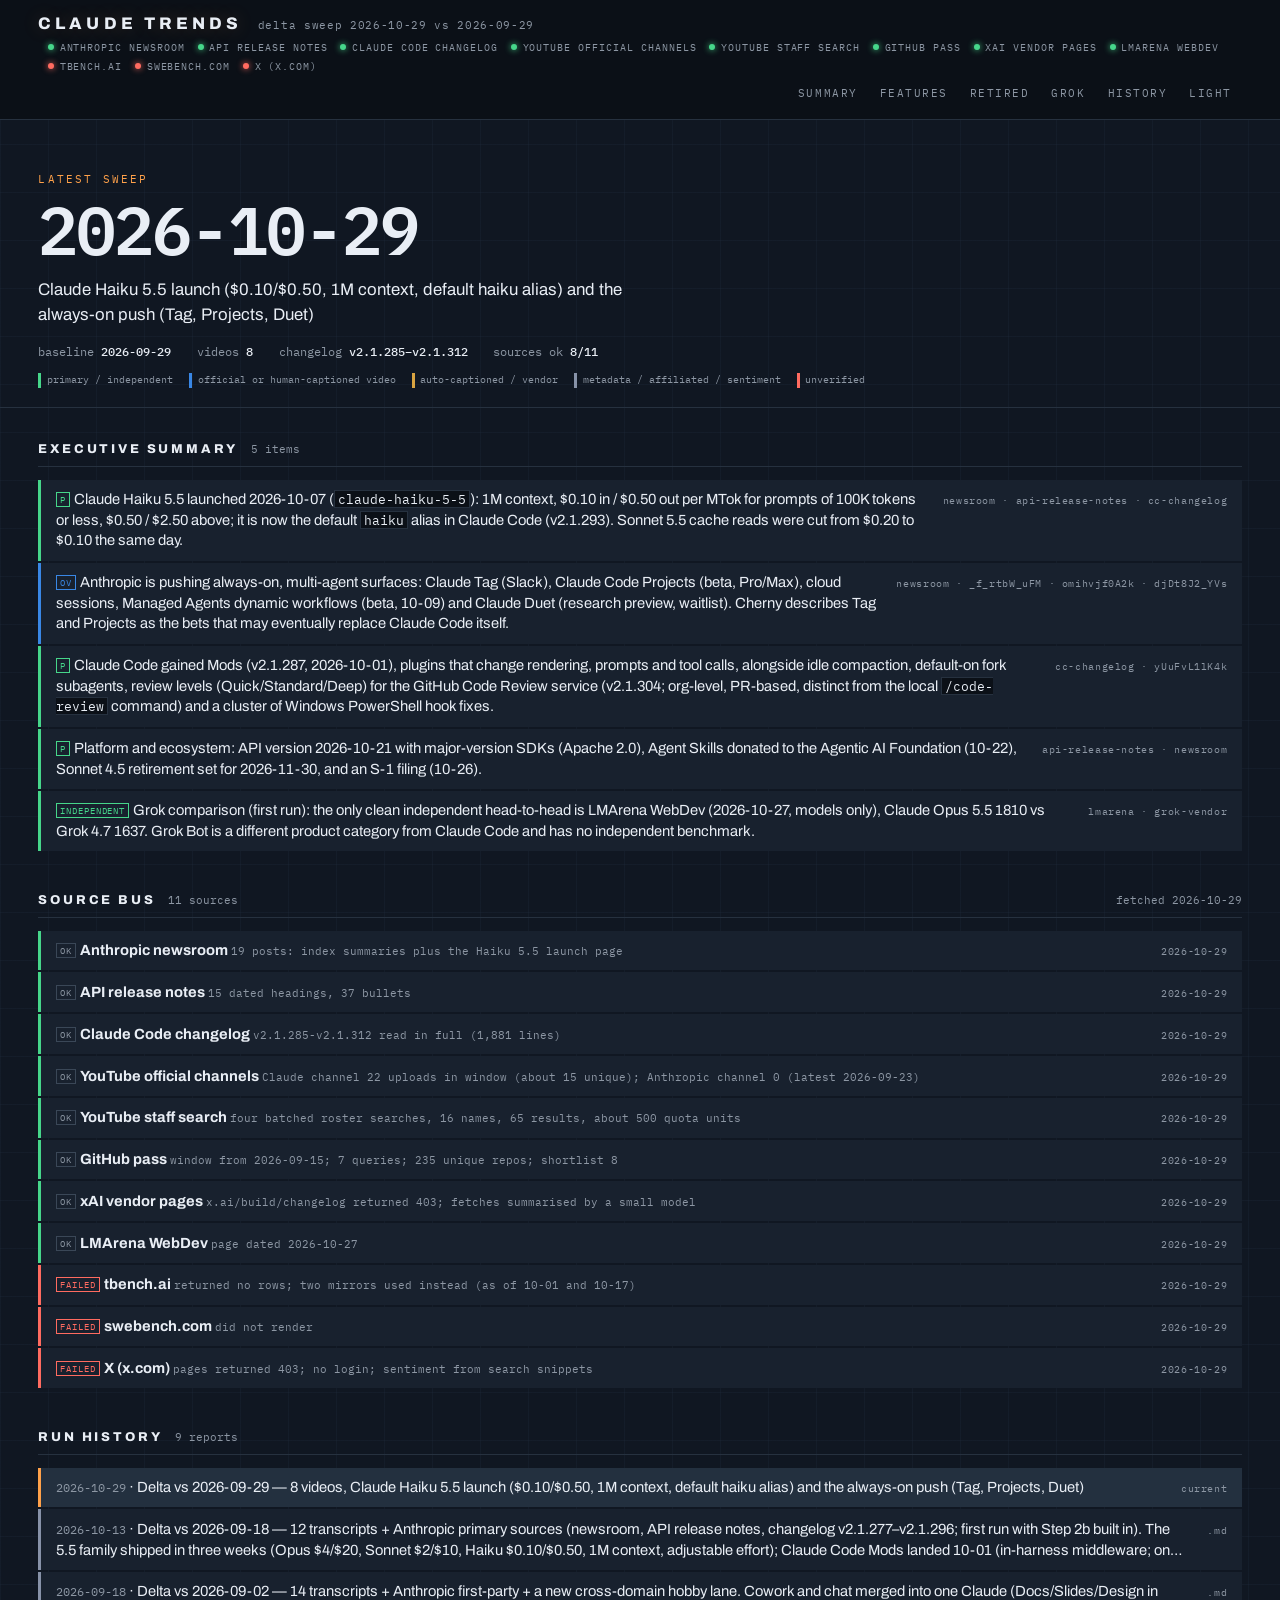
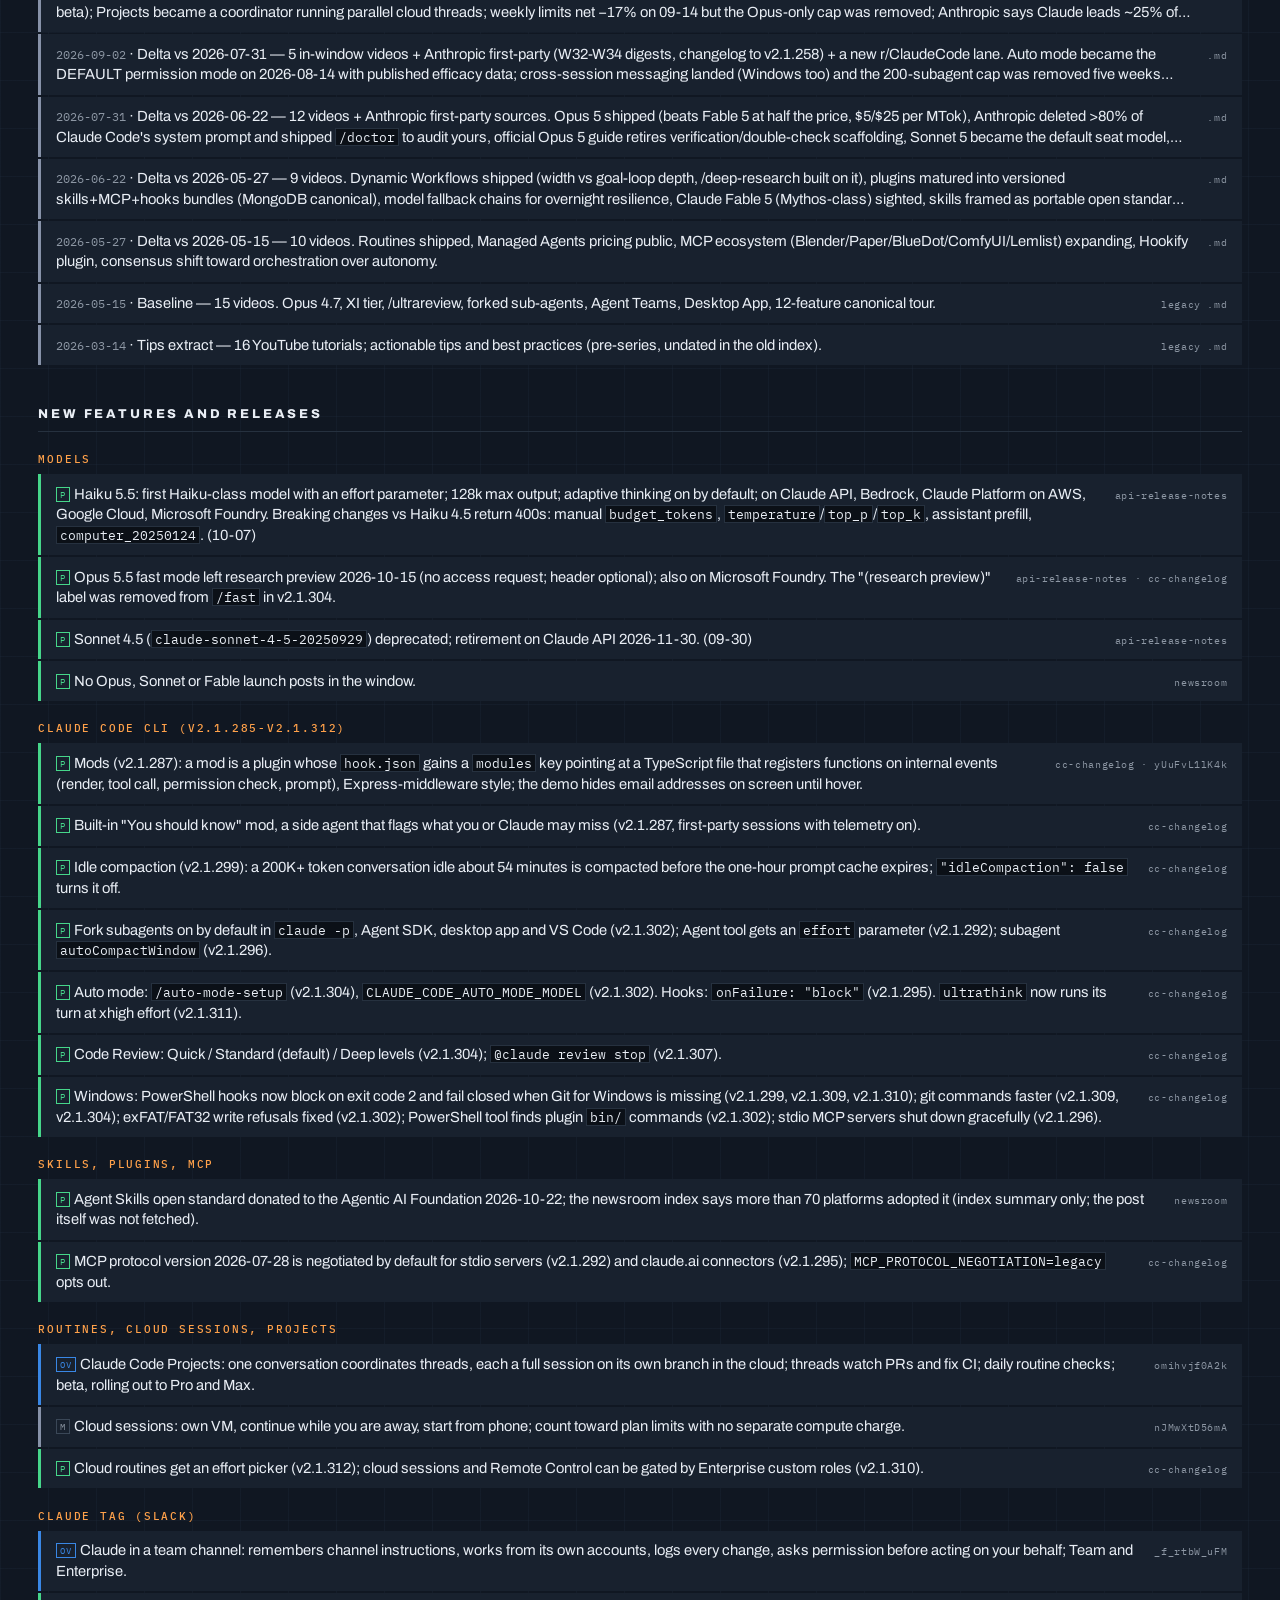
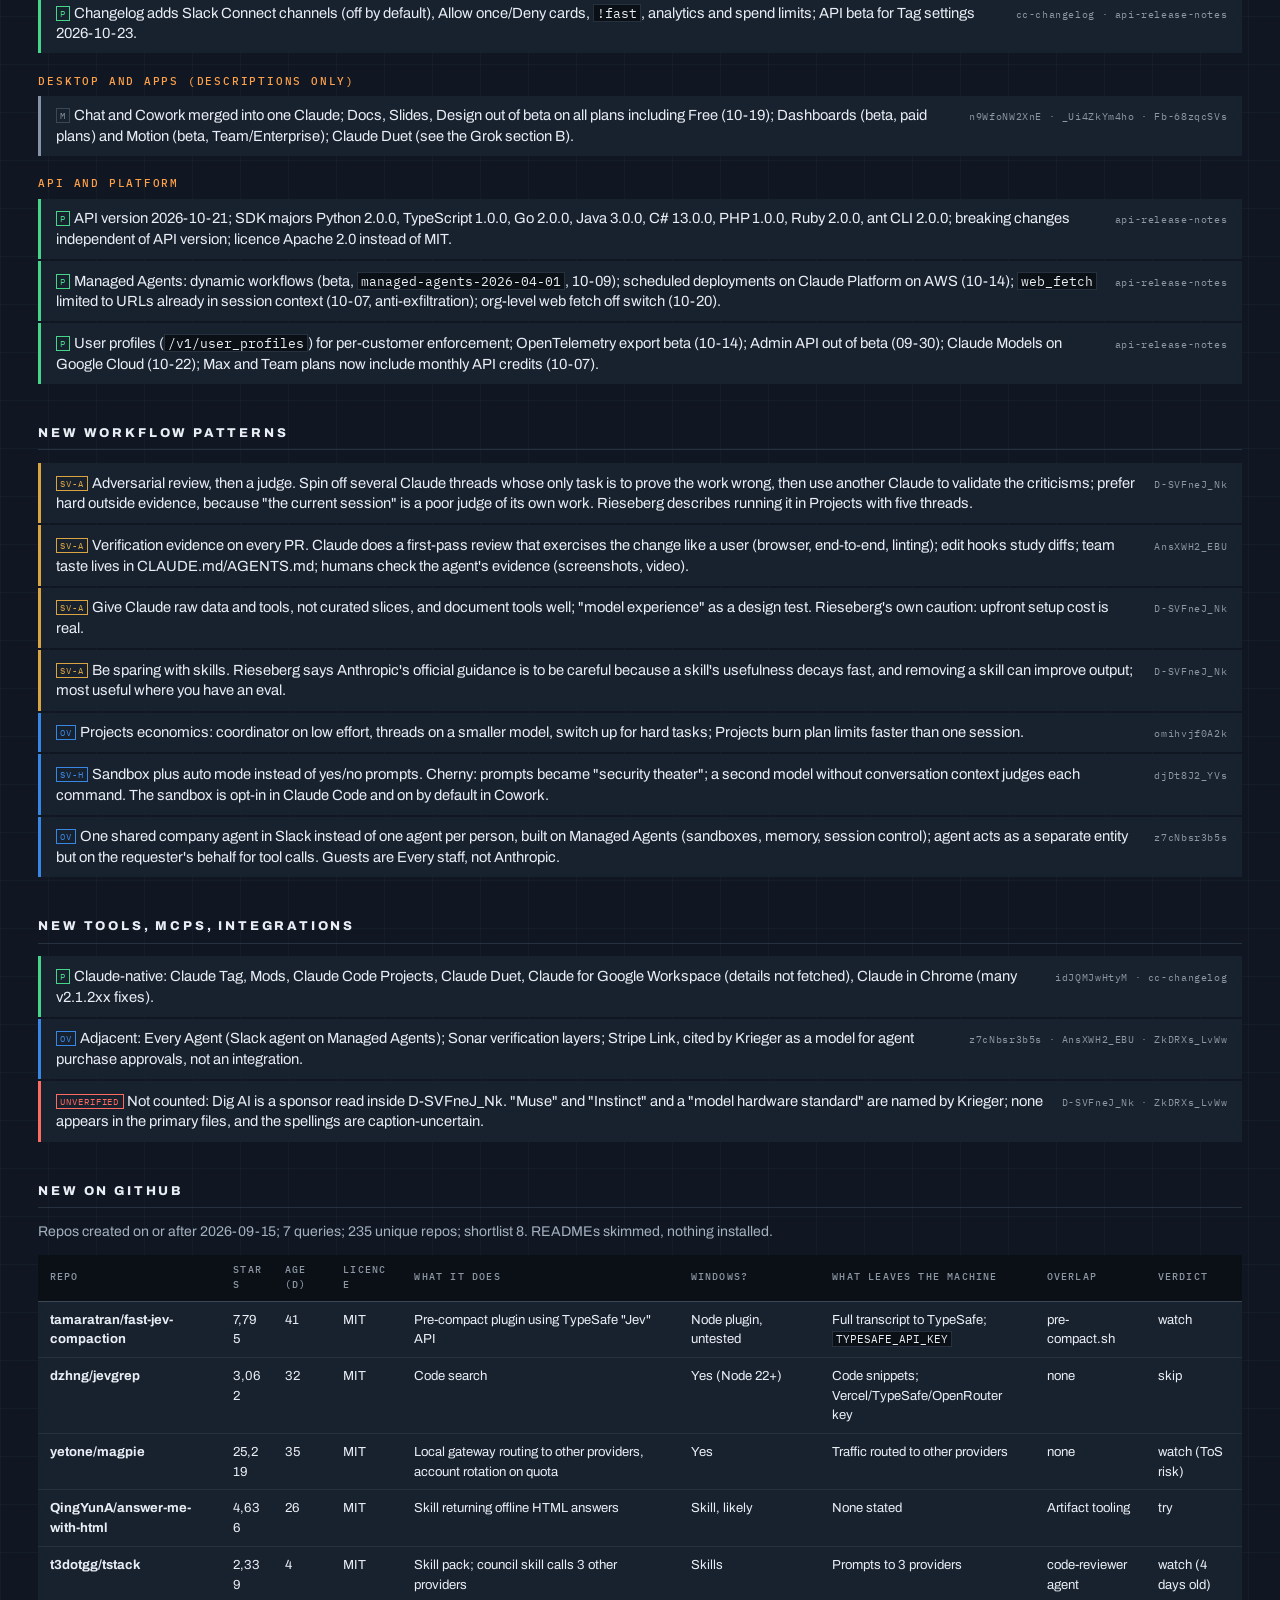
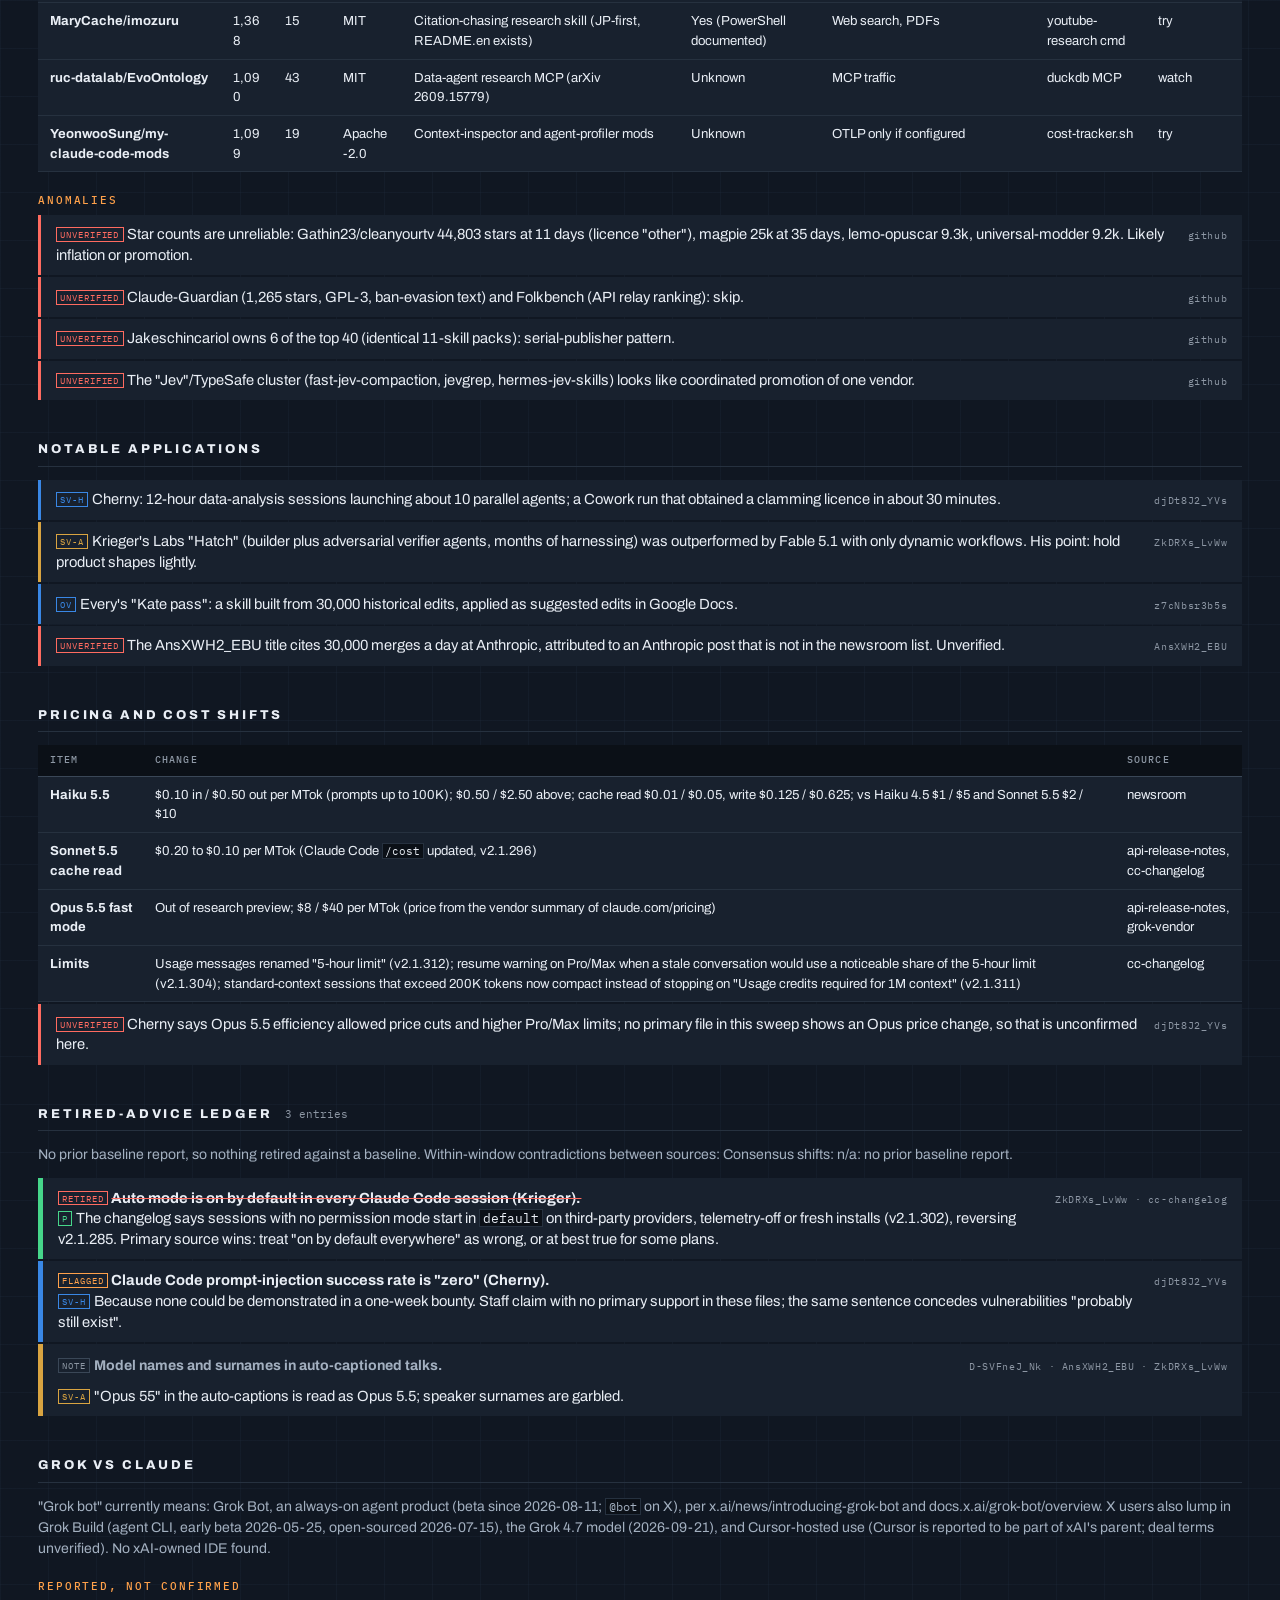
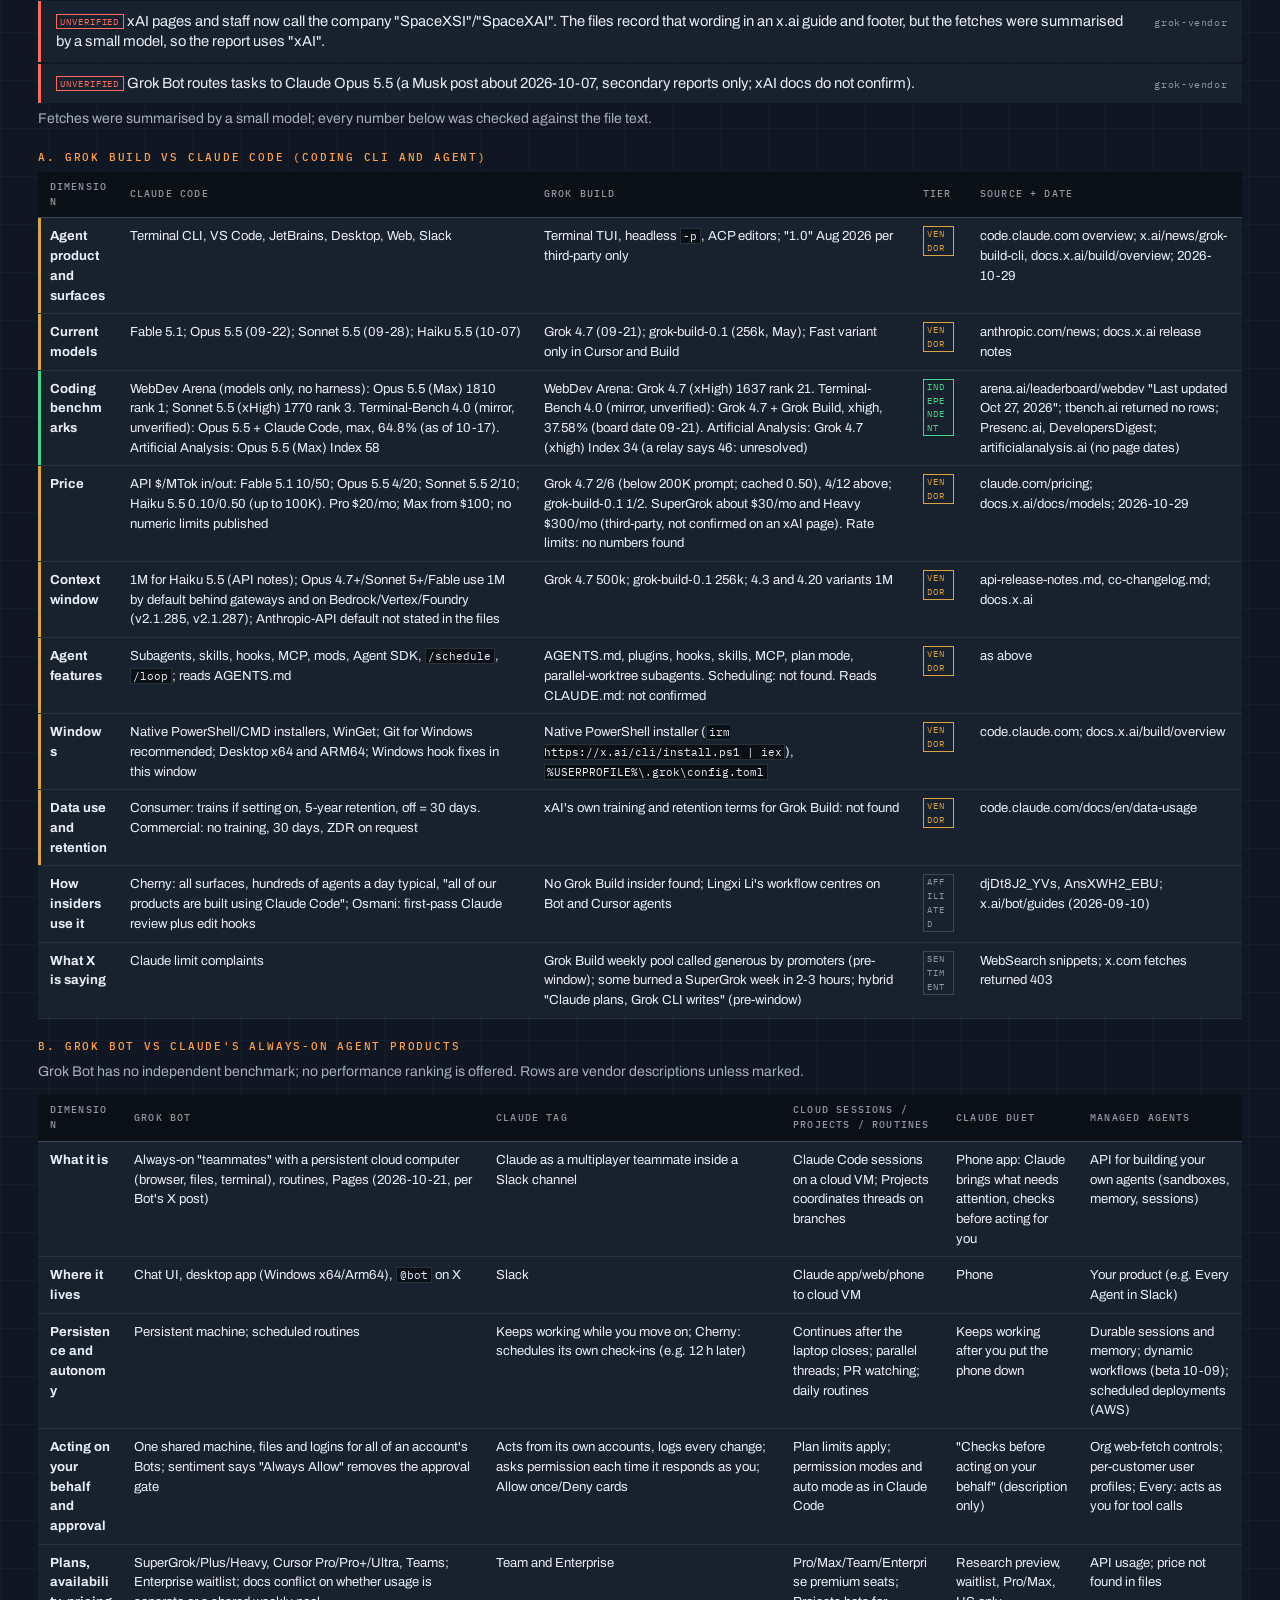
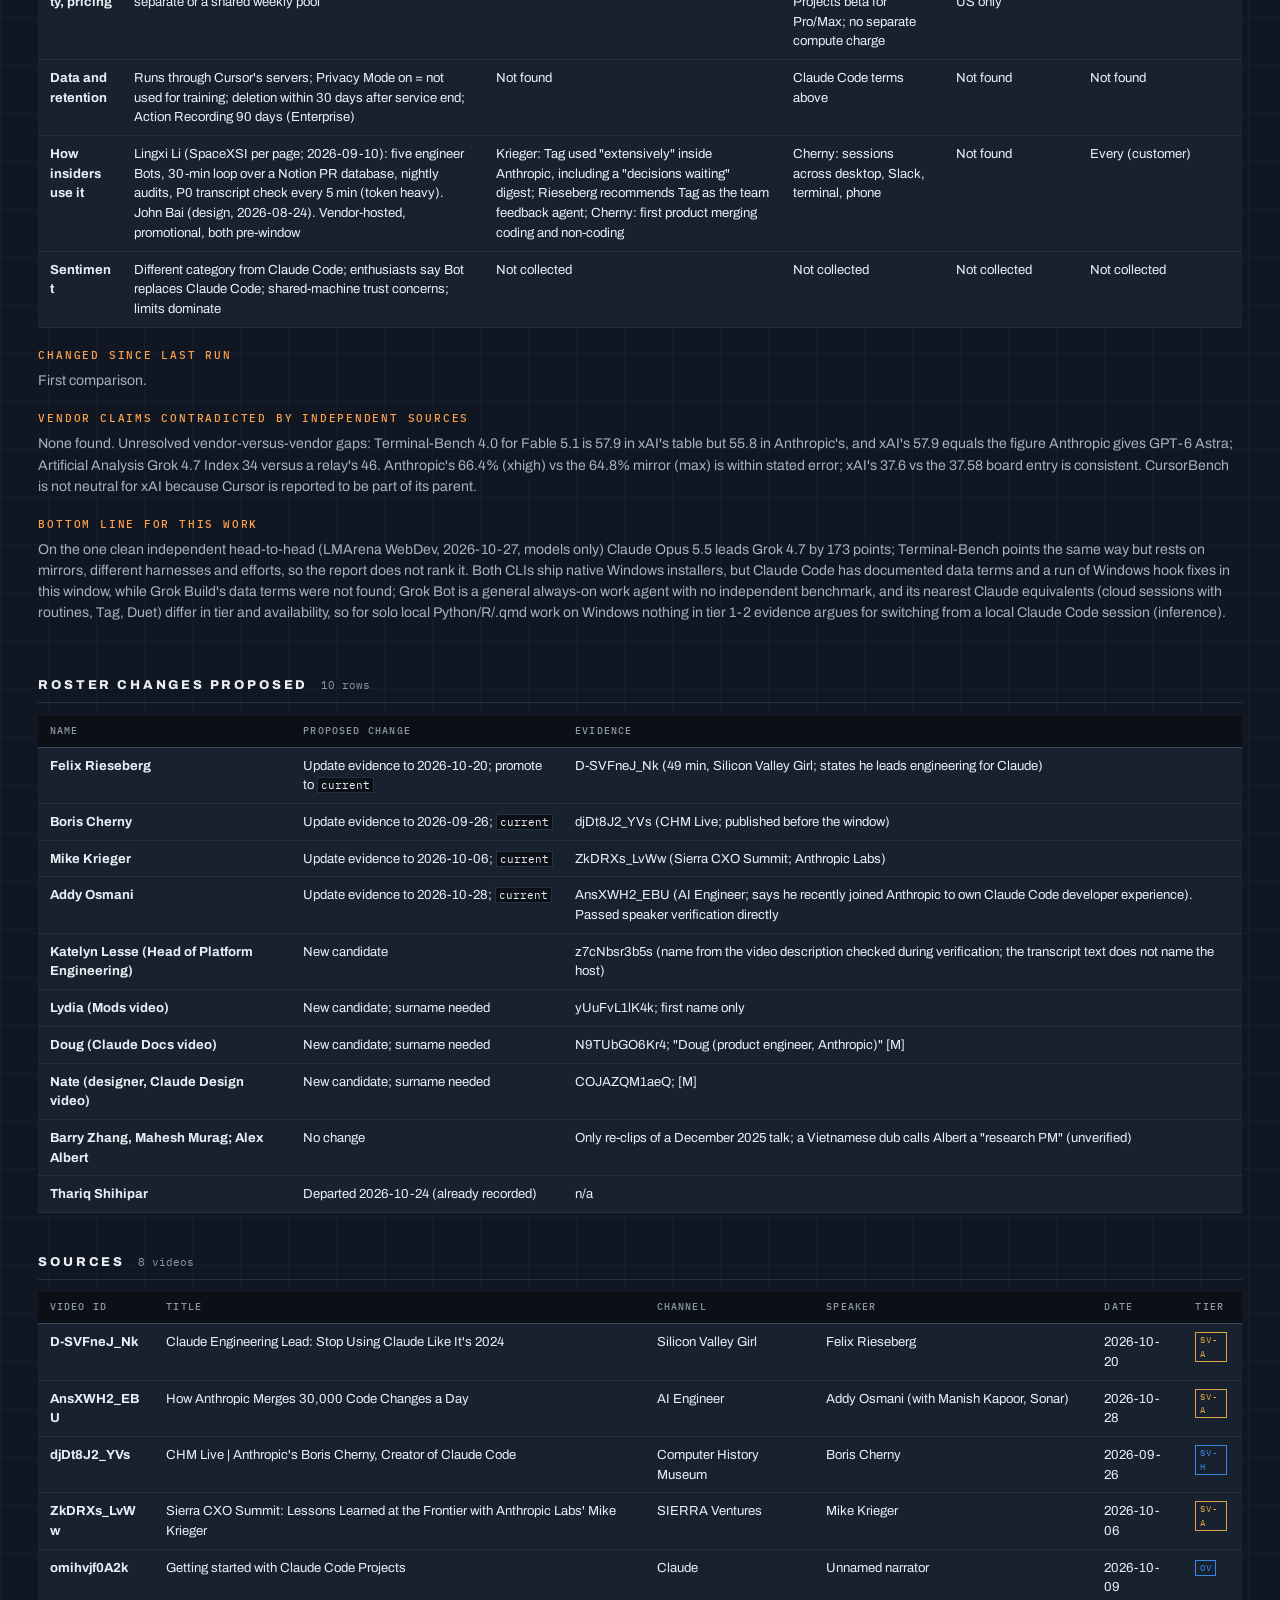
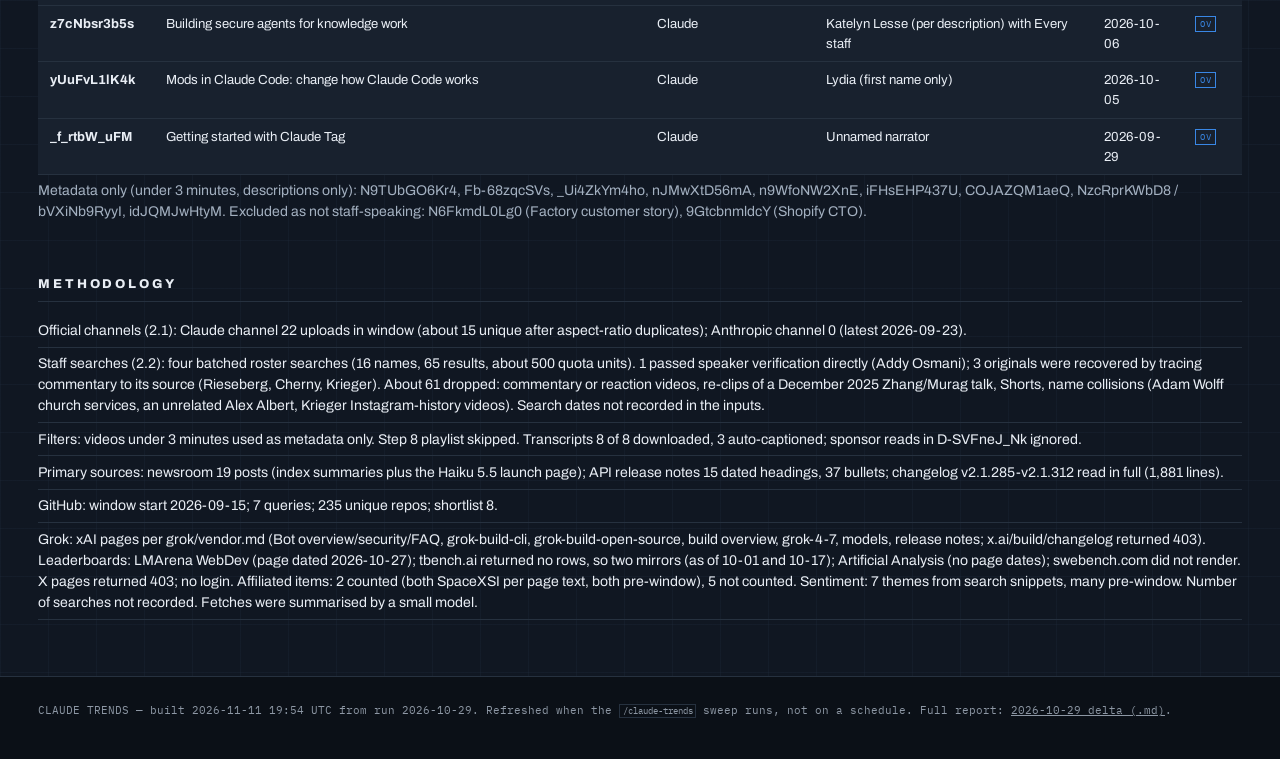
==== commit c1718a0d: "feat: network wordmark TELEMETRx Co-Authored-By: Claude Opus 5.5 <noreply@anthropic.com>" ====
--- a/docs/index.html
+++ b/docs/index.html
@@ -3,7 +3,7 @@
 <head>
 <meta charset="utf-8">
 <meta name="viewport" content="width=device-width, initial-scale=1">
-<title>Claude Trends — Telemetrics</title>
+<title>Claude Trends — TELEMETRx</title>
 <meta name="description" content="What changed in how people use Claude, from Anthropic primary sources, official channels and staff talks, graded by evidence tier. Run 2026-10-29.">
 <link rel="preconnect" href="https://fonts.googleapis.com">
 <link rel="preconnect" href="https://fonts.gstatic.com" crossorigin>
@@ -413,10 +413,10 @@
 }
 </style>
 <link rel="stylesheet" href="https://gcicc.github.io/suite/network.css">
-<script src="https://gcicc.github.io/suite/network.js" data-section="claude-trends" data-built="2026-11-11 19:52 UTC" data-next="on demand (/claude-trends)" defer></script>
+<script src="https://gcicc.github.io/suite/network.js" data-section="claude-trends" data-built="2026-11-11 19:54 UTC" data-next="on demand (/claude-trends)" defer></script>
 </head>
 <body>
-<noscript><p style="margin:0;padding:.5rem 1rem"><a href="https://gcicc.github.io/suite/">Telemetrics — all sections</a></p></noscript>
+<noscript><p style="margin:0;padding:.5rem 1rem"><a href="https://gcicc.github.io/suite/">TELEMETRx — all sections</a></p></noscript>
 <header class="bar">
   <h1>Claude Trends</h1>
   <span class="sub">delta sweep 2026-10-29 vs 2026-09-29</span>
@@ -1722,7 +1722,7 @@
 </main>
 <footer>
 
-  <div>CLAUDE TRENDS — built 2026-11-11 19:52 UTC from run 2026-10-29. Refreshed when the <code>/claude-trends</code> sweep runs, not on a schedule. Full report: <a href="https://github.com/gcicc/claude-trends/blob/main/reports/claude-trends-2026-10-29-delta.md">2026-10-29 delta (.md)</a>.</div>
+  <div>CLAUDE TRENDS — built 2026-11-11 19:54 UTC from run 2026-10-29. Refreshed when the <code>/claude-trends</code> sweep runs, not on a schedule. Full report: <a href="https://github.com/gcicc/claude-trends/blob/main/reports/claude-trends-2026-10-29-delta.md">2026-10-29 delta (.md)</a>.</div>
 
 </footer>
 <script id="payload" type="application/json">{"schema":1,"meta":{"date":"2026-10-29","baseline":"2026-09-29","baseline_note":"30-day default; no prior baseline report existed in that folder, so everything in the window is treated as new.","videos":8,"videos_note":"7 uploaded 2026-09-29 to 2026-10-28, plus djDt8J2_YVs (published 2026-09-26, included deliberately).","changelog":{"from":"2.1.285","to":"2.1.312","versions":26,"note":"the file contains no 2.1.297 or 2.1.298"},"headline":"Claude Haiku 5.5 launch ($0.10/$0.50, 1M context, default haiku alias) and the always-on push (Tag, Projects, Duet)","report":"../reports/claude-trends-2026-10-29-delta.md"},"tiers":{"P":"Anthropic primary file (newsroom, API release notes, Claude Code changelog)","OV":"Official-channel video, human captions","SV-h":"Staff talk, human captions","SV-a":"Staff talk, auto-captioned: content reliable, exact wording paraphrased","M":"Description-only metadata for a short upload","vendor":"Grok comparison: vendor-reported (both sides)","affiliated":"Grok comparison: affiliated practitioners; not evidence of performance","independent":"Grok comparison: independent leaderboard; the only tier that may decide a head-to-head","sentiment":"Grok comparison: X posts and threads; sentiment, never evidence of performance","unverified":"Reported, not confirmed"},"sources":[{"id":"newsroom","name":"Anthropic newsroom","fetched_at":"2026-10-29","status":"ok","note":"19 posts: index summaries plus the Haiku 5.5 launch page"},{"id":"api-release-notes","name":"API release notes","fetched_at":"2026-10-29","status":"ok","note":"15 dated headings, 37 bullets"},{"id":"cc-changelog","name":"Claude Code changelog","fetched_at":"2026-10-29","status":"ok","note":"v2.1.285-v2.1.312 read in full (1,881 lines)"},{"id":"yt-official","name":"YouTube official channels","fetched_at":"2026-10-29","status":"ok","note":"Claude channel 22 uploads in window (about 15 unique); Anthropic channel 0 (latest 2026-09-23)"},{"id":"yt-staff","name":"YouTube staff search","fetched_at":"2026-10-29","status":"ok","note":"four batched roster searches, 16 names, 65 results, about 500 quota units"},{"id":"github","name":"GitHub pass","fetched_at":"2026-10-29","status":"ok","note":"window from 2026-09-15; 7 queries; 235 unique repos; shortlist 8"},{"id":"grok-vendor","name":"xAI vendor pages","fetched_at":"2026-10-29","status":"ok","note":"x.ai/build/changelog returned 403; fetches summarised by a small model"},{"id":"lmarena","name":"LMArena WebDev","fetched_at":"2026-10-29","status":"ok","note":"page dated 2026-10-27"},{"id":"tbench","name":"tbench.ai","fetched_at":"2026-10-29","status":"failed","note":"returned no rows; two mirrors used instead (as of 10-01 and 10-17)"},{"id":"swebench","name":"swebench.com","fetched_at":"2026-10-29","status":"failed","note":"did not render"},{"id":"x-com","name":"X (x.com)","fetched_at":"2026-10-29","status":"failed","note":"pages returned 403; no login; sentiment from search snippets"}],"sections":{"exec_summary":[{"text":"Claude Haiku 5.5 launched 2026-10-07 (`claude-haiku-5-5`): 1M context, $0.10 in / $0.50 out per MTok for prompts of 100K tokens or less, $0.50 / $2.50 above; it is now the default `haiku` alias in Claude Code (v2.1.293). Sonnet 5.5 cache reads were cut from $0.20 to $0.10 the same day.","tier":"P","src":["newsroom","api-release-notes","cc-changelog"]},{"text":"Anthropic is pushing always-on, multi-agent surfaces: Claude Tag (Slack), Claude Code Projects (beta, Pro/Max), cloud sessions, Managed Agents dynamic workflows (beta, 10-09) and Claude Duet (research preview, waitlist). Cherny describes Tag and Projects as the bets that may eventually replace Claude Code itself.","tier":"OV","src":["newsroom","_f_rtbW_uFM","omihvjf0A2k","djDt8J2_YVs"]},{"text":"Claude Code gained Mods (v2.1.287, 2026-10-01), plugins that change rendering, prompts and tool calls, alongside idle compaction, default-on fork subagents, review levels (Quick/Standard/Deep) for the GitHub Code Review service (v2.1.304; org-level, PR-based, distinct from the local `/code-review` command) and a cluster of Windows PowerShell hook fixes.","tier":"P","src":["cc-changelog","yUuFvL1lK4k"]},{"text":"Platform and ecosystem: API version 2026-10-21 with major-version SDKs (Apache 2.0), Agent Skills donated to the Agentic AI Foundation (10-22), Sonnet 4.5 retirement set for 2026-11-30, and an S-1 filing (10-26).","tier":"P","src":["api-release-notes","newsroom"]},{"text":"Grok comparison (first run): the only clean independent head-to-head is LMArena WebDev (2026-10-27, models only), Claude Opus 5.5 1810 vs Grok 4.7 1637. Grok Bot is a different product category from Claude Code and has no independent benchmark.","tier":"independent","src":["lmarena","grok-vendor"]}],"features":[{"area":"Models","items":[{"text":"Haiku 5.5: first Haiku-class model with an effort parameter; 128k max output; adaptive thinking on by default; on Claude API, Bedrock, Claude Platform on AWS, Google Cloud, Microsoft Foundry. Breaking changes vs Haiku 4.5 return 400s: manual `budget_tokens`, `temperature`/`top_p`/`top_k`, assistant prefill, `computer_20250124`. (10-07)","tier":"P","src":["api-release-notes"]},{"text":"Opus 5.5 fast mode left research preview 2026-10-15 (no access request; header optional); also on Microsoft Foundry. The \"(research preview)\" label was removed from `/fast` in v2.1.304.","tier":"P","src":["api-release-notes","cc-changelog"]},{"text":"Sonnet 4.5 (`claude-sonnet-4-5-20250929`) deprecated; retirement on Claude API 2026-11-30. (09-30)","tier":"P","src":["api-release-notes"]},{"text":"No Opus, Sonnet or Fable launch posts in the window.","tier":"P","src":["newsroom"]}]},{"area":"Claude Code CLI (v2.1.285-v2.1.312)","items":[{"text":"Mods (v2.1.287): a mod is a plugin whose `hook.json` gains a `modules` key pointing at a TypeScript file that registers functions on internal events (render, tool call, permission check, prompt), Express-middleware style; the demo hides email addresses on screen until hover.","tier":"P","src":["cc-changelog","yUuFvL1lK4k"]},{"text":"Built-in \"You should know\" mod, a side agent that flags what you or Claude may miss (v2.1.287, first-party sessions with telemetry on).","tier":"P","src":["cc-changelog"]},{"text":"Idle compaction (v2.1.299): a 200K+ token conversation idle about 54 minutes is compacted before the one-hour prompt cache expires; `\"idleCompaction\": false` turns it off.","tier":"P","src":["cc-changelog"]},{"text":"Fork subagents on by default in `claude -p`, Agent SDK, desktop app and VS Code (v2.1.302); Agent tool gets an `effort` parameter (v2.1.292); subagent `autoCompactWindow` (v2.1.296).","tier":"P","src":["cc-changelog"]},{"text":"Auto mode: `/auto-mode-setup` (v2.1.304), `CLAUDE_CODE_AUTO_MODE_MODEL` (v2.1.302). Hooks: `onFailure: \"block\"` (v2.1.295). `ultrathink` now runs its turn at xhigh effort (v2.1.311).","tier":"P","src":["cc-changelog"]},{"text":"Code Review: Quick / Standard (default) / Deep levels (v2.1.304); `@claude review stop` (v2.1.307).","tier":"P","src":["cc-changelog"]},{"text":"Windows: PowerShell hooks now block on exit code 2 and fail closed when Git for Windows is missing (v2.1.299, v2.1.309, v2.1.310); git commands faster (v2.1.309, v2.1.304); exFAT/FAT32 write refusals fixed (v2.1.302); PowerShell tool finds plugin `bin/` commands (v2.1.302); stdio MCP servers shut down gracefully (v2.1.296).","tier":"P","src":["cc-changelog"]}]},{"area":"Skills, plugins, MCP","items":[{"text":"Agent Skills open standard donated to the Agentic AI Foundation 2026-10-22; the newsroom index says more than 70 platforms adopted it (index summary only; the post itself was not fetched).","tier":"P","src":["newsroom"]},{"text":"MCP protocol version 2026-07-28 is negotiated by default for stdio servers (v2.1.292) and claude.ai connectors (v2.1.295); `MCP_PROTOCOL_NEGOTIATION=legacy` opts out.","tier":"P","src":["cc-changelog"]}]},{"area":"Routines, cloud sessions, Projects","items":[{"text":"Claude Code Projects: one conversation coordinates threads, each a full session on its own branch in the cloud; threads watch PRs and fix CI; daily routine checks; beta, rolling out to Pro and Max.","tier":"OV","src":["omihvjf0A2k"]},{"text":"Cloud sessions: own VM, continue while you are away, start from phone; count toward plan limits with no separate compute charge.","tier":"M","src":["nJMwXtD56mA"]},{"text":"Cloud routines get an effort picker (v2.1.312); cloud sessions and Remote Control can be gated by Enterprise custom roles (v2.1.310).","tier":"P","src":["cc-changelog"]}]},{"area":"Claude Tag (Slack)","items":[{"text":"Claude in a team channel: remembers channel instructions, works from its own accounts, logs every change, asks permission before acting on your behalf; Team and Enterprise.","tier":"OV","src":["_f_rtbW_uFM"]},{"text":"Changelog adds Slack Connect channels (off by default), Allow once/Deny cards, `!fast`, analytics and spend limits; API beta for Tag settings 2026-10-23.","tier":"P","src":["cc-changelog","api-release-notes"]}]},{"area":"Desktop and apps (descriptions only)","items":[{"text":"Chat and Cowork merged into one Claude; Docs, Slides, Design out of beta on all plans including Free (10-19); Dashboards (beta, paid plans) and Motion (beta, Team/Enterprise); Claude Duet (see the Grok section B).","tier":"M","src":["n9WfoNW2XnE","_Ui4ZkYm4ho","Fb-68zqcSVs"]}]},{"area":"API and platform","items":[{"text":"API version 2026-10-21; SDK majors Python 2.0.0, TypeScript 1.0.0, Go 2.0.0, Java 3.0.0, C# 13.0.0, PHP 1.0.0, Ruby 2.0.0, ant CLI 2.0.0; breaking changes independent of API version; licence Apache 2.0 instead of MIT.","tier":"P","src":["api-release-notes"]},{"text":"Managed Agents: dynamic workflows (beta, `managed-agents-2026-04-01`, 10-09); scheduled deployments on Claude Platform on AWS (10-14); `web_fetch` limited to URLs already in session context (10-07, anti-exfiltration); org-level web fetch off switch (10-20).","tier":"P","src":["api-release-notes"]},{"text":"User profiles (`/v1/user_profiles`) for per-customer enforcement; OpenTelemetry export beta (10-14); Admin API out of beta (09-30); Claude Models on Google Cloud (10-22); Max and Team plans now include monthly API credits (10-07).","tier":"P","src":["api-release-notes"]}]}],"workflows":[{"text":"Adversarial review, then a judge. Spin off several Claude threads whose only task is to prove the work wrong, then use another Claude to validate the criticisms; prefer hard outside evidence, because \"the current session\" is a poor judge of its own work. Rieseberg describes running it in Projects with five threads.","tier":"SV-a","src":["D-SVFneJ_Nk"]},{"text":"Verification evidence on every PR. Claude does a first-pass review that exercises the change like a user (browser, end-to-end, linting); edit hooks study diffs; team taste lives in CLAUDE.md/AGENTS.md; humans check the agent's evidence (screenshots, video).","tier":"SV-a","src":["AnsXWH2_EBU"]},{"text":"Give Claude raw data and tools, not curated slices, and document tools well; \"model experience\" as a design test. Rieseberg's own caution: upfront setup cost is real.","tier":"SV-a","src":["D-SVFneJ_Nk"]},{"text":"Be sparing with skills. Rieseberg says Anthropic's official guidance is to be careful because a skill's usefulness decays fast, and removing a skill can improve output; most useful where you have an eval.","tier":"SV-a","src":["D-SVFneJ_Nk"]},{"text":"Projects economics: coordinator on low effort, threads on a smaller model, switch up for hard tasks; Projects burn plan limits faster than one session.","tier":"OV","src":["omihvjf0A2k"]},{"text":"Sandbox plus auto mode instead of yes/no prompts. Cherny: prompts became \"security theater\"; a second model without conversation context judges each command. The sandbox is opt-in in Claude Code and on by default in Cowork.","tier":"SV-h","src":["djDt8J2_YVs"]},{"text":"One shared company agent in Slack instead of one agent per person, built on Managed Agents (sandboxes, memory, session control); agent acts as a separate entity but on the requester's behalf for tool calls. Guests are Every staff, not Anthropic.","tier":"OV","src":["z7cNbsr3b5s"]}],"tools":[{"text":"Claude-native: Claude Tag, Mods, Claude Code Projects, Claude Duet, Claude for Google Workspace (details not fetched), Claude in Chrome (many v2.1.2xx fixes).","tier":"P","src":["idJQMJwHtyM","cc-changelog"]},{"text":"Adjacent: Every Agent (Slack agent on Managed Agents); Sonar verification layers; Stripe Link, cited by Krieger as a model for agent purchase approvals, not an integration.","tier":"OV","src":["z7cNbsr3b5s","AnsXWH2_EBU","ZkDRXs_LvWw"]},{"text":"Not counted: Dig AI is a sponsor read inside D-SVFneJ_Nk. \"Muse\" and \"Instinct\" and a \"model hardware standard\" are named by Krieger; none appears in the primary files, and the spellings are caption-uncertain.","tier":"unverified","src":["D-SVFneJ_Nk","ZkDRXs_LvWw"]}],"github":{"window":"Repos created on or after 2026-09-15; 7 queries; 235 unique repos; shortlist 8. READMEs skimmed, nothing installed.","rows":[{"repo":"tamaratran/fast-jev-compaction","stars":7795,"age_days":41,"licence":"MIT","what":"Pre-compact plugin using TypeSafe \"Jev\" API","windows":"Node plugin, untested","leaves":"Full transcript to TypeSafe; `TYPESAFE_API_KEY`","overlap":"pre-compact.sh","verdict":"watch"},{"repo":"dzhng/jevgrep","stars":3062,"age_days":32,"licence":"MIT","what":"Code search","windows":"Yes (Node 22+)","leaves":"Code snippets; Vercel/TypeSafe/OpenRouter key","overlap":"none","verdict":"skip"},{"repo":"yetone/magpie","stars":25219,"age_days":35,"licence":"MIT","what":"Local gateway routing to other providers, account rotation on quota","windows":"Yes","leaves":"Traffic routed to other providers","overlap":"none","verdict":"watch (ToS risk)"},{"repo":"QingYunA/answer-me-with-html","stars":4636,"age_days":26,"licence":"MIT","what":"Skill returning offline HTML answers","windows":"Skill, likely","leaves":"None stated","overlap":"Artifact tooling","verdict":"try"},{"repo":"t3dotgg/tstack","stars":2339,"age_days":4,"licence":"MIT","what":"Skill pack; council skill calls 3 other providers","windows":"Skills","leaves":"Prompts to 3 providers","overlap":"code-reviewer agent","verdict":"watch (4 days old)"},{"repo":"MaryCache/imozuru","stars":1368,"age_days":15,"licence":"MIT","what":"Citation-chasing research skill (JP-first, README.en exists)","windows":"Yes (PowerShell documented)","leaves":"Web search, PDFs","overlap":"youtube-research cmd","verdict":"try"},{"repo":"ruc-datalab/EvoOntology","stars":1090,"age_days":43,"licence":"MIT","what":"Data-agent research MCP (arXiv 2609.15779)","windows":"Unknown","leaves":"MCP traffic","overlap":"duckdb MCP","verdict":"watch"},{"repo":"YeonwooSung/my-claude-code-mods","stars":1099,"age_days":19,"licence":"Apache-2.0","what":"Context-inspector and agent-profiler mods","windows":"Unknown","leaves":"OTLP only if configured","overlap":"cost-tracker.sh","verdict":"try"}],"anomalies":[{"text":"Star counts are unreliable: Gathin23/cleanyourtv 44,803 stars at 11 days (licence \"other\"), magpie 25k at 35 days, lemo-opuscar 9.3k, universal-modder 9.2k. Likely inflation or promotion.","tier":"unverified","src":["github"]},{"text":"Claude-Guardian (1,265 stars, GPL-3, ban-evasion text) and Folkbench (API relay ranking): skip.","tier":"unverified","src":["github"]},{"text":"Jakeschincariol owns 6 of the top 40 (identical 11-skill packs): serial-publisher pattern.","tier":"unverified","src":["github"]},{"text":"The \"Jev\"/TypeSafe cluster (fast-jev-compaction, jevgrep, hermes-jev-skills) looks like coordinated promotion of one vendor.","tier":"unverified","src":["github"]}]},"applications":[{"text":"Cherny: 12-hour data-analysis sessions launching about 10 parallel agents; a Cowork run that obtained a clamming licence in about 30 minutes.","tier":"SV-h","src":["djDt8J2_YVs"]},{"text":"Krieger's Labs \"Hatch\" (builder plus adversarial verifier agents, months of harnessing) was outperformed by Fable 5.1 with only dynamic workflows. His point: hold product shapes lightly.","tier":"SV-a","src":["ZkDRXs_LvWw"]},{"text":"Every's \"Kate pass\": a skill built from 30,000 historical edits, applied as suggested edits in Google Docs.","tier":"OV","src":["z7cNbsr3b5s"]},{"text":"The AnsXWH2_EBU title cites 30,000 merges a day at Anthropic, attributed to an Anthropic post that is not in the newsroom list. Unverified.","tier":"unverified","src":["AnsXWH2_EBU"]}],"pricing":[{"item":"Haiku 5.5","change":"$0.10 in / $0.50 out per MTok (prompts up to 100K); $0.50 / $2.50 above; cache read $0.01 / $0.05, write $0.125 / $0.625; vs Haiku 4.5 $1 / $5 and Sonnet 5.5 $2 / $10","tier":"P","src":["newsroom"]},{"item":"Sonnet 5.5 cache read","change":"$0.20 to $0.10 per MTok (Claude Code `/cost` updated, v2.1.296)","tier":"P","src":["api-release-notes","cc-changelog"]},{"item":"Opus 5.5 fast mode","change":"Out of research preview; $8 / $40 per MTok (price from the vendor summary of claude.com/pricing)","tier":"P","src":["api-release-notes","grok-vendor"]},{"item":"Limits","change":"Usage messages renamed \"5-hour limit\" (v2.1.312); resume warning on Pro/Max when a stale conversation would use a noticeable share of the 5-hour limit (v2.1.304); standard-context sessions that exceed 200K tokens now compact instead of stopping on \"Usage credits required for 1M context\" (v2.1.311)","tier":"P","src":["cc-changelog"]}],"pricing_note":{"text":"Cherny says Opus 5.5 efficiency allowed price cuts and higher Pro/Max limits; no primary file in this sweep shows an Opus price change, so that is unconfirmed here.","tier":"unverified","src":["djDt8J2_YVs"]},"consensus_shifts":{"note":"n/a: no prior baseline report.","items":[]},"contradictions":{"note":"No prior baseline report, so nothing retired against a baseline. Within-window contradictions between sources:","items":[{"claim":"Auto mode is on by default in every Claude Code session (Krieger).","status":"retired","text":"The changelog says sessions with no permission mode start in `default` on third-party providers, telemetry-off or fresh installs (v2.1.302), reversing v2.1.285. Primary source wins: treat \"on by default everywhere\" as wrong, or at best true for some plans.","tier":"P","src":["ZkDRXs_LvWw","cc-changelog"]},{"claim":"Claude Code prompt-injection success rate is \"zero\" (Cherny).","status":"flagged","text":"Because none could be demonstrated in a one-week bounty. Staff claim with no primary support in these files; the same sentence concedes vulnerabilities \"probably still exist\".","tier":"SV-h","src":["djDt8J2_YVs"]},{"claim":"Model names and surnames in auto-captioned talks.","status":"note","text":"\"Opus 55\" in the auto-captions is read as Opus 5.5; speaker surnames are garbled.","tier":"SV-a","src":["D-SVFneJ_Nk","AnsXWH2_EBU","ZkDRXs_LvWw"]}]},"grok":{"mapping":"\"Grok bot\" currently means: Grok Bot, an always-on agent product (beta since 2026-08-11; `@bot` on X), per x.ai/news/introducing-grok-bot and docs.x.ai/grok-bot/overview. X users also lump in Grok Build (agent CLI, early beta 2026-05-25, open-sourced 2026-07-15), the Grok 4.7 model (2026-09-21), and Cursor-hosted use (Cursor is reported to be part of xAI's parent; deal terms unverified). No xAI-owned IDE found.","unverified":[{"text":"xAI pages and staff now call the company \"SpaceXSI\"/\"SpaceXAI\". The files record that wording in an x.ai guide and footer, but the fetches were summarised by a small model, so the report uses \"xAI\".","tier":"unverified","src":["grok-vendor"]},{"text":"Grok Bot routes tasks to Claude Opus 5.5 (a Musk post about 2026-10-07, secondary reports only; xAI docs do not confirm).","tier":"unverified","src":["grok-vendor"]}],"tier_key":"Fetches were summarised by a small model; every number below was checked against the file text.","pairings":[{"id":"A","title":"Grok Build vs Claude Code (coding CLI and agent)","columns":["Dimension","Claude Code","Grok Build","Tier","Source + date"],"tier_col":3,"rows":[["Agent product and surfaces","Terminal CLI, VS Code, JetBrains, Desktop, Web, Slack","Terminal TUI, headless `-p`, ACP editors; \"1.0\" Aug 2026 per third-party only","vendor","code.claude.com overview; x.ai/news/grok-build-cli, docs.x.ai/build/overview; 2026-10-29"],["Current models","Fable 5.1; Opus 5.5 (09-22); Sonnet 5.5 (09-28); Haiku 5.5 (10-07)","Grok 4.7 (09-21); grok-build-0.1 (256k, May); Fast variant only in Cursor and Build","vendor","anthropic.com/news; docs.x.ai release notes"],["Coding benchmarks","WebDev Arena (models only, no harness): Opus 5.5 (Max) 1810 rank 1; Sonnet 5.5 (xHigh) 1770 rank 3. Terminal-Bench 4.0 (mirror, unverified): Opus 5.5 + Claude Code, max, 64.8% (as of 10-17). Artificial Analysis: Opus 5.5 (Max) Index 58","WebDev Arena: Grok 4.7 (xHigh) 1637 rank 21. Terminal-Bench 4.0 (mirror, unverified): Grok 4.7 + Grok Build, xhigh, 37.58% (board date 09-21). Artificial Analysis: Grok 4.7 (xhigh) Index 34 (a relay says 46: unresolved)","independent","arena.ai/leaderboard/webdev \"Last updated Oct 27, 2026\"; tbench.ai returned no rows; Presenc.ai, DevelopersDigest; artificialanalysis.ai (no page dates)"],["Price","API $/MTok in/out: Fable 5.1 10/50; Opus 5.5 4/20; Sonnet 5.5 2/10; Haiku 5.5 0.10/0.50 (up to 100K). Pro $20/mo; Max from $100; no numeric limits published","Grok 4.7 2/6 (below 200K prompt; cached 0.50), 4/12 above; grok-build-0.1 1/2. SuperGrok about $30/mo and Heavy $300/mo (third-party, not confirmed on an xAI page). Rate limits: no numbers found","vendor","claude.com/pricing; docs.x.ai/docs/models; 2026-10-29"],["Context window","1M for Haiku 5.5 (API notes); Opus 4.7+/Sonnet 5+/Fable use 1M by default behind gateways and on Bedrock/Vertex/Foundry (v2.1.285, v2.1.287); Anthropic-API default not stated in the files","Grok 4.7 500k; grok-build-0.1 256k; 4.3 and 4.20 variants 1M","vendor","api-release-notes.md, cc-changelog.md; docs.x.ai"],["Agent features","Subagents, skills, hooks, MCP, mods, Agent SDK, `/schedule`, `/loop`; reads AGENTS.md","AGENTS.md, plugins, hooks, skills, MCP, plan mode, parallel-worktree subagents. Scheduling: not found. Reads CLAUDE.md: not confirmed","vendor","as above"],["Windows","Native PowerShell/CMD installers, WinGet; Git for Windows recommended; Desktop x64 and ARM64; Windows hook fixes in this window","Native PowerShell installer (`irm https://x.ai/cli/install.ps1 | iex`), `%USERPROFILE%\\.grok\\config.toml`","vendor","code.claude.com; docs.x.ai/build/overview"],["Data use and retention","Consumer: trains if setting on, 5-year retention, off = 30 days. Commercial: no training, 30 days, ZDR on request","xAI's own training and retention terms for Grok Build: not found","vendor","code.claude.com/docs/en/data-usage"],["How insiders use it","Cherny: all surfaces, hundreds of agents a day typical, \"all of our products are built using Claude Code\"; Osmani: first-pass Claude review plus edit hooks","No Grok Build insider found; Lingxi Li's workflow centres on Bot and Cursor agents","affiliated","djDt8J2_YVs, AnsXWH2_EBU; x.ai/bot/guides (2026-09-10)"],["What X is saying","Claude limit complaints","Grok Build weekly pool called generous by promoters (pre-window); some burned a SuperGrok week in 2-3 hours; hybrid \"Claude plans, Grok CLI writes\" (pre-window)","sentiment","WebSearch snippets; x.com fetches returned 403"]]},{"id":"B","title":"Grok Bot vs Claude's always-on agent products","note":"Grok Bot has no independent benchmark; no performance ranking is offered. Rows are vendor descriptions unless marked.","columns":["Dimension","Grok Bot","Claude Tag","Cloud sessions / Projects / routines","Claude Duet","Managed Agents"],"tier_col":null,"rows":[["What it is","Always-on \"teammates\" with a persistent cloud computer (browser, files, terminal), routines, Pages (2026-10-21, per Bot's X post)","Claude as a multiplayer teammate inside a Slack channel","Claude Code sessions on a cloud VM; Projects coordinates threads on branches","Phone app: Claude brings what needs attention, checks before acting for you","API for building your own agents (sandboxes, memory, sessions)"],["Where it lives","Chat UI, desktop app (Windows x64/Arm64), `@bot` on X","Slack","Claude app/web/phone to cloud VM","Phone","Your product (e.g. Every Agent in Slack)"],["Persistence and autonomy","Persistent machine; scheduled routines","Keeps working while you move on; Cherny: schedules its own check-ins (e.g. 12 h later)","Continues after the laptop closes; parallel threads; PR watching; daily routines","Keeps working after you put the phone down","Durable sessions and memory; dynamic workflows (beta 10-09); scheduled deployments (AWS)"],["Acting on your behalf and approval","One shared machine, files and logins for all of an account's Bots; sentiment says \"Always Allow\" removes the approval gate","Acts from its own accounts, logs every change; asks permission each time it responds as you; Allow once/Deny cards","Plan limits apply; permission modes and auto mode as in Claude Code","\"Checks before acting on your behalf\" (description only)","Org web-fetch controls; per-customer user profiles; Every: acts as you for tool calls"],["Plans, availability, pricing","SuperGrok/Plus/Heavy, Cursor Pro/Pro+/Ultra, Teams; Enterprise waitlist; docs conflict on whether usage is separate or a shared weekly pool","Team and Enterprise","Pro/Max/Team/Enterprise premium seats; Projects beta for Pro/Max; no separate compute charge","Research preview, waitlist, Pro/Max, US only","API usage; price not found in files"],["Data and retention","Runs through Cursor's servers; Privacy Mode on = not used for training; deletion within 30 days after service end; Action Recording 90 days (Enterprise)","Not found","Claude Code terms above","Not found","Not found"],["How insiders use it","Lingxi Li (SpaceXSI per page; 2026-09-10): five engineer Bots, 30-min loop over a Notion PR database, nightly audits, P0 transcript check every 5 min (token heavy). John Bai (design, 2026-08-24). Vendor-hosted, promotional, both pre-window","Krieger: Tag used \"extensively\" inside Anthropic, including a \"decisions waiting\" digest; Rieseberg recommends Tag as the team feedback agent; Cherny: first product merging coding and non-coding","Cherny: sessions across desktop, Slack, terminal, phone","Not found","Every (customer)"],["Sentiment","Different category from Claude Code; enthusiasts say Bot replaces Claude Code; shared-machine trust concerns; limits dominate","Not collected","Not collected","Not collected","Not collected"]]}],"changed":"First comparison.","contradicted":"None found. Unresolved vendor-versus-vendor gaps: Terminal-Bench 4.0 for Fable 5.1 is 57.9 in xAI's table but 55.8 in Anthropic's, and xAI's 57.9 equals the figure Anthropic gives GPT-6 Astra; Artificial Analysis Grok 4.7 Index 34 versus a relay's 46. Anthropic's 66.4% (xhigh) vs the 64.8% mirror (max) is within stated error; xAI's 37.6 vs the 37.58 board entry is consistent. CursorBench is not neutral for xAI because Cursor is reported to be part of its parent.","bottom_line":"On the one clean independent head-to-head (LMArena WebDev, 2026-10-27, models only) Claude Opus 5.5 leads Grok 4.7 by 173 points; Terminal-Bench points the same way but rests on mirrors, different harnesses and efforts, so the report does not rank it. Both CLIs ship native Windows installers, but Claude Code has documented data terms and a run of Windows hook fixes in this window, while Grok Build's data terms were not found; Grok Bot is a general always-on work agent with no independent benchmark, and its nearest Claude equivalents (cloud sessions with routines, Tag, Duet) differ in tier and availability, so for solo local Python/R/.qmd work on Windows nothing in tier 1-2 evidence argues for switching from a local Claude Code session (inference)."},"roster_changes":[{"name":"Felix Rieseberg","change":"Update evidence to 2026-10-20; promote to `current`","evidence":"D-SVFneJ_Nk (49 min, Silicon Valley Girl; states he leads engineering for Claude)"},{"name":"Boris Cherny","change":"Update evidence to 2026-09-26; `current`","evidence":"djDt8J2_YVs (CHM Live; published before the window)"},{"name":"Mike Krieger","change":"Update evidence to 2026-10-06; `current`","evidence":"ZkDRXs_LvWw (Sierra CXO Summit; Anthropic Labs)"},{"name":"Addy Osmani","change":"Update evidence to 2026-10-28; `current`","evidence":"AnsXWH2_EBU (AI Engineer; says he recently joined Anthropic to own Claude Code developer experience). Passed speaker verification directly"},{"name":"Katelyn Lesse (Head of Platform Engineering)","change":"New candidate","evidence":"z7cNbsr3b5s (name from the video description checked during verification; the transcript text does not name the host)"},{"name":"Lydia (Mods video)","change":"New candidate; surname needed","evidence":"yUuFvL1lK4k; first name only"},{"name":"Doug (Claude Docs video)","change":"New candidate; surname needed","evidence":"N9TUbGO6Kr4; \"Doug (product engineer, Anthropic)\" [M]"},{"name":"Nate (designer, Claude Design video)","change":"New candidate; surname needed","evidence":"COJAZQM1aeQ; [M]"},{"name":"Barry Zhang, Mahesh Murag; Alex Albert","change":"No change","evidence":"Only re-clips of a December 2025 talk; a Vietnamese dub calls Albert a \"research PM\" (unverified)"},{"name":"Thariq Shihipar","change":"Departed 2026-10-24 (already recorded)","evidence":"n/a"}],"sources_table":[{"id":"D-SVFneJ_Nk","title":"Claude Engineering Lead: Stop Using Claude Like It's 2024","channel":"Silicon Valley Girl","speaker":"Felix Rieseberg","date":"2026-10-20","strength":"Staff talk, auto-captioned","tier":"SV-a"},{"id":"AnsXWH2_EBU","title":"How Anthropic Merges 30,000 Code Changes a Day","channel":"AI Engineer","speaker":"Addy Osmani (with Manish Kapoor, Sonar)","date":"2026-10-28","strength":"Staff talk, auto-captioned","tier":"SV-a"},{"id":"djDt8J2_YVs","title":"CHM Live | Anthropic's Boris Cherny, Creator of Claude Code","channel":"Computer History Museum","speaker":"Boris Cherny","date":"2026-09-26","strength":"Staff talk, human captions (published before the window)","tier":"SV-h"},{"id":"ZkDRXs_LvWw","title":"Sierra CXO Summit: Lessons Learned at the Frontier with Anthropic Labs' Mike Krieger","channel":"SIERRA Ventures","speaker":"Mike Krieger","date":"2026-10-06","strength":"Staff talk, auto-captioned","tier":"SV-a"},{"id":"omihvjf0A2k","title":"Getting started with Claude Code Projects","channel":"Claude","speaker":"Unnamed narrator","date":"2026-10-09","strength":"Official channel (captions flagged auto-generated)","tier":"OV"},{"id":"z7cNbsr3b5s","title":"Building secure agents for knowledge work","channel":"Claude","speaker":"Katelyn Lesse (per description) with Every staff","date":"2026-10-06","strength":"Official channel","tier":"OV"},{"id":"yUuFvL1lK4k","title":"Mods in Claude Code: change how Claude Code works","channel":"Claude","speaker":"Lydia (first name only)","date":"2026-10-05","strength":"Official channel","tier":"OV"},{"id":"_f_rtbW_uFM","title":"Getting started with Claude Tag","channel":"Claude","speaker":"Unnamed narrator","date":"2026-09-29","strength":"Official channel","tier":"OV"}],"sources_note":"Metadata only (under 3 minutes, descriptions only): N9TUbGO6Kr4, Fb-68zqcSVs, _Ui4ZkYm4ho, nJMwXtD56mA, n9WfoNW2XnE, iFHsEHP437U, COJAZQM1aeQ, NzcRprKWbD8 / bVXiNb9RyyI, idJQMJwHtyM. Excluded as not staff-speaking: N6FkmdL0Lg0 (Factory customer story), 9GtcbnmldcY (Shopify CTO).","methodology":["Official channels (2.1): Claude channel 22 uploads in window (about 15 unique after aspect-ratio duplicates); Anthropic channel 0 (latest 2026-09-23).","Staff searches (2.2): four batched roster searches (16 names, 65 results, about 500 quota units). 1 passed speaker verification directly (Addy Osmani); 3 originals were recovered by tracing commentary to its source (Rieseberg, Cherny, Krieger). About 61 dropped: commentary or reaction videos, re-clips of a December 2025 Zhang/Murag talk, Shorts, name collisions (Adam Wolff church services, an unrelated Alex Albert, Krieger Instagram-history videos). Search dates not recorded in the inputs.","Filters: videos under 3 minutes used as metadata only. Step 8 playlist skipped. Transcripts 8 of 8 downloaded, 3 auto-captioned; sponsor reads in D-SVFneJ_Nk ignored.","Primary sources: newsroom 19 posts (index summaries plus the Haiku 5.5 launch page); API release notes 15 dated headings, 37 bullets; changelog v2.1.285-v2.1.312 read in full (1,881 lines).","GitHub: window start 2026-09-15; 7 queries; 235 unique repos; shortlist 8.","Grok: xAI pages per grok/vendor.md (Bot overview/security/FAQ, grok-build-cli, grok-build-open-source, build overview, grok-4-7, models, release notes; x.ai/build/changelog returned 403). Leaderboards: LMArena WebDev (page dated 2026-10-27); tbench.ai returned no rows, so two mirrors (as of 10-01 and 10-17); Artificial Analysis (no page dates); swebench.com did not render. X pages returned 403; no login. Affiliated items: 2 counted (both SpaceXSI per page text, both pre-window), 5 not counted. Sentiment: 7 themes from search snippets, many pre-window. Number of searches not recorded. Fetches were summarised by a small model."]}}</script>
